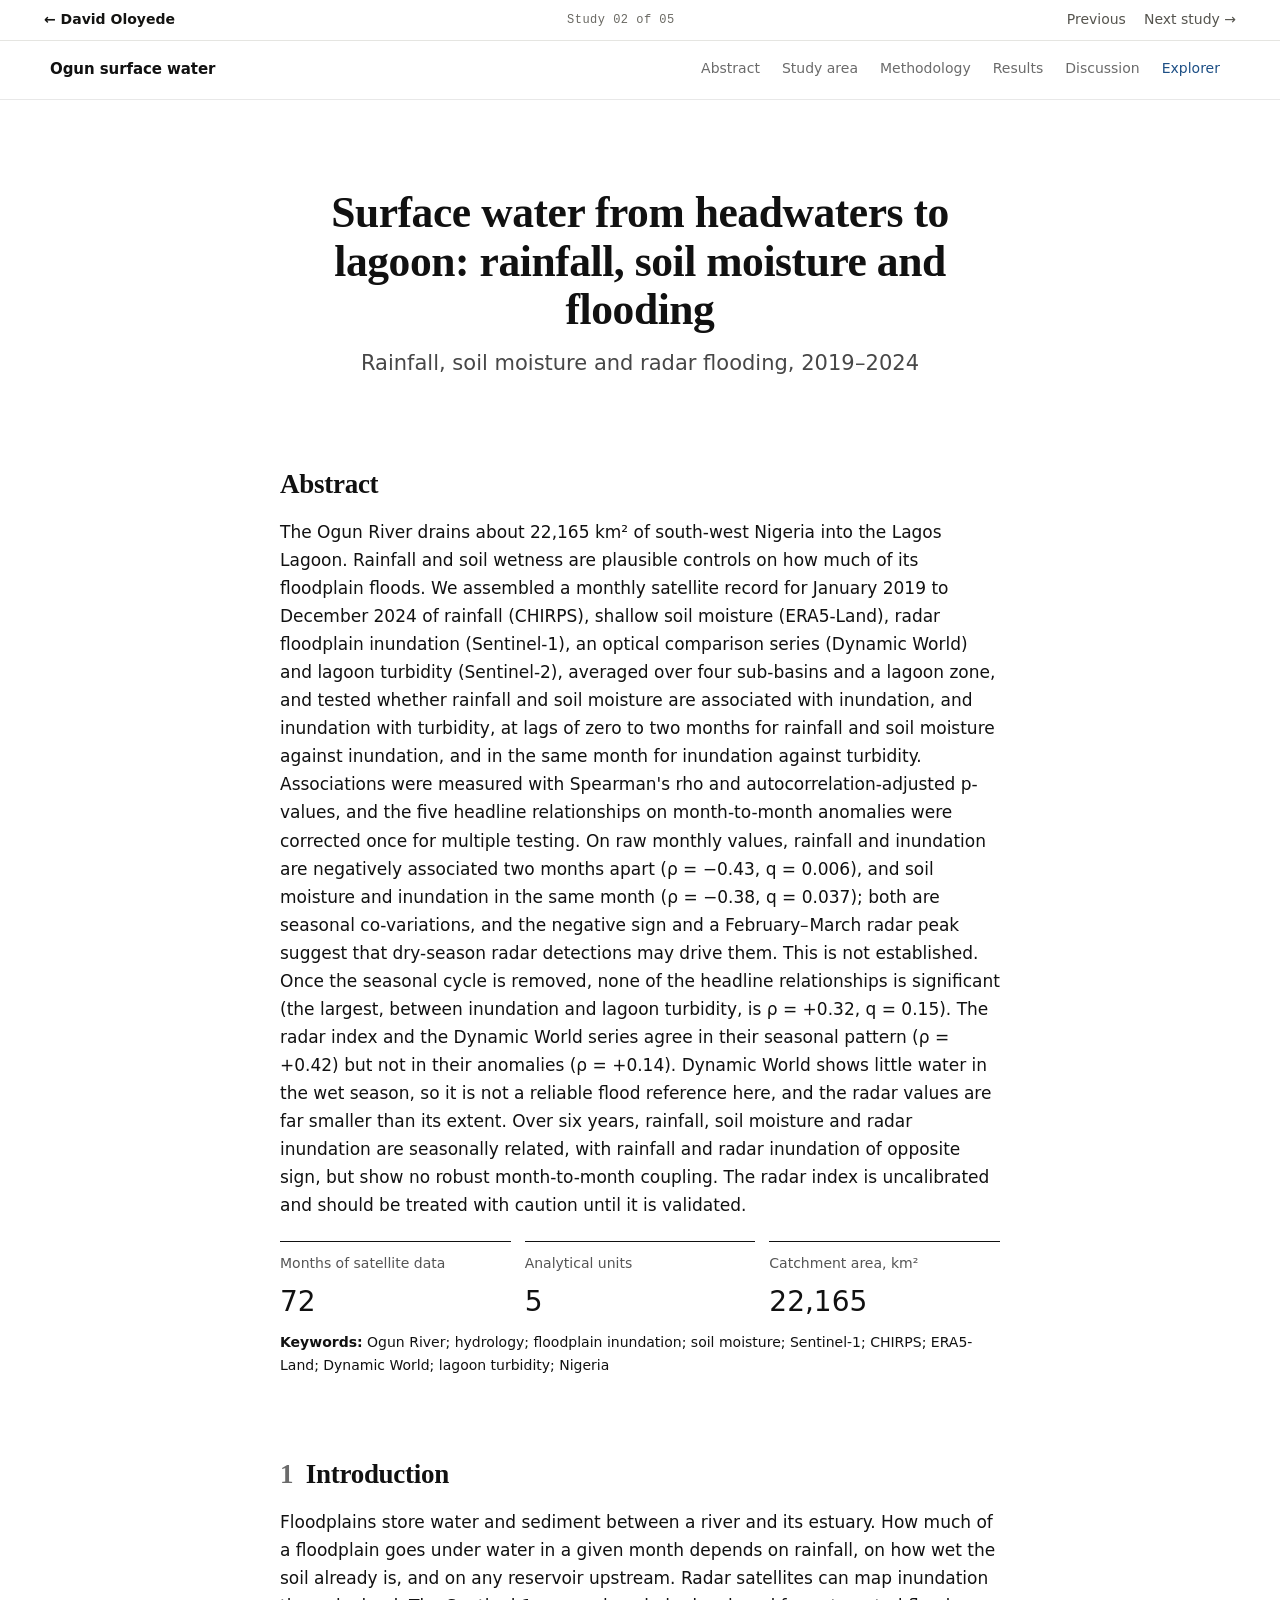
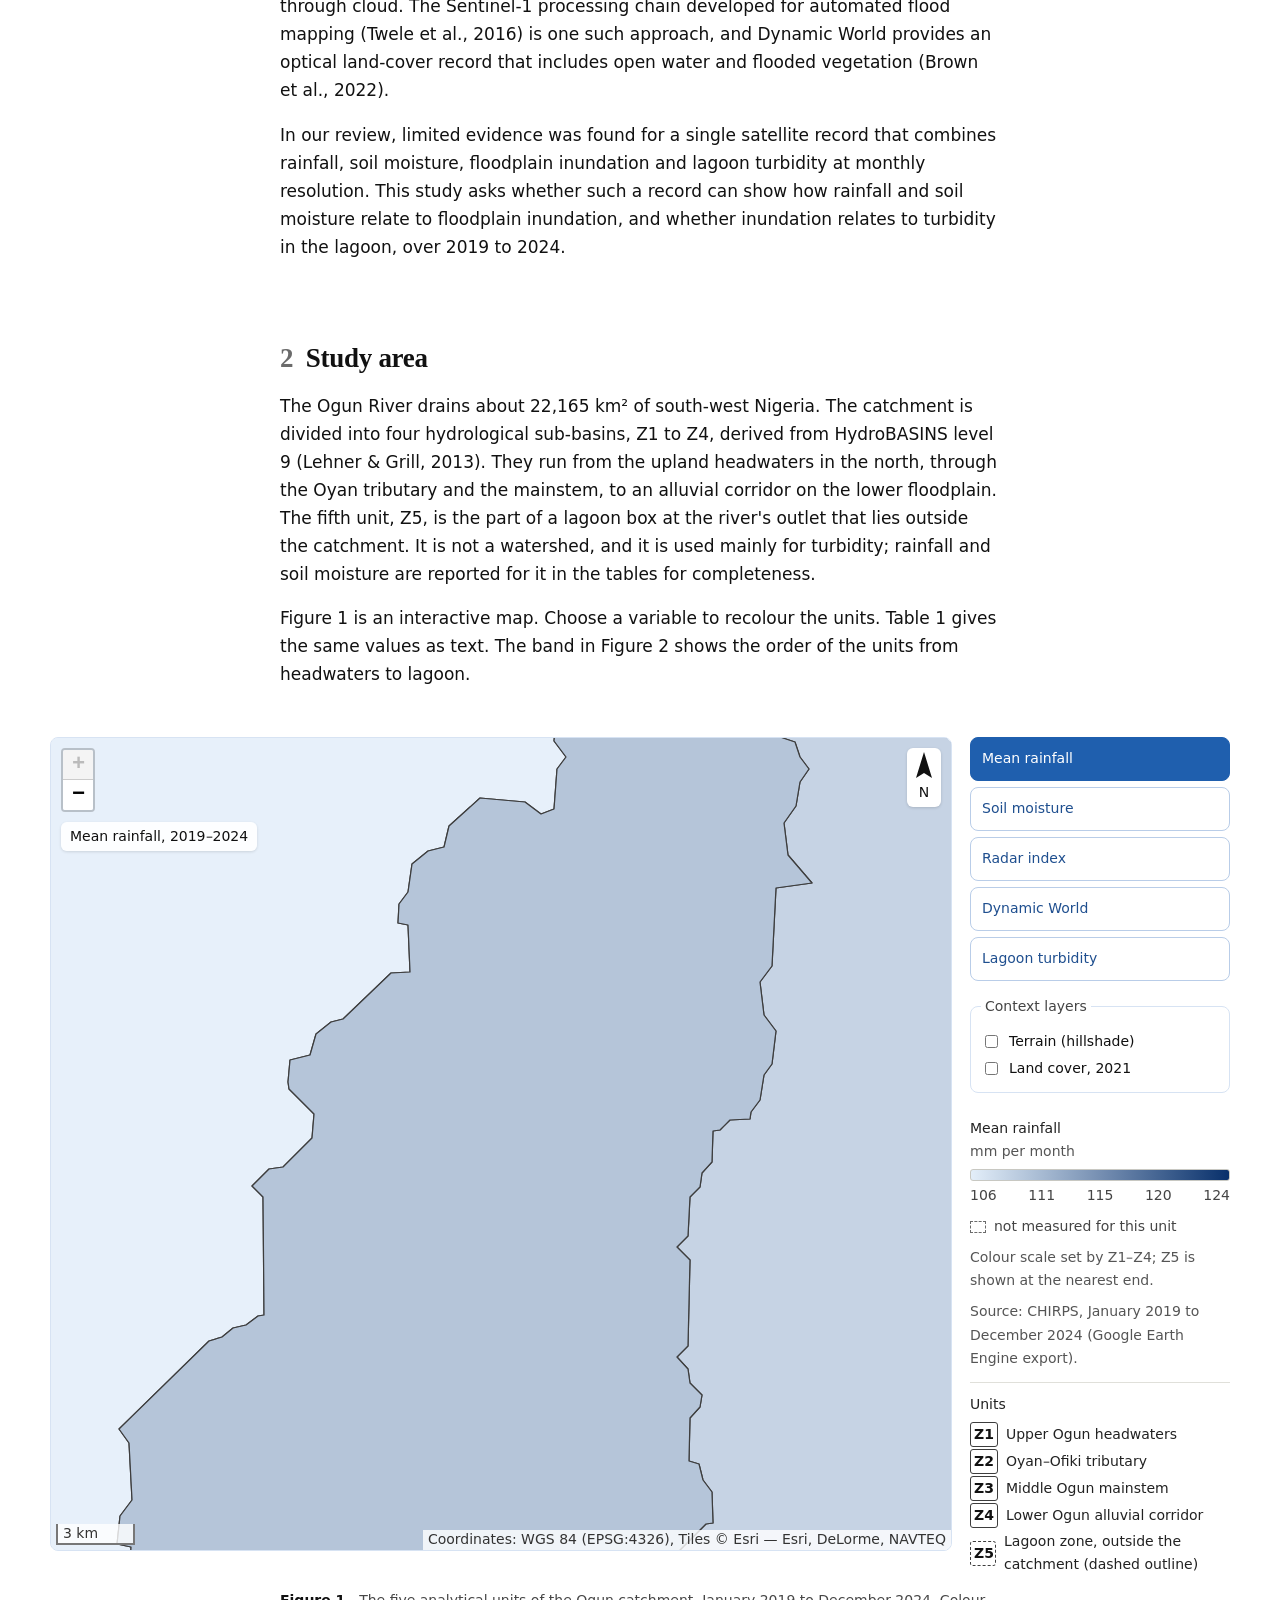
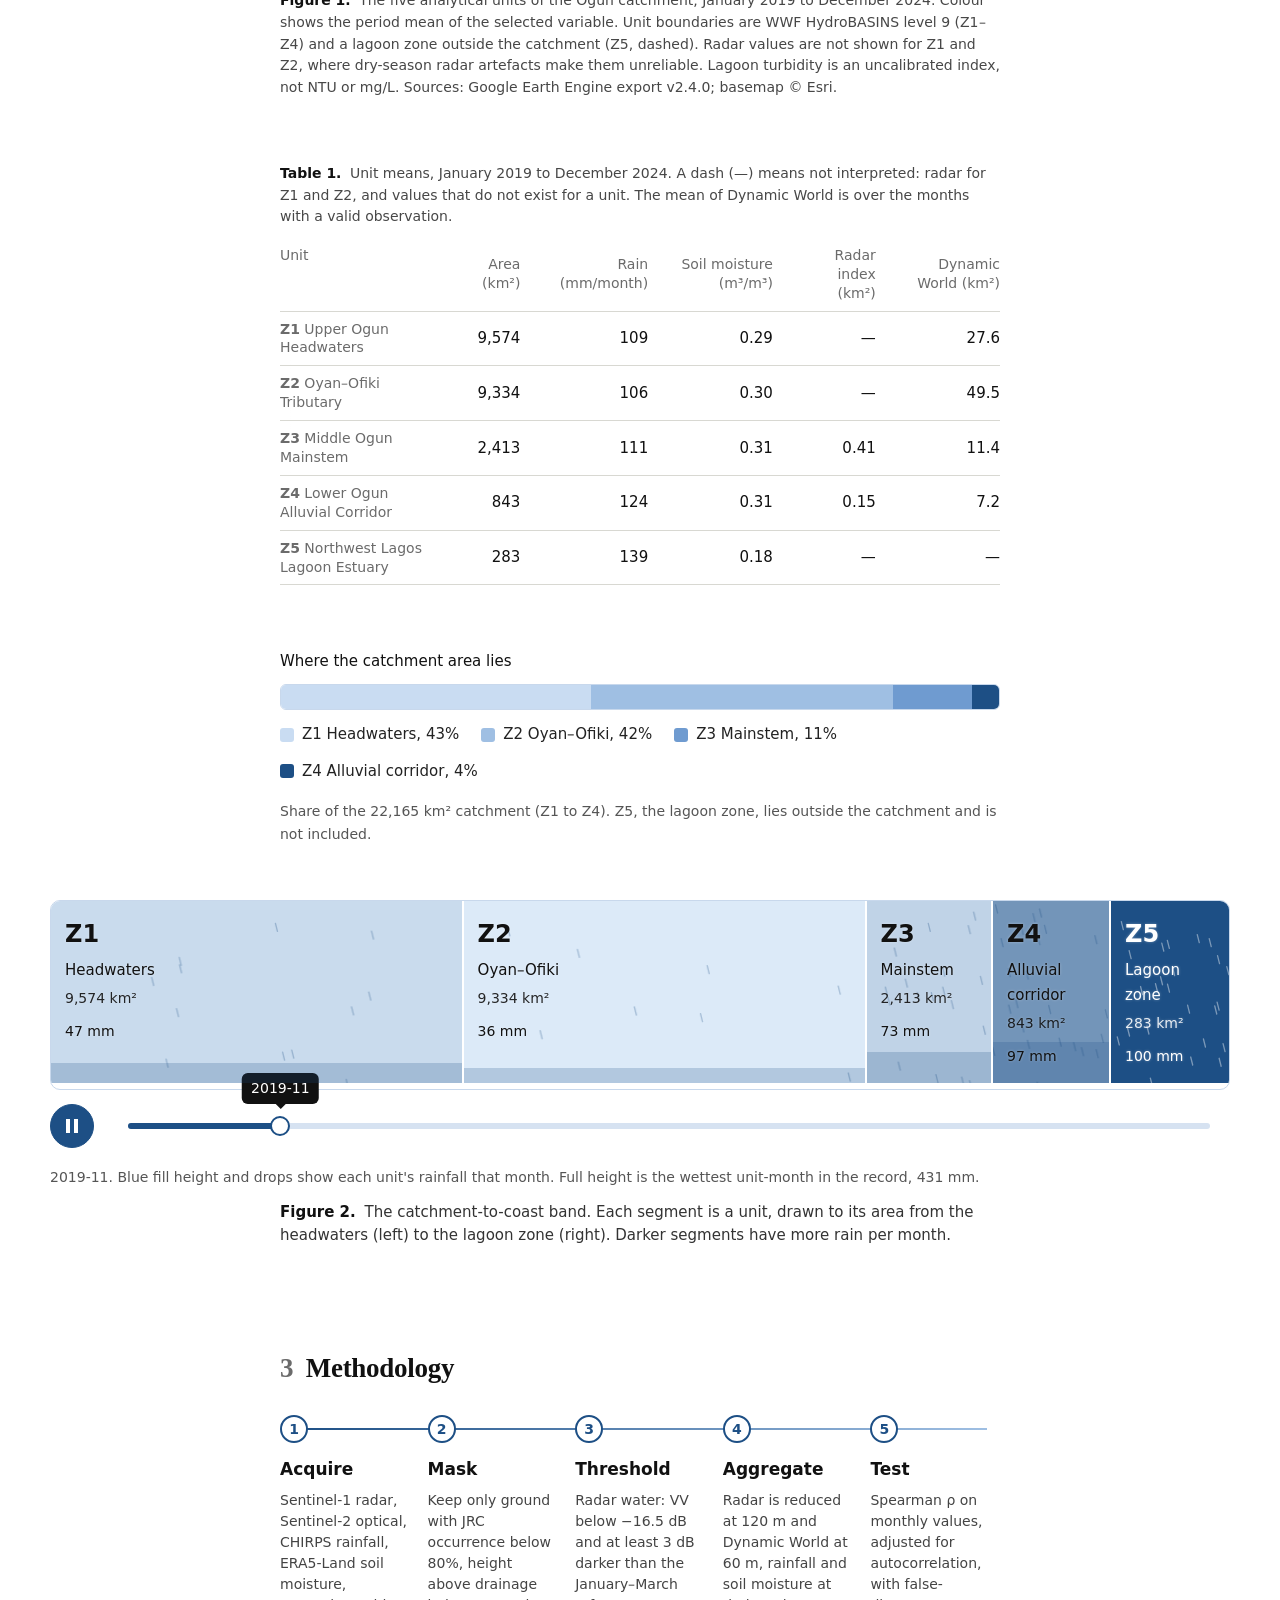
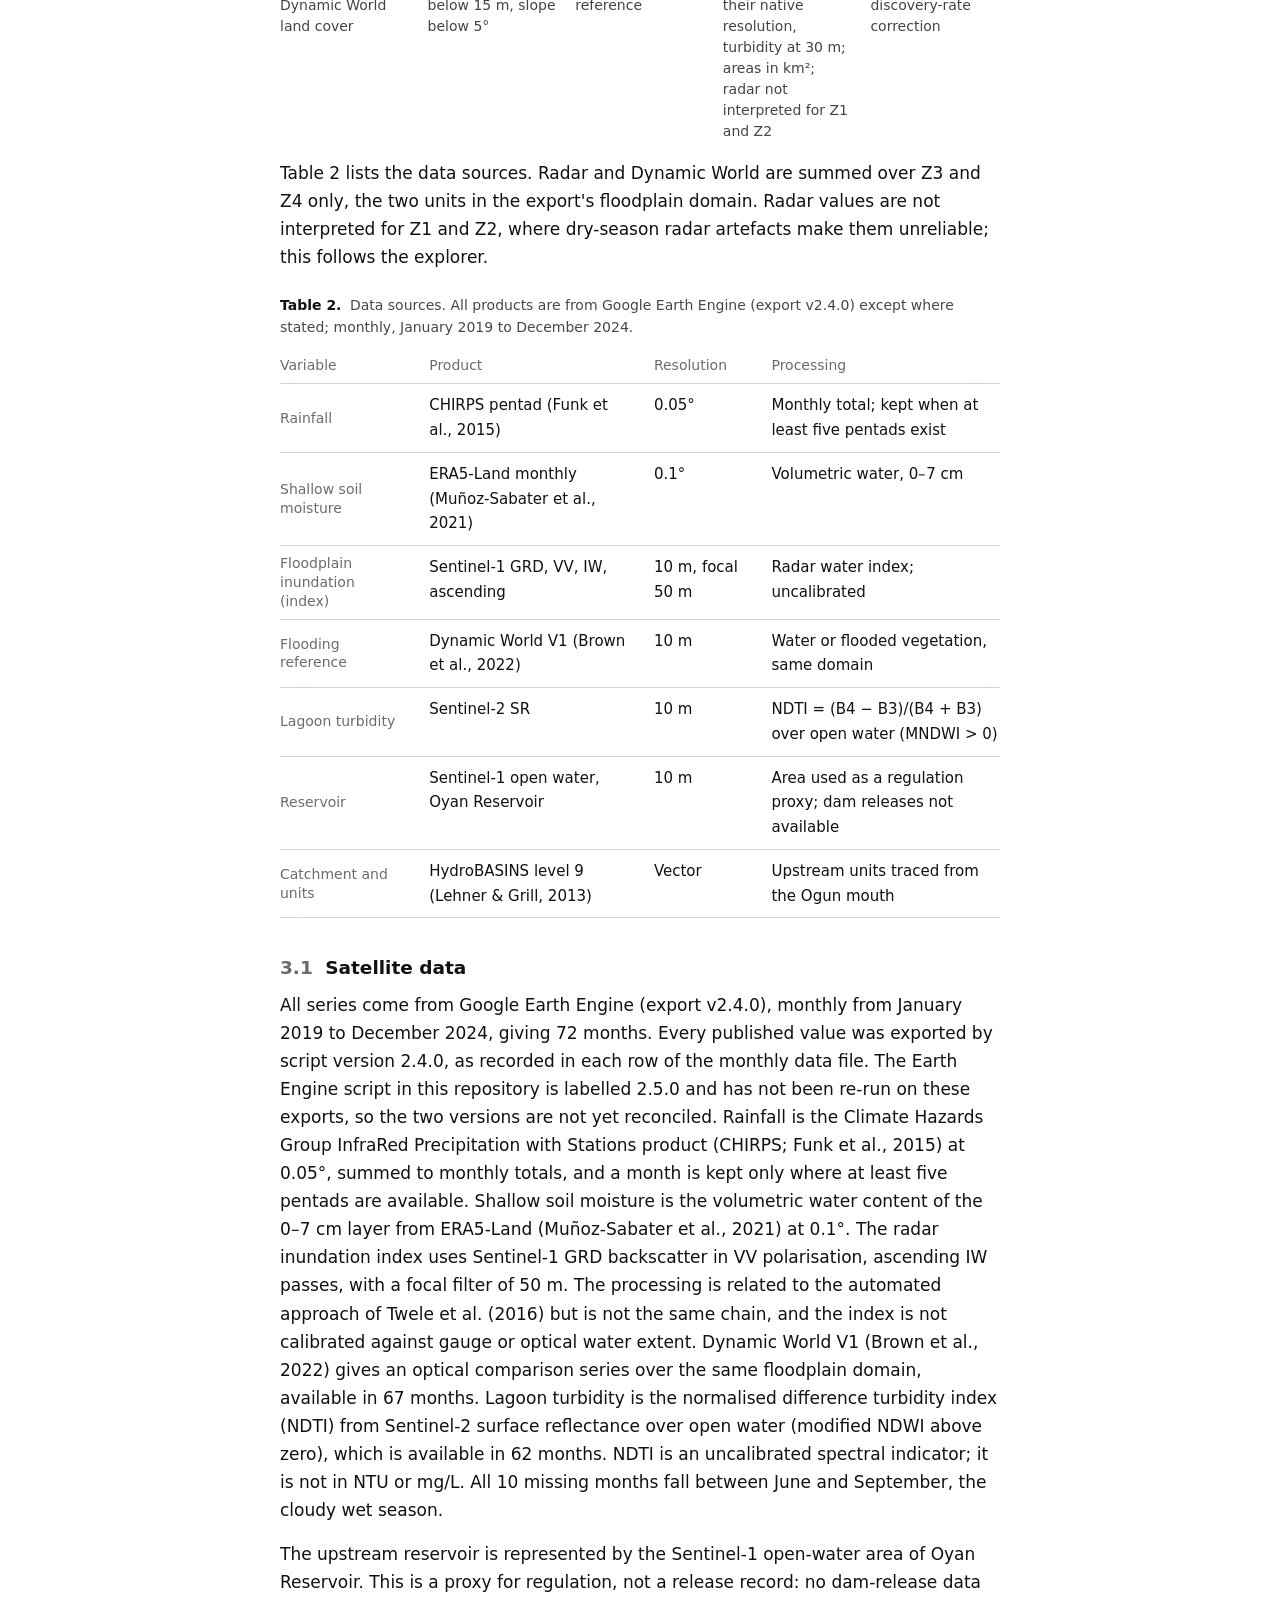
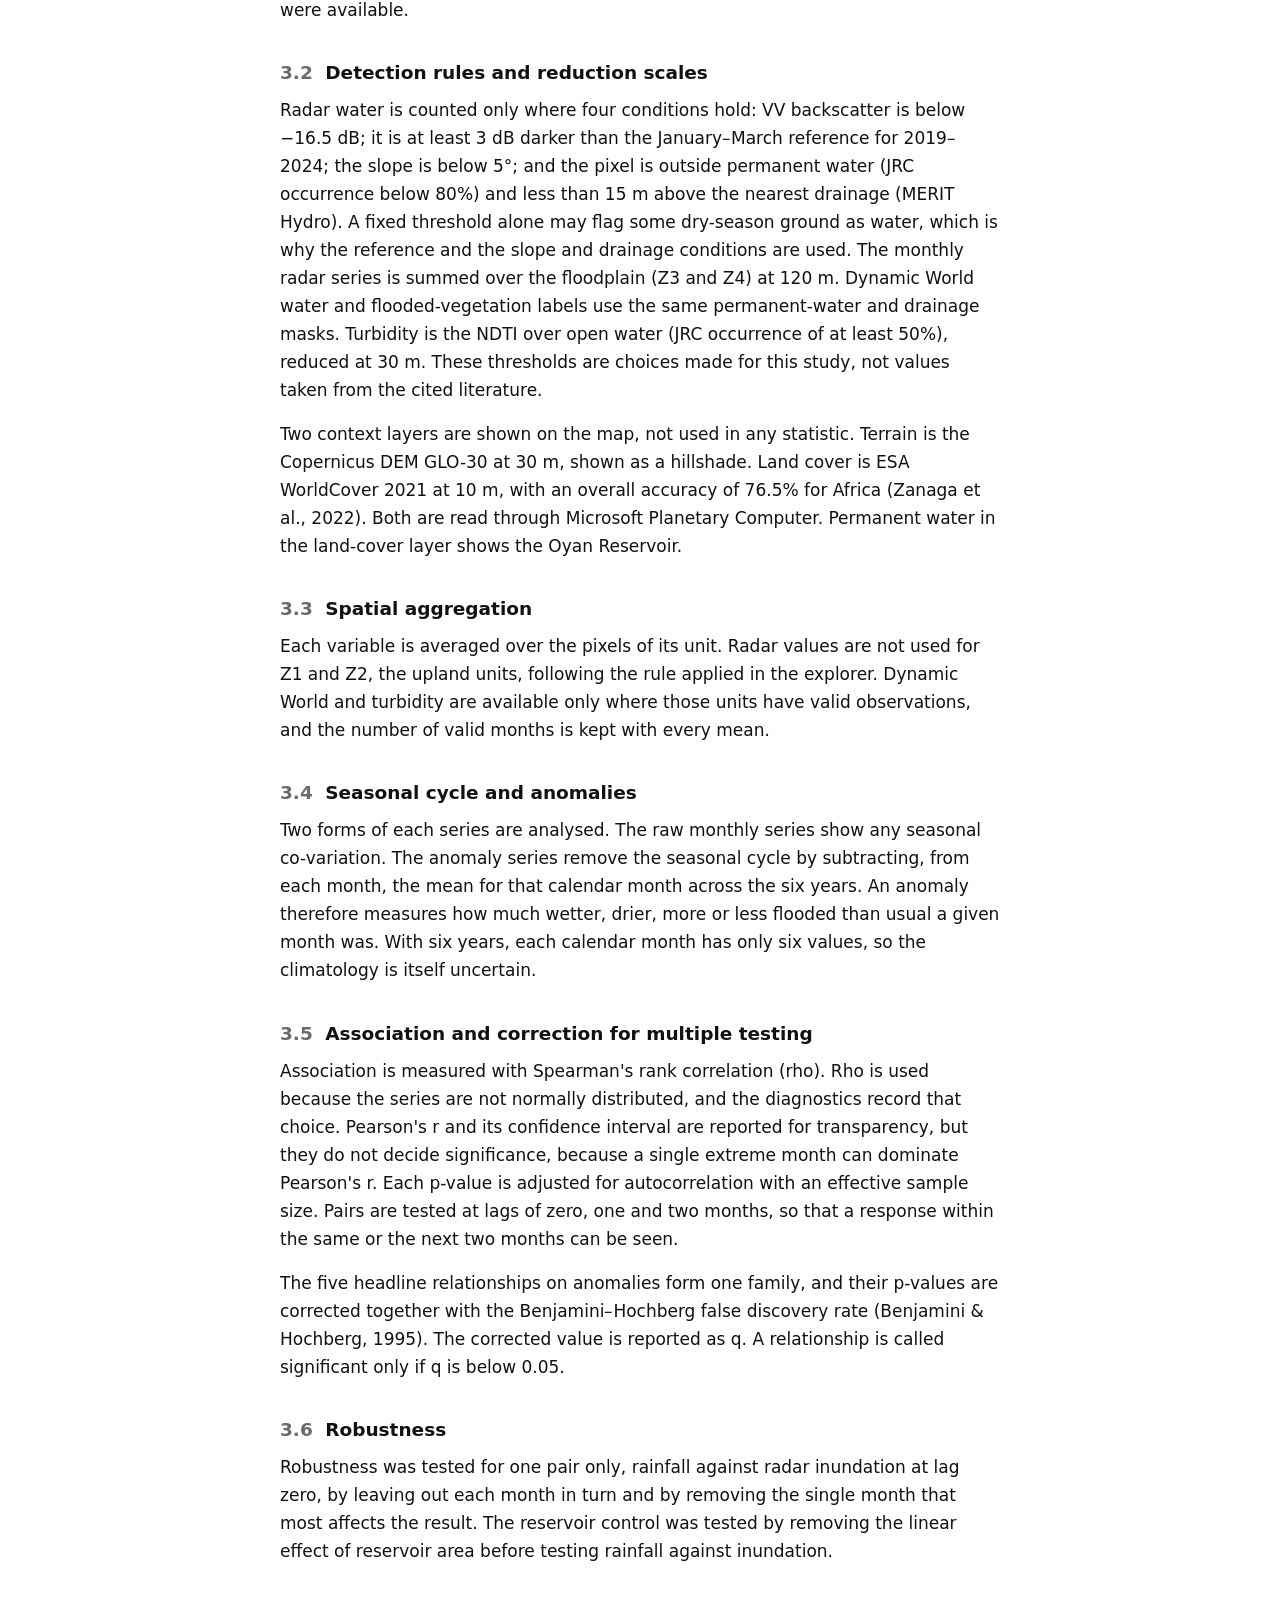
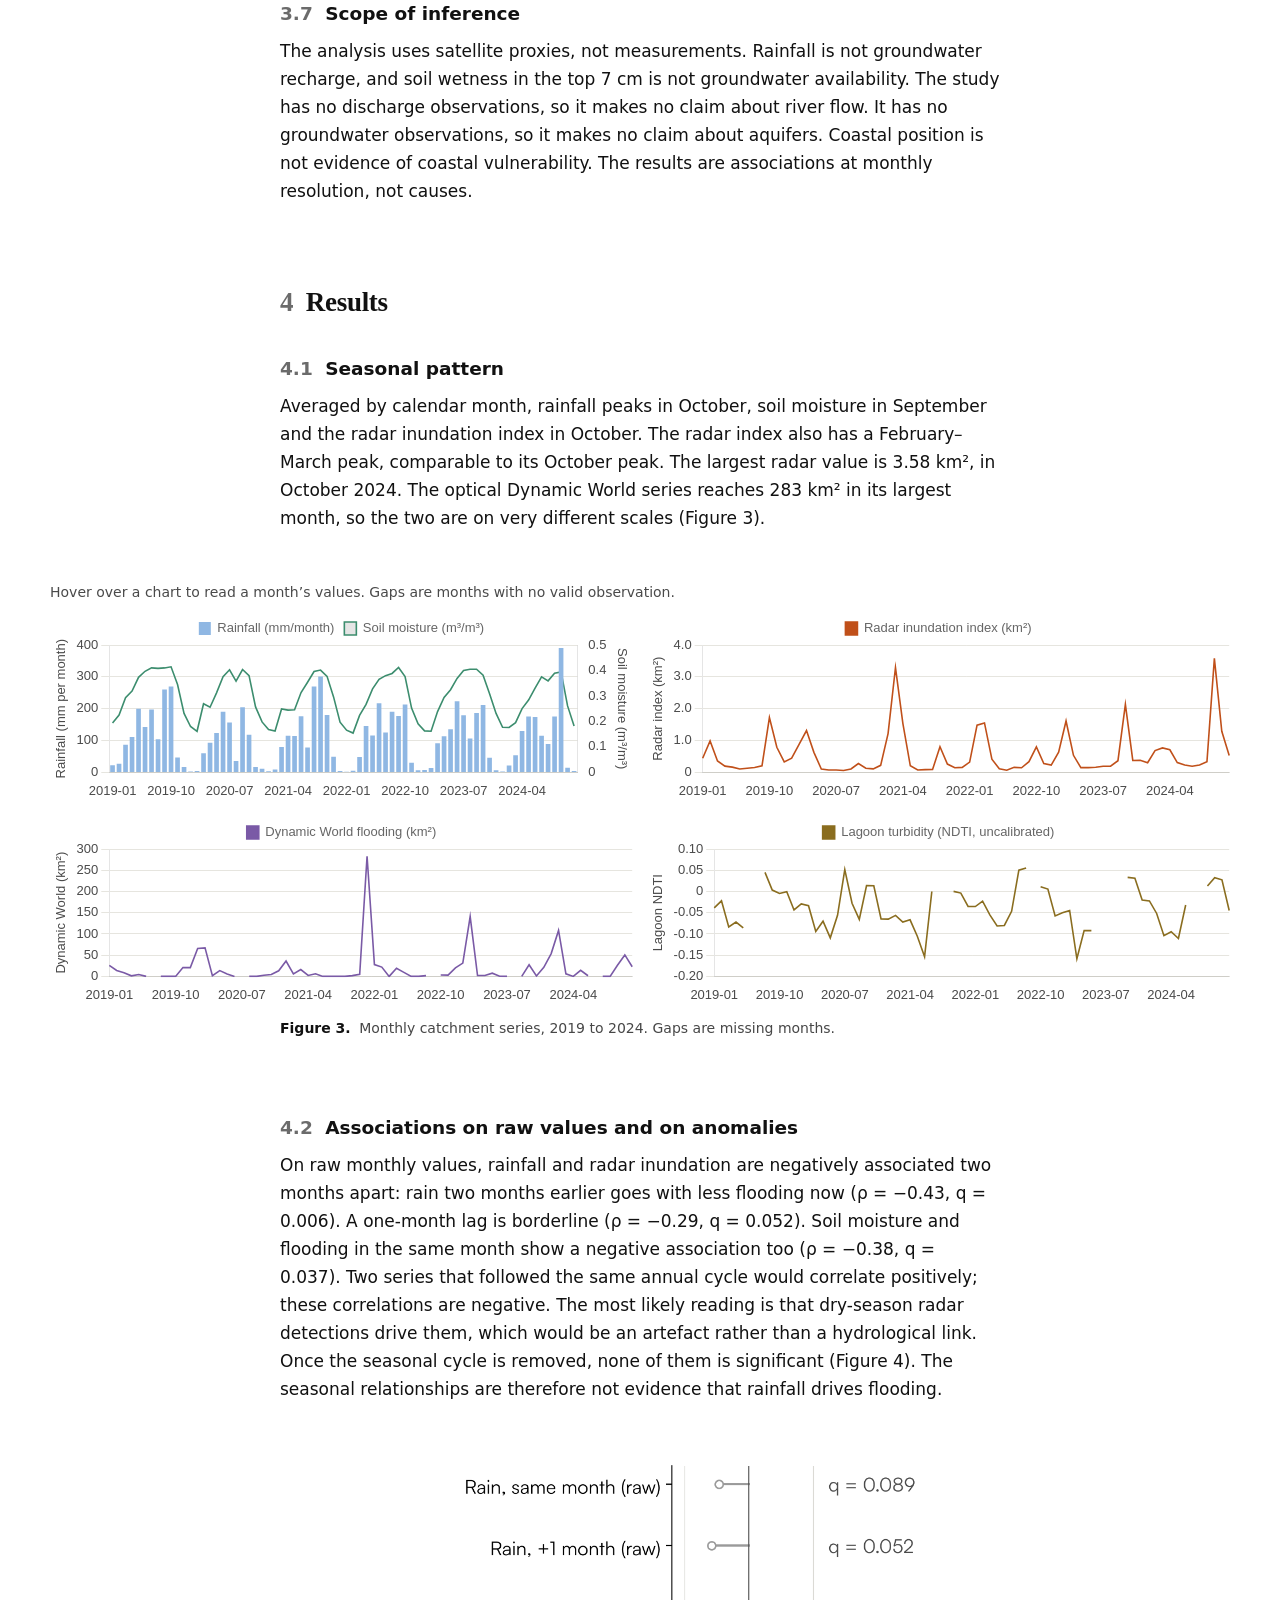
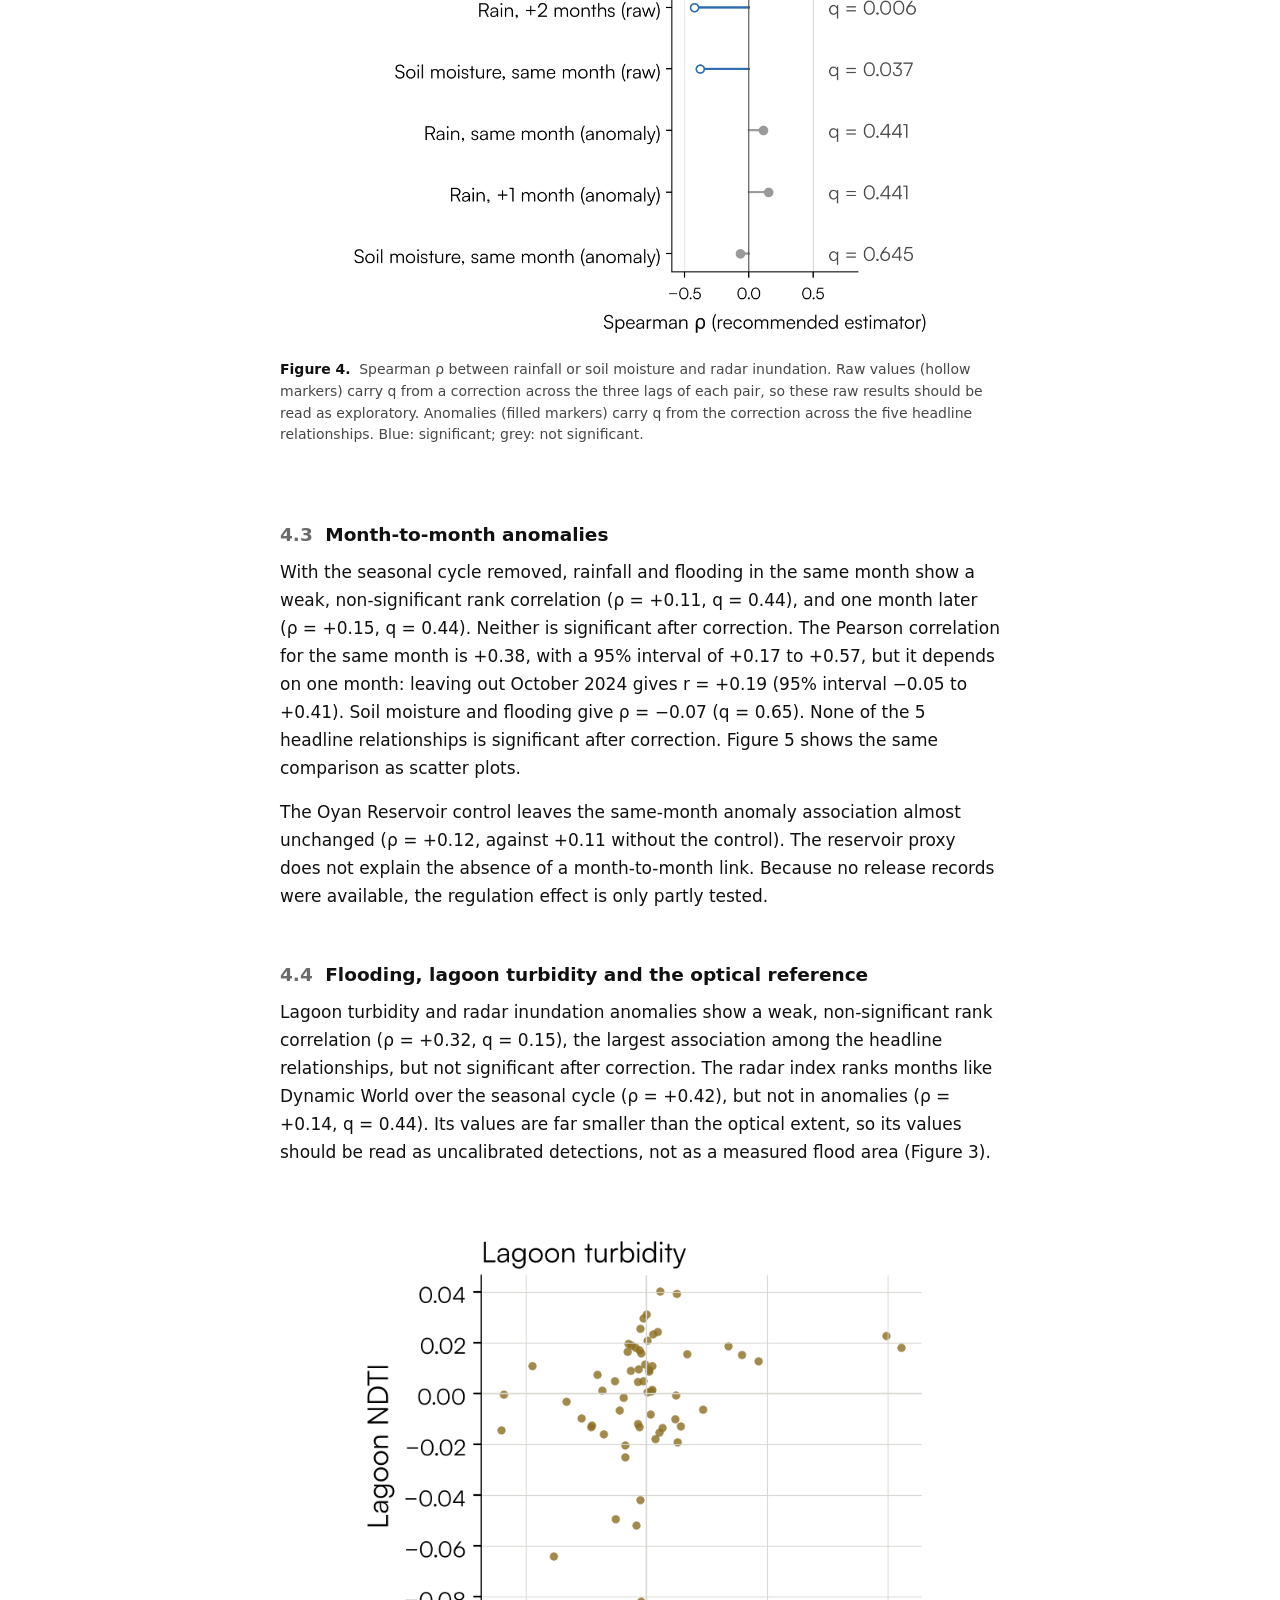
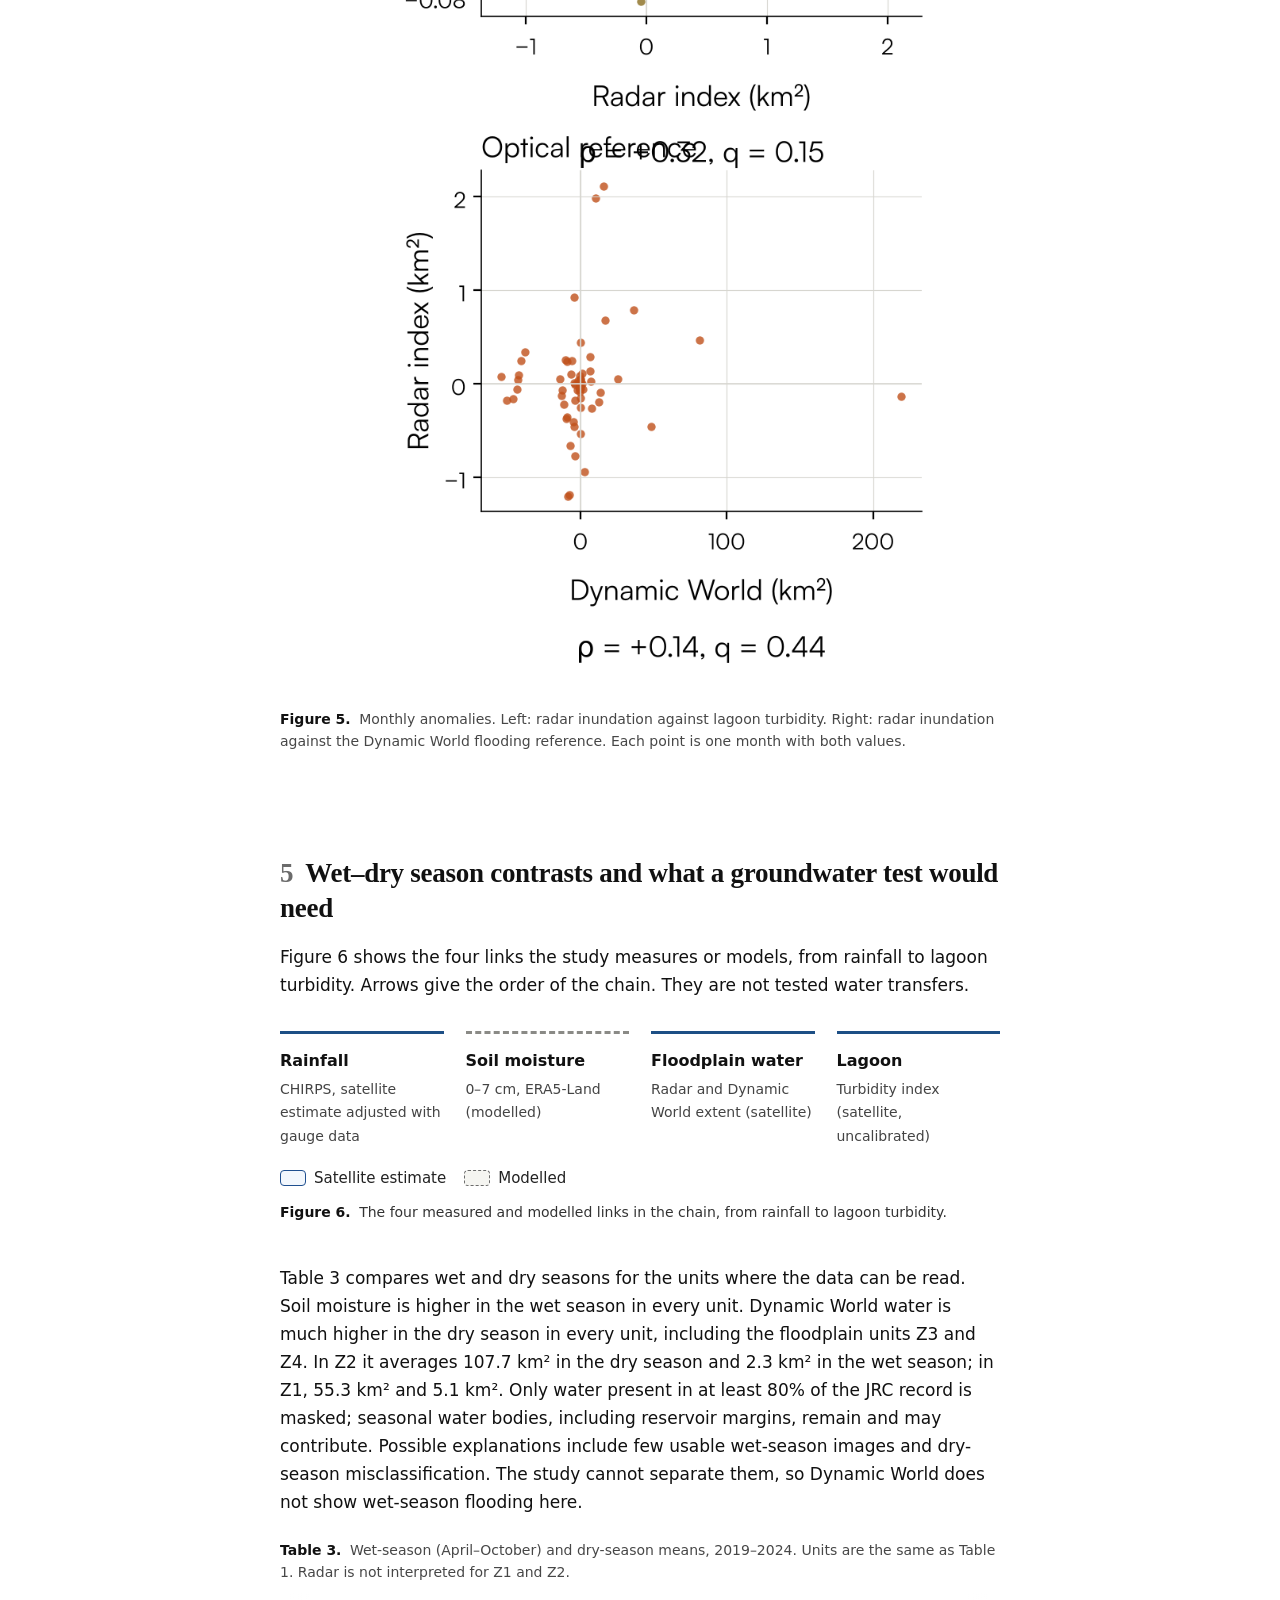
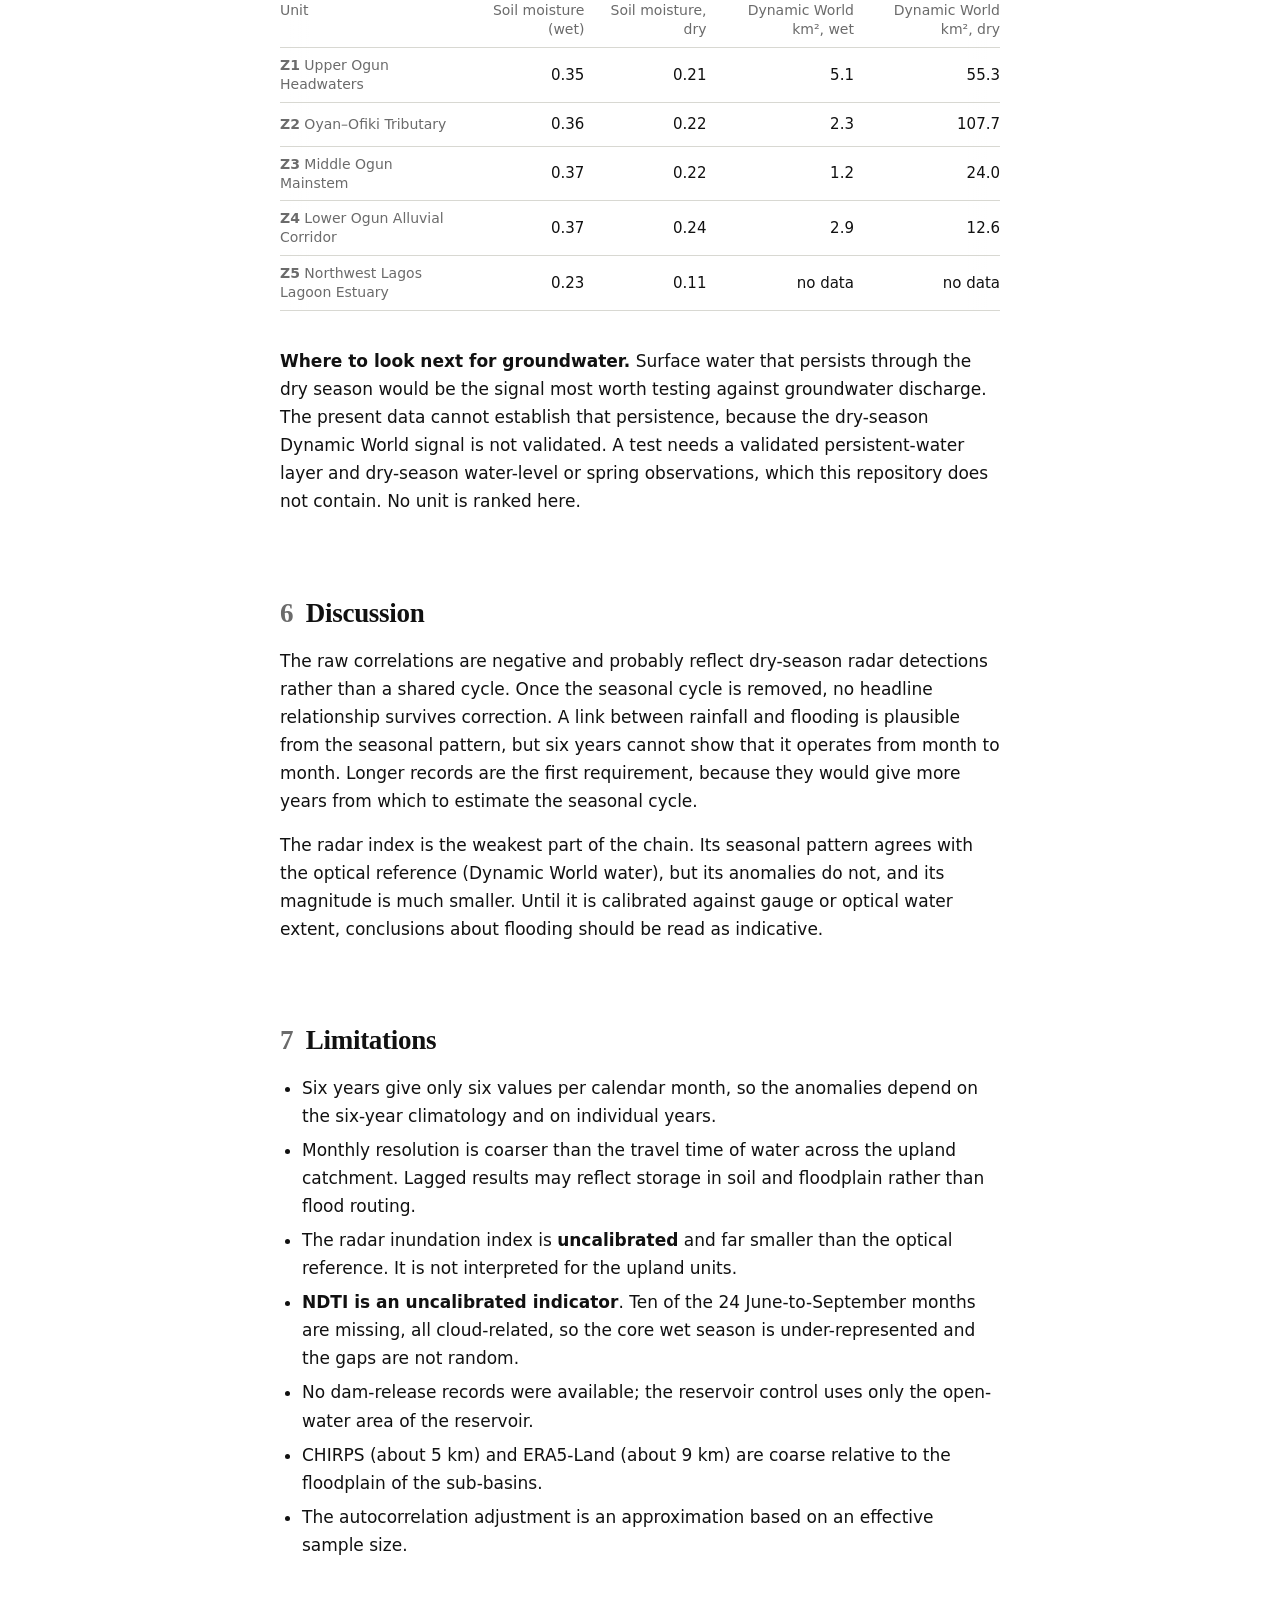
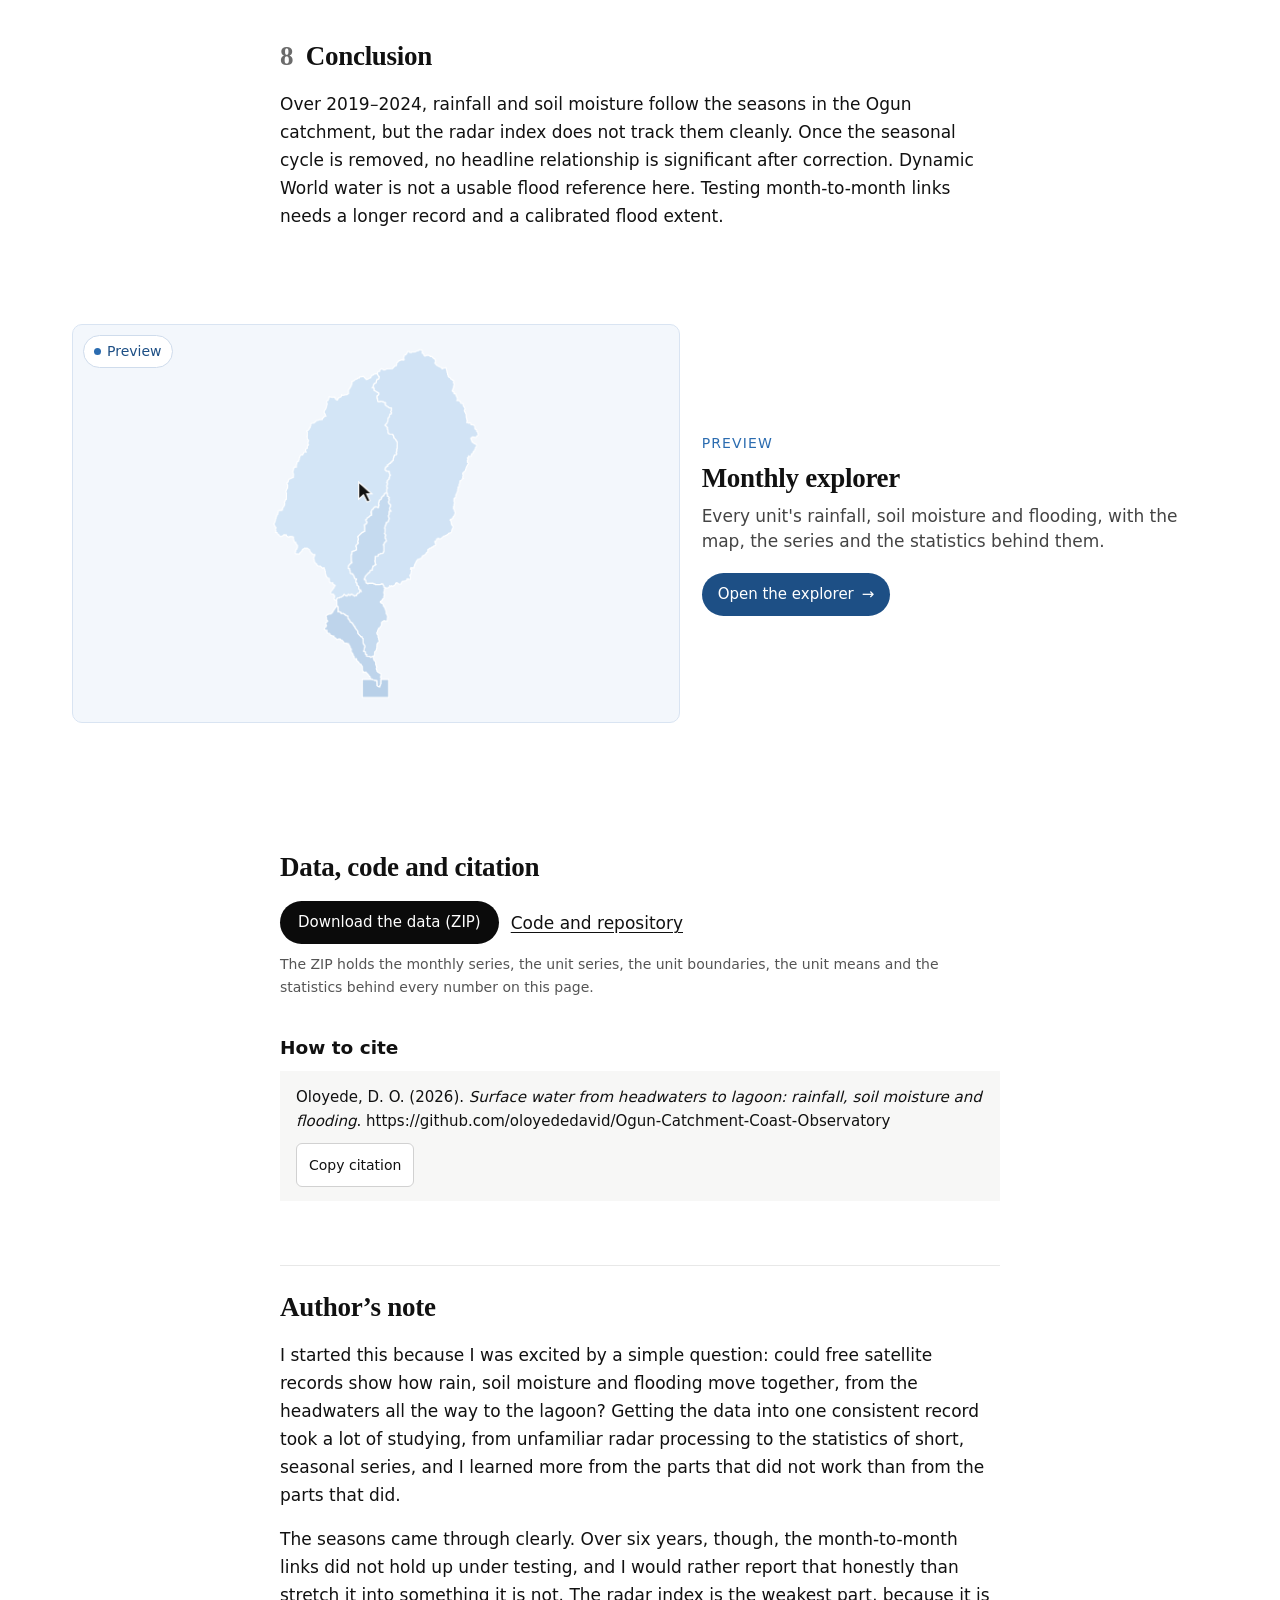
==== docs/index.html @ 5a669cdd "Use the short study name in the explorer title and footer cross-links" ====
<!DOCTYPE html>
<html lang="en">
<head>
    <script>document.documentElement.classList.add("js-reveal");</script>
    <meta charset="UTF-8">
    <meta name="viewport" content="width=device-width, initial-scale=1.0">
    <meta name="color-scheme" content="only light">
    <title>Surface water from headwaters to lagoon: rainfall, soil moisture and flooding</title>
<meta property="og:type" content="article">
<meta property="og:title" content="Surface water from headwaters to lagoon: rainfall, soil moisture and flooding">
<meta property="og:description" content="Satellite records of rainfall, soil moisture, radar floodplain inundation and lagoon turbidity for the Ogun River catchment, 2019–2024. Rainfall and radar inundation are seasonally related with opposite signs; month-to-month coupling is not robust.">
<meta property="og:url" content="https://oloyededavid.github.io/Ogun-Catchment-Coast-Observatory/">
<meta property="og:image" content="https://oloyededavid.github.io/Ogun-Catchment-Coast-Observatory/assets/og.png">
<meta property="og:image:width" content="1200">
<meta property="og:image:height" content="630">
<meta name="twitter:card" content="summary_large_image">
    <link rel="icon" href="data:image/svg+xml,%3Csvg xmlns='http://www.w3.org/2000/svg' viewBox='0 0 32 32'%3E%3Crect width='32' height='32' rx='6' fill='%231d4f85'/%3E%3Cpath d='M6 22c4-6 6-6 10-2s6 4 10-2' stroke='%23fff' stroke-width='2.4' fill='none' stroke-linecap='round'/%3E%3C/svg%3E">
    <meta name="description" content="Satellite records of rainfall, soil moisture, radar floodplain inundation and lagoon turbidity for the Ogun River catchment, 2019–2024. Rainfall and radar inundation are seasonally related with opposite signs; month-to-month coupling is not robust.">
    <meta name="author" content="David Oloyede">
    <meta name="citation_title" content="Surface water from headwaters to lagoon: rainfall, soil moisture and flooding">
    <meta name="citation_author" content="Oloyede, David">
    <meta name="citation_publication_date" content="2026/11/08">
    <link rel="icon" href="data:image/svg+xml,%3Csvg xmlns='http://www.w3.org/2000/svg' viewBox='0 0 32 32'%3E%3Crect width='32' height='32' rx='6' fill='%23111'/%3E%3Cpath d='M6 20c3 0 3-2 6-2s3 2 6 2 3-2 6-2' fill='none' stroke='%23fff' stroke-width='2.4' stroke-linecap='round'/%3E%3C/svg%3E">
    <link rel="preconnect" href="https://api.fontshare.com">
    <link rel="preconnect" href="https://cdn.fontshare.com" crossorigin>
    <link rel="stylesheet" href="https://api.fontshare.com/v2/css?f[]=satoshi@400,500,700&amp;display=swap">
    <link rel="stylesheet" href="https://api.fontshare.com/v2/css?f[]=zodiak@500,700&amp;display=swap">
    <link rel="stylesheet" href="vendor/leaflet-1.9.4/leaflet.css">
    <link rel="stylesheet" href="assets/style.css">
    <link rel="stylesheet" href="assets/study.css">
</head>
<body>
<!-- study-bar:start --><style>
.sn-bar{font:400 14px/1.4 'Range Dash','Satoshi',system-ui,-apple-system,'Segoe UI',sans-serif;background:#fff;border-bottom:1px solid #e5e5e1;color:#141412;position:relative;z-index:1000}
.sn-bar .sn-in{max-width:1240px;margin:0 auto;padding:4px 24px;display:flex;align-items:center;justify-content:space-between;gap:16px}
.sn-bar a{color:#141412;text-decoration:none;display:inline-flex;align-items:center;min-height:32px}.sn-bar a:hover{text-decoration:underline;text-underline-offset:4px}
.sn-home{font-weight:700}.sn-pos{color:#6a6963;font-family:ui-monospace,'SF Mono',Menlo,monospace;font-size:12px;letter-spacing:.04em}
.sn-pn{display:flex;gap:18px}.sn-pn a{color:#55544e}
.sn-next{font:400 16px/1.5 'Range Dash','Satoshi',system-ui,-apple-system,'Segoe UI',sans-serif;color:#141412;background:#fff;border-top:1px solid #ececea;margin-top:64px}
.sn-next .sn-in{max-width:1080px;margin:0 auto;padding:40px 24px 48px}
.sn-k{font-size:15px;color:#6a6963;margin:0 0 14px}
.sn-card{display:flex;align-items:center;gap:20px;text-decoration:none;color:inherit;background:#fafafa;border:1px solid #ececea;border-radius:22px;padding:14px 18px 14px 14px;transition:border-color .25s,background .25s}
.sn-card:hover{border-color:#d5d5d1;background:#f6f6f5}
.sn-media{flex:none;width:112px;height:84px;border-radius:14px;overflow:hidden;background:#eee}
.sn-media img{width:100%;height:100%;object-fit:cover;display:block;transition:transform .8s cubic-bezier(.2,.7,.2,1)}
.sn-card:hover .sn-media img{transform:scale(1.05)}
.sn-t{flex:1;min-width:0;display:flex;flex-direction:column;gap:4px}
.sn-t b{font-weight:500;font-size:clamp(17px,1.8vw,21px);line-height:1.25;letter-spacing:-.005em}
.sn-t span{font-size:15px;color:#62625d}
.sn-arrow{flex:none;width:46px;height:46px;border-radius:50%;border:1px solid #e4e4e0;background:#fff;display:grid;place-items:center;font-size:20px;color:#3a3a37;transition:transform .3s cubic-bezier(.2,.7,.2,1)}
.sn-card:hover .sn-arrow{transform:translateX(3px)}
.sn-back{display:flex;justify-content:center;gap:10px;margin-top:28px;font-size:15px;color:#62625d;text-decoration:none}
.sn-back:hover{color:#141412}
@media (max-width:620px){.sn-media{width:72px;height:72px}.sn-t span{display:none}.sn-pos{display:none}}
@media (prefers-reduced-motion:reduce){.sn-media img,.sn-arrow{transition:none}}
</style><nav class="sn-bar" aria-label="Portfolio"><div class="sn-in"><a class="sn-home" href="https://oloyededavid.github.io/geospatial-rs-portfolio/">← David Oloyede</a><span class="sn-pos">Study 02 of 05</span><span class="sn-pn"><a href="https://oloyededavid.github.io/Observational-Hydrology-Extremes/" title="Hydrological extremes where the gauges are missing: floods, droughts and design rainfall in Nigeria, 1950–2070">Previous</a><a href="https://oloyededavid.github.io/Oueme-Ogun-Groundwater-Recharge/" title="Testing a satellite water balance for groundwater recharge in tropical basement catchments, 2018–2024">Next study →</a></span></div></nav><!-- study-bar:end -->
<nav class="skipnav" aria-label="Skip link"><a class="skip" href="#abstract">Skip to the abstract</a></nav>

<header class="site-header">
    <div class="site-inner">
        <a class="site-id" href="#top">Ogun surface water</a>
        <nav class="toc" aria-label="Sections">
            <a href="#abstract">Abstract</a>
            <a href="#study-area">Study area</a>
            <a href="#methods">Methodology</a>
            <a href="#results">Results</a>
            <a href="#discussion">Discussion</a>
            <a href="explore.html" class="toc-ex">Explorer</a>
        </nav>
    </div>
    <div class="progress" aria-hidden="true"><span id="progress"></span></div>
</header>

<main class="article" id="top">
    <header class="title">
        <h1>Surface water from headwaters to lagoon: rainfall, soil moisture and flooding</h1>
        <p class="subtitle">Rainfall, soil moisture and radar flooding, 2019–2024</p>
    </header>

    <section id="abstract" data-reveal class="abstract" aria-labelledby="h-abstract">
        <h2 id="h-abstract">Abstract</h2>
        <p>The Ogun River drains about 22,165 km² of south-west Nigeria into the Lagos Lagoon. Rainfall and soil wetness are plausible controls on how much of its floodplain floods. We assembled a monthly satellite record for January 2019 to December 2024 of rainfall (CHIRPS), shallow soil moisture (ERA5-Land), radar floodplain inundation (Sentinel-1), an optical comparison series (Dynamic World) and lagoon turbidity (Sentinel-2), averaged over four sub-basins and a lagoon zone, and tested whether rainfall and soil moisture are associated with inundation, and inundation with turbidity, at lags of zero to two months for rainfall and soil moisture against inundation, and in the same month for inundation against turbidity. Associations were measured with Spearman's rho and autocorrelation-adjusted p-values, and the five headline relationships on month-to-month anomalies were corrected once for multiple testing. On raw monthly values, rainfall and inundation are negatively associated two months apart (ρ = −0.43, q = 0.006), and soil moisture and inundation in the same month (ρ = −0.38, q = 0.037); both are seasonal co-variations, and the negative sign and a February–March radar peak suggest that dry-season radar detections may drive them. This is not established. Once the seasonal cycle is removed, none of the headline relationships is significant (the largest, between inundation and lagoon turbidity, is ρ = +0.32, q = 0.15). The radar index and the Dynamic World series agree in their seasonal pattern (ρ = +0.42) but not in their anomalies (ρ = +0.14). Dynamic World shows little water in the wet season, so it is not a reliable flood reference here, and the radar values are far smaller than its extent. Over six years, rainfall, soil moisture and radar inundation are seasonally related, with rainfall and radar inundation of opposite sign, but show no robust month-to-month coupling. The radar index is uncalibrated and should be treated with caution until it is validated.</p>
        <dl class="stat-row" aria-label="Key figures">
            <div><dt>Months of satellite data</dt><dd><span data-count="72">72</span></dd></div>
            <div><dt>Analytical units</dt><dd><span data-count="5">5</span></dd></div>
            <div><dt>Catchment area, km²</dt><dd><span data-count="22165">22,165</span></dd></div>
        </dl>
        <p class="keywords"><strong>Keywords:</strong> Ogun River; hydrology; floodplain inundation; soil moisture; Sentinel-1; CHIRPS; ERA5-Land; Dynamic World; lagoon turbidity; Nigeria</p>
    </section>

    <section id="introduction" aria-labelledby="h-intro">
        <h2 id="h-intro"><span class="sec-no">1</span> Introduction</h2>
        <p>Floodplains store water and sediment between a river and its estuary. How much of a floodplain goes under water in a given month depends on rainfall, on how wet the soil already is, and on any reservoir upstream. Radar satellites can map inundation through cloud. The Sentinel-1 processing chain developed for automated flood mapping (Twele et al., 2016) is one such approach, and Dynamic World provides an optical land-cover record that includes open water and flooded vegetation (Brown et al., 2022).</p>
        <p>In our review, limited evidence was found for a single satellite record that combines rainfall, soil moisture, floodplain inundation and lagoon turbidity at monthly resolution. This study asks whether such a record can show how rainfall and soil moisture relate to floodplain inundation, and whether inundation relates to turbidity in the lagoon, over 2019 to 2024.</p>
    </section>

    <section id="study-area" aria-labelledby="h-area">
        <h2 id="h-area"><span class="sec-no">2</span> Study area</h2>
        <p>The Ogun River drains about 22,165 km² of south-west Nigeria. The catchment is divided into four hydrological sub-basins, Z1 to Z4, derived from HydroBASINS level 9 (Lehner &amp; Grill, 2013). They run from the upland headwaters in the north, through the Oyan tributary and the mainstem, to an alluvial corridor on the lower floodplain. The fifth unit, Z5, is the part of a lagoon box at the river's outlet that lies outside the catchment. It is not a watershed, and it is used mainly for turbidity; rainfall and soil moisture are reported for it in the tables for completeness.</p>
        <p>Figure 1 is an interactive map. Choose a variable to recolour the units. Table 1 gives the same values as text. The band in Figure 2 shows the order of the units from headwaters to lagoon.</p>
    </section>

    <figure class="wide reveal" id="fig-map">
        <div class="map-layout">
            <div class="map-main">
                <div class="study-map" id="study-map" data-state="loading" role="region" aria-label="Interactive map of the Ogun units"></div>
                <p class="map-status" id="study-map-status" role="status" aria-live="polite">Loading map…</p>
            </div>
            <aside class="map-side" aria-label="Map controls and legend">
                <div class="map-tools" role="group" aria-label="Choose the variable shown on the map">
            <button type="button" class="map-btn" data-var="rain" aria-pressed="true">Mean rainfall</button>
            <button type="button" class="map-btn" data-var="soil" aria-pressed="false">Soil moisture</button>
            <button type="button" class="map-btn" data-var="sar" aria-pressed="false">Radar index</button>
            <button type="button" class="map-btn" data-var="dw" aria-pressed="false">Dynamic World</button>
            <button type="button" class="map-btn" data-var="ndti" aria-pressed="false">Lagoon turbidity</button>
        </div>
                <fieldset class="map-context">
                    <legend>Context layers</legend>
                    <label><input type="checkbox" id="ctx-terrain"> Terrain (hillshade)</label>
                    <label><input type="checkbox" id="ctx-landcover"> Land cover, 2021</label>
                </fieldset>
                <div class="map-legend" id="study-map-legend" aria-live="polite"></div>
            </aside>
        </div>
        <figcaption><b>Figure 1.</b> The five analytical units of the Ogun catchment, January 2019 to December 2024. Colour shows the period mean of the selected variable. Unit boundaries are WWF HydroBASINS level 9 (Z1–Z4) and a lagoon zone outside the catchment (Z5, dashed). Radar values are not shown for Z1 and Z2, where dry-season radar artefacts make them unreliable. Lagoon turbidity is an uncalibrated index, not NTU or mg/L. Sources: Google Earth Engine export v2.4.0; basemap © Esri.</figcaption>
    </figure>

    <figure class="tablefig table-units" id="tab-2">
        <figcaption id="cap-t2"><b>Table 1.</b> Unit means, January 2019 to December 2024. A dash (—) means not interpreted: radar for Z1 and Z2, and values that do not exist for a unit. The mean of Dynamic World is over the months with a valid observation.</figcaption>
        <div class="table-wrap" tabindex="0" role="region" aria-label="Table 1; scroll sideways to see all columns">
            <table aria-labelledby="cap-t2">
                <thead><tr><th class="text">Unit</th><th>Area (km²)</th><th>Rain (mm/month)</th><th>Soil moisture (m³/m³)</th><th>Radar index (km²)</th><th>Dynamic World (km²)</th></tr></thead>
                <tbody>
<tr><th scope="row" class="text"><strong>Z1</strong> <span class="name-full">Upper Ogun Headwaters</span></th><td>9,574</td><td>109</td><td>0.29</td><td>—</td><td>27.6</td></tr>
<tr><th scope="row" class="text"><strong>Z2</strong> <span class="name-full">Oyan–Ofiki Tributary</span></th><td>9,334</td><td>106</td><td>0.30</td><td>—</td><td>49.5</td></tr>
<tr><th scope="row" class="text"><strong>Z3</strong> <span class="name-full">Middle Ogun Mainstem</span></th><td>2,413</td><td>111</td><td>0.31</td><td>0.41</td><td>11.4</td></tr>
<tr><th scope="row" class="text"><strong>Z4</strong> <span class="name-full">Lower Ogun Alluvial Corridor</span></th><td>843</td><td>124</td><td>0.31</td><td>0.15</td><td>7.2</td></tr>
<tr><th scope="row" class="text"><strong>Z5</strong> <span class="name-full">Northwest Lagos Lagoon Estuary</span></th><td>283</td><td>139</td><td>0.18</td><td>—</td><td>—</td></tr>
                </tbody>
            </table>
        </div>
    </figure>

        <div class="catch-share"><p class="catch-share-title">Where the catchment area lies</p><div class="catch-share-track" role="img" aria-label="Share of the catchment area by unit: Z1 43 per cent; Z2 42 per cent; Z3 11 per cent; Z4 4 per cent"><span class="catch-share-seg u1" style="flex-basis:43.2%" title="Z1 Headwaters"></span><span class="catch-share-seg u2" style="flex-basis:42.1%" title="Z2 Oyan–Ofiki"></span><span class="catch-share-seg u3" style="flex-basis:10.9%" title="Z3 Mainstem"></span><span class="catch-share-seg u4" style="flex-basis:3.8%" title="Z4 Alluvial corridor"></span></div><ul class="catch-share-key"><li><span class="sw u1" aria-hidden="true"></span>Z1 Headwaters, 43%</li><li><span class="sw u2" aria-hidden="true"></span>Z2 Oyan–Ofiki, 42%</li><li><span class="sw u3" aria-hidden="true"></span>Z3 Mainstem, 11%</li><li><span class="sw u4" aria-hidden="true"></span>Z4 Alluvial corridor, 4%</li></ul><p class="catch-share-note">Share of the 22,165 km² catchment (Z1 to Z4). Z5, the lagoon zone, lies outside the catchment and is not included.</p></div>
    <figure class="wide reveal" id="fig-schematic">
        <div class="schematic-wrap">
<ol class="band" aria-label="Catchment-to-coast band: units from headwaters Z1 to lagoon Z5, width proportional to area"><li class="band-seg u1" data-zone="Z1" style="flex-grow:9574.4;background:#c9dbed;color:#111"><span class="band-water" aria-hidden="true"></span><canvas class="band-rain" aria-hidden="true"></canvas><span class="band-id">Z1</span><span class="band-name">Headwaters</span><span class="band-val">9,574 km²</span><span class="band-val">109 mm/month</span></li><li class="band-seg u2" data-zone="Z2" style="flex-grow:9334.2;background:#dceaf8;color:#111"><span class="band-water" aria-hidden="true"></span><canvas class="band-rain" aria-hidden="true"></canvas><span class="band-id">Z2</span><span class="band-name">Oyan–Ofiki</span><span class="band-val">9,334 km²</span><span class="band-val">106 mm/month</span></li><li class="band-seg u3" data-zone="Z3" style="flex-grow:2413.3;background:#c0d3e7;color:#111"><span class="band-water" aria-hidden="true"></span><canvas class="band-rain" aria-hidden="true"></canvas><span class="band-id">Z3</span><span class="band-name">Mainstem</span><span class="band-val">2,413 km²</span><span class="band-val">111 mm/month</span></li><li class="band-seg u4" data-zone="Z4" style="flex-grow:843.4;background:#7395b9;color:#111"><span class="band-water" aria-hidden="true"></span><canvas class="band-rain" aria-hidden="true"></canvas><span class="band-id">Z4</span><span class="band-name">Alluvial corridor</span><span class="band-val">843 km²</span><span class="band-val">124 mm/month</span></li><li class="band-seg u5" data-zone="Z5" style="flex-grow:283.4;background:#1d4f85;color:#fff"><span class="band-water" aria-hidden="true"></span><canvas class="band-rain" aria-hidden="true"></canvas><span class="band-id">Z5</span><span class="band-name">Lagoon zone</span><span class="band-val">283 km²</span><span class="band-val">139 mm/month</span></li></ol><div class="band-controls"><button type="button" class="band-play" id="band-play" aria-pressed="true"><span class="bp-icon" aria-hidden="true"></span><span class="bp-label">Pause animation</span></button><div class="band-slider"><div class="bs-track"><div class="bs-fill" id="band-fill"></div></div><div class="bs-thumb" id="band-thumb"><output id="band-month-label" class="bs-tip" for="band-month" aria-hidden="true"></output></div><input type="range" id="band-month" class="bs-input" min="0" value="0" aria-label="Month of rainfall shown in the band"></div><span class="band-status" id="band-status" role="status"></span></div>
        </div>
        <figcaption><b>Figure 2.</b> The catchment-to-coast band. Each segment is a unit, drawn to its area from the headwaters (left) to the lagoon zone (right). Darker segments have more rain per month.</figcaption>
    </figure>

    <section id="methods" aria-labelledby="h-methods">
        <h2 id="h-methods"><span class="sec-no">3</span> Methodology</h2>
        <ol class="pipeline" data-reveal aria-label="Processing chain, five steps">
            <li><span class="pl-n">1</span><strong>Acquire</strong><span>Sentinel-1 radar, Sentinel-2 optical, CHIRPS rainfall, ERA5-Land soil moisture, Dynamic World land cover</span></li>
            <li><span class="pl-n">2</span><strong>Mask</strong><span>Keep only ground with JRC occurrence below 80%, height above drainage below 15 m, slope below 5°</span></li>
            <li><span class="pl-n">3</span><strong>Threshold</strong><span>Radar water: VV below −16.5 dB and at least 3 dB darker than the January–March reference</span></li>
            <li><span class="pl-n">4</span><strong>Aggregate</strong><span>Radar is reduced at 120 m and Dynamic World at 60 m, rainfall and soil moisture at their native resolution, turbidity at 30 m; areas in km²; radar not interpreted for Z1 and Z2</span></li>
            <li><span class="pl-n">5</span><strong>Test</strong><span>Spearman ρ on monthly values, adjusted for autocorrelation, with false-discovery-rate correction</span></li>
        </ol>
        <p>Table 2 lists the data sources. Radar and Dynamic World are summed over Z3 and Z4 only, the two units in the export's floodplain domain. Radar values are not interpreted for Z1 and Z2, where dry-season radar artefacts make them unreliable; this follows the explorer.</p>
        <figure class="tablefig table-units" id="tab-1">
            <figcaption id="cap-t1"><b>Table 2.</b> Data sources. All products are from Google Earth Engine (export v2.4.0) except where stated; monthly, January 2019 to December 2024.</figcaption>
            <div class="table-wrap" tabindex="0" role="region" aria-label="Table 2; scroll sideways to see all columns">
                <table aria-labelledby="cap-t1">
                    <thead><tr><th class="text">Variable</th><th class="text">Product</th><th class="text">Resolution</th><th class="text">Processing</th></tr></thead>
                    <tbody>
                        <tr><th scope="row" class="text">Rainfall</th><td class="text">CHIRPS pentad (Funk et al., 2015)</td><td class="text">0.05°</td><td class="text">Monthly total; kept when at least five pentads exist</td></tr>
                        <tr><th scope="row" class="text">Shallow soil moisture</th><td class="text">ERA5-Land monthly (Muñoz-Sabater et al., 2021)</td><td class="text">0.1°</td><td class="text">Volumetric water, 0–7 cm</td></tr>
                        <tr><th scope="row" class="text">Floodplain inundation (index)</th><td class="text">Sentinel-1 GRD, VV, IW, ascending</td><td class="text">10 m, focal 50 m</td><td class="text">Radar water index; uncalibrated</td></tr>
                        <tr><th scope="row" class="text">Flooding reference</th><td class="text">Dynamic World V1 (Brown et al., 2022)</td><td class="text">10 m</td><td class="text">Water or flooded vegetation, same domain</td></tr>
                        <tr><th scope="row" class="text">Lagoon turbidity</th><td class="text">Sentinel-2 SR</td><td class="text">10 m</td><td class="text">NDTI = (B4 − B3)/(B4 + B3) over open water (MNDWI &gt; 0)</td></tr>
                        <tr><th scope="row" class="text">Reservoir</th><td class="text">Sentinel-1 open water, Oyan Reservoir</td><td class="text">10 m</td><td class="text">Area used as a regulation proxy; dam releases not available</td></tr>
                        <tr><th scope="row" class="text">Catchment and units</th><td class="text">HydroBASINS level 9 (Lehner &amp; Grill, 2013)</td><td class="text">Vector</td><td class="text">Upstream units traced from the Ogun mouth</td></tr>
                    </tbody>
                </table>
            </div>
        </figure>

        <h3 id="h-data"><span class="sec-no">3.1</span> Satellite data</h3>
        <p>All series come from Google Earth Engine (export v2.4.0), monthly from January 2019 to December 2024, giving 72 months. Every published value was exported by script version 2.4.0, as recorded in each row of the monthly data file. The Earth Engine script in this repository is labelled 2.5.0 and has not been re-run on these exports, so the two versions are not yet reconciled. Rainfall is the Climate Hazards Group InfraRed Precipitation with Stations product (CHIRPS; Funk et al., 2015) at 0.05°, summed to monthly totals, and a month is kept only where at least five pentads are available. Shallow soil moisture is the volumetric water content of the 0–7 cm layer from ERA5-Land (Muñoz-Sabater et al., 2021) at 0.1°. The radar inundation index uses Sentinel-1 GRD backscatter in VV polarisation, ascending IW passes, with a focal filter of 50 m. The processing is related to the automated approach of Twele et al. (2016) but is not the same chain, and the index is not calibrated against gauge or optical water extent. Dynamic World V1 (Brown et al., 2022) gives an optical comparison series over the same floodplain domain, available in 67 months. Lagoon turbidity is the normalised difference turbidity index (NDTI) from Sentinel-2 surface reflectance over open water (modified NDWI above zero), which is available in 62 months. NDTI is an uncalibrated spectral indicator; it is not in NTU or mg/L. All 10 missing months fall between June and September, the cloudy wet season.</p>
        <p>The upstream reservoir is represented by the Sentinel-1 open-water area of Oyan Reservoir. This is a proxy for regulation, not a release record: no dam-release data were available.</p>

        <h3 id="h-rules"><span class="sec-no">3.2</span> Detection rules and reduction scales</h3>
        <p>Radar water is counted only where four conditions hold: VV backscatter is below −16.5 dB; it is at least 3 dB darker than the January–March reference for 2019–2024; the slope is below 5°; and the pixel is outside permanent water (JRC occurrence below 80%) and less than 15 m above the nearest drainage (MERIT Hydro). A fixed threshold alone may flag some dry-season ground as water, which is why the reference and the slope and drainage conditions are used. The monthly radar series is summed over the floodplain (Z3 and Z4) at 120 m. Dynamic World water and flooded-vegetation labels use the same permanent-water and drainage masks. Turbidity is the NDTI over open water (JRC occurrence of at least 50%), reduced at 30 m. These thresholds are choices made for this study, not values taken from the cited literature.</p>
        <p>Two context layers are shown on the map, not used in any statistic. Terrain is the Copernicus DEM GLO-30 at 30 m, shown as a hillshade. Land cover is ESA WorldCover 2021 at 10 m, with an overall accuracy of 76.5% for Africa (Zanaga et al., 2022). Both are read through Microsoft Planetary Computer. Permanent water in the land-cover layer shows the Oyan Reservoir.</p>

        <h3 id="h-units"><span class="sec-no">3.3</span> Spatial aggregation</h3>
        <p>Each variable is averaged over the pixels of its unit. Radar values are not used for Z1 and Z2, the upland units, following the rule applied in the explorer. Dynamic World and turbidity are available only where those units have valid observations, and the number of valid months is kept with every mean.</p>

        <h3 id="h-anom"><span class="sec-no">3.4</span> Seasonal cycle and anomalies</h3>
        <p>Two forms of each series are analysed. The raw monthly series show any seasonal co-variation. The anomaly series remove the seasonal cycle by subtracting, from each month, the mean for that calendar month across the six years. An anomaly therefore measures how much wetter, drier, more or less flooded than usual a given month was. With six years, each calendar month has only six values, so the climatology is itself uncertain.</p>

        <h3 id="h-assoc"><span class="sec-no">3.5</span> Association and correction for multiple testing</h3>
        <p>Association is measured with Spearman's rank correlation (rho). Rho is used because the series are not normally distributed, and the diagnostics record that choice. Pearson's r and its confidence interval are reported for transparency, but they do not decide significance, because a single extreme month can dominate Pearson's r. Each p-value is adjusted for autocorrelation with an effective sample size. Pairs are tested at lags of zero, one and two months, so that a response within the same or the next two months can be seen.</p>
        <p>The five headline relationships on anomalies form one family, and their p-values are corrected together with the Benjamini–Hochberg false discovery rate (Benjamini &amp; Hochberg, 1995). The corrected value is reported as q. A relationship is called significant only if q is below 0.05.</p>

        <h3 id="h-robust"><span class="sec-no">3.6</span> Robustness</h3>
        <p>Robustness was tested for one pair only, rainfall against radar inundation at lag zero, by leaving out each month in turn and by removing the single month that most affects the result. The reservoir control was tested by removing the linear effect of reservoir area before testing rainfall against inundation.</p>

        <h3 id="h-scope"><span class="sec-no">3.7</span> Scope of inference</h3>
        <p>The analysis uses satellite proxies, not measurements. Rainfall is not groundwater recharge, and soil wetness in the top 7 cm is not groundwater availability. The study has no discharge observations, so it makes no claim about river flow. It has no groundwater observations, so it makes no claim about aquifers. Coastal position is not evidence of coastal vulnerability. The results are associations at monthly resolution, not causes.</p>
    </section>

    <section id="results" aria-labelledby="h-results">
        <h2 id="h-results"><span class="sec-no">4</span> Results</h2>

        <h3 id="h-series"><span class="sec-no">4.1</span> Seasonal pattern</h3>
        <p>Averaged by calendar month, rainfall peaks in October, soil moisture in September and the radar inundation index in October. The radar index also has a February–March peak, comparable to its October peak. The largest radar value is 3.58 km², in October 2024. The optical Dynamic World series reaches 283 km² in its largest month, so the two are on very different scales (Figure 3).</p>
    </section>
    <figure class="wide reveal figure-series" id="fig-series">
        <p class="chart-status" id="series-status" role="status">Loading the monthly series…</p>
        <div class="series-grid">
            <div class="chart-box" data-series="rain" aria-label="Rainfall and soil moisture, monthly, 2019 to 2024"><canvas role="img" aria-label="Bar chart of monthly catchment rainfall with a soil moisture line, 2019 to 2024"></canvas></div>
            <div class="chart-box" data-series="radar" aria-label="Radar inundation index, monthly, 2019 to 2024"><canvas role="img" aria-label="Line chart of the monthly radar inundation index, 2019 to 2024"></canvas></div>
            <div class="chart-box" data-series="dw" aria-label="Dynamic World flooding, monthly, 2019 to 2024"><canvas role="img" aria-label="Line chart of monthly Dynamic World flooding, 2019 to 2024"></canvas></div>
            <div class="chart-box" data-series="ndti" aria-label="Lagoon turbidity, monthly, 2019 to 2024"><canvas role="img" aria-label="Line chart of monthly lagoon turbidity, 2019 to 2024"></canvas></div>
        </div>
        <noscript><img src="assets/figures/fig3_series.png" width="1108" height="1585" loading="lazy" alt="Five stacked time series, January 2019 to December 2024: catchment rainfall, soil moisture, radar inundation index, Dynamic World flooding and lagoon turbidity"></noscript>
        <figcaption><b>Figure 3.</b> Monthly catchment series, 2019 to 2024. Gaps are missing months.</figcaption>
    </figure>

    <section aria-labelledby="h-assoc-r">
        <h3 id="h-assoc-r"><span class="sec-no">4.2</span> Associations on raw values and on anomalies</h3>
        <p>On raw monthly values, rainfall and radar inundation are negatively associated two months apart: rain two months earlier goes with less flooding now (ρ = −0.43, q = 0.006). A one-month lag is borderline (ρ = −0.29, q = 0.052). Soil moisture and flooding in the same month show a negative association too (ρ = −0.38, q = 0.037). Two series that followed the same annual cycle would correlate positively; these correlations are negative. The most likely reading is that dry-season radar detections drive them, which would be an artefact rather than a hydrological link. Once the seasonal cycle is removed, none of them is significant (Figure 4). The seasonal relationships are therefore not evidence that rainfall drives flooding.</p>
    </section>
    <figure class="wide reveal" id="fig-assoc">
        <picture><source media="(max-width: 760px)" srcset="assets/figures/fig4_association_phone.png"><img class="fig-small" src="assets/figures/fig4_association.png" width="1200" height="880" loading="lazy" alt="Dot plot of Spearman correlation between rainfall, soil moisture and inundation, on raw values and on anomalies, with q values"></picture>
        <figcaption><b>Figure 4.</b> Spearman ρ between rainfall or soil moisture and radar inundation. Raw values (hollow markers) carry q from a correction across the three lags of each pair, so these raw results should be read as exploratory. Anomalies (filled markers) carry q from the correction across the five headline relationships. Blue: significant; grey: not significant.</figcaption>
    </figure>

    <section aria-labelledby="h-anom-r">
        <h3 id="h-anom-r"><span class="sec-no">4.3</span> Month-to-month anomalies</h3>
        <p>With the seasonal cycle removed, rainfall and flooding in the same month show a weak, non-significant rank correlation (ρ = +0.11, q = 0.44), and one month later (ρ = +0.15, q = 0.44). Neither is significant after correction. The Pearson correlation for the same month is +0.38, with a 95% interval of +0.17 to +0.57, but it depends on one month: leaving out October 2024 gives r = +0.19 (95% interval −0.05 to +0.41). Soil moisture and flooding give ρ = −0.07 (q = 0.65). None of the 5 headline relationships is significant after correction. Figure 5 shows the same comparison as scatter plots.</p>
        <p>The Oyan Reservoir control leaves the same-month anomaly association almost unchanged (ρ = +0.12, against +0.11 without the control). The reservoir proxy does not explain the absence of a month-to-month link. Because no release records were available, the regulation effect is only partly tested.</p>
    </section>

    <section aria-labelledby="h-turb">
        <h3 id="h-turb"><span class="sec-no">4.4</span> Flooding, lagoon turbidity and the optical reference</h3>
        <p>Lagoon turbidity and radar inundation anomalies show a weak, non-significant rank correlation (ρ = +0.32, q = 0.15), the largest association among the headline relationships, but not significant after correction. The radar index ranks months like Dynamic World over the seasonal cycle (ρ = +0.42), but not in anomalies (ρ = +0.14, q = 0.44). Its values are far smaller than the optical extent, so its values should be read as uncalibrated detections, not as a measured flood area (Figure 3).</p>
    </section>
    <figure class="wide reveal" id="fig-scatter">
        <picture><source media="(max-width: 760px)" srcset="assets/figures/fig5_scatter_phone.png"><img class="fig-small" src="assets/figures/fig5_scatter.png" width="1200" height="660" loading="lazy" alt="Two scatter plots of monthly anomalies: radar inundation against lagoon turbidity, and radar inundation against Dynamic World flooding"></picture>
        <figcaption><b>Figure 5.</b> Monthly anomalies. Left: radar inundation against lagoon turbidity. Right: radar inundation against the Dynamic World flooding reference. Each point is one month with both values.</figcaption>
    </figure>

        
        
    <section id="sw-gw" aria-labelledby="h-swgw">
        <h2 id="h-swgw"><span class="sec-no">5</span> Wet–dry season contrasts and what a groundwater test would need</h2>
        <p>Figure 6 shows the four links the study measures or models, from rainfall to lagoon turbidity. Arrows give the order of the chain. They are not tested water transfers.</p>
        <figure class="wide reveal flow-figure" id="fig-flow">
        <ol class="flowdiag" aria-label="Measured and modelled links from rainfall to lagoon turbidity">
            <li class="node measured"><strong>Rainfall</strong><span>CHIRPS, satellite estimate adjusted with gauge data</span></li>
            <li class="node modelled"><strong>Soil moisture</strong><span>0–7 cm, ERA5-Land (modelled)</span></li>
            <li class="node measured"><strong>Floodplain water</strong><span>Radar and Dynamic World extent (satellite)</span></li>
            <li class="node measured"><strong>Lagoon</strong><span>Turbidity index (satellite, uncalibrated)</span></li>
        </ol>
        <p class="flow-key"><span class="key-item"><span class="key-sw measured" aria-hidden="true"></span>Satellite estimate</span><span class="key-item"><span class="key-sw modelled" aria-hidden="true"></span>Modelled</span></p>
            <figcaption><b>Figure 6.</b> The four measured and modelled links in the chain, from rainfall to lagoon turbidity.</figcaption>
        </figure>
        <p>Table 3 compares wet and dry seasons for the units where the data can be read. Soil moisture is higher in the wet season in every unit. Dynamic World water is much higher in the dry season in every unit, including the floodplain units Z3 and Z4. In Z2 it averages 107.7 km² in the dry season and 2.3 km² in the wet season; in Z1, 55.3 km² and 5.1 km². Only water present in at least 80% of the JRC record is masked; seasonal water bodies, including reservoir margins, remain and may contribute. Possible explanations include few usable wet-season images and dry-season misclassification. The study cannot separate them, so Dynamic World does not show wet-season flooding here.</p>
        <figure class="tablefig table-units" id="tab-3">
            <figcaption id="cap-t3"><b>Table 3.</b> Wet-season (April–October) and dry-season means, 2019–2024. Units are the same as Table 1. Radar is not interpreted for Z1 and Z2.</figcaption>
            <div class="table-wrap" tabindex="0" role="region" aria-label="Table 3; scroll sideways to see all columns">
                <table aria-labelledby="cap-t3">
                    <thead><tr><th class="text">Unit</th><th>Soil moisture (wet)</th><th>Soil moisture, dry</th><th>Dynamic World km², wet</th><th>Dynamic World km², dry</th></tr></thead>
                    <tbody>
<tr><th scope="row" class="text"><strong>Z1</strong> Upper Ogun Headwaters</th><td>0.35</td><td>0.21</td><td>5.1</td><td>55.3</td></tr>
<tr><th scope="row" class="text"><strong>Z2</strong> Oyan–Ofiki Tributary</th><td>0.36</td><td>0.22</td><td>2.3</td><td>107.7</td></tr>
<tr><th scope="row" class="text"><strong>Z3</strong> Middle Ogun Mainstem</th><td>0.37</td><td>0.22</td><td>1.2</td><td>24.0</td></tr>
<tr><th scope="row" class="text"><strong>Z4</strong> Lower Ogun Alluvial Corridor</th><td>0.37</td><td>0.24</td><td>2.9</td><td>12.6</td></tr>
<tr><th scope="row" class="text"><strong>Z5</strong> Northwest Lagos Lagoon Estuary</th><td>0.23</td><td>0.11</td><td>no data</td><td>no data</td></tr>
                    </tbody>
                </table>
            </div>
        </figure>
        <p><strong>Where to look next for groundwater.</strong> Surface water that persists through the dry season would be the signal most worth testing against groundwater discharge. The present data cannot establish that persistence, because the dry-season Dynamic World signal is not validated. A test needs a validated persistent-water layer and dry-season water-level or spring observations, which this repository does not contain. No unit is ranked here.</p>
    </section>

    <section id="discussion" data-reveal aria-labelledby="h-disc">
        <h2 id="h-disc"><span class="sec-no">6</span> Discussion</h2>
        <p>The raw correlations are negative and probably reflect dry-season radar detections rather than a shared cycle. Once the seasonal cycle is removed, no headline relationship survives correction. A link between rainfall and flooding is plausible from the seasonal pattern, but six years cannot show that it operates from month to month. Longer records are the first requirement, because they would give more years from which to estimate the seasonal cycle.</p>
        <p>The radar index is the weakest part of the chain. Its seasonal pattern agrees with the optical reference (Dynamic World water), but its anomalies do not, and its magnitude is much smaller. Until it is calibrated against gauge or optical water extent, conclusions about flooding should be read as indicative.</p>
    </section>

    <section id="limitations" data-reveal aria-labelledby="h-lim">
        <h2 id="h-lim"><span class="sec-no">7</span> Limitations</h2>
        <ul>
            <li>Six years give only six values per calendar month, so the anomalies depend on the six-year climatology and on individual years.</li>
            <li>Monthly resolution is coarser than the travel time of water across the upland catchment. Lagged results may reflect storage in soil and floodplain rather than flood routing.</li>
            <li>The radar inundation index is <strong>uncalibrated</strong> and far smaller than the optical reference. It is not interpreted for the upland units.</li>
            <li><strong>NDTI is an uncalibrated indicator</strong>. Ten of the 24 June-to-September months are missing, all cloud-related, so the core wet season is under-represented and the gaps are not random.</li>
            <li>No dam-release records were available; the reservoir control uses only the open-water area of the reservoir.</li>
            <li>CHIRPS (about 5 km) and ERA5-Land (about 9 km) are coarse relative to the floodplain of the sub-basins.</li>
            <li>The autocorrelation adjustment is an approximation based on an effective sample size.</li>
        </ul>
    </section>

    <section id="conclusion" data-reveal aria-labelledby="h-concl">
        <h2 id="h-concl"><span class="sec-no">8</span> Conclusion</h2>
        <p>Over 2019–2024, rainfall and soil moisture follow the seasons in the Ogun catchment, but the radar index does not track them cleanly. Once the seasonal cycle is removed, no headline relationship is significant after correction. Dynamic World water is not a usable flood reference here. Testing month-to-month links needs a longer record and a calibrated flood extent.</p>
    </section>

    <section id="explorer" class="explore-cta" data-reveal aria-labelledby="h-explorer">
        <div class="cta-card">
            <div class="cta-preview" aria-hidden="true">
                <span class="cta-live"><i aria-hidden="true"></i>Preview</span>
                <canvas id="preview-canvas" width="640" height="420"></canvas>
                <p class="sr-only" id="preview-month" aria-live="off">2019-01</p>
            </div>
            <div class="cta-copy">
                <p class="cta-kicker">Preview</p>
                <h2 class="cta-h" id="h-explorer">Monthly explorer</h2>
                <p class="cta-desc">Every unit's rainfall, soil moisture and flooding, with the map, the series and the statistics behind them.</p>
                <a class="cta-button" href="explore.html">Open the explorer <span aria-hidden="true">→</span></a>
            </div>
        </div>
    </section>
    

    <section id="data-code" data-reveal aria-labelledby="h-dc">
        <h2 id="h-dc">Data, code and citation</h2>
        <div class="data-actions">
            <a class="btn-primary" href="data/ogun_data.zip" download>Download the data (ZIP)</a>
            <a class="btn-quiet" href="https://github.com/oloyededavid/Ogun-Catchment-Coast-Observatory" target="_blank" rel="noopener">Code and repository</a>
        </div>
        <p class="small data-note">The ZIP holds the monthly series, the unit series, the unit boundaries, the unit means and the statistics behind every number on this page.</p>
        <h3 id="cite">How to cite</h3>
        <div class="citation">
            <p id="cite-text">Oloyede, D. O. (2026). <i>Surface water from headwaters to lagoon: rainfall, soil moisture and flooding</i>. https://github.com/oloyededavid/Ogun-Catchment-Coast-Observatory</p>
            <button type="button" class="button" id="copy-cite">Copy citation</button>
        </div>
    </section>

    <section id="note" class="note" aria-labelledby="h-note">
        <h2 id="h-note">Author’s note</h2>
        <p>I started this because I was excited by a simple question: could free satellite records show how rain, soil moisture and flooding move together, from the headwaters all the way to the lagoon? Getting the data into one consistent record took a lot of studying, from unfamiliar radar processing to the statistics of short, seasonal series, and I learned more from the parts that did not work than from the parts that did.</p>
        <p>The seasons came through clearly. Over six years, though, the month-to-month links did not hold up under testing, and I would rather report that honestly than stretch it into something it is not. The radar index is the weakest part, because it is <strong>uncalibrated</strong>, and the page says so wherever it appears.</p>
        <p>If you know this catchment and something here does not match what you see on the ground, I would really like to hear it, through the <a href="https://github.com/oloyededavid/Ogun-Catchment-Coast-Observatory/issues" target="_blank" rel="noopener">repository issues</a>.</p>
        <p class="sign">David</p>
    </section>

    <section id="feedback" class="feedback" aria-labelledby="h-fb">
        <h2 id="h-fb">Was this research useful?</h2>
        <div class="react-row">
            <div class="reactions" role="group" aria-labelledby="h-fb">
                <button type="button" class="button react" data-react="Useful" aria-pressed="false">Useful <span class="rc"></span></button>
                <button type="button" class="button react" data-react="Interesting" aria-pressed="false">Interesting <span class="rc"></span></button>
                <button type="button" class="button react" data-react="Needs clarity" aria-pressed="false">Needs clarity <span class="rc"></span></button>
            </div>
            <span class="react-status" id="react-status" role="status"></span>
        </div>
    </section>

    <section id="references" aria-labelledby="h-refs">
        <h2 id="h-refs">References</h2>
        <ol class="refs">
            <li>Benjamini, Y., &amp; Hochberg, Y. (1995). Controlling the false discovery rate: a practical and powerful approach to multiple testing. <i>Journal of the Royal Statistical Society: Series B</i>, 57(1), 289–300. <a href="https://doi.org/10.1111/j.2517-6161.1995.tb02031.x" target="_blank" rel="noopener">doi:10.1111/j.2517-6161.1995.tb02031.x</a></li>
            <li>Brown, C. F., et al. (2022). Dynamic World, Near real-time global 10 m land use land cover mapping. <i>Scientific Data</i>, 9(1), 251. <a href="https://doi.org/10.1038/s41597-022-01307-4" target="_blank" rel="noopener">doi:10.1038/s41597-022-01307-4</a></li>
            <li>Funk, C., Peterson, P., Landsfeld, M., et al. (2015). The climate hazards infrared precipitation with stations—a new environmental record for monitoring extremes. <i>Scientific Data</i>, 2, 150066. <a href="https://doi.org/10.1038/sdata.2015.66" target="_blank" rel="noopener">doi:10.1038/sdata.2015.66</a></li>
            <li>Lehner, B., &amp; Grill, G. (2013). Global river hydrography and network routing: baseline data and new approaches to study the world's large river systems. <i>Hydrological Processes</i>, 27(15), 2171–2186. <a href="https://doi.org/10.1002/hyp.9740" target="_blank" rel="noopener">doi:10.1002/hyp.9740</a></li>
            <li>Muñoz-Sabater, J., Dutra, E., Agustí-Panareda, A., et al. (2021). ERA5-Land: a state-of-the-art global reanalysis dataset for land applications. <i>Earth System Science Data</i>, 13, 4349–4383. <a href="https://doi.org/10.5194/essd-13-4349-2021" target="_blank" rel="noopener">doi:10.5194/essd-13-4349-2021</a></li>
            <li>Zanaga, D., et al. (2022). <i>ESA WorldCover 10 m 2021 v200</i>. Zenodo. <a href="https://doi.org/10.5281/zenodo.7254221" target="_blank" rel="noopener">doi:10.5281/zenodo.7254221</a></li>
            <li>Twele, A., Cao, W., Plank, S., &amp; Martinis, S. (2016). Sentinel-1-based flood mapping: a fully automated processing chain. <i>International Journal of Remote Sensing</i>, 37(13), 2990–3004. <a href="https://doi.org/10.1080/01431161.2016.1192304" target="_blank" rel="noopener">doi:10.1080/01431161.2016.1192304</a></li>
        </ol>
    </section>
</main>

<footer>
    <div class="inner">
        <p class="sig"><span>David Oloyede</span><span><a href="https://github.com/oloyededavid" target="_blank" rel="noopener">github.com/oloyededavid</a></span><span>Last updated <time datetime="2026-11-11">11 November 2026</time></span><span class="sig-meta"><span id="views" hidden></span></span></p>
        <p>Code MIT, derived data CC BY 4.0. Source data keep their own terms: CHIRPS (Climate Hazards Center, UC Santa Barbara), ERA5-Land (Copernicus), Sentinel-1 and Sentinel-2 (Copernicus), Dynamic World (Google and World Resources Institute), HydroBASINS (WWF / HydroSHEDS).</p>
        <p>Other studies: <a href="https://oloyededavid.github.io/Oueme-Ogun-Groundwater-Recharge/" target="_blank" rel="noopener">Ouémé–Ogun recharge</a> · <a href="https://oloyededavid.github.io/Lagos-Urban-Heat-Analytics/" target="_blank" rel="noopener">Lagos urban heat</a></p>
    </div>
</footer>
<script src="vendor/leaflet-1.9.4/leaflet.js"></script>
    <button type="button" class="to-top" id="to-top" aria-label="Back to top"><svg width="16" height="16" viewBox="0 0 16 16" aria-hidden="true"><path d="M8 13V3M3.5 7.5 8 3l4.5 4.5" fill="none" stroke="currentColor" stroke-width="1.7" stroke-linecap="round" stroke-linejoin="round"/></svg></button>
<script src="assets/study-map.js"></script>
<script src="assets/study-motion.js"></script>
<script src="assets/study-feedback.js"></script>
<script src="assets/study-band.js"></script>
<script src="vendor/chartjs-4.4.1/chart.umd.min.js"></script>
<script src="assets/study-charts.js"></script>
<script src="assets/study-preview.js"></script>
<script>
(() => {
    const bar = document.getElementById('progress');
    const onScroll = () => { const max = document.documentElement.scrollHeight - innerHeight; bar.style.width = (max > 0 ? scrollY / max * 100 : 0) + '%'; };
    addEventListener('scroll', onScroll, { passive: true }); onScroll();
    const copy = document.getElementById('copy-cite');
    copy.addEventListener('click', () => {
        const t = document.getElementById('cite-text').textContent.replace(/\s+/g, ' ').trim();
        if (navigator.clipboard && navigator.clipboard.writeText) navigator.clipboard.writeText(t).then(() => copy.textContent = 'Copied', () => prompt('Copy the citation:', t));
        else prompt('Copy the citation:', t);
    });
})();
</script>
<!-- study-nav:start --><section class="sn-next" aria-label="Next study"><div class="sn-in"><p class="sn-k">Next study</p><a class="sn-card" href="https://oloyededavid.github.io/Oueme-Ogun-Groundwater-Recharge/"><span class="sn-media"><img src="assets/next-study.webp" width="720" height="540" loading="lazy" decoding="async" alt=""></span><span class="sn-t"><b>Testing a satellite water balance for groundwater recharge in tropical basement catchments</b><span>Can satellite rainfall and evapotranspiration estimate groundwater recharge where wells are scarce?</span></span><span class="sn-arrow" aria-hidden="true">→</span></a><a class="sn-back" href="https://oloyededavid.github.io/geospatial-rs-portfolio/#studies"><span aria-hidden="true">←</span> Back to all studies</a></div></section><!-- study-nav:end -->
</body>
</html>
---- docs/vendor/leaflet-1.9.4/leaflet.css ----
/* required styles */

.leaflet-pane,
.leaflet-tile,
.leaflet-marker-icon,
.leaflet-marker-shadow,
.leaflet-tile-container,
.leaflet-pane > svg,
.leaflet-pane > canvas,
.leaflet-zoom-box,
.leaflet-image-layer,
.leaflet-layer {
	position: absolute;
	left: 0;
	top: 0;
	}
.leaflet-container {
	overflow: hidden;
	}
.leaflet-tile,
.leaflet-marker-icon,
.leaflet-marker-shadow {
	-webkit-user-select: none;
	   -moz-user-select: none;
	        user-select: none;
	  -webkit-user-drag: none;
	}
/* Prevents IE11 from highlighting tiles in blue */
.leaflet-tile::selection {
	background: transparent;
}
/* Safari renders non-retina tile on retina better with this, but Chrome is worse */
.leaflet-safari .leaflet-tile {
	image-rendering: -webkit-optimize-contrast;
	}
/* hack that prevents hw layers "stretching" when loading new tiles */
.leaflet-safari .leaflet-tile-container {
	width: 1600px;
	height: 1600px;
	-webkit-transform-origin: 0 0;
	}
.leaflet-marker-icon,
.leaflet-marker-shadow {
	display: block;
	}
/* .leaflet-container svg: reset svg max-width decleration shipped in Joomla! (joomla.org) 3.x */
/* .leaflet-container img: map is broken in FF if you have max-width: 100% on tiles */
.leaflet-container .leaflet-overlay-pane svg {
	max-width: none !important;
	max-height: none !important;
	}
.leaflet-container .leaflet-marker-pane img,
.leaflet-container .leaflet-shadow-pane img,
.leaflet-container .leaflet-tile-pane img,
.leaflet-container img.leaflet-image-layer,
.leaflet-container .leaflet-tile {
	max-width: none !important;
	max-height: none !important;
	width: auto;
	padding: 0;
	}

.leaflet-container img.leaflet-tile {
	/* See: https://bugs.chromium.org/p/chromium/issues/detail?id=600120 */
	mix-blend-mode: plus-lighter;
}

.leaflet-container.leaflet-touch-zoom {
	-ms-touch-action: pan-x pan-y;
	touch-action: pan-x pan-y;
	}
.leaflet-container.leaflet-touch-drag {
	-ms-touch-action: pinch-zoom;
	/* Fallback for FF which doesn't support pinch-zoom */
	touch-action: none;
	touch-action: pinch-zoom;
}
.leaflet-container.leaflet-touch-drag.leaflet-touch-zoom {
	-ms-touch-action: none;
	touch-action: none;
}
.leaflet-container {
	-webkit-tap-highlight-color: transparent;
}
.leaflet-container a {
	-webkit-tap-highlight-color: rgba(51, 181, 229, 0.4);
}
.leaflet-tile {
	filter: inherit;
	visibility: hidden;
	}
.leaflet-tile-loaded {
	visibility: inherit;
	}
.leaflet-zoom-box {
	width: 0;
	height: 0;
	-moz-box-sizing: border-box;
	     box-sizing: border-box;
	z-index: 800;
	}
/* workaround for https://bugzilla.mozilla.org/show_bug.cgi?id=888319 */
.leaflet-overlay-pane svg {
	-moz-user-select: none;
	}

.leaflet-pane         { z-index: 400; }

.leaflet-tile-pane    { z-index: 200; }
.leaflet-overlay-pane { z-index: 400; }
.leaflet-shadow-pane  { z-index: 500; }
.leaflet-marker-pane  { z-index: 600; }
.leaflet-tooltip-pane   { z-index: 650; }
.leaflet-popup-pane   { z-index: 700; }

.leaflet-map-pane canvas { z-index: 100; }
.leaflet-map-pane svg    { z-index: 200; }

.leaflet-vml-shape {
	width: 1px;
	height: 1px;
	}
.lvml {
	behavior: url(#default#VML);
	display: inline-block;
	position: absolute;
	}


/* control positioning */

.leaflet-control {
	position: relative;
	z-index: 800;
	pointer-events: visiblePainted; /* IE 9-10 doesn't have auto */
	pointer-events: auto;
	}
.leaflet-top,
.leaflet-bottom {
	position: absolute;
	z-index: 1000;
	pointer-events: none;
	}
.leaflet-top {
	top: 0;
	}
.leaflet-right {
	right: 0;
	}
.leaflet-bottom {
	bottom: 0;
	}
.leaflet-left {
	left: 0;
	}
.leaflet-control {
	float: left;
	clear: both;
	}
.leaflet-right .leaflet-control {
	float: right;
	}
.leaflet-top .leaflet-control {
	margin-top: 10px;
	}
.leaflet-bottom .leaflet-control {
	margin-bottom: 10px;
	}
.leaflet-left .leaflet-control {
	margin-left: 10px;
	}
.leaflet-right .leaflet-control {
	margin-right: 10px;
	}


/* zoom and fade animations */

.leaflet-fade-anim .leaflet-popup {
	opacity: 0;
	-webkit-transition: opacity 0.2s linear;
	   -moz-transition: opacity 0.2s linear;
	        transition: opacity 0.2s linear;
	}
.leaflet-fade-anim .leaflet-map-pane .leaflet-popup {
	opacity: 1;
	}
.leaflet-zoom-animated {
	-webkit-transform-origin: 0 0;
	    -ms-transform-origin: 0 0;
	        transform-origin: 0 0;
	}
svg.leaflet-zoom-animated {
	will-change: transform;
}

.leaflet-zoom-anim .leaflet-zoom-animated {
	-webkit-transition: -webkit-transform 0.25s cubic-bezier(0,0,0.25,1);
	   -moz-transition:    -moz-transform 0.25s cubic-bezier(0,0,0.25,1);
	        transition:         transform 0.25s cubic-bezier(0,0,0.25,1);
	}
.leaflet-zoom-anim .leaflet-tile,
.leaflet-pan-anim .leaflet-tile {
	-webkit-transition: none;
	   -moz-transition: none;
	        transition: none;
	}

.leaflet-zoom-anim .leaflet-zoom-hide {
	visibility: hidden;
	}


/* cursors */

.leaflet-interactive {
	cursor: pointer;
	}
.leaflet-grab {
	cursor: -webkit-grab;
	cursor:    -moz-grab;
	cursor:         grab;
	}
.leaflet-crosshair,
.leaflet-crosshair .leaflet-interactive {
	cursor: crosshair;
	}
.leaflet-popup-pane,
.leaflet-control {
	cursor: auto;
	}
.leaflet-dragging .leaflet-grab,
.leaflet-dragging .leaflet-grab .leaflet-interactive,
.leaflet-dragging .leaflet-marker-draggable {
	cursor: move;
	cursor: -webkit-grabbing;
	cursor:    -moz-grabbing;
	cursor:         grabbing;
	}

/* marker & overlays interactivity */
.leaflet-marker-icon,
.leaflet-marker-shadow,
.leaflet-image-layer,
.leaflet-pane > svg path,
.leaflet-tile-container {
	pointer-events: none;
	}

.leaflet-marker-icon.leaflet-interactive,
.leaflet-image-layer.leaflet-interactive,
.leaflet-pane > svg path.leaflet-interactive,
svg.leaflet-image-layer.leaflet-interactive path {
	pointer-events: visiblePainted; /* IE 9-10 doesn't have auto */
	pointer-events: auto;
	}

/* visual tweaks */

.leaflet-container {
	background: #ddd;
	outline-offset: 1px;
	}
.leaflet-container a {
	color: #0078A8;
	}
.leaflet-zoom-box {
	border: 2px dotted #38f;
	background: rgba(255,255,255,0.5);
	}


/* general typography */
.leaflet-container {
	font-family: "Helvetica Neue", Arial, Helvetica, sans-serif;
	font-size: 12px;
	font-size: 0.75rem;
	line-height: 1.5;
	}


/* general toolbar styles */

.leaflet-bar {
	box-shadow: 0 1px 5px rgba(0,0,0,0.65);
	border-radius: 4px;
	}
.leaflet-bar a {
	background-color: #fff;
	border-bottom: 1px solid #ccc;
	width: 26px;
	height: 26px;
	line-height: 26px;
	display: block;
	text-align: center;
	text-decoration: none;
	color: black;
	}
.leaflet-bar a,
.leaflet-control-layers-toggle {
	background-position: 50% 50%;
	background-repeat: no-repeat;
	display: block;
	}
.leaflet-bar a:hover,
.leaflet-bar a:focus {
	background-color: #f4f4f4;
	}
.leaflet-bar a:first-child {
	border-top-left-radius: 4px;
	border-top-right-radius: 4px;
	}
.leaflet-bar a:last-child {
	border-bottom-left-radius: 4px;
	border-bottom-right-radius: 4px;
	border-bottom: none;
	}
.leaflet-bar a.leaflet-disabled {
	cursor: default;
	background-color: #f4f4f4;
	color: #bbb;
	}

.leaflet-touch .leaflet-bar a {
	width: 30px;
	height: 30px;
	line-height: 30px;
	}
.leaflet-touch .leaflet-bar a:first-child {
	border-top-left-radius: 2px;
	border-top-right-radius: 2px;
	}
.leaflet-touch .leaflet-bar a:last-child {
	border-bottom-left-radius: 2px;
	border-bottom-right-radius: 2px;
	}

/* zoom control */

.leaflet-control-zoom-in,
.leaflet-control-zoom-out {
	font: bold 18px 'Lucida Console', Monaco, monospace;
	text-indent: 1px;
	}

.leaflet-touch .leaflet-control-zoom-in, .leaflet-touch .leaflet-control-zoom-out  {
	font-size: 22px;
	}


/* layers control */

.leaflet-control-layers {
	box-shadow: 0 1px 5px rgba(0,0,0,0.4);
	background: #fff;
	border-radius: 5px;
	}
.leaflet-control-layers-toggle {
	background-image: url(images/layers.png);
	width: 36px;
	height: 36px;
	}
.leaflet-retina .leaflet-control-layers-toggle {
	background-image: url(images/layers-2x.png);
	background-size: 26px 26px;
	}
.leaflet-touch .leaflet-control-layers-toggle {
	width: 44px;
	height: 44px;
	}
.leaflet-control-layers .leaflet-control-layers-list,
.leaflet-control-layers-expanded .leaflet-control-layers-toggle {
	display: none;
	}
.leaflet-control-layers-expanded .leaflet-control-layers-list {
	display: block;
	position: relative;
	}
.leaflet-control-layers-expanded {
	padding: 6px 10px 6px 6px;
	color: #333;
	background: #fff;
	}
.leaflet-control-layers-scrollbar {
	overflow-y: scroll;
	overflow-x: hidden;
	padding-right: 5px;
	}
.leaflet-control-layers-selector {
	margin-top: 2px;
	position: relative;
	top: 1px;
	}
.leaflet-control-layers label {
	display: block;
	font-size: 13px;
	font-size: 1.08333em;
	}
.leaflet-control-layers-separator {
	height: 0;
	border-top: 1px solid #ddd;
	margin: 5px -10px 5px -6px;
	}

/* Default icon URLs */
.leaflet-default-icon-path { /* used only in path-guessing heuristic, see L.Icon.Default */
	background-image: url(images/marker-icon.png);
	}


/* attribution and scale controls */

.leaflet-container .leaflet-control-attribution {
	background: #fff;
	background: rgba(255, 255, 255, 0.8);
	margin: 0;
	}
.leaflet-control-attribution,
.leaflet-control-scale-line {
	padding: 0 5px;
	color: #333;
	line-height: 1.4;
	}
.leaflet-control-attribution a {
	text-decoration: none;
	}
.leaflet-control-attribution a:hover,
.leaflet-control-attribution a:focus {
	text-decoration: underline;
	}
.leaflet-attribution-flag {
	display: inline !important;
	vertical-align: baseline !important;
	width: 1em;
	height: 0.6669em;
	}
.leaflet-left .leaflet-control-scale {
	margin-left: 5px;
	}
.leaflet-bottom .leaflet-control-scale {
	margin-bottom: 5px;
	}
.leaflet-control-scale-line {
	border: 2px solid #777;
	border-top: none;
	line-height: 1.1;
	padding: 2px 5px 1px;
	white-space: nowrap;
	-moz-box-sizing: border-box;
	     box-sizing: border-box;
	background: rgba(255, 255, 255, 0.8);
	text-shadow: 1px 1px #fff;
	}
.leaflet-control-scale-line:not(:first-child) {
	border-top: 2px solid #777;
	border-bottom: none;
	margin-top: -2px;
	}
.leaflet-control-scale-line:not(:first-child):not(:last-child) {
	border-bottom: 2px solid #777;
	}

.leaflet-touch .leaflet-control-attribution,
.leaflet-touch .leaflet-control-layers,
.leaflet-touch .leaflet-bar {
	box-shadow: none;
	}
.leaflet-touch .leaflet-control-layers,
.leaflet-touch .leaflet-bar {
	border: 2px solid rgba(0,0,0,0.2);
	background-clip: padding-box;
	}


/* popup */

.leaflet-popup {
	position: absolute;
	text-align: center;
	margin-bottom: 20px;
	}
.leaflet-popup-content-wrapper {
	padding: 1px;
	text-align: left;
	border-radius: 12px;
	}
.leaflet-popup-content {
	margin: 13px 24px 13px 20px;
	line-height: 1.3;
	font-size: 13px;
	font-size: 1.08333em;
	min-height: 1px;
	}
.leaflet-popup-content p {
	margin: 17px 0;
	margin: 1.3em 0;
	}
.leaflet-popup-tip-container {
	width: 40px;
	height: 20px;
	position: absolute;
	left: 50%;
	margin-top: -1px;
	margin-left: -20px;
	overflow: hidden;
	pointer-events: none;
	}
.leaflet-popup-tip {
	width: 17px;
	height: 17px;
	padding: 1px;

	margin: -10px auto 0;
	pointer-events: auto;

	-webkit-transform: rotate(45deg);
	   -moz-transform: rotate(45deg);
	    -ms-transform: rotate(45deg);
	        transform: rotate(45deg);
	}
.leaflet-popup-content-wrapper,
.leaflet-popup-tip {
	background: white;
	color: #333;
	box-shadow: 0 3px 14px rgba(0,0,0,0.4);
	}
.leaflet-container a.leaflet-popup-close-button {
	position: absolute;
	top: 0;
	right: 0;
	border: none;
	text-align: center;
	width: 24px;
	height: 24px;
	font: 16px/24px Tahoma, Verdana, sans-serif;
	color: #757575;
	text-decoration: none;
	background: transparent;
	}
.leaflet-container a.leaflet-popup-close-button:hover,
.leaflet-container a.leaflet-popup-close-button:focus {
	color: #585858;
	}
.leaflet-popup-scrolled {
	overflow: auto;
	}

.leaflet-oldie .leaflet-popup-content-wrapper {
	-ms-zoom: 1;
	}
.leaflet-oldie .leaflet-popup-tip {
	width: 24px;
	margin: 0 auto;

	-ms-filter: "progid:DXImageTransform.Microsoft.Matrix(M11=0.70710678, M12=0.70710678, M21=-0.70710678, M22=0.70710678)";
	filter: progid:DXImageTransform.Microsoft.Matrix(M11=0.70710678, M12=0.70710678, M21=-0.70710678, M22=0.70710678);
	}

.leaflet-oldie .leaflet-control-zoom,
.leaflet-oldie .leaflet-control-layers,
.leaflet-oldie .leaflet-popup-content-wrapper,
.leaflet-oldie .leaflet-popup-tip {
	border: 1px solid #999;
	}


/* div icon */

.leaflet-div-icon {
	background: #fff;
	border: 1px solid #666;
	}


/* Tooltip */
/* Base styles for the element that has a tooltip */
.leaflet-tooltip {
	position: absolute;
	padding: 6px;
	background-color: #fff;
	border: 1px solid #fff;
	border-radius: 3px;
	color: #222;
	white-space: nowrap;
	-webkit-user-select: none;
	-moz-user-select: none;
	-ms-user-select: none;
	user-select: none;
	pointer-events: none;
	box-shadow: 0 1px 3px rgba(0,0,0,0.4);
	}
.leaflet-tooltip.leaflet-interactive {
	cursor: pointer;
	pointer-events: auto;
	}
.leaflet-tooltip-top:before,
.leaflet-tooltip-bottom:before,
.leaflet-tooltip-left:before,
.leaflet-tooltip-right:before {
	position: absolute;
	pointer-events: none;
	border: 6px solid transparent;
	background: transparent;
	content: "";
	}

/* Directions */

.leaflet-tooltip-bottom {
	margin-top: 6px;
}
.leaflet-tooltip-top {
	margin-top: -6px;
}
.leaflet-tooltip-bottom:before,
.leaflet-tooltip-top:before {
	left: 50%;
	margin-left: -6px;
	}
.leaflet-tooltip-top:before {
	bottom: 0;
	margin-bottom: -12px;
	border-top-color: #fff;
	}
.leaflet-tooltip-bottom:before {
	top: 0;
	margin-top: -12px;
	margin-left: -6px;
	border-bottom-color: #fff;
	}
.leaflet-tooltip-left {
	margin-left: -6px;
}
.leaflet-tooltip-right {
	margin-left: 6px;
}
.leaflet-tooltip-left:before,
.leaflet-tooltip-right:before {
	top: 50%;
	margin-top: -6px;
	}
.leaflet-tooltip-left:before {
	right: 0;
	margin-right: -12px;
	border-left-color: #fff;
	}
.leaflet-tooltip-right:before {
	left: 0;
	margin-left: -12px;
	border-right-color: #fff;
	}

/* Printing */

@media print {
	/* Prevent printers from removing background-images of controls. */
	.leaflet-control {
		-webkit-print-color-adjust: exact;
		print-color-adjust: exact;
		}
	}
---- docs/assets/style.css ----
/* Research-paper layout for the Ouémé–Ogun water-balance study.
   Type: Satoshi (Fontshare). Spacing: 4 px base (4, 8, 12, 16, 24, 32, 48, 64, 96).
   Data colours were checked with a colour-vision-deficiency validator:
     water budget  evapotranspiration #1baf7a · river #2a78d6 · residual #9c3d17
     rain products CHIRPS v2.0 #6250d6 · CHIRPS v3.0 #c98500 · TAMSAT v3.1 #d55181 */

/* Satoshi's en dash is 0.93 em, almost its em-dash width, so every range ("2018–2024") reads as an
   em dash. The en dash alone is taken from a system sans; if none is found, Satoshi's is used. */
@font-face {
    font-family: 'Range Dash';
    src: url(fonts/range-dash.woff) format('woff'), local('Arial'), local('ArialMT'), local('Helvetica'), local('Roboto'), local('Roboto-Regular'),
         local('Liberation Sans'), local('LiberationSans'), local('DejaVu Sans'), local('DejaVuSans');
    unicode-range: U+2013;
    font-weight: 100 599;
}
@font-face {
    font-family: 'Range Dash';
    src: url(fonts/range-dash-bold.woff) format('woff'), local('Arial Bold'), local('Arial-BoldMT'), local('Helvetica Bold'), local('Helvetica-Bold'), local('Roboto Bold'), local('Roboto-Bold'),
         local('Liberation Sans Bold'), local('LiberationSans-Bold'), local('DejaVu Sans Bold'), local('DejaVuSans-Bold');
    unicode-range: U+2013;
    font-weight: 600 900;
}

:root {
    --bg: #ffffff;
    --ink: #111111;
    --ink-2: #474747;
    --ink-3: #6b6b6b;
    --rule: #e8e8e8;
    --rule-2: #d1d1d1;
    --fill: #f7f7f6;
    --focus: #1f5fd1;
    --air: #1baf7a;
    --river: #2a78d6;
    --river-fill: #1f66c2;
    --gap: #9c3d17;
    --p-chirps2: #6250d6;
    --p-chirps3: #c98500;
    --p-tamsat: #d55181;
    --font: 'Range Dash', 'Satoshi', ui-sans-serif, system-ui, -apple-system, 'Segoe UI', Roboto, sans-serif;
    --math: Georgia, 'Times New Roman', serif;
    --bar-h: 56px;
    --main: 720px;
    --wide: 1180px;
}

*, *::before, *::after { box-sizing: border-box; }
html { scroll-padding-top: calc(var(--bar-h) + 24px); -webkit-text-size-adjust: 100%; }
body {
    margin: 0;
    background: var(--bg);
    color: var(--ink);
    font: 400 17px/1.65 var(--font);
    -webkit-font-smoothing: antialiased;
}
img, svg { display: block; max-width: 100%; }
a { color: inherit; text-decoration: underline; text-decoration-color: var(--rule-2); text-underline-offset: 3px; text-decoration-thickness: 1px; }
a:hover { text-decoration-color: currentColor; }
button, input, select { font: inherit; color: inherit; }
:focus-visible { outline: 2px solid var(--focus); outline-offset: 2px; }
[hidden] { display: none !important; }
.sr-only { position: absolute; width: 1px; height: 1px; overflow: hidden; clip: rect(0 0 0 0); white-space: nowrap; }
.skip { position: absolute; left: 16px; top: 8px; z-index: 100; padding: 8px 12px; background: var(--ink); color: var(--bg); transform: translateY(-150%); }
.skip:focus { transform: none; }
/* Tabular figures only where digits must line up (tables, readouts, ticks). Satoshi's tabular 1 has
   serifs, which looks wrong in running text. */
td { font-variant-numeric: tabular-nums; }
var { font-family: var(--math); font-style: italic; font-size: 1.05em; }
code { font-family: ui-monospace, 'SF Mono', Menlo, Consolas, monospace; font-size: 0.86em; overflow-wrap: anywhere; }
sub, sup { font-size: 0.72em; line-height: 0; }

/* ---------- Bar ---------- */
.bar {
    position: sticky; top: 0; z-index: 1000;
    height: var(--bar-h);
    display: flex; align-items: center; gap: 24px;
    padding: 0 24px;
    background: var(--bg);
    border-bottom: 1px solid var(--rule);
}
.bar-name { font-weight: 500; font-size: 15px; text-decoration: none; white-space: nowrap; }
.toc { display: flex; gap: 2px; margin-left: auto; overflow-x: auto; scrollbar-width: none; }
.toc::-webkit-scrollbar { display: none; }
.toc a { padding: 6px 10px; font-size: 14px; color: var(--ink-3); text-decoration: none; white-space: nowrap; border-radius: 6px; }
.toc a:hover { color: var(--ink); background: var(--fill); }
.toc a[aria-current="true"] { color: var(--ink); background: var(--fill); }

/* ---------- Article grid ---------- */
.article {
    display: grid;
    /* The text column is sized first, so on a narrow screen the side gutters shrink to nothing
       before the text does. */
    grid-template-columns:
        [full-start] minmax(20px, 1fr)
        [wide-start] minmax(0, calc((var(--wide) - var(--main)) / 2))
        [main-start] min(var(--main), 100% - 40px)
        [main-end] minmax(0, calc((var(--wide) - var(--main)) / 2))
        [wide-end] minmax(20px, 1fr) [full-end];
}
.article > * { grid-column: main; }
.article > .wide { grid-column: wide; }
.article > .full { grid-column: full; }

header.title { padding: 72px 0 40px; border-bottom: 1px solid var(--rule); margin-bottom: 40px; }
h1 { font-size: clamp(31px, 4.2vw, 44px); line-height: 1.12; font-weight: 700; letter-spacing: -0.022em; margin: 0; max-width: 20ch; }
.subtitle { font-size: clamp(18px, 2vw, 21px); line-height: 1.45; color: var(--ink-2); margin: 14px 0 0; }
/* author line and a journal-style article-information list: ruled rows, label left, value right */
.author { margin: 28px 0 0; font-size: 15px; color: var(--ink-3); display: flex; flex-wrap: wrap; gap: 2px 14px; }
.author strong { color: var(--ink); font-weight: 500; }
.info { margin: 20px 0 0; font-size: 14.5px; line-height: 1.5; border-top: 1px solid var(--rule); }
.info div { display: grid; grid-template-columns: 112px minmax(0, 1fr); gap: 16px; padding: 7px 0; border-bottom: 1px solid var(--rule); }
.info dt { color: var(--ink-3); }
.info dd { margin: 0; color: var(--ink-2); }

h2 { font-size: 24px; line-height: 1.3; font-weight: 700; letter-spacing: -0.012em; margin: 64px 0 16px; }
h2 .n, h3 .n { color: var(--ink-3); font-weight: 500; margin-right: 10px; }
h3 { font-size: 18.5px; line-height: 1.4; font-weight: 700; margin: 36px 0 10px; }
p { margin: 0 0 16px; }
.abstract h2 { margin-top: 0; }
ul, ol { padding-left: 22px; margin: 0 0 16px; }
li { margin-bottom: 6px; }
.small { font-size: 14.5px; color: var(--ink-2); }
.cite { white-space: nowrap; }

/* equations */
.eq { margin: 20px 0 24px; padding-left: 32px; font-size: 17px; }
.eq div { display: grid; grid-template-columns: minmax(0, 1fr) auto; gap: 16px; align-items: baseline; padding: 3px 0; }
.eq div > span:last-child { color: var(--ink-3); font-size: 15px; }

/* ---------- Figures and tables ---------- */
figure { margin: 32px 0 40px; }
figcaption { font-size: 14.5px; line-height: 1.55; color: var(--ink-2); text-align: left; margin-top: 12px; }
figcaption b { color: var(--ink); font-weight: 700; margin-right: 4px; }
/* Tables: the caption sits above, outside the scroller, so it never scrolls out of view on a phone. */
.tablefig { margin: 24px 0 36px; }
.tablefig figcaption { margin: 0 0 10px; }
/* A table wider than the screen scrolls sideways; a soft shadow on the cut edge shows there is more. */
.table-wrap {
    overflow-x: auto;
    background:
        linear-gradient(to right, var(--bg) 30%, rgba(255, 255, 255, 0)) left / 32px 100% no-repeat local,
        linear-gradient(to left, var(--bg) 30%, rgba(255, 255, 255, 0)) right / 32px 100% no-repeat local,
        radial-gradient(farthest-side at 0 50%, rgba(0, 0, 0, 0.12), transparent) left / 12px 100% no-repeat scroll,
        radial-gradient(farthest-side at 100% 50%, rgba(0, 0, 0, 0.12), transparent) right / 12px 100% no-repeat scroll;
}
.table-wrap[tabindex]:focus-visible { outline-offset: 4px; }
table { border-collapse: collapse; width: 100%; font-size: 15px; }
th { font-weight: 500; color: var(--ink-3); text-align: right; padding: 8px 12px; border-bottom: 1px solid var(--ink); font-size: 14px; line-height: 1.35; vertical-align: bottom; white-space: nowrap; }
td { text-align: right; padding: 9px 12px; border-bottom: 1px solid var(--rule); white-space: nowrap; }
th:first-child, td:first-child { text-align: left; padding-left: 0; }
th:last-child, td:last-child { padding-right: 0; }
td.text, th.text { text-align: left; white-space: normal; }
.swatch { display: inline-block; width: 10px; height: 10px; border-radius: 2px; margin-right: 8px; }

/* locator map */
#locator { width: 100%; height: auto; }
svg.locator text { paint-order: stroke; stroke-linejoin: round; }
.loc-sea { fill: #eaf0f6; }
.loc-edge { fill: none; stroke: #b9b9b9; stroke-width: 1; }
.loc-country { fill: #f4f4f3; stroke: #bdbdbd; stroke-width: 0.8; }
.loc-country.is-study { fill: #ebebea; }
.loc-basin { fill: #d6d6d4; stroke: var(--ink); stroke-width: 1.3; }
.loc-label { font: 500 12px var(--font); fill: #5c5c5c; letter-spacing: 0.12em; stroke: #ebebea; stroke-width: 3px; }
.loc-basin-label { font: 700 13.5px var(--font); fill: var(--ink); stroke: #d6d6d4; stroke-width: 3px; }
.loc-basin-label.is-out { stroke: #ebebea; }
.loc-small { font: 400 12.5px var(--font); fill: var(--ink-2); stroke: #ffffff; stroke-width: 3px; }
.loc-sea-label { font: italic 400 12.5px var(--font); fill: #5a6b7c; letter-spacing: 0.02em; }
.loc-tick { font: 400 11px var(--font); fill: var(--ink-3); }
.loc-tickline { stroke: #9a9a9a; }
.loc-gauge { fill: var(--ink); stroke: #ffffff; stroke-width: 1.2; }
.loc-town { fill: var(--ink); stroke: #ffffff; stroke-width: 1; }
.loc-scale { fill: none; stroke: var(--ink); stroke-width: 1.5; }
.loc-inset { fill: #ffffff; stroke: #b9b9b9; stroke-width: 1; }
.loc-inset-land { fill: #dcdcda; stroke: none; }
.loc-inset-frame { fill: none; stroke: var(--ink); stroke-width: 1.5; }
/* phone: the map is drawn at about half size, so its text is set larger in map units */
svg.locator.is-small text { stroke-width: 5px; }
svg.locator.is-small .loc-label { font-size: 20px; }
svg.locator.is-small .loc-basin-label { font-size: 23px; }
svg.locator.is-small .loc-small, svg.locator.is-small .loc-sea-label { font-size: 21px; }
svg.locator.is-small .loc-tick { font-size: 18px; }

/* ---------- Scroll-driven figure ---------- */
.scrolly { display: grid; grid-template-columns: minmax(0, 1.35fr) minmax(0, 1fr); gap: 48px; }
.scrolly-map { position: sticky; top: calc(var(--bar-h) + 16px); height: calc(100vh - var(--bar-h) - 32px); min-height: 460px; }
.map { position: absolute; inset: 0; border: 1px solid var(--rule-2); background: #f3f3f2; }
.leaflet-container { background: #f3f3f2; font-family: var(--font); }
.legend { position: absolute; left: 12px; bottom: 12px; z-index: 800; width: min(300px, calc(100% - 24px)); background: var(--bg); border: 1px solid var(--rule-2); padding: 10px 12px; font-size: 14px; line-height: 1.4; }
.legend .t { font-weight: 500; }
.legend .s { color: var(--ink-3); font-size: 14px; margin: 2px 0 8px; }
.ramp { height: 8px; }
.ramp-ticks { display: flex; justify-content: space-between; font-size: 14px; color: var(--ink-3); margin-top: 3px; font-variant-numeric: tabular-nums; }
.steps { padding: 14vh 0 32vh; }
.step { min-height: 56vh; padding: 4px 0 4px 18px; border-left: 2px solid var(--rule); color: var(--ink-3); transition: color 0.2s ease, border-color 0.2s ease; }
.step + .step { margin-top: 14vh; }
.step.is-active { color: var(--ink); border-left-color: var(--ink); }
.step h3 { margin: 0 0 8px; font-size: 17.5px; color: inherit; }
.step p { font-size: 16.5px; }
.step p.small { font-size: 14px; color: inherit; margin-top: 8px; }
.bars7 { display: grid; grid-template-columns: repeat(7, minmax(0, 1fr)); gap: 6px; align-items: end; height: 92px; margin: 28px 0 0; }
.bars7 div { background: var(--gap); position: relative; min-height: 2px; border-radius: 2px 2px 0 0; }
.bars7 span { position: absolute; top: -19px; left: 0; right: 0; text-align: center; font-size: 14px; color: var(--ink-2); font-variant-numeric: tabular-nums; }
.bars7-axis { display: grid; grid-template-columns: repeat(7, minmax(0, 1fr)); gap: 6px; border-top: 1px solid var(--ink); font-size: 14px; color: var(--ink-3); text-align: center; padding-top: 4px; }

/* ---------- Interactive figures ---------- */
.interactive { display: grid; grid-template-columns: minmax(0, 0.82fr) minmax(0, 1.18fr); gap: 40px; align-items: start; border-top: 1px solid var(--ink); padding-top: 20px; }
.readout { display: flex; align-items: baseline; gap: 12px; margin: 0 0 8px; }
.readout .big { font-size: 38px; line-height: 1; font-weight: 700; letter-spacing: -0.02em; font-variant-numeric: tabular-nums; white-space: nowrap; }
.readout .big small { font-size: 18px; font-weight: 500; color: var(--ink-3); margin-left: 3px; letter-spacing: 0; }
.readout .what { font-size: 14.5px; color: var(--ink-2); line-height: 1.45; }
.control { margin: 18px 0 0; }
.control label { display: flex; justify-content: space-between; gap: 12px; font-size: 15px; font-weight: 500; }
.control output { font-variant-numeric: tabular-nums; font-weight: 500; white-space: nowrap; }
.control .hint { font-size: 14px; color: var(--ink-3); margin-top: 2px; line-height: 1.5; }
.control .label { font-size: 15px; font-weight: 500; margin-bottom: 8px; }
/* range sliders: a thin track, filled up to the value (--pct is set by app.js), and a round thumb */
input[type="range"] { -webkit-appearance: none; appearance: none; width: 100%; height: 22px; margin: 6px 0 0; background: transparent; cursor: pointer; }
input[type="range"]::-webkit-slider-runnable-track { height: 4px; border-radius: 2px; background: linear-gradient(to right, var(--ink) var(--pct, 50%), var(--rule-2) var(--pct, 50%)); }
input[type="range"]::-moz-range-track { height: 4px; border-radius: 2px; background: var(--rule-2); }
input[type="range"]::-moz-range-progress { height: 4px; border-radius: 2px; background: var(--ink); }
input[type="range"]::-webkit-slider-thumb { -webkit-appearance: none; width: 18px; height: 18px; margin-top: -7px; border-radius: 50%; background: var(--bg); border: 2px solid var(--ink); box-shadow: 0 1px 2px rgba(0, 0, 0, 0.12); }
input[type="range"]::-moz-range-thumb { width: 14px; height: 14px; border-radius: 50%; background: var(--bg); border: 2px solid var(--ink); }
input[type="range"]:focus-visible { outline: none; }
input[type="range"]:focus-visible::-webkit-slider-thumb { box-shadow: 0 0 0 3px var(--bg), 0 0 0 5px var(--focus); }
input[type="range"]:focus-visible::-moz-range-thumb { box-shadow: 0 0 0 3px var(--bg), 0 0 0 5px var(--focus); }
.control .scale-ends { display: flex; justify-content: space-between; font-size: 14px; color: var(--ink-3); font-variant-numeric: tabular-nums; margin-top: 2px; }
.buttons { display: flex; flex-wrap: wrap; gap: 8px; margin-top: 18px; }
.button { height: 32px; padding: 0 12px; border: 1px solid var(--rule-2); background: var(--bg); border-radius: 6px; font-size: 14px; cursor: pointer; transition: border-color 0.15s ease, background-color 0.15s ease; }
.button:hover { border-color: var(--ink); background: var(--fill); }
.button:active { background: var(--rule); }
.button.quiet { border-color: transparent; color: var(--ink-2); text-decoration: underline; text-underline-offset: 3px; text-decoration-color: var(--rule-2); padding: 0 4px; }
.button.quiet:hover { background: none; color: var(--ink); text-decoration-color: currentColor; }
.status { margin-top: 12px; font-size: 15px; }
.status.ok { color: #0d6e43; font-weight: 500; }
.seg { display: inline-flex; border: 1px solid var(--rule-2); border-radius: 7px; padding: 2px; gap: 2px; max-width: 100%; overflow-x: auto; scrollbar-width: none; vertical-align: middle; }
.seg::-webkit-scrollbar { display: none; }
.seg button { border: 0; background: transparent; padding: 5px 10px; border-radius: 5px; font-size: 14px; color: var(--ink-2); cursor: pointer; white-space: nowrap; display: inline-flex; align-items: center; gap: 6px; }
.seg button:hover { color: var(--ink); }
.seg button[aria-pressed="true"] { background: var(--ink); color: var(--bg); }
.seg button:disabled { opacity: 0.45; cursor: not-allowed; }
.seg .swatch { margin-right: 0; }
.seg.fill { display: flex; width: 100%; }
.seg.fill button { flex: 1 1 0; justify-content: center; }
.field { display: inline-flex; align-items: center; gap: 10px; flex-wrap: nowrap; font-size: 14px; color: var(--ink-3); max-width: 100%; }
.field-row { display: flex; align-items: center; gap: 8px; min-width: 0; }
#section { width: 100%; height: auto; }
svg.section text { font-family: var(--font); }
.sec-air { fill: #f7f7f6; }
.sec-laterite { fill: #d9b89c; }
.sec-saprolite { fill: #ece2cc; }
.sec-fissured { fill: #dedbd4; }
.sec-bedrock { fill: #736e67; }
.sec-fissure { stroke: #a9a296; stroke-width: 1.2; stroke-linecap: round; }
.sec-ground { stroke: var(--ink); stroke-width: 1.5; }
.sec-axis { stroke: var(--ink); stroke-width: 1; }
.sec-tick { font-size: 14px; fill: var(--ink-3); }
.sec-text { font-size: 14px; font-weight: 500; fill: var(--ink); }
.sec-on-dark { fill: #ffffff; }
.sec-note { font-size: 14px; fill: var(--ink-2); }
.sec-label { font-size: 15px; font-weight: 700; fill: var(--ink); }
.sec-rise { fill: var(--river-fill); fill-opacity: 0.14; }
.sec-hatch-line { stroke: var(--river-fill); stroke-width: 1.2; stroke-opacity: 0.45; }
.sec-warn { fill: #1f3f73; font-weight: 500; paint-order: stroke; stroke: #ffffff; stroke-width: 3px; }
.sec-wt { stroke: var(--river-fill); stroke-width: 2; stroke-dasharray: 7 5; }
.sec-need { stroke: var(--river-fill); stroke-width: 2; }
.sec-arrow { stroke: var(--river-fill); stroke-width: 2; fill: none; stroke-linejoin: round; stroke-linecap: round; }

/* stacked budget bar: rainfall is the bracket above, its uses are the segments below */
.budget { margin: 18px 0 12px; }
.budget-p { position: relative; height: 7px; margin-top: 24px; border: 1px solid var(--ink); border-bottom: 0; transition: width 0.2s ease; }
.budget-p span { position: absolute; left: -1px; bottom: 9px; font-size: 14px; color: var(--ink-2); white-space: nowrap; font-variant-numeric: tabular-nums; }
.stack { display: flex; height: 28px; margin-top: 3px; }
.stack div { height: 100%; display: flex; align-items: center; justify-content: center; font-size: 14px; font-weight: 500; color: #ffffff; white-space: nowrap; overflow: hidden; font-variant-numeric: tabular-nums; transition: width 0.2s ease; }
.stack div + div { box-shadow: inset 2px 0 0 var(--bg); }
.s-air { background: var(--air); color: #111111 !important; }
.s-river { background: var(--river-fill); }
.s-gap { background: var(--gap); }
.keylist { display: grid; gap: 4px; font-size: 14.5px; margin: 0; padding: 0; list-style: none; }
.keylist li { display: grid; grid-template-columns: 14px minmax(0, 1fr) auto; gap: 8px; align-items: baseline; margin: 0; }
.keylist i { width: 10px; height: 10px; border-radius: 2px; display: block; transform: translateY(1px); }
.keylist b { font-weight: 500; font-variant-numeric: tabular-nums; }

/* published-recharge scale */
.scale-row { display: grid; grid-template-columns: 210px minmax(0, 1fr); gap: 20px; align-items: center; min-height: 52px; border-bottom: 1px solid var(--rule); }
.scale-name { font-size: 14.5px; line-height: 1.35; }
.scale-name span { display: block; color: var(--ink-3); font-size: 14px; }
.scale-plot { position: relative; }
.scale-grid { position: absolute; top: 0; bottom: 24px; left: 230px; right: 0; pointer-events: none; }
.scale-grid span { position: absolute; top: 0; bottom: 0; width: 1px; margin-left: -0.5px; background: var(--rule); }
.scale-row { position: relative; }
.scale-track { position: relative; height: 26px; }
.scale-range { position: absolute; top: 10px; height: 6px; background: #cfcfcc; border-left: 2px solid #6b6b6b; border-right: 2px solid #6b6b6b; }
.scale-tick { position: absolute; top: 3px; width: 3px; height: 20px; margin-left: -1.5px; background: var(--ink); }
.scale-val { position: absolute; top: 4px; font-size: 14px; color: var(--ink-2); white-space: nowrap; font-variant-numeric: tabular-nums; }
.scale-dot { position: absolute; top: 6px; width: 14px; height: 14px; margin-left: -7px; border-radius: 50%; border: 2px solid var(--bg); }
.scale-dot.is-on { box-shadow: 0 0 0 2px var(--ink); }
.scale-axis { display: grid; grid-template-columns: 210px minmax(0, 1fr); gap: 20px; }
.scale-ticks { position: relative; height: 24px; font-size: 14px; color: var(--ink-3); font-variant-numeric: tabular-nums; }
.scale-ticks span { position: absolute; top: 4px; transform: translateX(-50%); }
.scale-ticks span:last-child { transform: translateX(-100%); }
.scale-ticks span:first-child { transform: none; }

/* ---------- Explorer ---------- */
.explorer-bar { display: flex; flex-wrap: wrap; gap: 12px 24px; align-items: center; padding: 14px 0; border-top: 1px solid var(--ink); border-bottom: 1px solid var(--rule); margin: 8px 0 16px; }
.explorer { display: grid; grid-template-columns: minmax(0, 1fr) 290px; gap: 24px; }
.explorer-map { position: relative; height: min(70vh, 640px); min-height: 420px; }
.side h3 { margin: 0 0 2px; font-size: 16.5px; }
.side .when { font-size: 14px; color: var(--ink-3); margin: 0 0 4px; }
.side dl { display: grid; grid-template-columns: minmax(0, 1fr) auto; gap: 6px 12px; margin: 8px 0 20px; font-size: 14.5px; }
.side dt { color: var(--ink-2); }
.side dd { margin: 0; text-align: right; font-weight: 500; font-variant-numeric: tabular-nums; }
.side .basin + .basin { border-top: 1px solid var(--rule); padding-top: 16px; }
.play { width: 32px; height: 32px; border: 1px solid var(--rule-2); border-radius: 6px; background: var(--bg); display: inline-grid; place-items: center; cursor: pointer; flex-shrink: 0; }
.play:hover { border-color: var(--ink); }
#ex-table tbody tr { cursor: pointer; }
.yr { border: 0; background: none; padding: 0; font: inherit; color: inherit; cursor: pointer; text-decoration: underline; text-decoration-color: var(--rule-2); text-underline-offset: 3px; }
.yr:hover { text-decoration-color: currentColor; }
.yr[aria-pressed="true"] { font-weight: 500; text-decoration-color: currentColor; }
#ex-table tbody tr:hover td { background: var(--fill); }
#ex-table tbody tr.is-on td { background: #eef3fc; }
#ex-table tr.avg td { font-weight: 500; border-top: 1px solid var(--ink-3); }

/* ---------- Leaflet bits ---------- */
.leaflet-tooltip.tip { background: var(--bg); color: var(--ink); border: 1px solid var(--rule-2); border-radius: 4px; box-shadow: none; font: 13px/1.45 var(--font); padding: 6px 9px; }
.leaflet-tooltip.tip::before { display: none; }
.basin-label { pointer-events: none; }
.basin-label div { transform: translate(-50%, -50%); display: inline-block; white-space: nowrap; background: var(--bg); color: var(--ink); border: 1px solid var(--rule-2); padding: 3px 8px; font: 500 13px/1.3 var(--font); }
.basin-label.at-n div { transform: translate(-50%, calc(-100% - 8px)); }
.basin-label.at-w div { transform: translate(calc(-100% - 10px), -50%); }
.basin-label div span { display: block; font-weight: 400; font-size: 14px; color: var(--ink-3); font-variant-numeric: tabular-nums; }
.basin-label.is-on div { border-color: var(--ink); }
.gauge-pin { pointer-events: none; }
.gauge-pin div { width: 10px; height: 10px; background: var(--ink); border: 2px solid var(--bg); border-radius: 50%; transform: translate(-50%, -50%); }
.gauge-pin span { position: absolute; left: 11px; top: 6px; white-space: nowrap; font: 500 12px var(--font); color: var(--ink); text-shadow: 0 0 2px #fff, 0 0 2px #fff, 0 0 2px #fff; }
.gauge-pin.is-on div { box-shadow: 0 0 0 3px var(--gap); }
.leaflet-control-attribution { font-size: 14px; }

/* ---------- Back matter ---------- */
.downloads { list-style: none; padding: 0; margin: 0 0 16px; }
.downloads li { display: grid; grid-template-columns: auto minmax(0, 1fr); gap: 16px; align-items: baseline; padding: 10px 0; border-bottom: 1px solid var(--rule); margin: 0; }
.downloads li:first-child { border-top: 1px solid var(--rule); }
.downloads span { color: var(--ink-3); font-size: 14px; text-align: right; }
.citation { padding: 14px 16px; background: var(--fill); font-size: 15px; line-height: 1.6; margin: 0 0 16px; }
.citation p { margin: 0; overflow-wrap: break-word; }
.citation .button { margin-top: 10px; }
.changes li { margin-bottom: 10px; }
.note { border-top: 1px solid var(--rule); padding-top: 24px; margin-top: 48px; }
.note p { font-size: 16px; color: var(--ink-2); }
.refs { list-style: none; padding: 0; margin: 0; font-size: 14.5px; line-height: 1.55; color: var(--ink-2); overflow-wrap: break-word; }
.refs li { margin-bottom: 10px; padding-left: 24px; text-indent: -24px; }
footer { margin-top: 72px; padding: 24px 24px 48px; border-top: 1px solid var(--rule); font-size: 14px; color: var(--ink-3); }
footer .inner { max-width: var(--wide); margin: 0 auto; display: grid; gap: 6px; }
footer p { margin: 0; }
footer .sig { display: flex; flex-wrap: wrap; gap: 4px 28px; padding-bottom: 14px; margin-bottom: 8px; border-bottom: 1px solid var(--rule); font-size: 14px; font-weight: 500; letter-spacing: 0.08em; text-transform: uppercase; color: var(--ink-2); }
footer .sig a { text-decoration: none; }
footer .sig a:hover { text-decoration: underline; }

.snack { position: fixed; left: 50%; bottom: 24px; transform: translateX(-50%); z-index: 2000; background: var(--ink); color: var(--bg); padding: 8px 14px; border-radius: 6px; font-size: 14px; }

/* ---------- Charts (Figures 3 and 5) ---------- */
.chart { width: 100%; height: auto; overflow: visible; }
.chart text { font-family: var(--font); }
.chart-pair { display: grid; grid-template-columns: repeat(2, minmax(0, 1fr)); gap: 8px 32px; }
.chart-pair .ch-legend { grid-column: 1 / -1; display: flex; flex-wrap: wrap; gap: 4px 20px; }
.ch-legend li { display: flex; align-items: center; gap: 8px; }
#ratiochart .ch-legend { display: flex; flex-wrap: wrap; gap: 4px 20px; margin-bottom: 8px; }
.ch-legend i.dot { width: 9px; height: 9px; border-radius: 50%; background: var(--ink-3); }
.ch-legend i.dash { width: 18px; height: 0; border-top: 1.5px dashed var(--ink-3); border-radius: 0; background: none; transform: none; }
.ch-title { font-size: 14px; font-weight: 700; fill: var(--ink); }
.ch-tick { font-size: 14px; fill: var(--ink-3); font-variant-numeric: tabular-nums; }
.ch-axis { font-size: 14px; fill: var(--ink-2); }
.ch-note { font-size: 14px; fill: var(--ink-2); }
.ch-label { font-size: 14px; font-weight: 500; }
.ch-grid { stroke: var(--rule); stroke-width: 1; }
.ch-zero { stroke: var(--ink); stroke-width: 1; }
.ch-base { stroke: var(--ink-3); stroke-width: 1.5; stroke-dasharray: 5 4; }
.ch-line { fill: none; stroke-width: 2; stroke-linejoin: round; }
.ch-et { stroke-dasharray: none; }
.ch-pt { stroke: var(--bg); stroke-width: 1.5; }
.ch-band { fill: #f1f1ef; }
.ch-band-dark { fill: #c9c9c6; }

/* ---------- Workflow (Figure 2) ---------- */
.flow { list-style: none; counter-reset: step; display: grid; grid-template-columns: repeat(5, minmax(0, 1fr)); gap: 0; margin: 0; padding: 0; border-top: 1px solid var(--ink); }
.flow li { counter-increment: step; position: relative; margin: 0; padding: 14px 18px 16px 0; font-size: 14px; line-height: 1.45; color: var(--ink-2); }
.flow li + li { padding-left: 18px; border-left: 1px solid var(--rule); }
.flow li::before { content: counter(step); display: block; font-size: 14px; font-weight: 500; color: var(--ink-3); margin-bottom: 4px; font-variant-numeric: tabular-nums; }
.flow b { display: block; color: var(--ink); font-weight: 700; margin-bottom: 4px; font-size: 15px; }
.flow span { display: block; }
.rq { padding-left: 0; list-style: none; }
.rq li { margin-bottom: 8px; }
.kinds li { margin-bottom: 8px; }

/* ---------- Responsive ---------- */
@media (max-width: 1080px) {
    .toc { display: none; }
    .explorer { grid-template-columns: minmax(0, 1fr); }
}
@media (max-width: 860px) {
    .chart-pair { grid-template-columns: minmax(0, 1fr); }
    .flow { grid-template-columns: minmax(0, 1fr); }
    .flow li + li { padding-left: 0; border-left: 0; border-top: 1px solid var(--rule); }
    body { font-size: 16.5px; }
    header.title { padding-top: 48px; }
    .scrolly { grid-template-columns: minmax(0, 1fr); gap: 0; }
    .scrolly-map { top: var(--bar-h); height: 46vh; min-height: 300px; z-index: 1; }
    .steps { position: relative; z-index: 2; padding: 0 0 20vh; }
    .step { min-height: 0; margin: 0 0 54vh; padding: 14px 16px; background: var(--bg); border: 1px solid var(--rule-2); border-left-width: 2px; color: var(--ink); }
    .step + .step { margin-top: 0; }
    .step:first-child { margin-top: 36vh; }
    .step p { font-size: 15.5px; }
    .interactive { grid-template-columns: minmax(0, 1fr); gap: 24px; }
    .scale-row, .scale-axis { grid-template-columns: 116px minmax(0, 1fr); gap: 12px; }
    .scale-grid { left: 128px; }
    .legend { width: min(240px, calc(100% - 24px)); padding: 8px 10px; }
    .legend .s { display: none; }
}
@media (max-width: 560px) {
    .bar { padding: 0 16px; }
    .readout .big { font-size: 38px; }
    /* explorer controls: label above, buttons wrap instead of hiding off the edge */
    .explorer-bar { display: grid; gap: 12px; }
    .explorer-bar .field { display: grid; gap: 6px; }
    .explorer-bar .field-row { align-items: flex-start; }
    .explorer-bar .seg { display: flex; flex-wrap: wrap; overflow: visible; }
    .seg button { padding: 5px 8px; }
    .downloads li { grid-template-columns: minmax(0, 1fr); gap: 2px; }
    .downloads span { text-align: left; }
    .info div { grid-template-columns: 84px minmax(0, 1fr); gap: 10px; }
    td, th { padding-left: 8px; padding-right: 8px; }
}
@media (prefers-reduced-motion: reduce) {
    *, *::before, *::after { transition: none !important; animation: none !important; }
}
@media print {
    .bar, .site-header, .skip, .buttons, .explorer-bar, .citation .button, #explorer, .fig-tools, .to-top, dialog, #feedback { display: none !important; }
    body { font-size: 11pt; }
    .scrolly { display: block; }
    .scrolly-map { position: static; height: 100mm; }
    .step { min-height: 0; color: var(--ink); border: 0; padding: 4px 0; margin: 0; }
    .steps { padding: 0; }
    a { text-decoration: none; }
    figure, table { break-inside: avoid; }
}

/* header and summary of the trimmed page */
.kicker { font-size: 14px; letter-spacing: 0.08em; text-transform: uppercase; color: var(--ink-3); margin: 0 0 18px; font-weight: 500; }
.links { display: flex; flex-wrap: wrap; gap: 6px 22px; margin: 18px 0 0; font-size: 15px; }
.links a { font-weight: 500; }
.lede { font-size: 21px; line-height: 1.5; color: var(--ink); margin-bottom: 18px; }
@media (max-width: 560px) { .lede { font-size: 18.5px; } .basin-stats dd { font-size: 16.5px; } }

/* ---------- Site header: compact, sticky, with reading progress ---------- */
.site-header { position: sticky; top: 0; z-index: 1000; background: rgba(255, 255, 255, 0.96); border-bottom: 1px solid var(--rule); }
.site-inner { max-width: calc(var(--wide) + 40px); margin: 0 auto; padding: 0 20px; height: var(--bar-h); display: flex; align-items: center; gap: 28px; }
.site-id { font-weight: 700; font-size: 15px; text-decoration: none; white-space: nowrap; letter-spacing: -0.005em; }
.site-header .toc { margin-left: 0; flex: 1; }
.site-links { display: flex; gap: 4px; margin-left: auto; }
.site-links a { padding: 6px 10px; font-size: 14px; font-weight: 500; text-decoration: none; border-radius: 6px; transition: background-color 0.15s ease; }
.site-links a:hover { background: var(--fill); }
.toc a { transition: color 0.15s ease, background-color 0.15s ease; }
.progress { height: 2px; background: transparent; }
.progress span { display: block; height: 100%; width: 0; background: var(--ink); transform-origin: left; }
@media (max-width: 1080px) { .site-header .toc { display: none; } }
@media (max-width: 560px) { .site-inner { gap: 8px; padding: 0 12px; } .site-id { font-size: 14px; } .site-links a { padding: 6px 7px; font-size: 14px; } }

/* ---------- Figure 1: map with a catchment panel ---------- */
.map-pair { display: grid; grid-template-columns: minmax(0, 700px) minmax(0, 1fr); gap: 40px; align-items: start; }
.loc-basin { cursor: pointer; transition: fill 0.2s ease, stroke-width 0.2s ease; }
.loc-basin:hover { fill: #c9c9c6; }
.loc-basin.is-on { fill: #bcd3ee; stroke-width: 2; }
.loc-basin:focus-visible { outline: none; stroke: var(--focus); stroke-width: 2.5; }
.basin-info { border-top: 1px solid var(--ink); padding-top: 14px; font-size: 14.5px; position: sticky; top: calc(var(--bar-h) + 24px); }
.basin-info h3 { margin: 2px 0 10px; font-size: 19px; }
.bi-kicker { margin: 0; font-size: 14px; letter-spacing: 0.08em; text-transform: uppercase; color: var(--ink-3); font-weight: 500; }
.basin-info dl { display: grid; grid-template-columns: 120px minmax(0, 1fr); gap: 7px 14px; margin: 0; }
.basin-info dt { color: var(--ink-3); }
.basin-info dd { margin: 0; }
.bi-hint { margin: 14px 0 0; font-size: 14px; color: var(--ink-3); }

/* ---------- Figure 2: catchment switch and key numbers ---------- */
.fig-bar { display: flex; align-items: center; gap: 16px; margin-bottom: 14px; }
.basin-stats { display: grid; grid-template-columns: repeat(4, minmax(0, 1fr)); gap: 0; margin: 0 0 18px; border-top: 1px solid var(--ink); }
.basin-stats div { padding: 10px 16px 10px 0; }
.basin-stats div + div { padding-left: 16px; border-left: 1px solid var(--rule); }
.basin-stats dt { font-size: 14px; color: var(--ink-3); }
.basin-stats dd { margin: 2px 0 0; font-size: 20px; font-weight: 700; font-variant-numeric: tabular-nums; letter-spacing: -0.01em; }
#rainchart .ch-legend { display: flex; flex-wrap: wrap; gap: 4px 20px; margin-bottom: 6px; }
#rainchart path.ch-line, #rainchart circle, #rainchart line { transition: d 0.45s ease, cy 0.45s ease, y1 0.45s ease, y2 0.45s ease; }

/* ---------- Equation 2: selectable terms ---------- */
.term { font: inherit; border: 1px solid var(--rule-2); background: var(--bg); border-radius: 6px; padding: 0 6px; cursor: pointer; transition: border-color 0.15s ease, background-color 0.15s ease; }
.term:hover { border-color: var(--ink); }
.term[aria-pressed="true"] { background: var(--ink); color: var(--bg); border-color: var(--ink); }
.eqx { margin: 4px 0 18px 32px; padding: 12px 0 0; border-top: 1px solid var(--rule); font-size: 15px; }
.eqx p { margin: 0 0 8px; }
.eqx-text { color: var(--ink-2); }
.eqx-bar { display: flex; height: 26px; margin: 10px 0; }
.eqx-bar div { display: flex; align-items: center; justify-content: center; font-size: 14px; font-weight: 500; color: #fff; opacity: 0.45; transition: opacity 0.2s ease; overflow: hidden; white-space: nowrap; }
.eqx-bar div + div { box-shadow: inset 2px 0 0 var(--bg); }
.eqx-bar div.is-on { opacity: 1; }
.eqx-bar .s-air span { color: #111; }
.eqx-sum { font-size: 14px; color: var(--ink-2); }
.table-note { margin: 6px 0 0; }

/* ---------- Figure tools, dialogs ---------- */
.fig-tools { display: inline-flex; gap: 4px; margin-left: 8px; vertical-align: baseline; }
.tool { border: 0; background: none; padding: 0 4px; font: inherit; font-size: 14px; color: var(--ink-3); cursor: pointer; text-decoration: underline; text-decoration-color: var(--rule-2); text-underline-offset: 3px; transition: color 0.15s ease; }
.tool:hover { color: var(--ink); text-decoration-color: currentColor; }
dialog { border: 1px solid var(--rule-2); border-radius: 8px; padding: 20px 24px 24px; color: var(--ink); background: var(--bg); box-shadow: 0 12px 40px rgba(0, 0, 0, 0.14); }
dialog::backdrop { background: rgba(17, 17, 17, 0.35); }
dialog[open] { animation: dlg-in 0.18s ease-out; }
@keyframes dlg-in { from { opacity: 0; transform: translateY(8px); } to { opacity: 1; transform: none; } }
.viewer { width: min(1180px, calc(100vw - 32px)); max-height: calc(100vh - 32px); }
.viewer-head { display: flex; align-items: baseline; justify-content: space-between; gap: 16px; margin-bottom: 12px; }
.viewer-title { margin: 0; font-weight: 700; font-size: 16px; }
.viewer-body svg { width: 100%; height: auto; max-height: calc(100vh - 220px); }
.viewer-body #scale, .viewer-body > div { width: 100%; }
.viewer-cap { font-size: 14.5px; color: var(--ink-2); margin: 12px 0 4px; max-width: 760px; }
.viewer-src { font-size: 14px; color: var(--ink-3); margin: 0; }
.drawer { margin: 0 0 0 auto; height: 100vh; max-height: 100vh; width: min(460px, 100vw); border-radius: 0; border-width: 0 0 0 1px; overflow-y: auto; }
.drawer[open] { animation: drawer-in 0.22s ease-out; }
@keyframes drawer-in { from { transform: translateX(24px); opacity: 0; } to { transform: none; opacity: 1; } }
.ds { margin: 0 0 18px; }
.ds div { padding: 12px 0; border-top: 1px solid var(--rule); }
.ds dt { font-weight: 700; }
.ds dd { margin: 2px 0 0; font-size: 14.5px; color: var(--ink-2); }
.ds-meta { display: block; font-size: 14px; color: var(--ink-3); margin-bottom: 3px; }

/* ---------- Feedback ---------- */
.feedback { border-top: 1px solid var(--rule); padding-top: 8px; margin-top: 56px; }
.feedback h2 { font-size: 19px; margin: 24px 0 12px; }
.reactions { display: flex; flex-wrap: wrap; gap: 8px; margin-bottom: 16px; }
.react[aria-pressed="true"] { border-color: var(--ink); background: var(--fill); }

/* ---------- Back to top ---------- */
.to-top { position: fixed; right: 20px; bottom: 20px; z-index: 900; width: 40px; height: 40px; display: grid; place-items: center; border: 1px solid var(--rule-2); border-radius: 50%; background: var(--bg); color: var(--ink); cursor: pointer; transition: border-color 0.15s ease, transform 0.15s ease; }
.to-top:hover { border-color: var(--ink); transform: translateY(-2px); }

/* ---------- Sections fade and rise into view (off for reduced motion, set in app.js) ---------- */
.js-reveal .reveal, .js-reveal [data-reveal] { opacity: 0; transform: translateY(14px); transition: opacity 0.5s ease, transform 0.5s ease; }
.js-reveal .reveal.in, .js-reveal [data-reveal].in { opacity: 1; transform: none; }
a, .button, .seg button { transition: color 0.15s ease, background-color 0.15s ease, border-color 0.15s ease, text-decoration-color 0.15s ease; }
.button:active, .seg button:active, .term:active { transform: translateY(1px); }

@media (max-width: 860px) {
    .map-pair { grid-template-columns: minmax(0, 1fr); gap: 16px; }
    .basin-info { position: static; }
    .basin-stats { grid-template-columns: repeat(2, minmax(0, 1fr)); }
    .basin-stats div:nth-child(3) { padding-left: 0; border-left: 0; }
    .eqx { margin-left: 0; }
}
@media (prefers-reduced-motion: reduce) {
    dialog[open], .drawer[open] { animation: none; }
    .js-reveal .reveal, .js-reveal [data-reveal] { opacity: 1; transform: none; }
}

/* wide figures: drawings use the width, captions keep a reading measure */
.article > figure figcaption { max-width: 780px; }
#ratiochart, #scale { max-width: 980px; }
.eqx-p { font-size: 14px; color: var(--ink-3); border: 1px solid var(--rule-2); border-bottom: 0; height: 8px; margin-top: 18px; position: relative; }
.eqx-p { padding: 0; line-height: 0; text-indent: -9999px; }
.eqx-p.is-on { border-color: var(--ink); }
.eqx-bar { margin-top: 3px; }

/* ================= Refinement: balance, accent, type, motion ================= */
:root { --accent: #2f6fd6; --accent-ink: #1f56b0; --accent-soft: #eef4fd; --display: 'Zodiak', Georgia, 'Times New Roman', serif; }

/* one centre line: the text column is centred, wide figures centre on it, captions keep the text width */
.article > figure.wide figcaption, .article > figure figcaption { max-width: var(--main); margin-left: auto; margin-right: auto; }
.article > figure.wide > .fig-bar, .article > figure.wide > .basin-stats { max-width: none; }
header.title { text-align: center; padding: 88px 0 48px; }
header.title h1 { max-width: none; margin-left: auto; margin-right: auto; }
header.title .subtitle { margin-left: auto; margin-right: auto; }

/* justified body text with hyphenation, so both edges are even */
.article section > p, .article section li, .note p, .citation p, figcaption, .eqx-text { text-align: justify; hyphens: auto; -webkit-hyphens: auto; text-wrap: pretty; }
.article section > p.lede { text-align: left; hyphens: manual; }

/* display face for the major headings only; body stays Satoshi */
h1, .article h2, .cta-title { font-family: var(--display); font-weight: 700; letter-spacing: -0.01em; }
h1 { font-size: clamp(34px, 4.6vw, 54px); line-height: 1.08; }
.article h2 { font-size: 27px; }
.article h2 .n { font-family: var(--font); font-size: 0.7em; vertical-align: 0.12em; color: var(--accent); }
.article h3 .n { color: var(--accent); }

/* soft accent */
a { text-decoration-color: #c9d9f3; }
a:hover { text-decoration-color: var(--accent); }
.hl { color: var(--accent-ink); }
.toc a[aria-current="true"] { color: var(--accent-ink); background: var(--accent-soft); }
.toc a.toc-ex { color: var(--accent-ink); font-weight: 500; }
.progress span { background: var(--accent); }
.basin-info { border-top-color: var(--accent); }
.loc-basin.is-on { fill: #c4d8f3; }
.eq .term[aria-pressed="true"] { background: var(--accent-ink); border-color: var(--accent-ink); }
input[type="range"]::-webkit-slider-runnable-track { background: linear-gradient(to right, var(--accent-ink) var(--pct, 50%), var(--rule-2) var(--pct, 50%)); }
input[type="range"]::-moz-range-progress { background: var(--accent-ink); }
input[type="range"]::-webkit-slider-thumb { border-color: var(--accent-ink); }
.step.is-active { border-left-color: var(--accent); }
.scale-dot.is-on { box-shadow: 0 0 0 2px var(--accent-ink); }

/* summary: rain bar and three findings */
.lede { font-size: 23px; line-height: 1.45; }
.rain100 { margin: 28px 0 8px; }
.rain100-head { font-size: 14px; color: var(--ink-3); margin: 0 0 8px; }
.rain100-bar { display: flex; height: 38px; background: var(--fill); border-radius: 3px; overflow: hidden; }
.rain100-bar div { width: var(--w); display: flex; align-items: center; justify-content: center; color: #fff; font-weight: 700; font-size: 14px; font-variant-numeric: tabular-nums; overflow: hidden; }
.rain100-bar div + div { box-shadow: inset 2px 0 0 var(--bg); }
.rain100-bar .s-air span { color: #111; }
.js-reveal .reveal .rain100-bar div, .js-reveal [data-reveal] .rain100-bar div { width: 0; transition: width 1.1s cubic-bezier(.2, .7, .2, 1); }
.js-reveal [data-reveal].in .rain100-bar div { width: var(--w); }
.js-reveal [data-reveal] .rain100-bar div:nth-child(2) { transition-delay: 0.25s; }
.js-reveal [data-reveal] .rain100-bar div:nth-child(3) { transition-delay: 0.5s; }
.rain100-key { list-style: none; padding: 0; margin: 10px 0 0; display: flex; flex-wrap: wrap; gap: 4px 24px; font-size: 14.5px; }
.rain100-key li { display: flex; align-items: center; gap: 8px; margin: 0; }
.rain100-key i { width: 10px; height: 10px; border-radius: 2px; display: block; }
.rain100-key b { font-variant-numeric: tabular-nums; }
.rain100-note { font-size: 14px; color: var(--ink-3); margin: 6px 0 0; text-align: left; }
.findings { list-style: none; padding: 0; margin: 28px 0 14px; display: grid; grid-template-columns: repeat(3, minmax(0, 1fr)); gap: 0; border-top: 1px solid var(--rule); }
.findings li { margin: 0; padding: 16px 18px 4px 0; text-align: left; hyphens: manual; }
.findings li + li { padding-left: 18px; border-left: 1px solid var(--rule); }
.findings b { display: block; font-size: 21px; line-height: 1.2; margin-bottom: 6px; font-variant-numeric: tabular-nums; }
.findings .f-text { display: block; font-size: 14.5px; color: var(--ink-2); line-height: 1.5; text-align: left; hyphens: manual; }

/* study-area panel: catchment outline */
.bi-top { display: flex; align-items: flex-start; justify-content: space-between; gap: 12px; }
.bi-shape { width: 84px; height: 84px; flex-shrink: 0; }
.bi-shape path { fill: var(--accent-soft); stroke: var(--accent-ink); stroke-width: 1.4; }
.basin-info h3, .basin-info dl, .bi-shape { transition: opacity 0.3s ease; }
.bi-hint .button.quiet { padding: 0 2px; height: auto; }

/* charts draw in when they enter view, and points follow */
.js-reveal .reveal .ch-line { stroke-dasharray: 2600; stroke-dashoffset: 2600; transition: stroke-dashoffset 1.5s ease, d 0.45s ease; }
.js-reveal .reveal.in .ch-line { stroke-dashoffset: 0; }
.js-reveal .reveal .ch-pt { opacity: 0; transition: opacity 0.4s ease 1s, cy 0.45s ease; }
.js-reveal .reveal.in .ch-pt { opacity: 1; }

/* explorer invitation */
.explore-cta { margin: 64px 0 24px; }
.cta-card { display: grid; grid-template-columns: minmax(0, 1.25fr) minmax(0, 1fr); gap: 0; text-decoration: none; border: 1px solid #d4e1f6; border-radius: 10px; overflow: hidden; background: var(--accent-soft); }
.cta-card img { width: 100%; height: 100%; object-fit: cover; display: block; border-right: 1px solid #d4e1f6; }
.cta-text { display: flex; flex-direction: column; justify-content: center; gap: 10px; padding: 28px 30px; }
.cta-kicker { font-size: 14px; letter-spacing: 0.08em; text-transform: uppercase; color: var(--accent-ink); font-weight: 500; }
.cta-title { font-size: 28px; line-height: 1.15; color: var(--ink); }
.cta-body { font-size: 15px; color: var(--ink-2); line-height: 1.55; }
.cta-go { font-weight: 700; color: var(--accent-ink); margin-top: 6px; }
.explore-cta { grid-column: wide; }

/* explorer page */
.explore-page .ex-main { padding-top: 28px; }
.explore-page .ex-intro h1 { font-size: clamp(30px, 3.4vw, 40px); text-align: left; }
.explore-page .ex-intro p { text-align: left; }
.explore-page .ex-intro .back { margin: 0 0 14px; font-size: 14.5px; }
.explore-page .explorer-map { height: calc(100vh - 240px); min-height: 520px; }

/* personal note */
.note h2 { margin-top: 0; }
.note p { font-size: 17px; color: var(--ink-2); }
.note .sign { font-family: var(--display); font-size: 20px; color: var(--ink); text-align: left; }
.rc { font-size: 14px; color: var(--ink-3); font-variant-numeric: tabular-nums; margin-left: 2px; }
.rc:empty { display: none; }
.views { color: var(--ink-3); }

@media (max-width: 860px) {
    .findings { grid-template-columns: minmax(0, 1fr); }
    .findings li + li { padding-left: 0; border-left: 0; border-top: 1px solid var(--rule); }
    .cta-card { grid-template-columns: minmax(0, 1fr); }
    .cta-card img { border-right: 0; border-bottom: 1px solid #d4e1f6; max-height: 260px; }
    .article section > p, .article section li, figcaption { text-align: left; }
}
@media (max-width: 560px) { .lede { font-size: 19px; } header.title { padding-top: 52px; } }
@media (prefers-reduced-motion: reduce) {
    .rain100-bar div { width: var(--w) !important; transition: none !important; }
    .ch-line { stroke-dasharray: none !important; }
}

.site-header .toc { margin-left: auto; flex: 0 1 auto; }
.findings li { text-align: left; }
.toc a[aria-current="page"] { color: var(--accent-ink); background: var(--accent-soft); }

/* alignment pass: one centre line, even edges */
.article h2 .n, .article h3 .n { color: var(--ink); }
#ratiochart, #scale { margin-left: auto; margin-right: auto; }
.eqx { margin-left: 0; }
.explore-page .ex-intro { grid-column: wide; }
.explore-page .ex-intro p { max-width: var(--main); }
.explore-page .ex-intro h1 { margin-left: 0; }
figcaption { hyphens: manual; -webkit-hyphens: manual; }
.react-row { display: flex; flex-wrap: wrap; align-items: center; gap: 10px 16px; }
.react-status { font-size: 14px; color: var(--accent-ink); }
.react[aria-pressed="true"] { background: var(--accent-soft); border-color: var(--accent); color: var(--accent-ink); }
.react.is-other { opacity: 0.55; }
.react.pop { animation: react-pop 0.35s ease; }
@keyframes react-pop { 50% { transform: scale(1.08); } }
@media (prefers-reduced-motion: reduce) { .react.pop { animation: none; } }
.react-row { margin-bottom: 16px; }
.react-row .reactions { margin-bottom: 0; }
.explore-page .ex-intro h1 { margin-bottom: 10px; }

/* consistency with the portfolio: left-aligned text, portfolio blue */
:root { --accent: #1f5fae; }
.article section > p, .article section li, .note p, .citation p, figcaption, .eqx-text { text-align: left; hyphens: manual; -webkit-hyphens: manual; }

/* phones and tablets: title and section menu sit on two rows inside the white header; the menu fades at the right edge so it reads as scrollable */
@media (max-width: 1080px) {
  html { scroll-padding-top: calc(var(--bar-h) + 52px); }
  .site-header .site-inner { height: auto; min-height: var(--bar-h); flex-wrap: wrap; row-gap: 0; padding-top: 8px; }
  .site-header .toc { display: flex; flex: 1 0 100%; margin: 0 -12px; padding: 0 36px 6px 12px; -webkit-mask-image: linear-gradient(90deg, #000 86%, transparent); mask-image: linear-gradient(90deg, #000 86%, transparent); }
}

/* touch: sliders and checkboxes at least 24 px for a finger */
@media (pointer: coarse), (max-width: 760px) { input[type="range"] { min-height: 32px; } input[type="checkbox"] { width: 24px; height: 24px; } }

/* Leaflet's plus-lighter blend leaves light seams between map tiles at fractional zoom on a light basemap */
.leaflet-container img.leaflet-tile { mix-blend-mode: normal; }
---- docs/assets/study.css ----
/* Study page additions: interactive map, legend, schematic and motion.
   Colours: interface blue only for controls; data colours are set in study-map.js. */
.study-map { width: 100%; height: clamp(360px, 70vw, 600px); border: 1px solid #d7e3f3; border-radius: 8px; background: #f5f6f4; }
.study-map[data-state="failed"] { display: grid; place-items: center; }
.map-tools { display: flex; flex-wrap: wrap; gap: 6px; margin: 0 0 10px; }
.map-btn { font: inherit; font-size: 14px; padding: 6px 11px; border-radius: 999px; border: 1px solid #b9cde8; background: #fff; color: #1f4f8f; cursor: pointer; transition: background-color 160ms ease, color 160ms ease; }
.map-btn:hover { background: #eef4fc; }
.map-btn[aria-pressed="true"] { background: #1f5fae; border-color: #1f5fae; color: #fff; }
.map-btn:focus-visible { outline: 2px solid #1f5fae; outline-offset: 2px; }
.map-status { font-size: 14px; color: #4a4a4a; margin: 8px 0 0; min-height: 1.4em; }
.map-legend { margin-top: 10px; font-size: 14px; color: #222; max-width: 520px; }
.legend-title { margin: 0 0 6px; font-weight: 500; }
.legend-title span { display: block; font-size: 14px; color: #555; }
.legend-bar { height: 12px; border-radius: 3px; border: 1px solid #c8c8c2; }
.legend-ends { display: flex; justify-content: space-between; font-size: 14px; color: #444; margin-top: 3px; }
.legend-key { display: flex; align-items: center; gap: 8px; margin: 8px 0 0; font-size: 14px; color: #444; }
.hatch-key { width: 16px; height: 12px; display: inline-block; border: 1px dashed #6b6b6b; background: #fff; }
.north-arrow { background: #fff; border-radius: 6px; padding: 4px 6px; text-align: center; font-size: 14px; box-shadow: 0 1px 3px rgba(0,0,0,.15); }
.north-arrow svg { display: block; margin: 0 auto; }
.schematic-wrap { overflow-x: auto; }
.schematic { width: 100%; min-width: 640px; height: auto; display: block; }
.schematic .unit-box { fill: #fff; stroke: #8aa6c9; stroke-width: 1.5; }
.schematic .u1 { fill: #e8f1fb; } .schematic .u2 { fill: #e6f5f1; } .schematic .u3 { fill: #fbf1e2; }
.schematic .u4 { fill: #fbe9e3; } .schematic .u5 { fill: #e9ecf3; }
.schematic text { font-family: "Range Dash", "Satoshi", system-ui, sans-serif; fill: #1c1c1c; }
.schematic .u-id { font-size: 16px; font-weight: 700; }
.schematic .u-name { font-size: 14px; fill: #444; }
.schematic .u-val { font-size: 14px; fill: #333; }
.schematic .axis-note { font-size: 14px; fill: #555; }
@keyframes flow { to { stroke-dashoffset: -24; } }
@media (prefers-reduced-motion: reduce) { .map-btn { transition: none; } }
.unit-label { background: rgba(255,255,255,.85); border: 0; box-shadow: none; font-weight: 700; font-size: 14px; color: #1c1c1c; padding: 1px 5px; }
.unit-label::before { display: none; }

/* ---- Study page layout upgrades (no change to content) ---- */
.map-layout { display: grid; grid-template-columns: minmax(0, 1fr) 260px; gap: 18px; align-items: start; }
.map-main { min-width: 0; }
.map-side { display: flex; flex-direction: column; gap: 14px; }
.map-side .map-tools { flex-direction: column; flex-wrap: nowrap; margin: 0; }
.map-side .map-btn { text-align: left; border-radius: 8px; }
.study-map { height: clamp(420px, 40vw, 560px); }
@media (max-width: 760px) {
    .map-layout { grid-template-columns: minmax(0, 1fr); }
    .map-side .map-tools { flex-direction: row; flex-wrap: wrap; }
    .study-map { height: clamp(340px, 88vw, 460px); }
}
.table-units { width: 100%; }
.table-units table { table-layout: auto; font-size: 15px; }
.table-units th, .table-units td { white-space: normal; }
@media (max-width: 640px) {
    .table-units table { font-size: 14px; }
    .table-units th, .table-units td { padding: 6px 5px; }
}
.fig-small { display: block; max-width: 600px; width: 100%; height: auto; margin: 0 auto; }
.figure-series .series-grid { display: grid; grid-template-columns: 1fr; gap: 14px; }
.chart-box { position: relative; height: 170px; }
@media (min-width: 900px) { .figure-series .series-grid { grid-template-columns: 1fr 1fr; } .chart-box { height: 190px; } }
.chart-status { font-size: 14px; color: #4a4a4a; margin: 0 0 8px; }
.figure-series .is-fallback { display: none; }
.chain { list-style: none; padding: 0; margin: 0; display: grid; grid-template-columns: repeat(5, minmax(0, 1fr)); gap: 10px; }
.chain-unit { border: 1px solid #c8d8ec; border-radius: 10px; padding: 12px; display: flex; flex-direction: column; gap: 4px; background: #fff; }
.chain-unit .u-id { font-weight: 700; font-size: 17px; }
.chain-unit .u-name, .chain-unit .u-val { font-size: 14px; color: #333; }
.chain-unit.u1 { background: #e8f1fb; } .chain-unit.u2 { background: #e6f5f1; } .chain-unit.u3 { background: #fbf1e2; }
.chain-unit.u4 { background: #fbe9e3; } .chain-unit.u5 { background: #e9ecf3; }
.chain-note { font-size: 14px; color: #555; margin: 8px 0 0; }
@media (max-width: 760px) { .chain { grid-template-columns: repeat(2, minmax(0, 1fr)); } }
.flowdiag { list-style: none; padding: 0; margin: 18px 0 0; display: grid; grid-template-columns: repeat(3, minmax(0, 1fr)); gap: 10px; }
.flowdiag .node { border-radius: 10px; padding: 12px; border: 1px solid #c8d8ec; display: flex; flex-direction: column; gap: 4px; font-size: 14px; }
.flowdiag .node strong { font-size: 14px; }
.flowdiag .measured { background: #f2f7fd; }
.flowdiag .modelled { background: #f5f5f1; border-style: dashed; }
.flowdiag .unmeasured { background: #fff; border: 1px dashed #8a8a86; color: #333; }
@media (max-width: 760px) { .flowdiag { grid-template-columns: minmax(0, 1fr); } }
/* Phone: the unit tables fit inside the card with no sideways scroll. */
@media (max-width: 640px) {
    .table-units table { table-layout: fixed; width: 100%; }
    .table-units th:first-child, .table-units td:first-child { width: 34%; }
    .table-units th, .table-units td { font-size: 14px; line-height: 1.3; word-break: normal; overflow-wrap: normal; hyphens: manual; }
}
.flowdiag, .chain, .chain-note, .flow-figure figcaption, .table-units figcaption { text-align: left; }
.flowdiag .flow-to { margin-top: auto; padding-top: 6px; color: #1f4f8f; font-size: 14px; }
.flowdiag .node { text-align: left; }
.table-units td.text, .table-units th.text, .table-units th[scope="row"] { text-align: left; vertical-align: top; }

/* Review fixes: chain direction, opaque header, border and alignment consistency in tables */
.chain-unit { position: relative; }
.chain-unit:not(:last-child)::after { content: "›"; position: absolute; right: -9px; top: 50%; transform: translateY(-50%); font-size: 20px; color: #1f5fae; line-height: 1; }
@media (max-width: 760px) { .chain-unit::after { display: none; } }
.site-header { background: #fff; }
.table-units th, .table-units td { border-bottom: 1px solid #d8d8d2; vertical-align: middle; }
.table-units th[scope="row"] { vertical-align: middle; }
@media (pointer: coarse) { .map-btn { min-height: 44px; } }
.flow-key { font-size: 14px; color: #444; margin: 8px 0 0; text-align: left; }
/* Map tools: context layers, basemap, share link */
.map-context { border: 1px solid #d7e3f3; border-radius: 8px; padding: 8px 10px; margin: 0; font-size: 14px; }
.map-context legend { font-size: 14px; color: #444; padding: 0 4px; }
.map-context label { display: flex; align-items: center; gap: 8px; margin: 4px 0; }
.map-context .is-unavailable { color: #777; }
.map-basemap { display: flex; flex-direction: column; font-size: 14px; gap: 4px; }
.map-basemap select { font: inherit; font-size: 14px; padding: 5px 6px; border-radius: 6px; border: 1px solid #b9cde8; background: #fff; }
.catch-share-btn { text-align: center; }
.catch-share-status { font-size: 14px; color: #444; margin: 0; word-break: break-all; }
.legend-source { font-size: 14px; color: #555; margin: 8px 0 0; }
.legend-extra { margin-top: 12px; padding-top: 10px; border-top: 1px solid #e0e0da; }
.lc-list { list-style: none; padding: 0; margin: 6px 0 0; font-size: 14px; }
.lc-list li { display: flex; align-items: center; gap: 6px; margin: 2px 0; }
.lc-list .swatch { width: 14px; height: 10px; border: 1px solid #999; display: inline-block; }
.lc-list .catch-share { margin-left: auto; color: #555; font-variant-numeric: tabular-nums; }
/* Phone: unit labels are hidden where they would overlap; the legend and table give every value. */
@media (max-width: 480px) { .unit-label { display: none; } }
@media (max-width: 640px) {
    .table-units th, .table-units td { padding: 5px 3px; }
    .table-units th:first-child, .table-units td:first-child { width: 30%; }
}
@media (max-width: 640px) { #tab-2 table { font-size: 14px; } #tab-2 th, #tab-2 td { padding: 5px 2px; } }
@media (max-width: 640px) { #tab-2 .name-full { display: none; } }
.ctx-note { color: #777; }
.print-link { font-size: 14px; color: #444; margin: 10px 0 0; }

/* ---- Round 2 of the study page: plain, black accents, small motion (all stop for reduced motion) ---- */
.explore-cta { margin: 56px 0 40px; }
.cta-card { background: #fff; color: #111; border: 1px solid #e3e7ee; border-radius: 16px; padding: 22px; display: grid; grid-template-columns: minmax(0, 1.2fr) minmax(0, 1fr); gap: 22px; align-items: center; }
.cta-preview { position: relative; background: #f3f7fc; border: 1px solid #d9e4f2; border-radius: 10px; overflow: hidden; cursor: pointer; }
.cta-preview canvas { width: 100%; height: auto; display: block; }
.cta-live { position: absolute; top: 10px; left: 10px; z-index: 2; display: inline-flex; align-items: center; gap: 6px; background: #fff; border: 1px solid #cfdcec; border-radius: 999px; padding: 4px 10px; font-size: 14px; color: #1d4f85; }
.cta-live i { width: 7px; height: 7px; border-radius: 50%; background: #2b6cb0; animation: cta-pulse 1.6s ease-out infinite; }
@keyframes cta-pulse { 0% { box-shadow: 0 0 0 0 rgba(43,108,176,.55); } 70% { box-shadow: 0 0 0 8px rgba(43,108,176,0); } 100% { box-shadow: 0 0 0 0 rgba(43,108,176,0); } }
.cta-kicker { font-size: 14px; letter-spacing: .08em; text-transform: uppercase; color: #2b6cb0; margin: 0 0 8px; }
.cta-h { font-family: "Zodiak", Georgia, serif; font-size: 28px; line-height: 1.15; margin: 0 0 10px; color: #111; }
.cta-desc { font-size: 15px; line-height: 1.5; color: #444; margin: 0 0 18px; }
.cta-button { display: inline-flex; align-items: center; gap: 8px; background: #1d4f85; color: #fff; text-decoration: none; padding: 11px 18px; border-radius: 999px; font-weight: 500; transition: transform 180ms ease, background 180ms ease; }
.cta-button:hover span[aria-hidden] { transform: translateX(4px); }
.cta-button span[aria-hidden] { display: inline-block; transition: transform 200ms ease; }
.cta-button:focus-visible { outline: 2px solid #1d4f85; outline-offset: 3px; }
@media (max-width: 720px) { .cta-card { grid-template-columns: minmax(0, 1fr); padding: 16px; } .cta-h { font-size: 24px; } }

.stat-row { display: grid; grid-template-columns: repeat(3, minmax(0, 1fr)); gap: 14px; margin: 22px 0 6px; }
.stat-row div { border-top: 1px solid #111; padding-top: 10px; }
.stat-row dt { font-size: 14px; color: #555; margin: 0 0 4px; }
.stat-row dd { margin: 0; font-size: 28px; font-weight: 500; font-variant-numeric: tabular-nums; color: #111; }
@media (max-width: 560px) { .stat-row { grid-template-columns: minmax(0, 1fr); } }

.data-actions { display: flex; flex-wrap: wrap; gap: 12px; align-items: center; margin: 12px 0 8px; }
.btn-primary { display: inline-block; background: #0b0b0b; color: #fff; padding: 11px 20px; border-radius: 999px; text-decoration: none; font-weight: 500; }
.btn-primary:hover { background: #2a2a2a; }
.btn-primary:focus-visible { outline: 2px solid #0b0b0b; outline-offset: 3px; }
.btn-quiet { color: #111; text-decoration: underline; text-underline-offset: 3px; }
.data-note { color: #555; font-size: 14px; }

/* Unit chain: neutral, not coloured by unit; the arrows move slowly to show direction */
.chain-unit, .chain-unit.u1, .chain-unit.u2, .chain-unit.u3, .chain-unit.u4, .chain-unit.u5 { background: #fff; border-color: #cfcfca; }
.chain-unit:not(:last-child)::after { color: #111; animation: nudge 2.6s ease-in-out infinite; }
@keyframes nudge { 0%, 100% { transform: translate(-50%, -50%); opacity: .55; } 50% { transform: translate(-30%, -50%); opacity: 1; } }
@media (prefers-reduced-motion: reduce) { .chain-unit:not(:last-child)::after { animation: none; } .cta-button, .cta-button span { transition: none !important; } .cta-live i { animation: none; } }

/* Map: unit labels are plain codes with no box, so they do not cover the units */
.unit-label { background: none !important; border: 0 !important; box-shadow: none !important; font-weight: 700; font-size: 14px; color: #111; padding: 0; text-shadow: 0 0 3px #fff, 0 0 3px #fff; }
.catch-share-status:empty { display: none; }
.article > header.title h1 { font-size: clamp(30px, 3.4vw, 44px); line-height: 1.12; }
/* Unit chain: subtle blue shades, pale for the headwaters and a little deeper towards the lagoon */
.chain-unit.u1 { background: #f2f7fd; border-color: #c9dcf2; }
.chain-unit.u2 { background: #e8f1fb; border-color: #bcd3ee; }
.chain-unit.u3 { background: #deebf9; border-color: #aec9ea; }
.chain-unit.u4 { background: #d3e4f7; border-color: #9fbfe3; }
.chain-unit.u5 { background: #c7dcf4; border-color: #8fb4dc; }
/* Unit labels: white halo so they read on any fill, without a box */
.unit-label { text-shadow: 0 0 3px #fff, 0 0 3px #fff, 0 0 1px #fff; }
.legend-ticks { display: flex; justify-content: space-between; font-size: 14px; color: #444; margin-top: 3px; }
.map-title { background: rgba(255,255,255,.92); padding: 4px 9px; border-radius: 6px; font-size: 14px; font-weight: 500; color: #111; box-shadow: 0 1px 3px rgba(0,0,0,.12); }
.unit-label { background: none !important; border: 0 !important; box-shadow: none !important; font-size: 14px; font-weight: 700; color: #111; padding: 0; text-shadow: 0 0 3px #fff, 0 0 3px #fff, 0 0 1px #fff; }
.unit-label.on-dark { color: #fff; text-shadow: 0 0 3px #000, 0 0 2px #000; }
.unit-label::before { display: none; }
@media (max-width: 480px) { .unit-label.z5 { display: none; } }
.lc-list .swatch[style*="dashed"] { border-style: dashed; }

/* Review fixes: phone tables, explorer caption and pause, Z5 label, phone chain, touch targets */
@media (max-width: 640px) {
    .table-units { overflow-x: auto; -webkit-overflow-scrolling: touch; }
    .table-units table { table-layout: auto; min-width: 560px; width: 100%; }
    .table-units th, .table-units td { font-size: 14px; white-space: normal; vertical-align: bottom; }
}
.cta-preview .preview-month { position: absolute; left: 12px; bottom: 10px; margin: 0; font-size: 14px; color: #444; background: rgba(255,255,255,.92); border: 1px solid #d9e4f2; border-radius: 999px; padding: 4px 10px; z-index: 2; }
.preview-pause { position: absolute; right: 10px; bottom: 10px; z-index: 2; font: inherit; font-size: 14px; background: #fff; color: #1d4f85; border: 1px solid #cfdcec; border-radius: 999px; padding: 4px 12px; cursor: pointer; }
.preview-pause:hover { background: #eef4fc; }
.preview-pause:focus-visible { outline: 2px solid #1d4f85; outline-offset: 2px; }
.unit-label.z5, .unit-label.z5.on-dark { background: rgba(255,255,255,.92) !important; color: #111 !important; text-shadow: none !important; padding: 2px 6px !important; border-radius: 4px; }
@media (max-width: 480px) {
    .chain { grid-template-columns: minmax(0, 1fr); gap: 18px; }
    .chain-unit { position: relative; }
    .chain-unit::after { display: block !important; content: "↓"; position: absolute; left: 50%; right: auto; top: auto; bottom: -16px; transform: translateX(-50%); font-size: 16px; color: #1f5fae; animation: none; }
    .chain-unit:last-child::after { display: none; }
}
@media (pointer: coarse) { button, .btn-quiet, .cta-button { min-height: 44px; } }
@media (prefers-reduced-motion: reduce) { .preview-pause { display: none; } }
.preview-pause { top: 10px; bottom: auto; right: 10px; }
.cta-preview .preview-month { bottom: 10px; }
@media (max-width: 480px) {
    .chain .chain-unit::after { content: "↓" !important; display: block !important; }
    .chain .chain-unit:nth-child(5)::after { display: none !important; }
}
/* map fills the height of its column so there is no gap under it; plain background if tiles fail */
@media (min-width: 761px) {
    .map-layout { align-items: stretch; }
    .map-main { display: flex; flex-direction: column; }
    .map-main .study-map { flex: 1 1 auto; min-height: 520px; max-height: 900px; height: auto; }
}
.study-map { background: #f3f5f7; }
.zbadge { display: inline-block; min-width: 26px; text-align: center; font-weight: 700; font-size: 14px; border: 1px solid #3d3d3d; border-radius: 3px; padding: 0 3px; margin-right: 2px; background: #fff; color: #111; }
.zbadge.dashed { border-style: dashed; }
.legend-ticks { font-size: 14px; }
@media (max-width: 480px) { .study-map .leaflet-control-attribution { max-width: 62%; font-size: 14px; line-height: 1.3; } }

/* Figure 2: clear left-to-right chain with visible arrows and larger type */
.chain { gap: 30px; }
.chain-unit { padding: 16px; gap: 6px; }
.chain-unit .u-id { font-size: 22px; }
.chain-unit .u-name, .chain-unit .u-val { font-size: 15px; }
.chain-unit:not(:last-child)::after { content: "→" !important; right: -22px; font-size: 24px; color: #1f5fae; animation: none; }
@media (max-width: 760px) { .chain { gap: 14px; } }
/* Figure 6: four measured or modelled links in one row */
.flowdiag { grid-template-columns: repeat(4, minmax(0, 1fr)); }
@media (max-width: 960px) { .flowdiag { grid-template-columns: repeat(2, minmax(0, 1fr)); } }
@media (max-width: 760px) { .flowdiag { grid-template-columns: minmax(0, 1fr); } }

/* Audit fixes */
@media (max-width: 480px) {
    .chain .chain-unit:not(:last-child)::after { content: "↓" !important; display: block !important; position: absolute; left: 50%; right: auto; top: auto; bottom: -17px; transform: translateX(-50%); font-size: 18px; }
    .study-map { height: 470px; }
    .unit-label { display: block !important; font-size: 14px; }
    .unit-label.z5 { display: block !important; }
    header.title h1 { font-size: 28px; }
}
.sig, .sig span, .sig a, .sig time { font-size: 14px; }
@media (pointer: coarse) {
    .map-btn, #share-view, #copy-cite, .btn-quiet, .btn-primary, #preview-pause, a.site-id { min-height: 44px; display: inline-flex; align-items: center; }
    .leaflet-control-zoom a { width: 44px; height: 44px; line-height: 44px; font-size: 22px; }
    .leaflet-control-zoom { border-width: 0; }
    .study-map input[type="checkbox"], .map-side input[type="checkbox"] { width: 22px; height: 22px; }
    .map-side fieldset label { min-height: 44px; display: flex; align-items: center; gap: 8px; }
    .references a, .refs a, #references a { display: inline-block; padding: 6px 0; }
}
.study-map .leaflet-control-attribution { font-size: 14px; }
@media (max-width: 480px) { .study-map .leaflet-control-attribution { font-size: 14px; max-width: 62%; } }
.study-map .leaflet-control-scale-line { font-size: 14px; }
@media (max-width: 760px) {
    .map-btn, #share-view, #copy-cite, .btn-quiet, #preview-pause { min-height: 44px; display: inline-flex; align-items: center; }
    .leaflet-control-zoom a { width: 44px; height: 44px; line-height: 44px; font-size: 22px; }
}

.leaflet-tooltip { font-size: 14px; }
.study-map .leaflet-control-attribution { font-size: 14px; }
@media (max-width: 480px) { .study-map .leaflet-control-attribution { font-size: 14px; } }

/* Round 3 */
.sr-only { position: absolute; width: 1px; height: 1px; overflow: hidden; clip: rect(0 0 0 0); white-space: nowrap; }
.flow-key { display: flex; flex-wrap: wrap; gap: 18px; color: #222; font-size: 15px; margin: 12px 0 0; }
.key-item { display: inline-flex; align-items: center; gap: 8px; }
.key-sw { width: 26px; height: 16px; border-radius: 4px; display: inline-block; }
.key-sw.measured { background: #f2f7fd; border: 1.5px solid #1f4f8f; }
.key-sw.modelled { background: #f5f5f1; border: 1.5px dashed #6b6b6b; }
.flowdiag .node { font-size: 15px; }
.flowdiag .node strong { font-size: 17px; }
.flow-figure figcaption, #fig-schematic figcaption, #fig-seasonal figcaption { font-size: 15px; color: #333; }
.band { list-style: none; padding: 0; margin: 14px 0 0; display: flex; height: 190px; border-radius: 10px; overflow: hidden; border: 1px solid #c8d8ec; }
.band-seg { flex-basis: 0; min-width: 96px; padding: 14px 14px 12px; display: flex; flex-direction: column; gap: 4px; border-right: 2px solid #fff; position: relative; }
.band-seg:last-child { border-right: 0; }
.band-id { font-size: 24px; font-weight: 700; }
.band-name { font-size: 15px; }
.band-val { font-size: 14px; opacity: .9; }
.band-seg:last-child::after { content: "Lagoon"; position: absolute; right: 10px; bottom: 10px; font-size: 14px; opacity: .8; }
@media (max-width: 760px) {
    .band { flex-direction: column; height: auto; min-height: 520px; }
    .band-seg { min-width: 0; min-height: 84px; flex-basis: auto; border-right: 0; border-bottom: 2px solid #fff; flex-direction: row; flex-wrap: wrap; align-items: baseline; column-gap: 12px; }
    .band-seg:last-child { border-bottom: 0; }
    .band-seg:last-child::after { display: none; }
}
.fb-row { display: flex; flex-wrap: wrap; gap: 10px; margin-top: 12px; }
.fb-btn { display: inline-flex; align-items: center; min-height: 44px; padding: 8px 16px; border: 1px solid #1d4f85; border-radius: 999px; color: #1d4f85; text-decoration: none; font-size: 15px; background: #fff; }
.fb-btn:hover { background: #eef4fc; }
.fb-btn:focus-visible { outline: 2px solid #1d4f85; outline-offset: 3px; }
#feedback { margin-top: 36px; }
.btn-primary { padding: 9px 18px; font-size: 15px; }
.cta-button { padding: 9px 16px; font-size: 15px; }
.cta-desc { font-size: 17px; }
.data-note { font-size: 15px; }
.scroll-progress { position: fixed; top: 0; left: 0; height: 3px; width: 100%; background: #1d4f85; transform-origin: 0 50%; transform: scaleX(0); z-index: 100; pointer-events: none; }
html { scroll-behavior: smooth; }
@media (prefers-reduced-motion: reduce) { html { scroll-behavior: auto; } }
.band-seg:last-child::after { content: none; }

/* Review round 3 fixes */
img, svg { height: auto; }
.fig-scroll { overflow-x: auto; }
.fig-scroll img { min-width: 760px; max-width: none; }
@media (min-width: 761px) { .fig-scroll img { min-width: 0; max-width: 100%; } }
.band-seg { white-space: nowrap; min-width: 118px; }
.band-seg .band-name { white-space: normal; }
.band { padding-bottom: 0; }
.band-seg { padding-bottom: 14px; }
.btn-quiet { min-height: 44px; display: inline-flex; align-items: center; }
#note p { color: #111; }
.flow-card, .flowdiag .node { hyphens: manual; }
#feedback { margin-top: 64px; }
/* Reactions, version and views (as on the Benin and Ogun page) */
.feedback { margin-top: 64px; }
.feedback h2 { margin: 0 0 14px; }
.react-row { display: flex; flex-wrap: wrap; align-items: center; gap: 10px 16px; margin-bottom: 16px; }
.reactions { display: flex; flex-wrap: wrap; gap: 8px; }
.react { display: inline-flex; align-items: center; gap: 6px; min-height: 44px; padding: 8px 16px; border: 1px solid #d4d4cf; border-radius: 10px; background: #fff; color: #555; font: inherit; font-size: 16px; cursor: pointer; transition: background-color 160ms ease, border-color 160ms ease; }
.react:hover { border-color: #1d4f85; }
.react:focus-visible { outline: 2px solid #1d4f85; outline-offset: 3px; }
.react[aria-pressed="true"] { background: #eef4fd; border-color: #1d4f85; color: #1d4f85; }
.react.is-other { opacity: 0.55; }
.react .rc { font-variant-numeric: tabular-nums; color: #555; }
.react[aria-pressed="true"] .rc { color: #1d4f85; }
.react.pop { animation: react-pop 0.35s ease; }
@keyframes react-pop { 0% { transform: scale(1); } 40% { transform: scale(1.06); } 100% { transform: scale(1); } }
.react-status { font-size: 15px; color: #1d4f85; }
.meta-row { display: flex; flex-wrap: wrap; gap: 4px 22px; margin: 24px 0 0; font-size: 14px; letter-spacing: 0.06em; text-transform: uppercase; color: #6b6b6b; }
.meta-row [hidden] { display: none; }
.sec-no { color: #6b6b6b; font-variant-numeric: tabular-nums; margin-right: 6px; }
@media (prefers-reduced-motion: reduce) { .react.pop { animation: none; } }
/* Figure 2 monthly rainfall animation */
.band-controls { display: flex; flex-wrap: wrap; align-items: center; gap: 10px 14px; margin: 14px 0 0; font-size: 15px; }
.band-play { min-height: 44px; padding: 8px 16px; border: 1px solid #1d4f85; border-radius: 999px; background: #fff; color: #1d4f85; font: inherit; cursor: pointer; }
.band-play:hover { background: #eef4fc; }
.band-play:focus-visible, #band-month:focus-visible { outline: 2px solid #1d4f85; outline-offset: 3px; }
.band-status { flex-basis: 100%; font-size: 14px; color: #555; }
.band-seg { position: relative; overflow: hidden; }
.band-seg > *:not(.band-water):not(.band-rain) { position: relative; z-index: 2; }
.band-water { position: absolute; left: 0; right: 0; bottom: 0; height: 0; background: rgba(29, 79, 133, 0.22); transition: height 0.7s ease; z-index: 1; }
.band-rain { position: absolute; inset: 0; width: 100%; height: 100%; z-index: 1; pointer-events: none; }
.band-live { display: block; font-size: 14px; margin-top: 6px; font-variant-numeric: tabular-nums; }
@media (prefers-reduced-motion: reduce) { .band-water { transition: none; } }
.sig-meta { display: inline-flex; gap: 18px; text-transform: uppercase; letter-spacing: 0.06em; font-size: 14px; color: #6b6b6b; }
.sig-meta [hidden] { display: none; }
.band-live { white-space: normal; overflow-wrap: anywhere; font-size: 14px; }
.band-live { font-size: 14px; }
/* Touch targets: at least 44 px tall at every width */
.map-btn, #copy-cite, .btn-quiet, .band-play, .preview-pause, .react, .fb-btn, #share-view { min-height: 44px; }
.map-btn, #copy-cite, .btn-quiet, .band-play, .preview-pause, .react, .fb-btn { display: inline-flex; align-items: center; }
/* Header navigation: the section in view */
.toc a.is-current { background: #eef4fd; color: #1d4f85; border-radius: 10px; }
/* Catchment share (study area) */
.catch-share { margin: 28px 0 8px; }
.catch-share-title { font-size: 15px; font-weight: 500; color: #111; margin: 0 0 10px; }
.catch-share-track { display: flex; height: 26px; border-radius: 6px; overflow: hidden; border: 1px solid #c8d8ec; }
.catch-share-seg { display: block; min-width: 4px; }
.catch-share-seg.u1 { background: #c9dcf2; } .catch-share-seg.u2 { background: #9fbfe3; } .catch-share-seg.u3 { background: #6f9bd0; } .catch-share-seg.u4 { background: #1d4f85; }
.catch-share-key { list-style: none; padding: 0; margin: 12px 0 0; display: flex; flex-wrap: wrap; gap: 6px 22px; font-size: 15px; color: #222; }
.catch-share-key li { display: inline-flex; align-items: center; gap: 8px; }
.catch-share-key .sw { width: 14px; height: 14px; border-radius: 3px; display: inline-block; }
.catch-share-key .sw.u1 { background: #c9dcf2; } .catch-share-key .sw.u2 { background: #9fbfe3; } .catch-share-key .sw.u3 { background: #6f9bd0; } .catch-share-key .sw.u4 { background: #1d4f85; }
.catch-share-note { font-size: 14px; color: #555; margin: 10px 0 0; }
/* Unit labels on the interactive map: larger, lighter halo */
.unit-label { font-size: 15px; font-weight: 700; color: #111; text-shadow: 0 0 2px rgba(255,255,255,.55), 0 0 1px rgba(255,255,255,.4); background: none !important; border: 0 !important; box-shadow: none !important; padding: 0 !important; }
.unit-label.z5 { font-size: 15px; background: rgba(255,255,255,.85) !important; padding: 1px 5px !important; border-radius: 4px; }
@media (max-width: 480px) { .unit-label { display: block !important; font-size: 14px; } }
/* Header: the Explorer is a separate page, so it is an outlined button, not a section highlight */
.toc a.toc-ex { color: #1d4f85; border: 1px solid #c9dcf2; border-radius: 999px; padding: 5px 12px; margin-left: 6px; }
.toc a.toc-ex:hover { background: #eef4fd; }
/* Audit round: navigation on narrow screens, back link target, note text, band overlay, phone labels */
@media (max-width: 1080px) {
    .site-header .toc { display: flex !important; overflow-x: auto; scrollbar-width: none; max-width: 100%; }
    .site-header .toc::-webkit-scrollbar { display: none; }
    .site-header .toc a { flex: 0 0 auto; min-height: 44px; display: inline-flex; align-items: center; }
}
@media (max-width: 760px) {
    .site-header .toc { gap: 0; padding-bottom: 2px; }
    .site-header .toc a { font-size: 15px; padding: 8px 10px; }
}
.note p { text-align: left; hyphens: manual; max-width: 66ch; }
.band-seg > *:not(.band-water):not(.band-rain) { text-shadow: 0 0 3px rgba(255, 255, 255, 0.35); }
@media (max-width: 480px) { .unit-label { font-size: 14px !important; } }
@media (max-width: 760px) {
    .site-header { flex-wrap: wrap; }
    .site-header .toc { width: 100%; order: 3; justify-content: flex-start; padding: 0 0 6px; }
}
@media (max-width: 760px) {
    .site-header .site-inner { flex-wrap: wrap; row-gap: 0; }
    .site-header .site-inner .site-id { flex: 0 0 100%; }
    .site-header .toc { flex: 0 0 100%; width: 100%; max-width: 100%; }
}
/* The title block has no rule under it */
header.title { border-bottom: 0; }
/* Methods: processing chain, revealed step by step on scroll */
.pipeline { list-style: none; counter-reset: step; margin: 22px 0 8px; padding: 0; display: grid; grid-template-columns: repeat(5, minmax(0, 1fr)); gap: 12px; }
.pipeline li { position: relative; border: 1px solid #c8d8ec; border-radius: 12px; padding: 14px 14px 16px; background: #f6f9fd; display: flex; flex-direction: column; gap: 6px; font-size: 14px; line-height: 1.45; color: #222; }
.pipeline li:not(:last-child)::after { content: "→"; position: absolute; right: -12px; top: 50%; transform: translateY(-50%); color: #1d4f85; font-size: 18px; background: #fff; }
.pipeline .pl-n { width: 26px; height: 26px; border-radius: 50%; background: #1d4f85; color: #fff; display: inline-flex; align-items: center; justify-content: center; font-size: 14px; font-weight: 700; }
.pipeline strong { font-size: 16px; color: #111; }
.js-reveal .pipeline li { opacity: 0; transform: translateY(10px); transition: opacity 0.5s ease, transform 0.5s ease; }
.js-reveal .pipeline.in li { opacity: 1; transform: none; }
.js-reveal .pipeline.in li:nth-child(1) { transition-delay: 0.05s; } .js-reveal .pipeline.in li:nth-child(2) { transition-delay: 0.25s; }
.js-reveal .pipeline.in li:nth-child(3) { transition-delay: 0.45s; } .js-reveal .pipeline.in li:nth-child(4) { transition-delay: 0.65s; }
.js-reveal .pipeline.in li:nth-child(5) { transition-delay: 0.85s; }
@media (max-width: 900px) { .pipeline { grid-template-columns: minmax(0, 1fr); } .pipeline li:not(:last-child)::after { content: "↓"; right: auto; left: 16px; top: auto; bottom: -14px; transform: none; } }
@media (prefers-reduced-motion: reduce) { .js-reveal .pipeline li { opacity: 1; transform: none; transition: none; } }
/* The study-area explorer invitation has no outline */
.cta-card { border: 0 !important; }
.pipeline li { text-align: left; hyphens: manual; }
/* Band slider: a custom track with a tooltip thumb that glides between months */
.band-slider { position: relative; flex: 1 1 260px; min-width: 180px; height: 44px; }
.bs-track { position: absolute; left: 0; right: 0; top: 19px; height: 6px; border-radius: 3px; background: #d6e2f1; }
.bs-fill { position: absolute; left: 0; top: 0; bottom: 0; width: 0; border-radius: 3px; background: #1d4f85; transition: width 0.8s cubic-bezier(.3,.7,.2,1); }
.bs-thumb { position: absolute; top: 12px; left: 0; width: 20px; height: 20px; margin-left: -10px; border-radius: 50%; background: #fff; border: 2px solid #1d4f85; transition: left 0.8s cubic-bezier(.3,.7,.2,1); pointer-events: none; }
.bs-tip { position: absolute; bottom: 30px; left: 50%; transform: translateX(-50%); white-space: nowrap; background: #111; color: #fff; font-size: 14px; padding: 4px 9px; border-radius: 6px; font-variant-numeric: tabular-nums; }
.bs-tip::after { content: ""; position: absolute; left: 50%; top: 100%; margin-left: -5px; border: 5px solid transparent; border-top-color: #111; }
.bs-input { position: absolute; inset: 0; width: 100%; height: 44px; margin: 0; opacity: 0; cursor: pointer; }
.bs-input:focus-visible + .bs-thumb, .bs-slider:focus-within .bs-thumb { box-shadow: 0 0 0 3px rgba(29,79,133,.35); }
#band-month-label { display: block; }
.band-status { flex-basis: 100%; font-size: 14px; color: #555; }
/* Methodology chain: a vertical sequence, left-aligned, no hyphenation */
.pipeline { display: flex; flex-direction: column; gap: 12px; }
.pipeline li { flex-direction: row; align-items: flex-start; gap: 14px; border-radius: 10px; padding: 14px 18px; text-align: left; hyphens: none; }
.pipeline li::after { display: none !important; }
.pipeline li > span:last-child, .pipeline li > strong { text-align: left; }
.pipeline li > span:not(.pl-n) { flex: 1 1 auto; }
.pipeline li strong { display: block; margin-bottom: 2px; min-width: 96px; }
.pipeline li { display: grid; grid-template-columns: 28px 120px 1fr; align-items: start; }
.pipeline .pl-n { grid-row: span 1; }
@media (max-width: 640px) { .pipeline li { grid-template-columns: 28px 1fr; } .pipeline li > span:last-child { grid-column: 2; } .pipeline li strong { grid-column: 2; min-width: 0; } }
.band-controls { padding-top: 26px; }

/* Print and no-JavaScript: show all content */
@media print { .js-reveal .reveal, .js-reveal [data-reveal] { opacity: 1 !important; transform: none !important; } }

/* Audit fixes: slider inset and focus, text breaks, flow arrows, footer row, step numbers */
.band-slider { margin: 0 34px; }
.band-slider:focus-within .bs-thumb { box-shadow: 0 0 0 3px rgba(29,79,133,.5); }
.article .pipeline li, .article .note p, .article .note, .article section li { text-align: left; hyphens: manual; -webkit-hyphens: manual; }
.pipeline .pl-n { font-size: 14px; }
.flowdiag .node { position: relative; }
.flowdiag .node:not(:last-child)::after { content: "→"; position: absolute; right: -14px; top: 50%; transform: translateY(-50%); color: #1d4f85; font-size: 18px; background: #fff; }
@media (max-width: 1040px) { .flowdiag .node:not(:last-child)::after { content: "↓"; right: auto; left: 50%; top: auto; bottom: -15px; transform: translateX(-50%); } }
@media (max-width: 760px) { footer .sig { display: flex; flex-wrap: wrap; gap: 4px 16px; } }

/* Band controls sit under the band. The play button is a round icon with a text label for screen readers. */
.band-controls { display: flex; align-items: center; gap: 14px; padding: 12px 0 0; margin: 0; }
.band-controls { padding-top: 14px; }
.band-play { position: relative; width: 44px; height: 44px; min-height: 44px; padding: 0; flex: 0 0 44px; border-radius: 50%; border: 1px solid #1d4f85; background: #1d4f85; cursor: pointer; }
.band-play:hover { background: #163f6b; }
.band-play:focus-visible { outline: 2px solid #1d4f85; outline-offset: 3px; }
.band-play .bp-label { position: absolute; width: 1px; height: 1px; overflow: hidden; clip: rect(0 0 0 0); white-space: nowrap; }
.band-play .bp-icon { position: absolute; left: 50%; top: 50%; transform: translate(-50%, -50%); width: 0; height: 0; border-style: solid; border-width: 8px 0 8px 13px; border-color: transparent transparent transparent #fff; margin-left: 3px; }
.band-play[data-state="playing"] .bp-icon { width: 12px; height: 14px; border: 0; margin-left: 0; background: linear-gradient(90deg, #fff 0 4px, transparent 4px 8px, #fff 8px 12px); }
.band-slider { flex: 1 1 auto; margin: 0 20px; }
.band-status { flex-basis: 100%; order: 3; margin-top: 4px; }
.band-controls { flex-wrap: wrap; }

/* Back to top: a button with an arrow, shown once the reader has scrolled */
.to-top { position: fixed; right: 20px; bottom: 20px; z-index: 900; width: 44px; height: 44px; display: grid; place-items: center; border: 1px solid #c9d6e6; border-radius: 50%; background: #fff; color: #1d4f85; cursor: pointer; box-shadow: 0 4px 14px rgba(20, 50, 90, .12); opacity: 0; pointer-events: none; transition: opacity .3s ease, transform .3s ease; }
.to-top.is-visible { opacity: 1; pointer-events: auto; }
.to-top:hover { transform: translateY(-2px); }
.to-top:focus-visible { outline: 2px solid #1d4f85; outline-offset: 3px; }
/* small text: a 14 px floor across the study pages */
.article small, .article .small, .article figcaption, .article .sig, .article .keywords, .article .legend-source { font-size: 14px; }
/* the explorer's back link sits at the same size as the header buttons */
.back-link { min-height: 34px; }

/* Scroll-in for each block: rises and fades in, staggered within its section */
.js-reveal .rv { opacity: 0; transform: translateY(26px); transition: opacity 0.75s ease, transform 0.75s cubic-bezier(.2, .7, .2, 1); transition-delay: var(--d, 0s); }
.js-reveal .rv.in { opacity: 1; transform: none; }
@media (prefers-reduced-motion: reduce) { .js-reveal .rv { opacity: 1; transform: none; transition: none; } }
/* Study-area map: no flat grey panel behind the map, so the basemap (topographic) shows through as on the explorer */
.study-map { background: #ffffff; }

/* ---- Design pass: Methodology as a timeline; Figure 6 as a row of quiet cards; smoother reveal ---- */
.pipeline { display: grid !important; grid-template-columns: repeat(5, minmax(0, 1fr)); gap: 0 18px; margin: 28px 0 12px; padding: 0; list-style: none; position: relative; }
.pipeline::before { content: ""; position: absolute; left: 13px; right: 13px; top: 13px; height: 2px; background: linear-gradient(90deg, #1d4f85, #9fbfe3); }
.pipeline li { border: 0 !important; background: none !important; padding: 0 !important; display: flex !important; flex-direction: column !important; gap: 8px !important; grid-template-columns: none !important; position: relative; }
.pipeline li::after { display: none !important; }
.pipeline .pl-n { position: relative; z-index: 1; width: 28px; height: 28px; background: #fff; color: #1d4f85; border: 2px solid #1d4f85; }
.pipeline li strong { display: block; font-size: 17px; margin: 6px 0 0; min-width: 0 !important; }
.pipeline li > span:not(.pl-n) { font-size: 14px; color: #444; line-height: 1.5; }
@media (max-width: 900px) {
    .pipeline { grid-template-columns: minmax(0, 1fr); gap: 18px; }
    .pipeline::before { left: 13px; right: auto; top: 14px; bottom: 14px; width: 2px; height: auto; background: linear-gradient(180deg, #1d4f85, #9fbfe3); }
    .pipeline li { flex-direction: row !important; align-items: flex-start; gap: 12px !important; flex-wrap: wrap; }
    .pipeline li strong { margin: 4px 0 0; }
    .pipeline li > span:not(.pl-n) { flex-basis: 100%; }
}
.flowdiag { gap: 22px !important; }
.flowdiag .node { background: none !important; border: 0 !important; border-top: 3px solid #1d4f85 !important; border-radius: 0 !important; padding: 14px 0 0 !important; }
.flowdiag .node.modelled { border-top: 3px dashed #8a8a86 !important; }
.flowdiag .node::after { display: none !important; }
.flowdiag .node strong { font-size: 16px; }
.flowdiag .node span { font-size: 14px; color: #444; }
/* smoother reveal: earlier start, longer ease, a small rise */
.js-reveal .rv { opacity: 0; transform: translateY(18px); transition: opacity 1s cubic-bezier(.16,1,.3,1), transform 1s cubic-bezier(.16,1,.3,1); transition-delay: var(--d, 0s); will-change: opacity, transform; }
.js-reveal .rv.in { opacity: 1; transform: none; }
/* header: the explorer link has no outline */
.toc a.toc-ex { border: 0 !important; padding: 6px 10px !important; margin-left: 0 !important; border-radius: 6px !important; }
.toc a.toc-ex:hover { background: #eef4fd; }
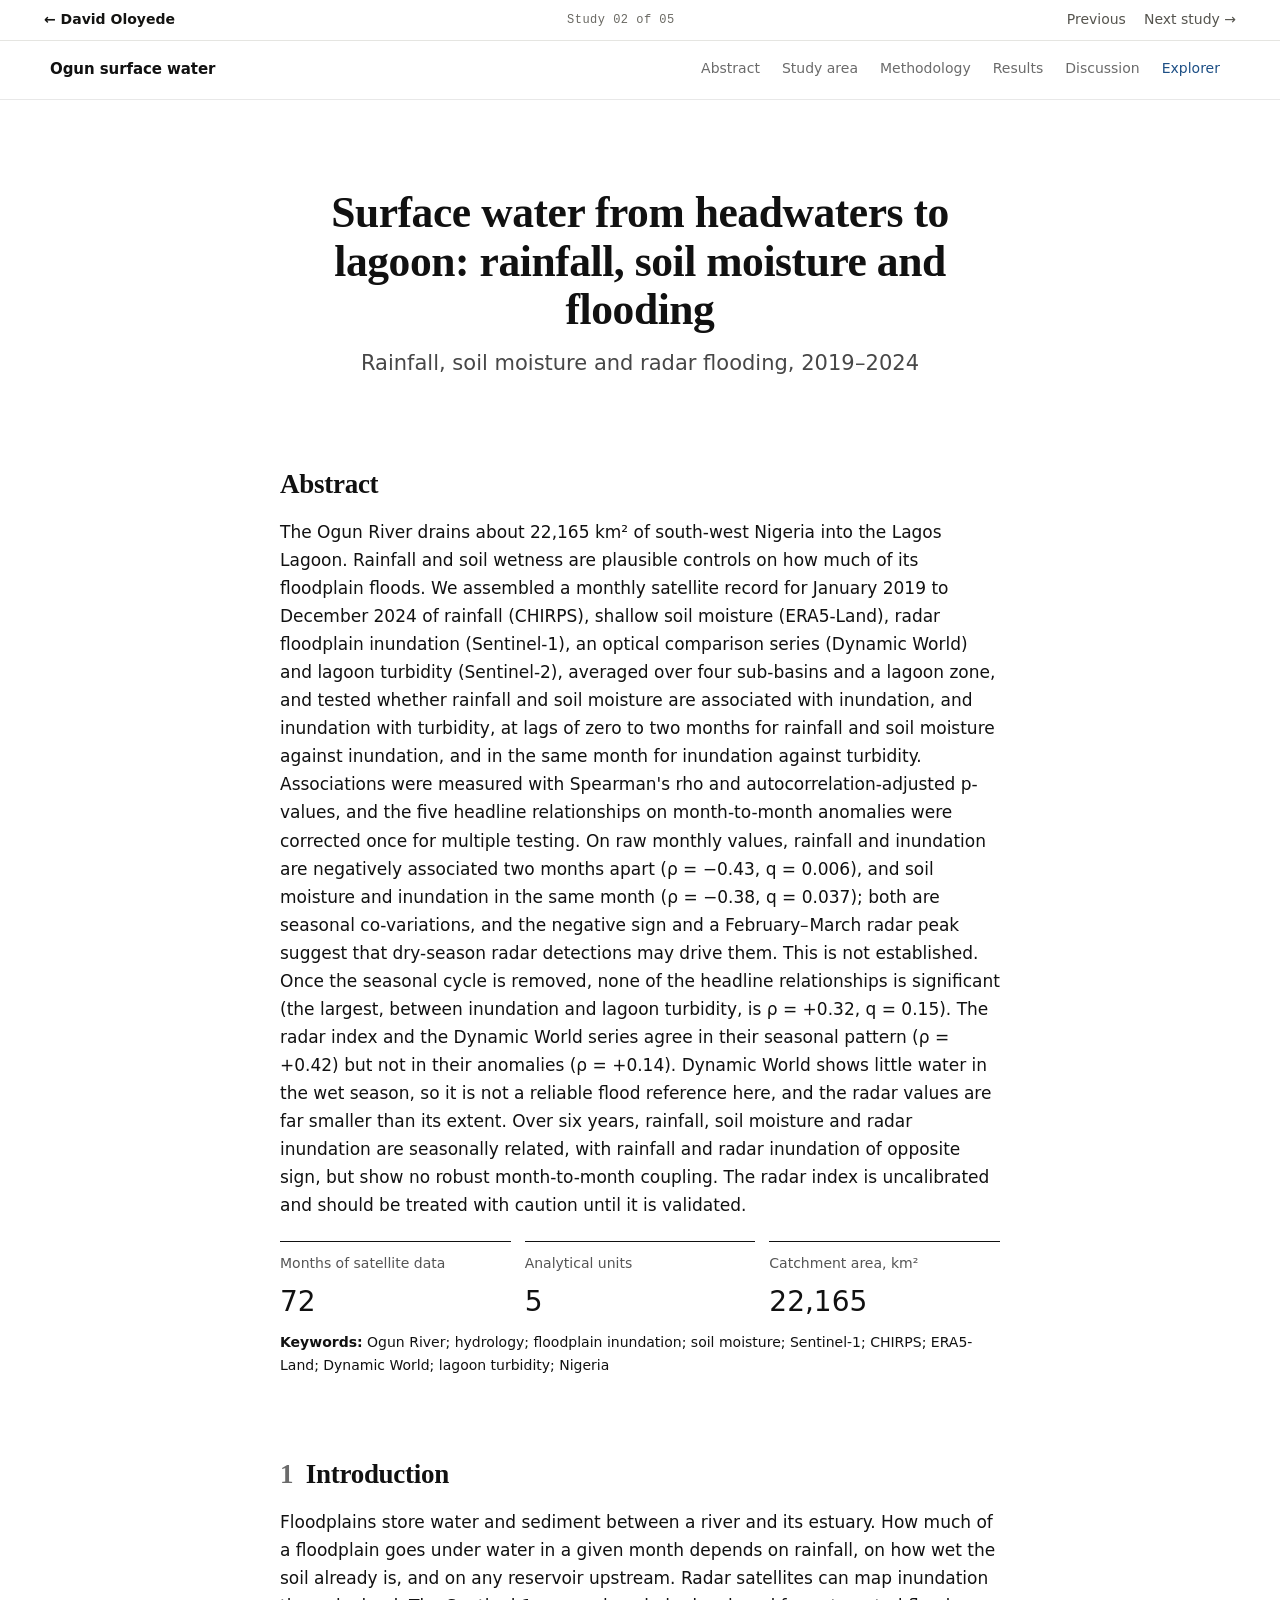
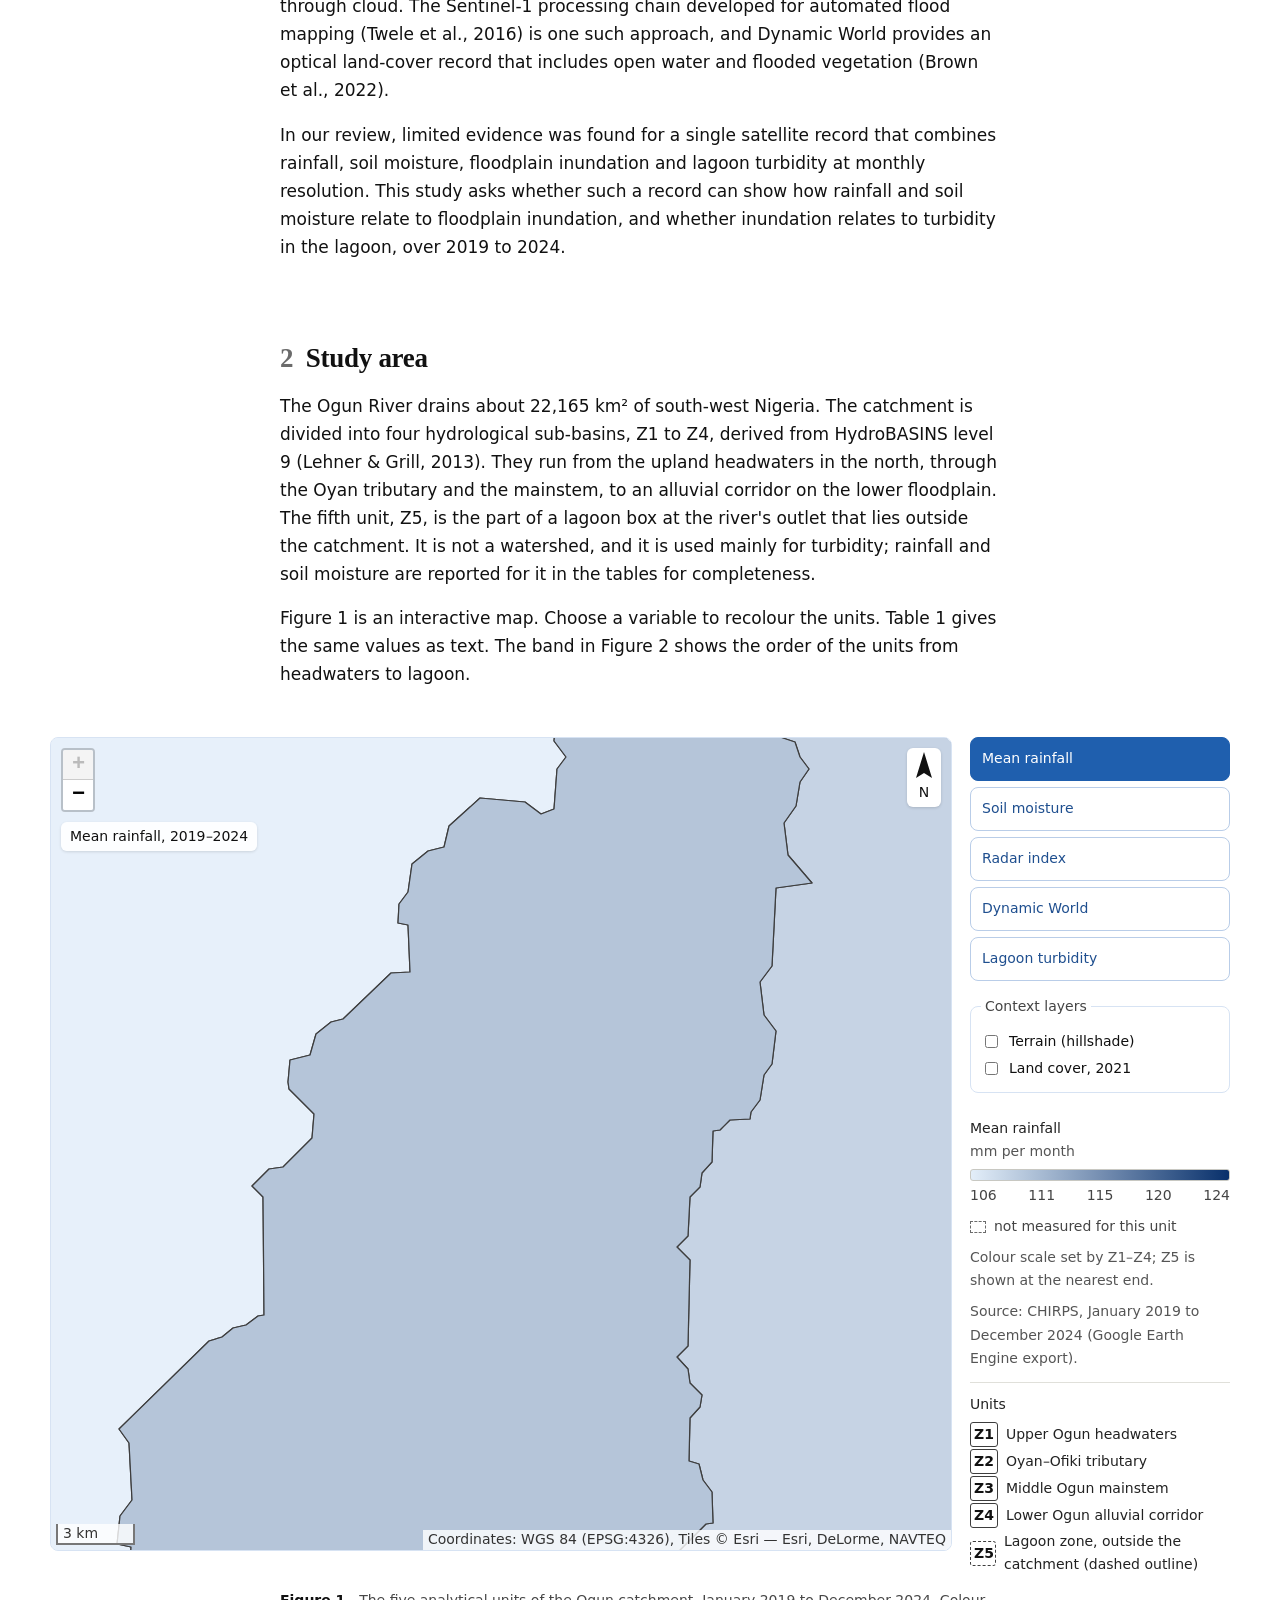
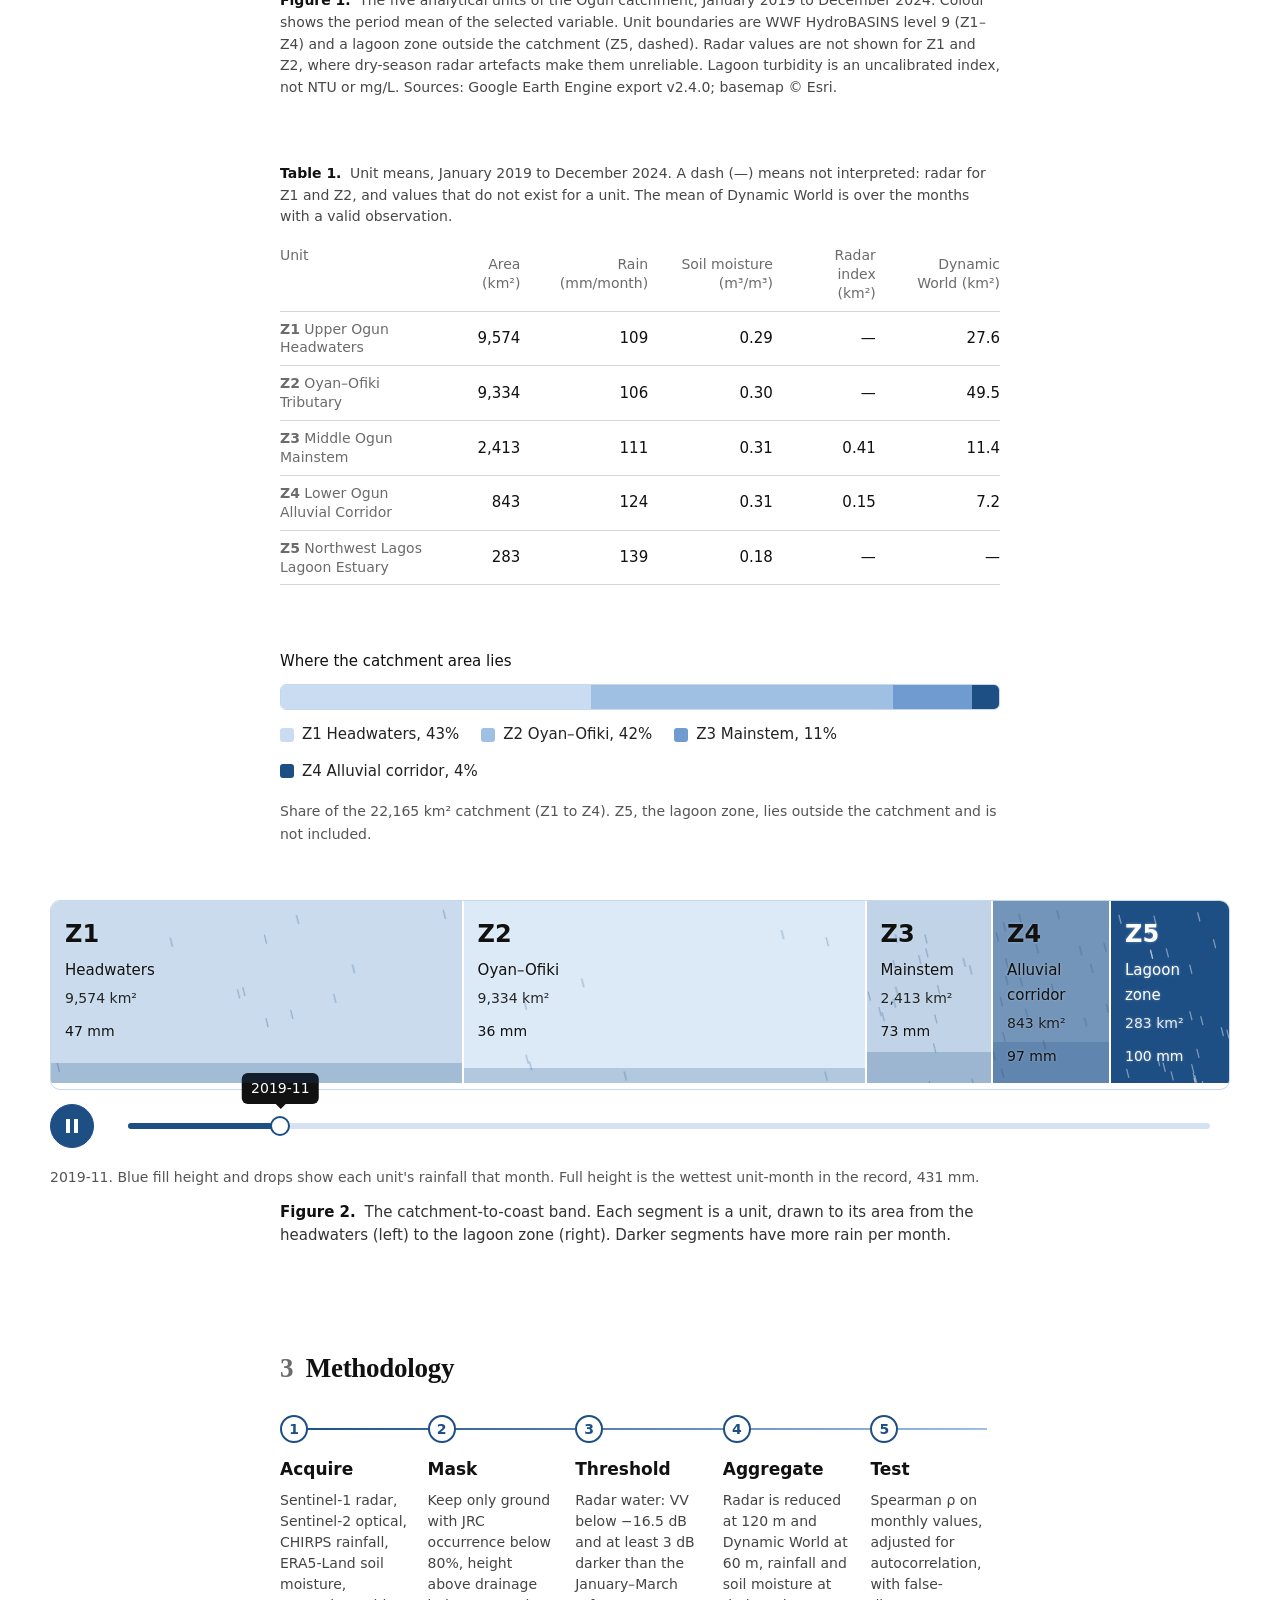
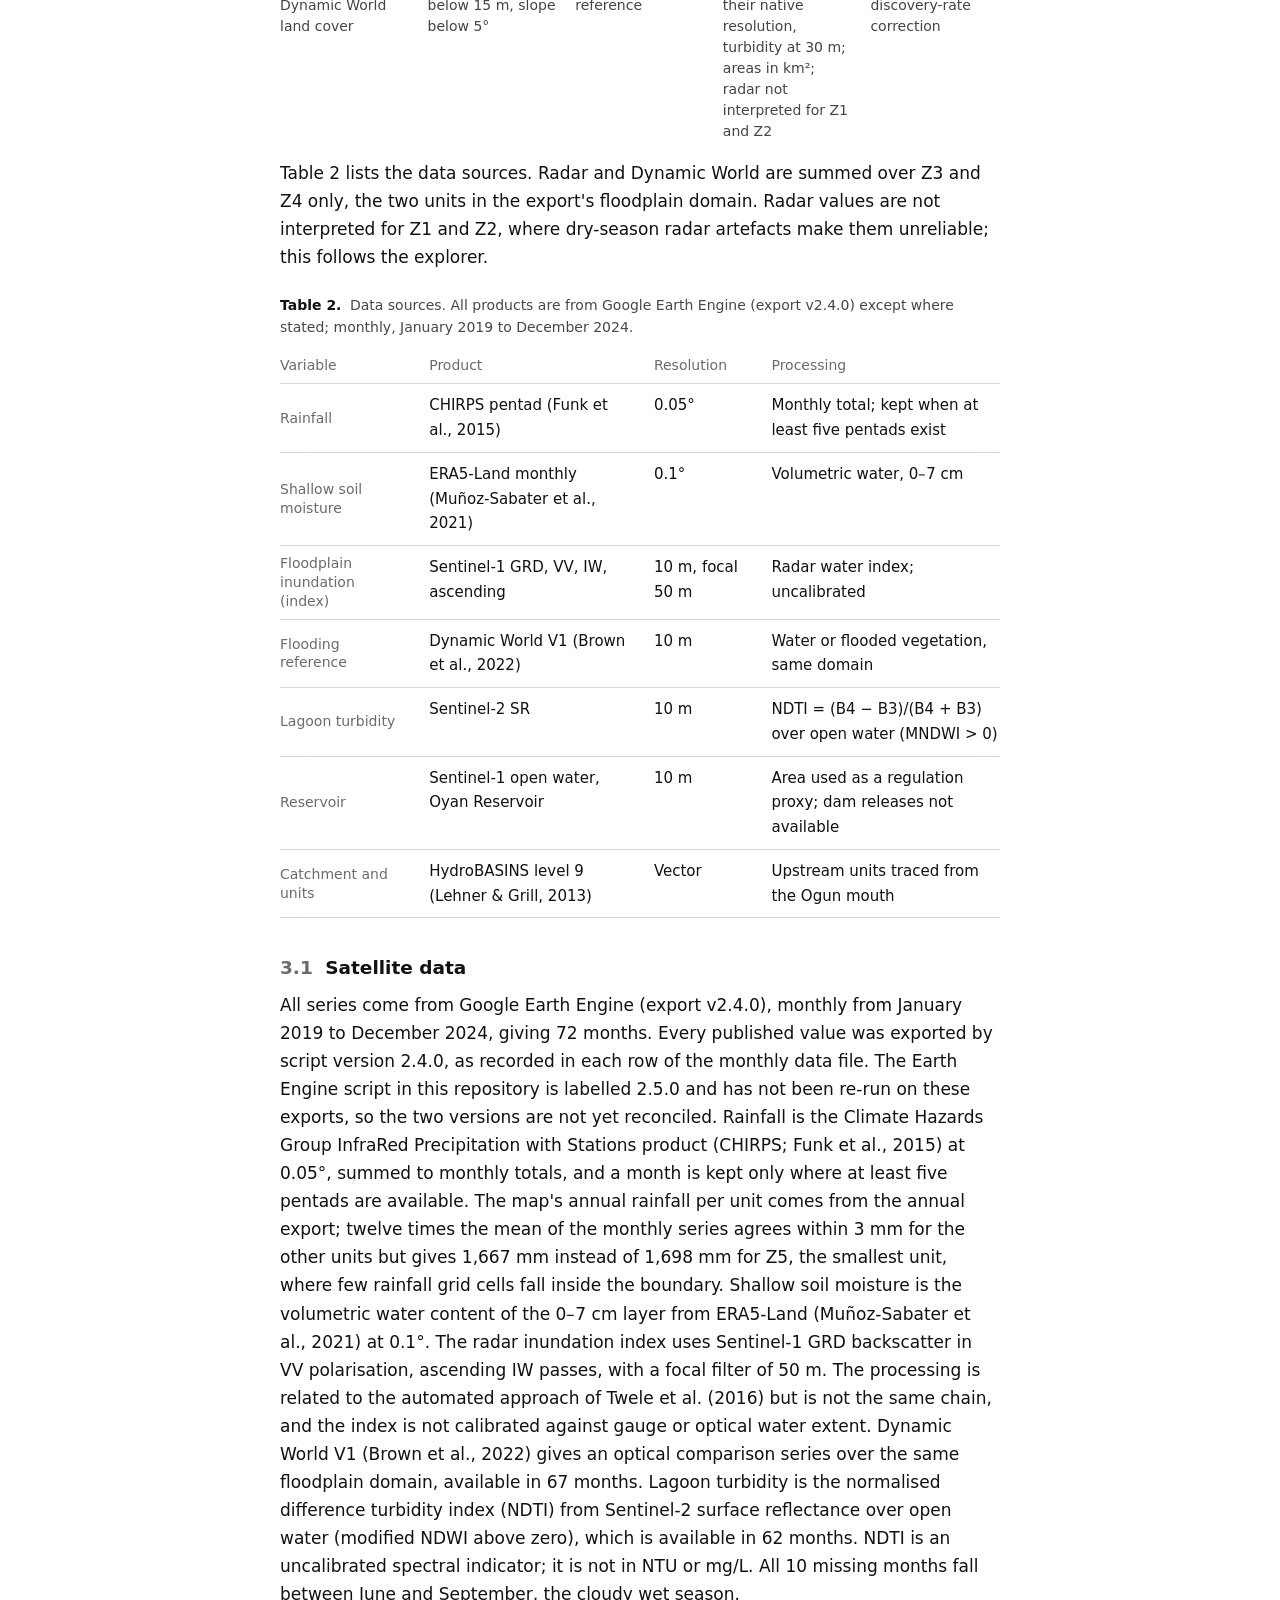
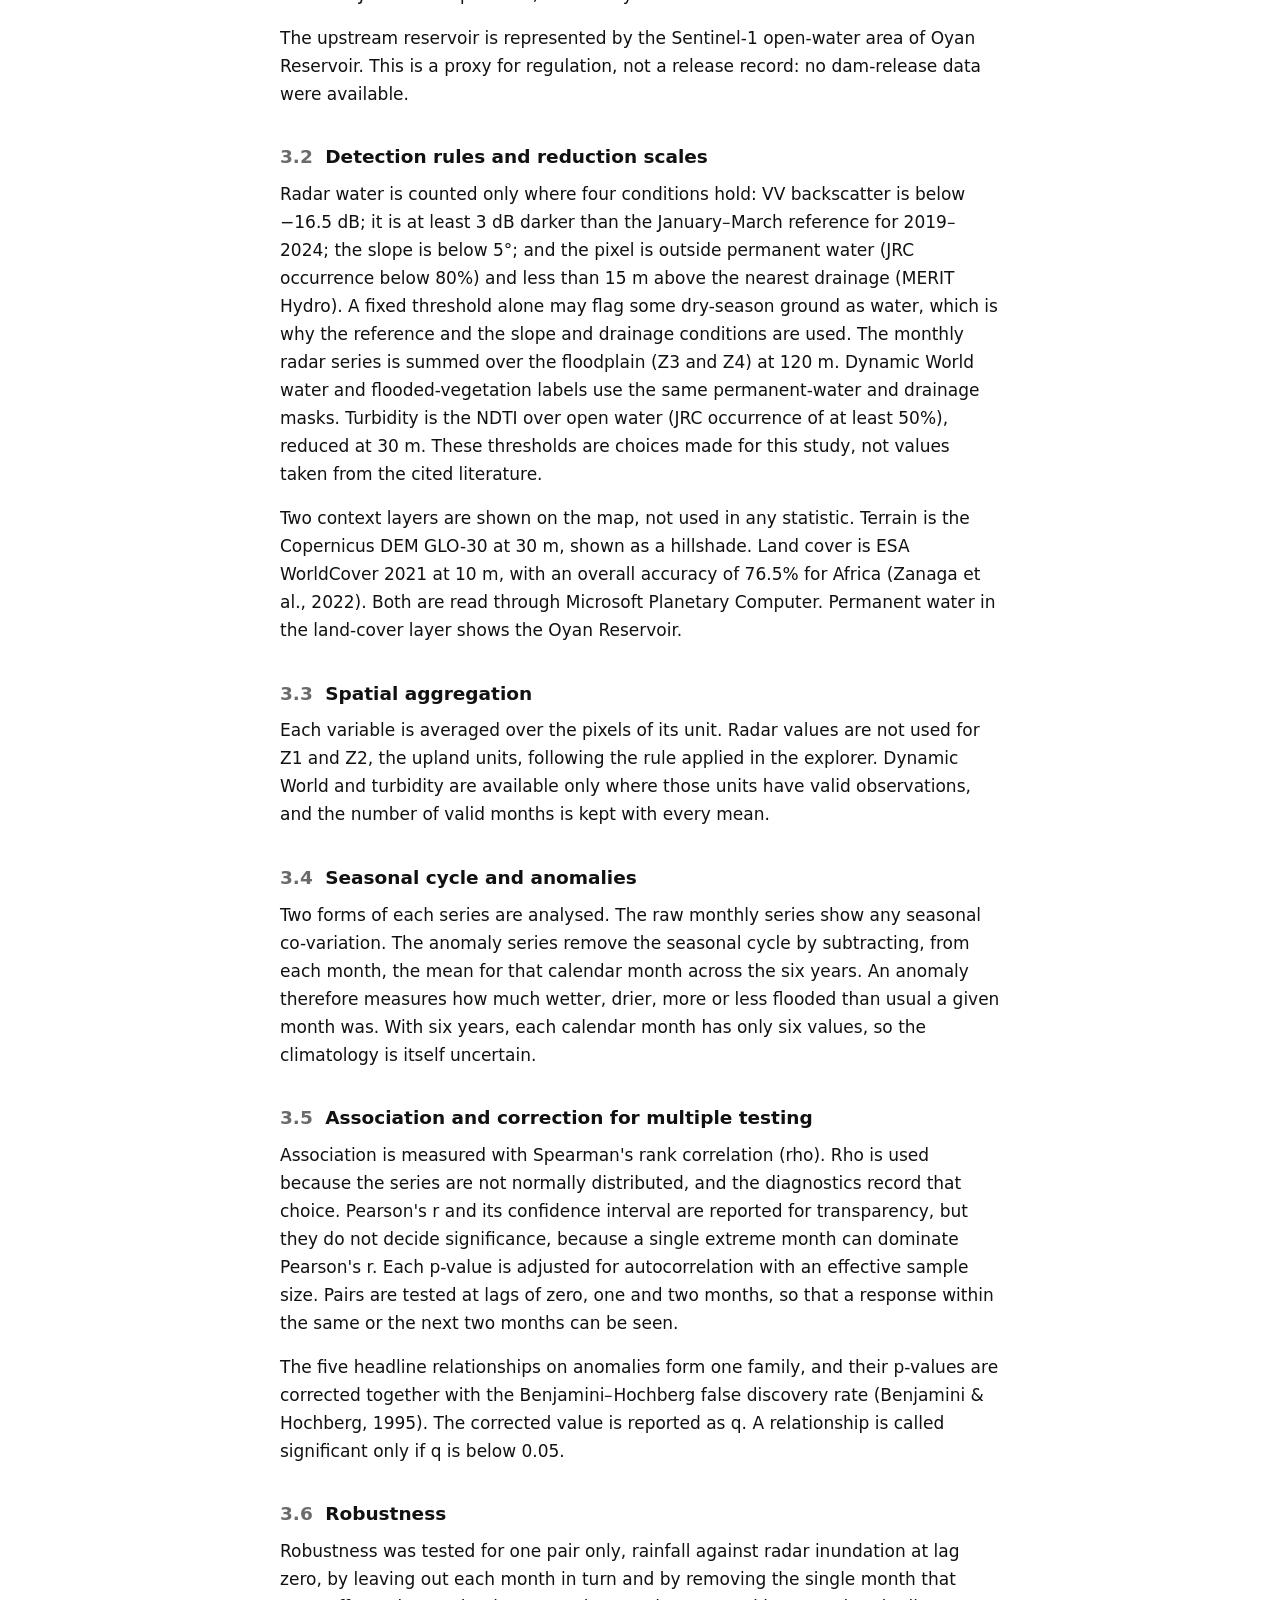
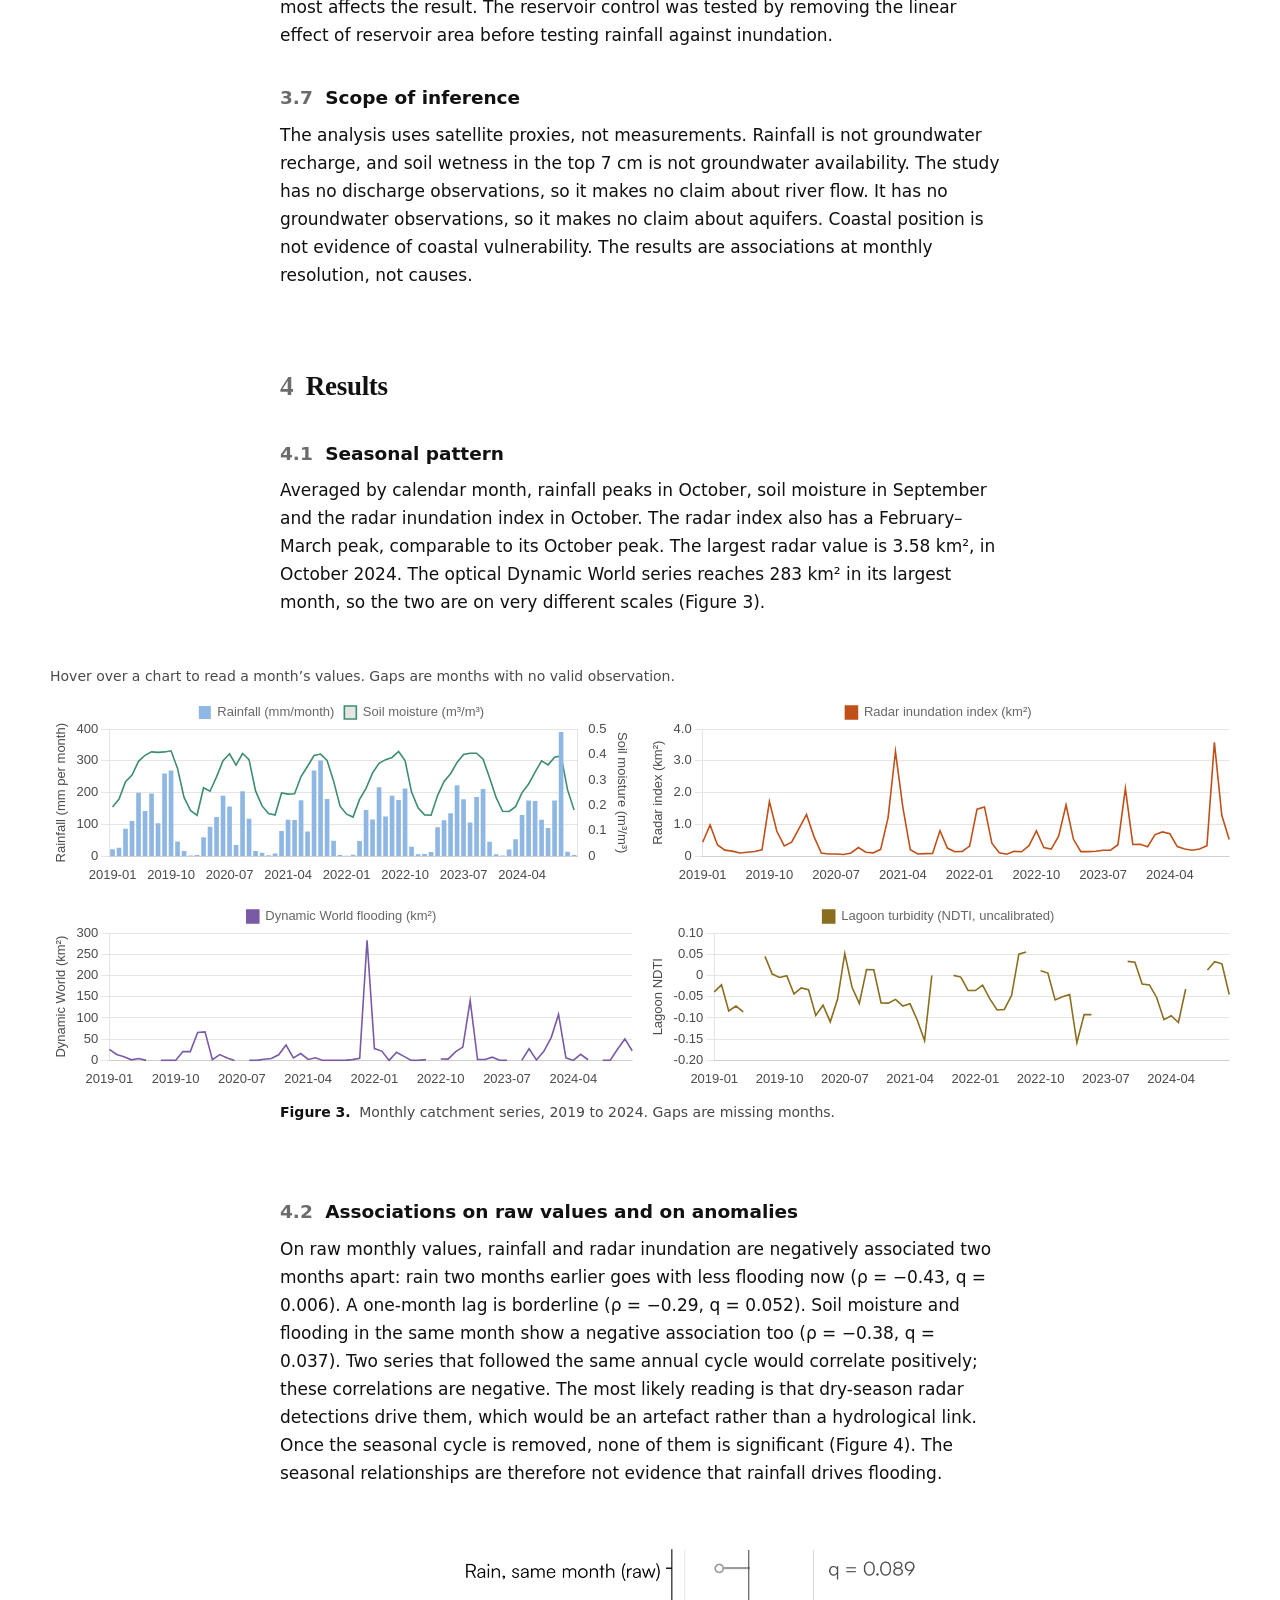
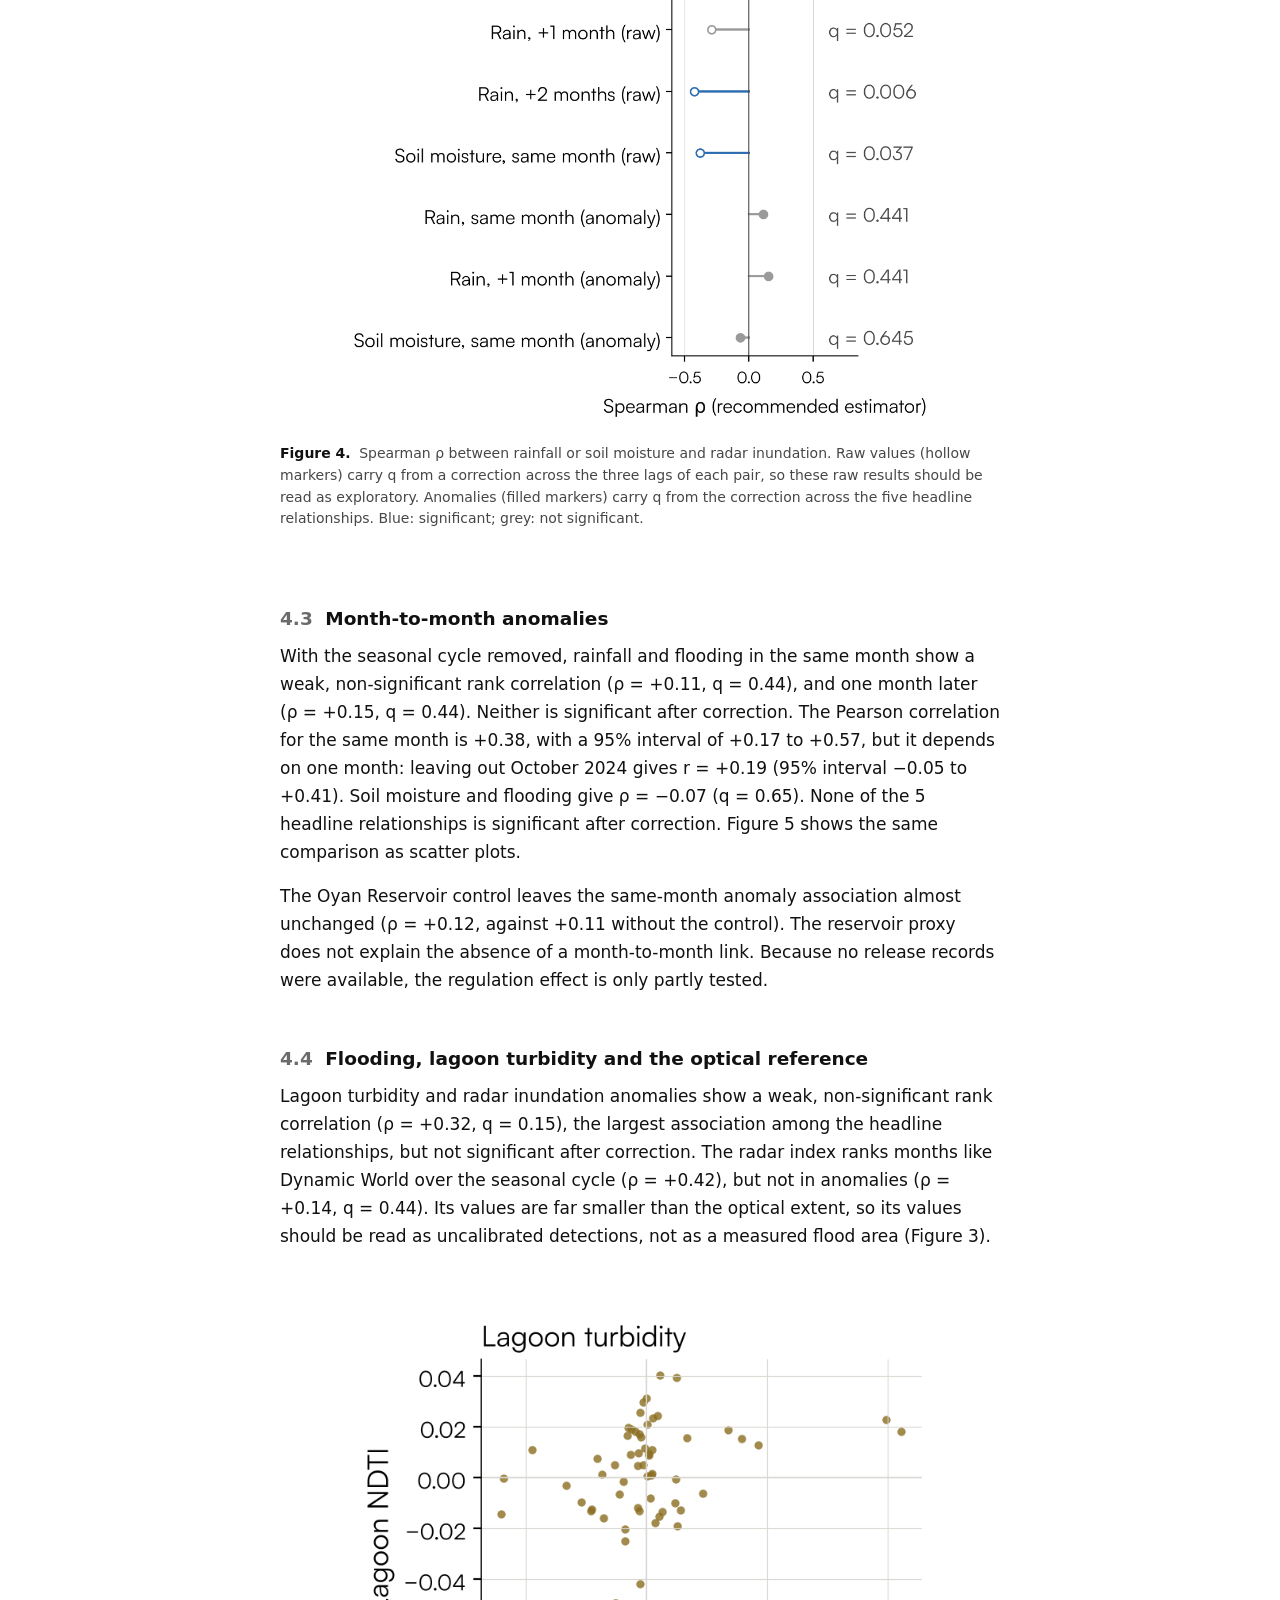
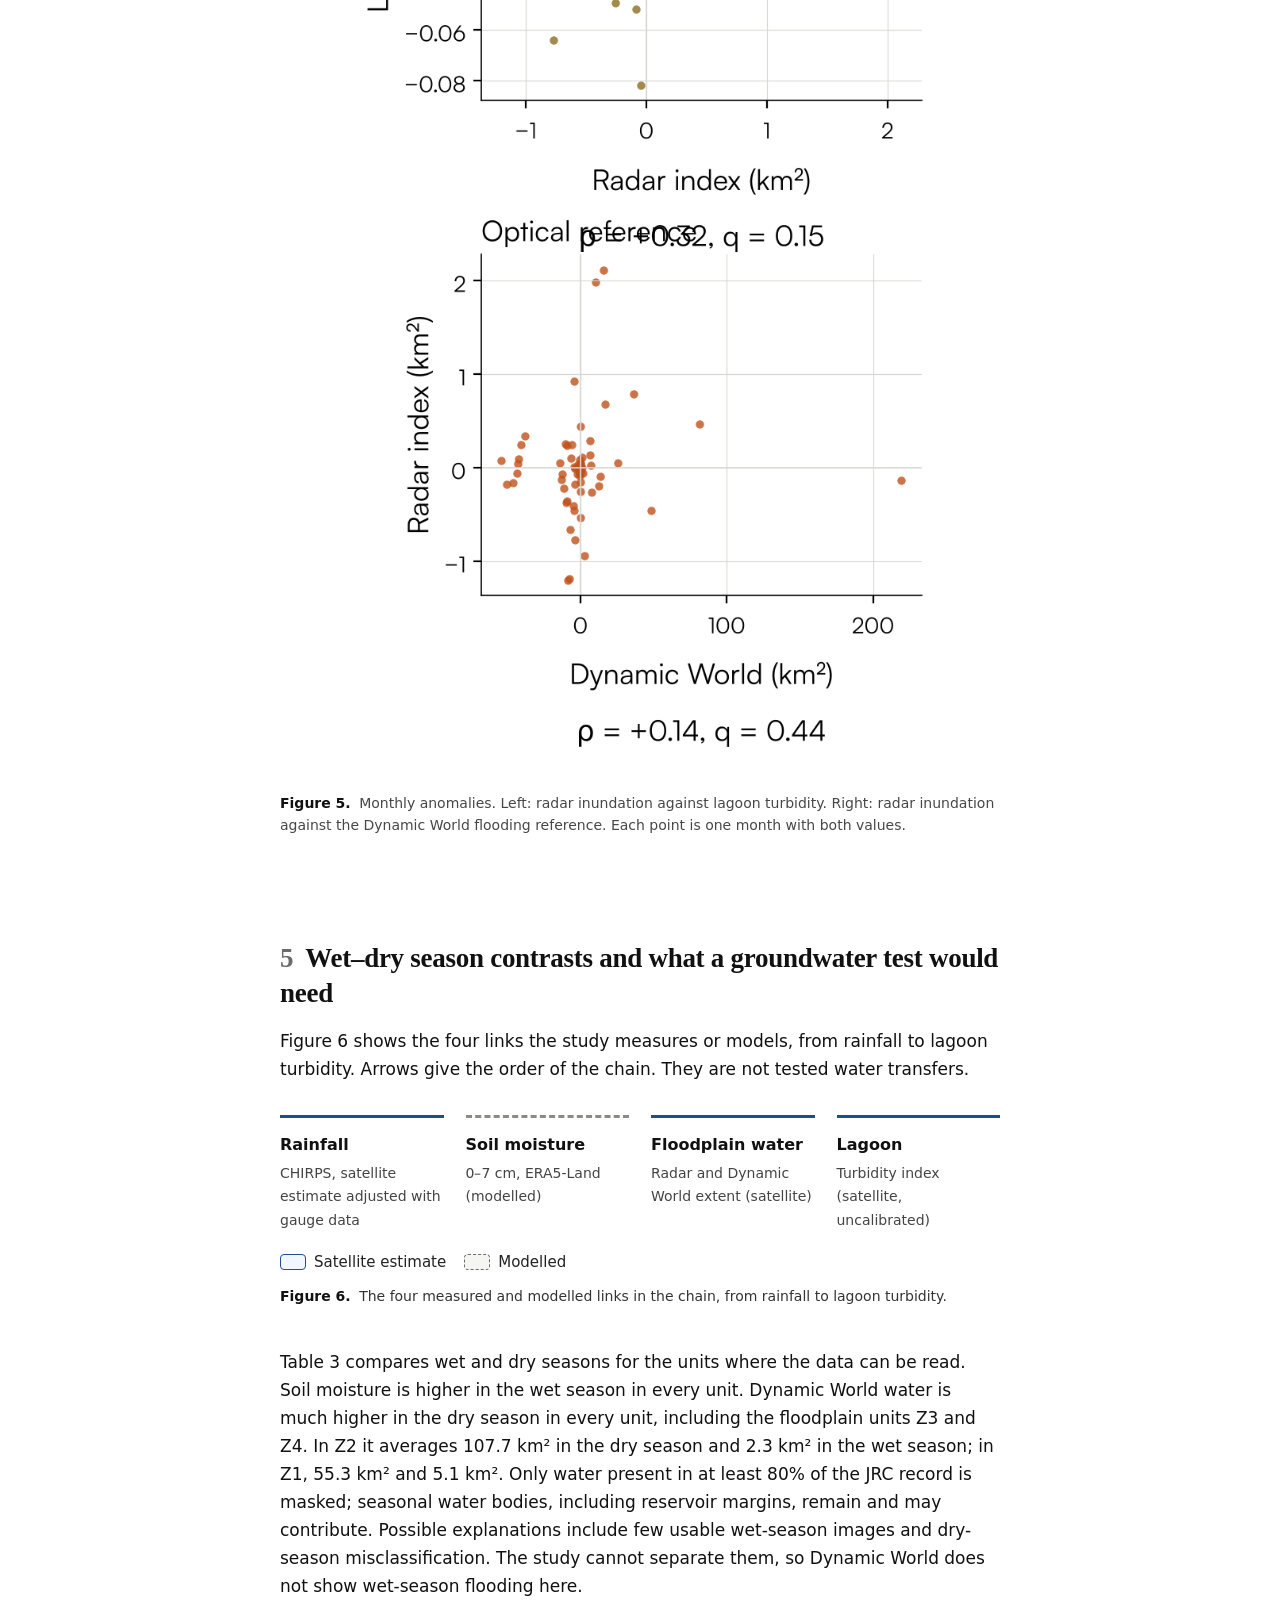
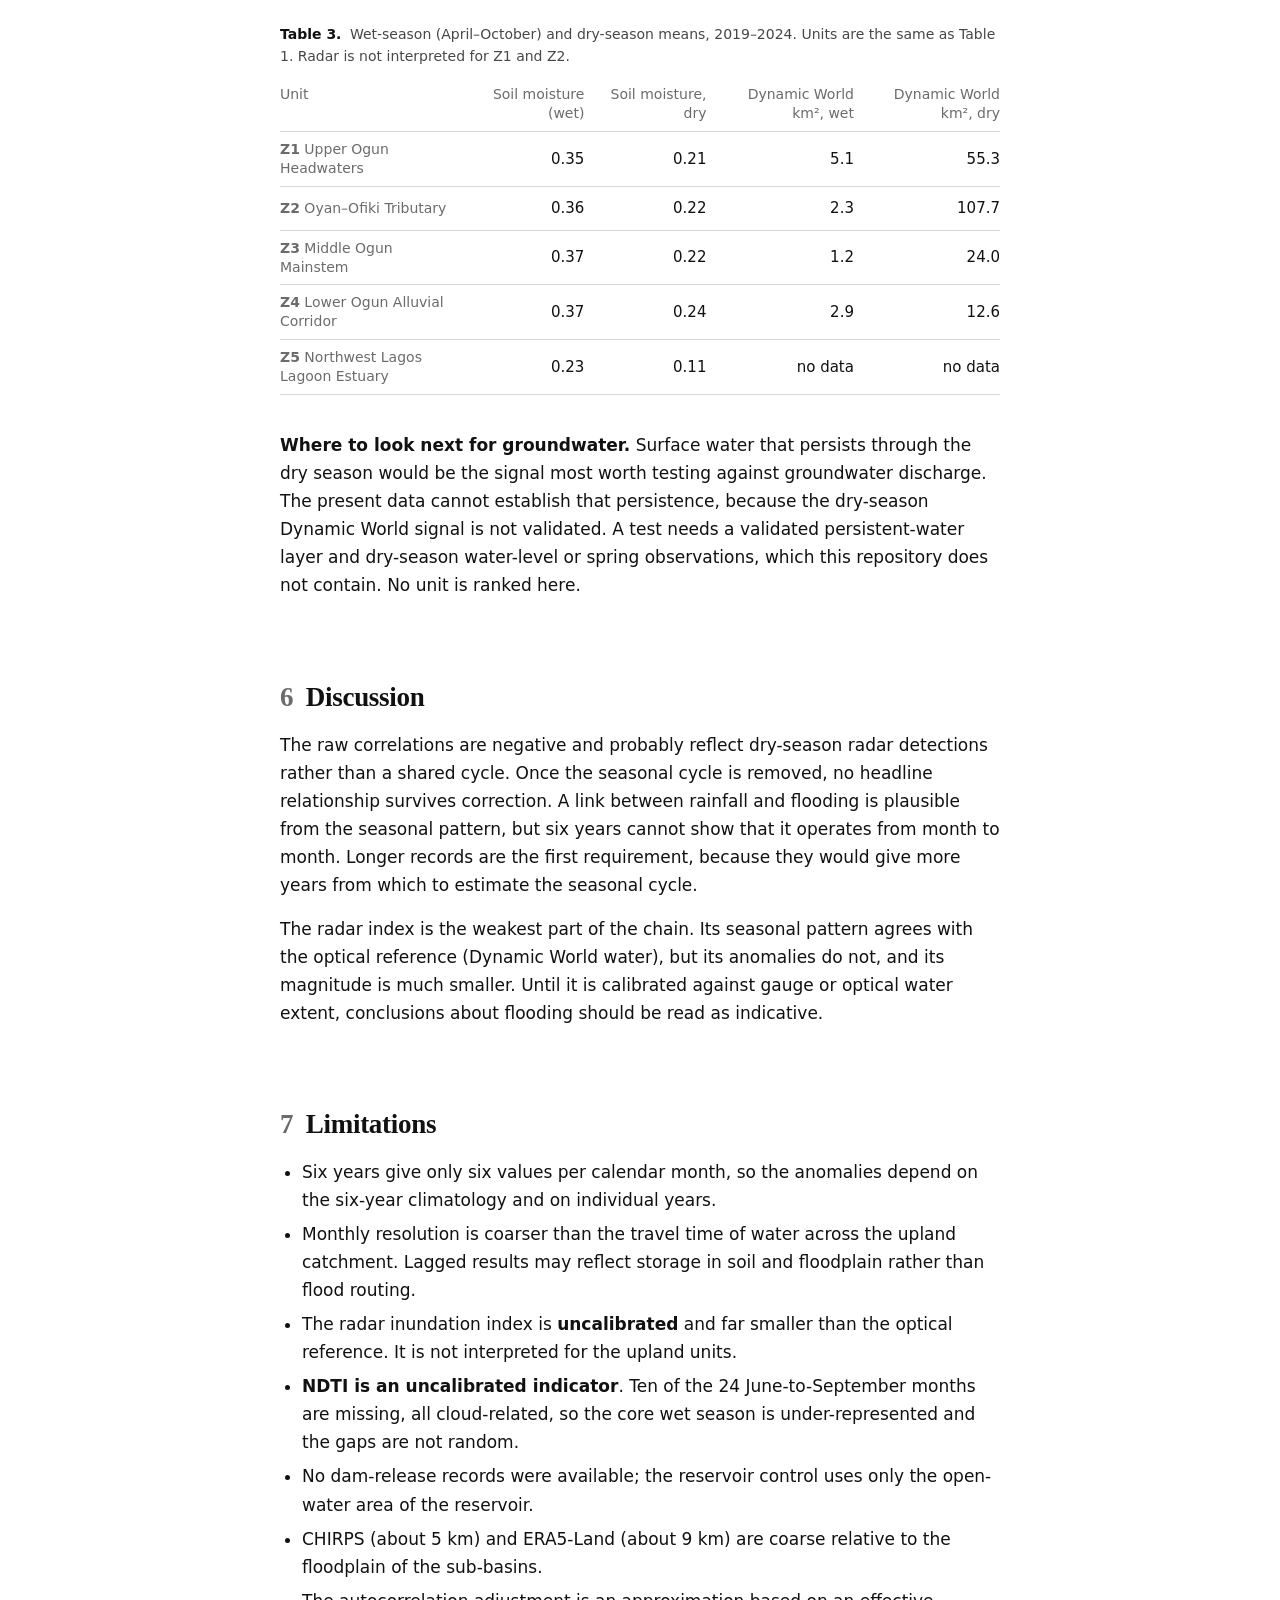
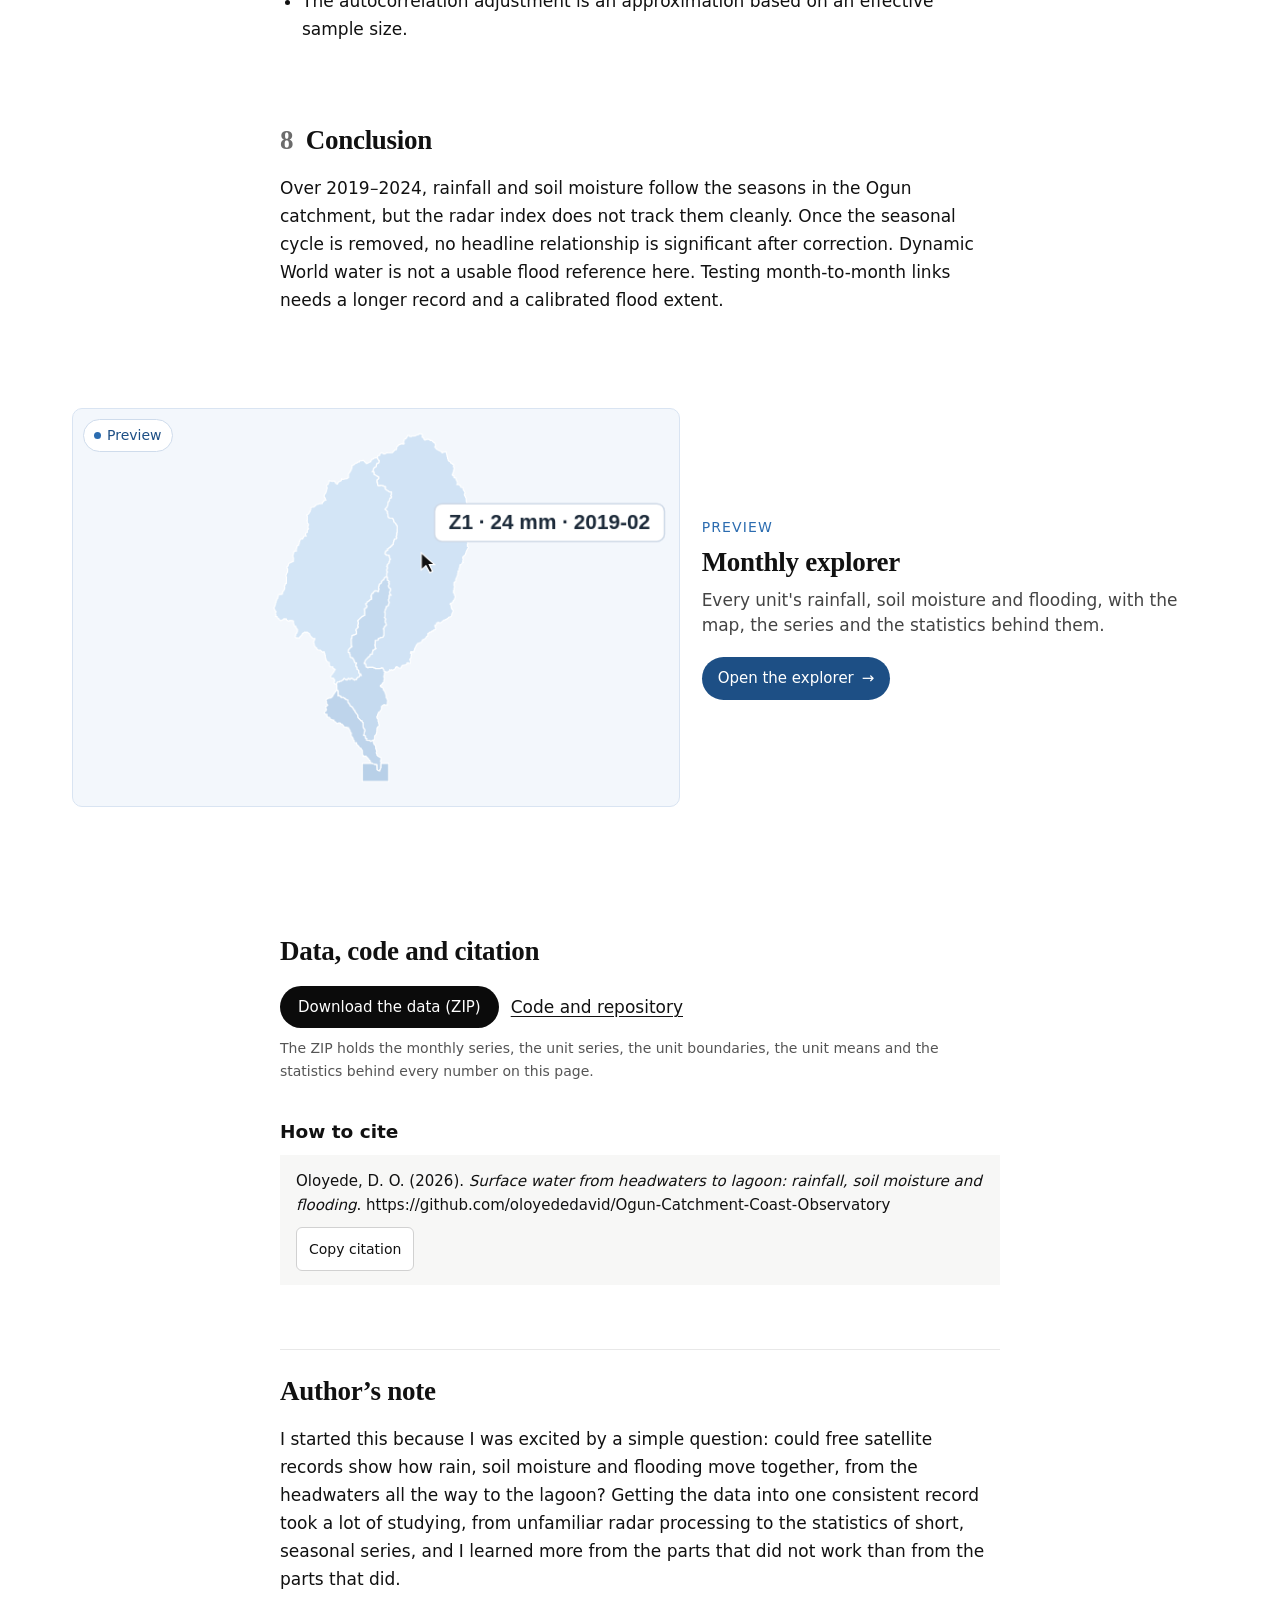
==== commit f1c09296: "Data notes: the map's annual rainfall comes from the annual export; computed comparison with the mon" ====
--- a/docs/index.html
+++ b/docs/index.html
@@ -6,6 +6,7 @@
     <meta name="viewport" content="width=device-width, initial-scale=1.0">
     <meta name="color-scheme" content="only light">
     <title>Surface water from headwaters to lagoon: rainfall, soil moisture and flooding</title>
+<link rel="canonical" href="https://oloyededavid.github.io/Ogun-Catchment-Coast-Observatory/">
 <meta property="og:type" content="article">
 <meta property="og:title" content="Surface water from headwaters to lagoon: rainfall, soil moisture and flooding">
 <meta property="og:description" content="Satellite records of rainfall, soil moisture, radar floodplain inundation and lagoon turbidity for the Ogun River catchment, 2019–2024. Rainfall and radar inundation are seasonally related with opposite signs; month-to-month coupling is not robust.">
@@ -56,6 +57,7 @@
 </style><nav class="sn-bar" aria-label="Portfolio"><div class="sn-in"><a class="sn-home" href="https://oloyededavid.github.io/geospatial-rs-portfolio/">← David Oloyede</a><span class="sn-pos">Study 02 of 05</span><span class="sn-pn"><a href="https://oloyededavid.github.io/Observational-Hydrology-Extremes/" title="Hydrological extremes where the gauges are missing: floods, droughts and design rainfall in Nigeria, 1950–2070">Previous</a><a href="https://oloyededavid.github.io/Oueme-Ogun-Groundwater-Recharge/" title="Testing a satellite water balance for groundwater recharge in tropical basement catchments, 2018–2024">Next study →</a></span></div></nav><!-- study-bar:end -->
 <nav class="skipnav" aria-label="Skip link"><a class="skip" href="#abstract">Skip to the abstract</a></nav>
 
+<noscript><p style="max-width:720px;margin:12px auto;padding:10px 14px;border:1px solid #d9d9d5;border-radius:6px;background:#fff;color:#141412;font:400 14px/1.5 system-ui,sans-serif">Turn on JavaScript to see the maps, charts and the numbers that are read from the data files. The text is readable without it.</p></noscript>
 <header class="site-header">
     <div class="site-inner">
         <a class="site-id" href="#top">Ogun surface water</a>
@@ -178,7 +180,7 @@
         </figure>
 
         <h3 id="h-data"><span class="sec-no">3.1</span> Satellite data</h3>
-        <p>All series come from Google Earth Engine (export v2.4.0), monthly from January 2019 to December 2024, giving 72 months. Every published value was exported by script version 2.4.0, as recorded in each row of the monthly data file. The Earth Engine script in this repository is labelled 2.5.0 and has not been re-run on these exports, so the two versions are not yet reconciled. Rainfall is the Climate Hazards Group InfraRed Precipitation with Stations product (CHIRPS; Funk et al., 2015) at 0.05°, summed to monthly totals, and a month is kept only where at least five pentads are available. Shallow soil moisture is the volumetric water content of the 0–7 cm layer from ERA5-Land (Muñoz-Sabater et al., 2021) at 0.1°. The radar inundation index uses Sentinel-1 GRD backscatter in VV polarisation, ascending IW passes, with a focal filter of 50 m. The processing is related to the automated approach of Twele et al. (2016) but is not the same chain, and the index is not calibrated against gauge or optical water extent. Dynamic World V1 (Brown et al., 2022) gives an optical comparison series over the same floodplain domain, available in 67 months. Lagoon turbidity is the normalised difference turbidity index (NDTI) from Sentinel-2 surface reflectance over open water (modified NDWI above zero), which is available in 62 months. NDTI is an uncalibrated spectral indicator; it is not in NTU or mg/L. All 10 missing months fall between June and September, the cloudy wet season.</p>
+        <p>All series come from Google Earth Engine (export v2.4.0), monthly from January 2019 to December 2024, giving 72 months. Every published value was exported by script version 2.4.0, as recorded in each row of the monthly data file. The Earth Engine script in this repository is labelled 2.5.0 and has not been re-run on these exports, so the two versions are not yet reconciled. Rainfall is the Climate Hazards Group InfraRed Precipitation with Stations product (CHIRPS; Funk et al., 2015) at 0.05°, summed to monthly totals, and a month is kept only where at least five pentads are available. The map's annual rainfall per unit comes from the annual export; twelve times the mean of the monthly series agrees within 3 mm for the other units but gives 1,667 mm instead of 1,698 mm for Z5, the smallest unit, where few rainfall grid cells fall inside the boundary. Shallow soil moisture is the volumetric water content of the 0–7 cm layer from ERA5-Land (Muñoz-Sabater et al., 2021) at 0.1°. The radar inundation index uses Sentinel-1 GRD backscatter in VV polarisation, ascending IW passes, with a focal filter of 50 m. The processing is related to the automated approach of Twele et al. (2016) but is not the same chain, and the index is not calibrated against gauge or optical water extent. Dynamic World V1 (Brown et al., 2022) gives an optical comparison series over the same floodplain domain, available in 67 months. Lagoon turbidity is the normalised difference turbidity index (NDTI) from Sentinel-2 surface reflectance over open water (modified NDWI above zero), which is available in 62 months. NDTI is an uncalibrated spectral indicator; it is not in NTU or mg/L. All 10 missing months fall between June and September, the cloudy wet season.</p>
         <p>The upstream reservoir is represented by the Sentinel-1 open-water area of Oyan Reservoir. This is a proxy for regulation, not a release record: no dam-release data were available.</p>
 
         <h3 id="h-rules"><span class="sec-no">3.2</span> Detection rules and reduction scales</h3>
@@ -369,7 +371,7 @@
 
 <footer>
     <div class="inner">
-        <p class="sig"><span>David Oloyede</span><span><a href="https://github.com/oloyededavid" target="_blank" rel="noopener">github.com/oloyededavid</a></span><span>Last updated <time datetime="2026-11-11">11 November 2026</time></span><span class="sig-meta"><span id="views" hidden></span></span></p>
+        <p class="sig"><span>David Oloyede</span><span><a href="https://github.com/oloyededavid" target="_blank" rel="noopener">github.com/oloyededavid</a></span><span>Last updated <time datetime="2026-11-15">15 November 2026</time></span><span class="sig-meta"><span id="views" hidden></span></span></p>
         <p>Code MIT, derived data CC BY 4.0. Source data keep their own terms: CHIRPS (Climate Hazards Center, UC Santa Barbara), ERA5-Land (Copernicus), Sentinel-1 and Sentinel-2 (Copernicus), Dynamic World (Google and World Resources Institute), HydroBASINS (WWF / HydroSHEDS).</p>
         <p>Other studies: <a href="https://oloyededavid.github.io/Oueme-Ogun-Groundwater-Recharge/" target="_blank" rel="noopener">Ouémé–Ogun recharge</a> · <a href="https://oloyededavid.github.io/Lagos-Urban-Heat-Analytics/" target="_blank" rel="noopener">Lagos urban heat</a></p>
     </div>
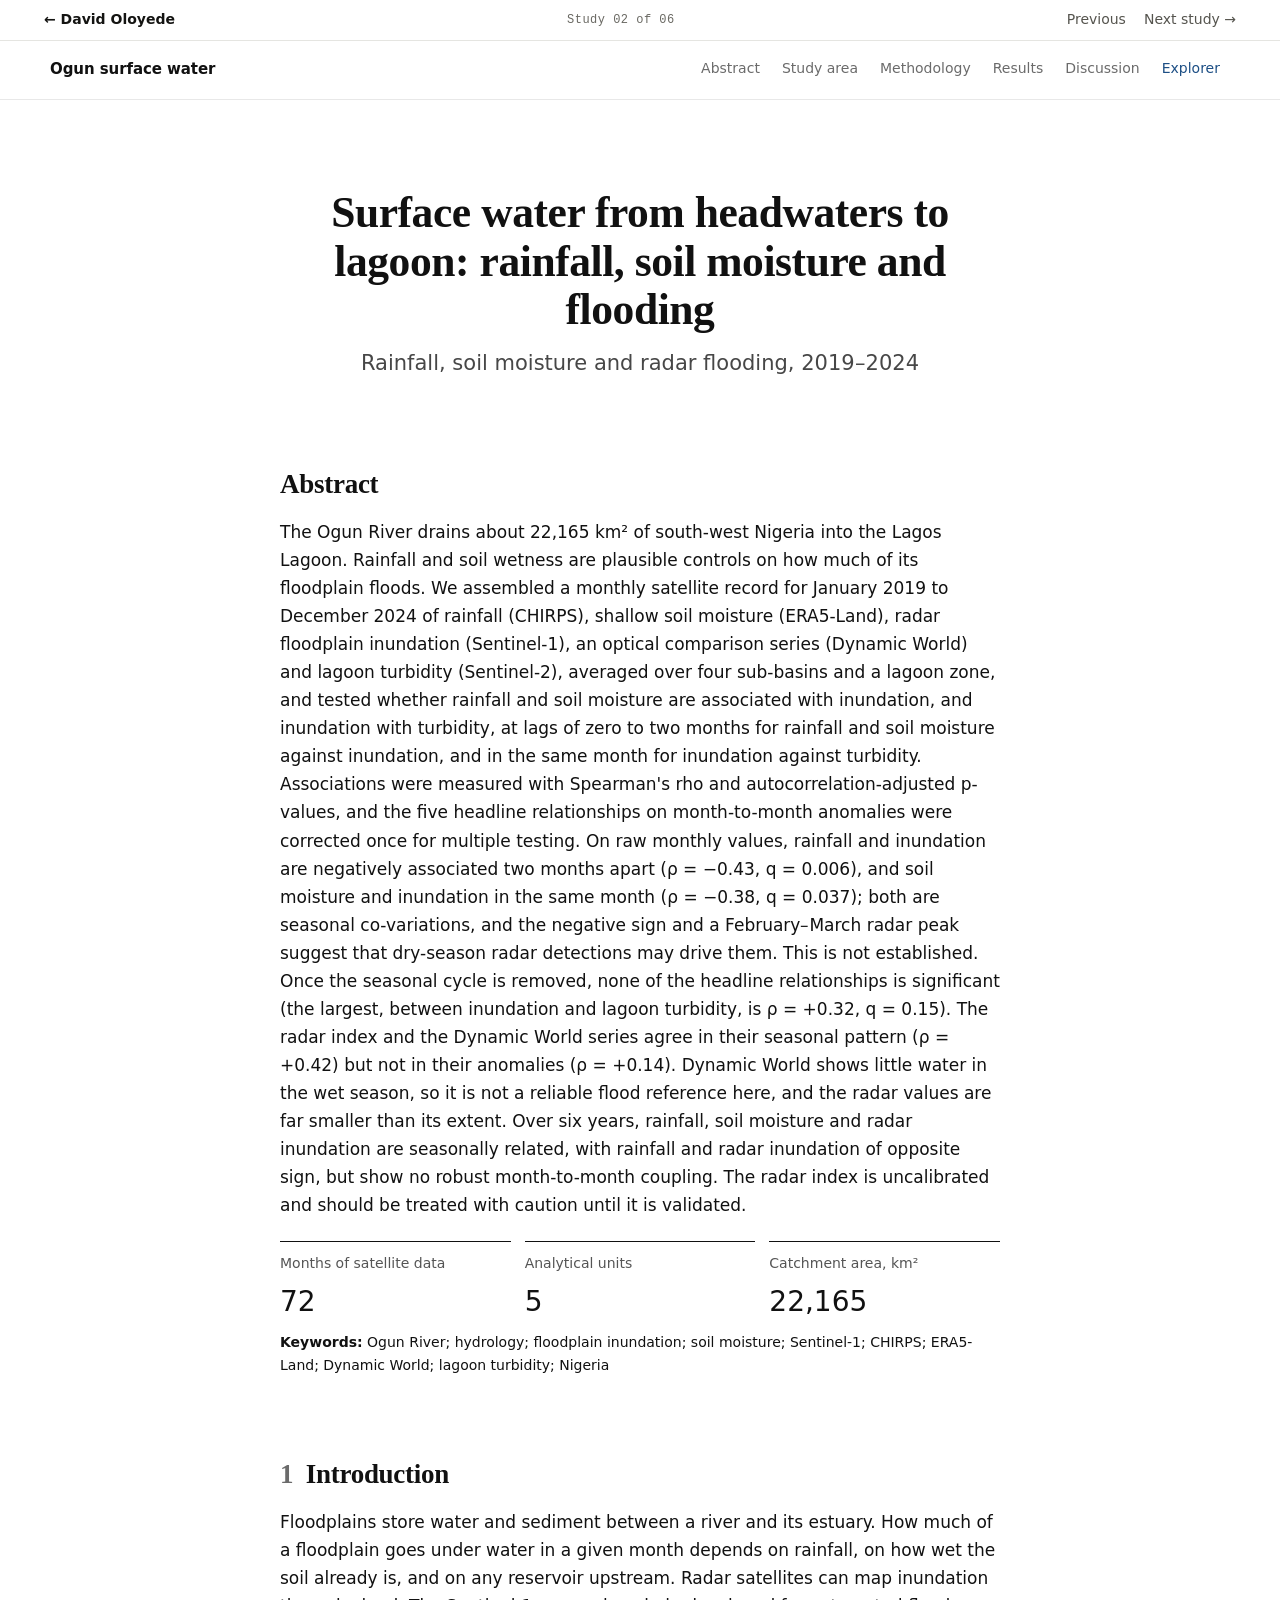
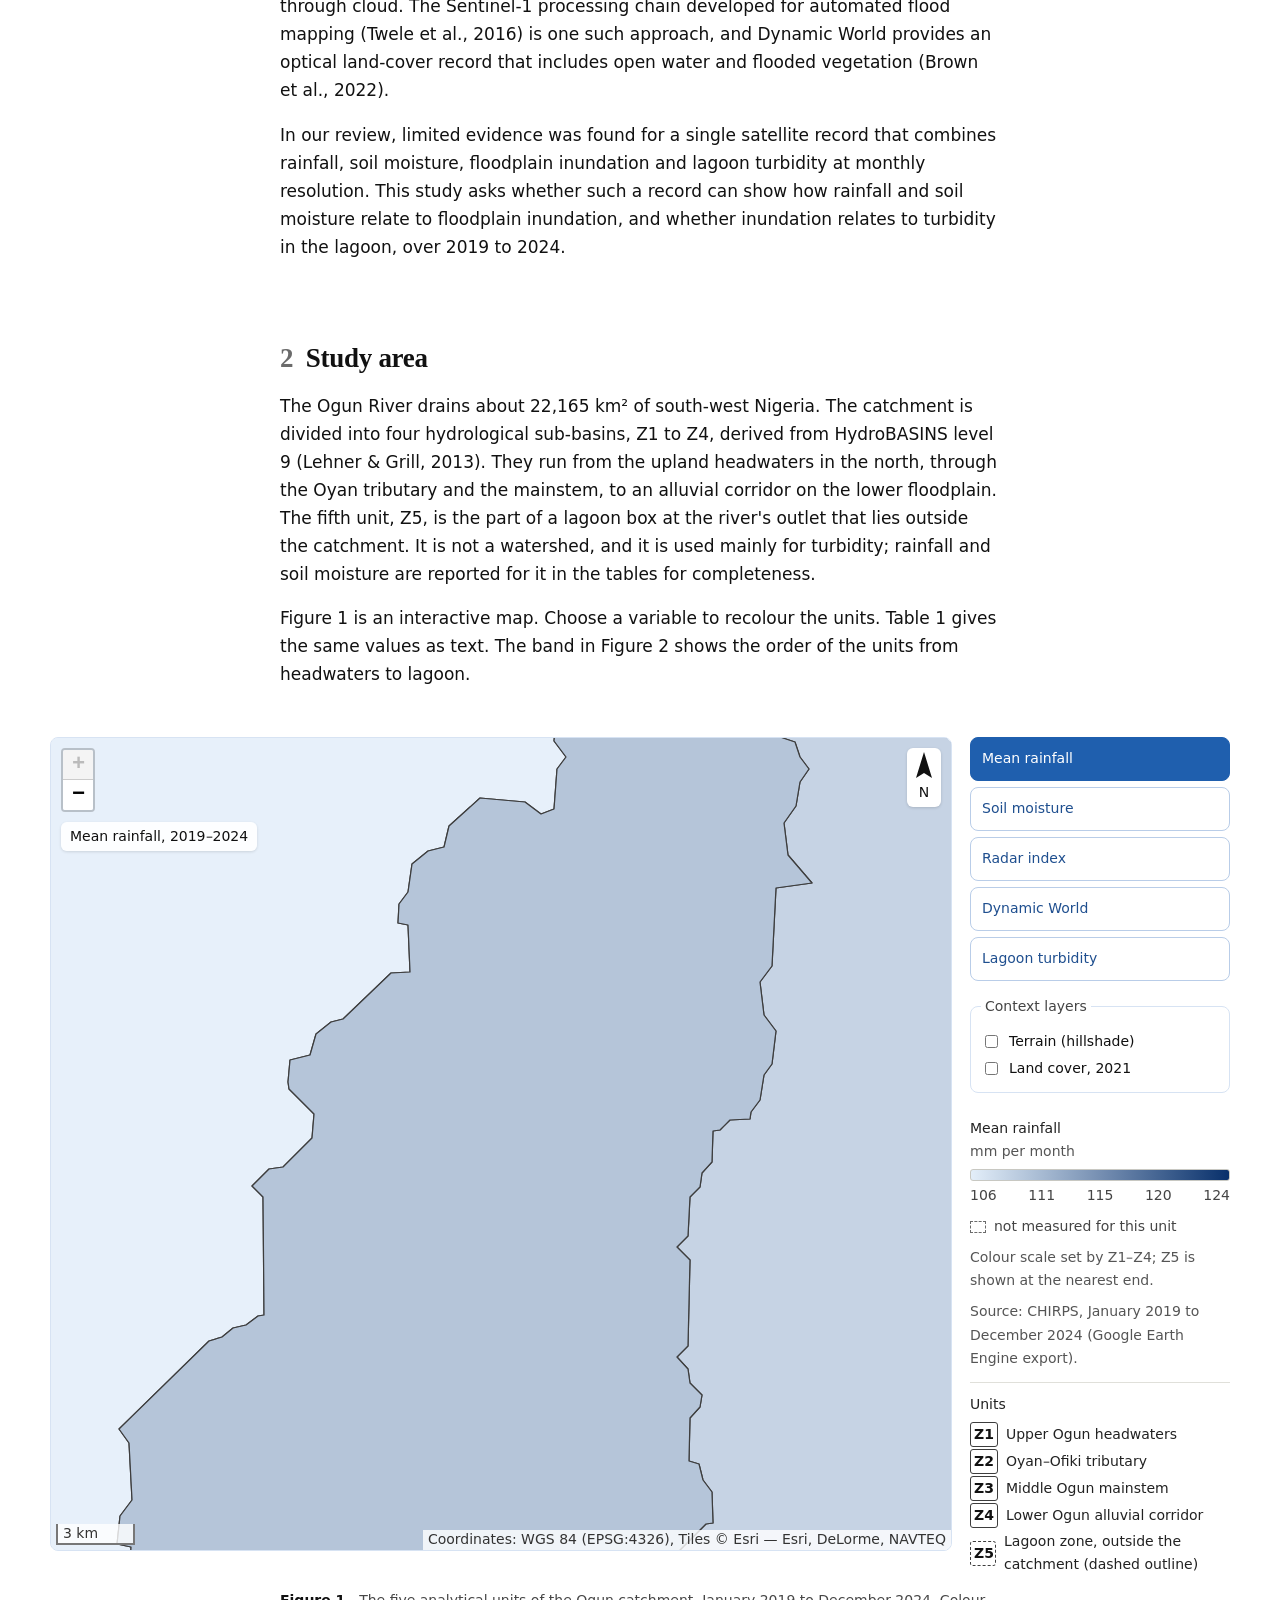
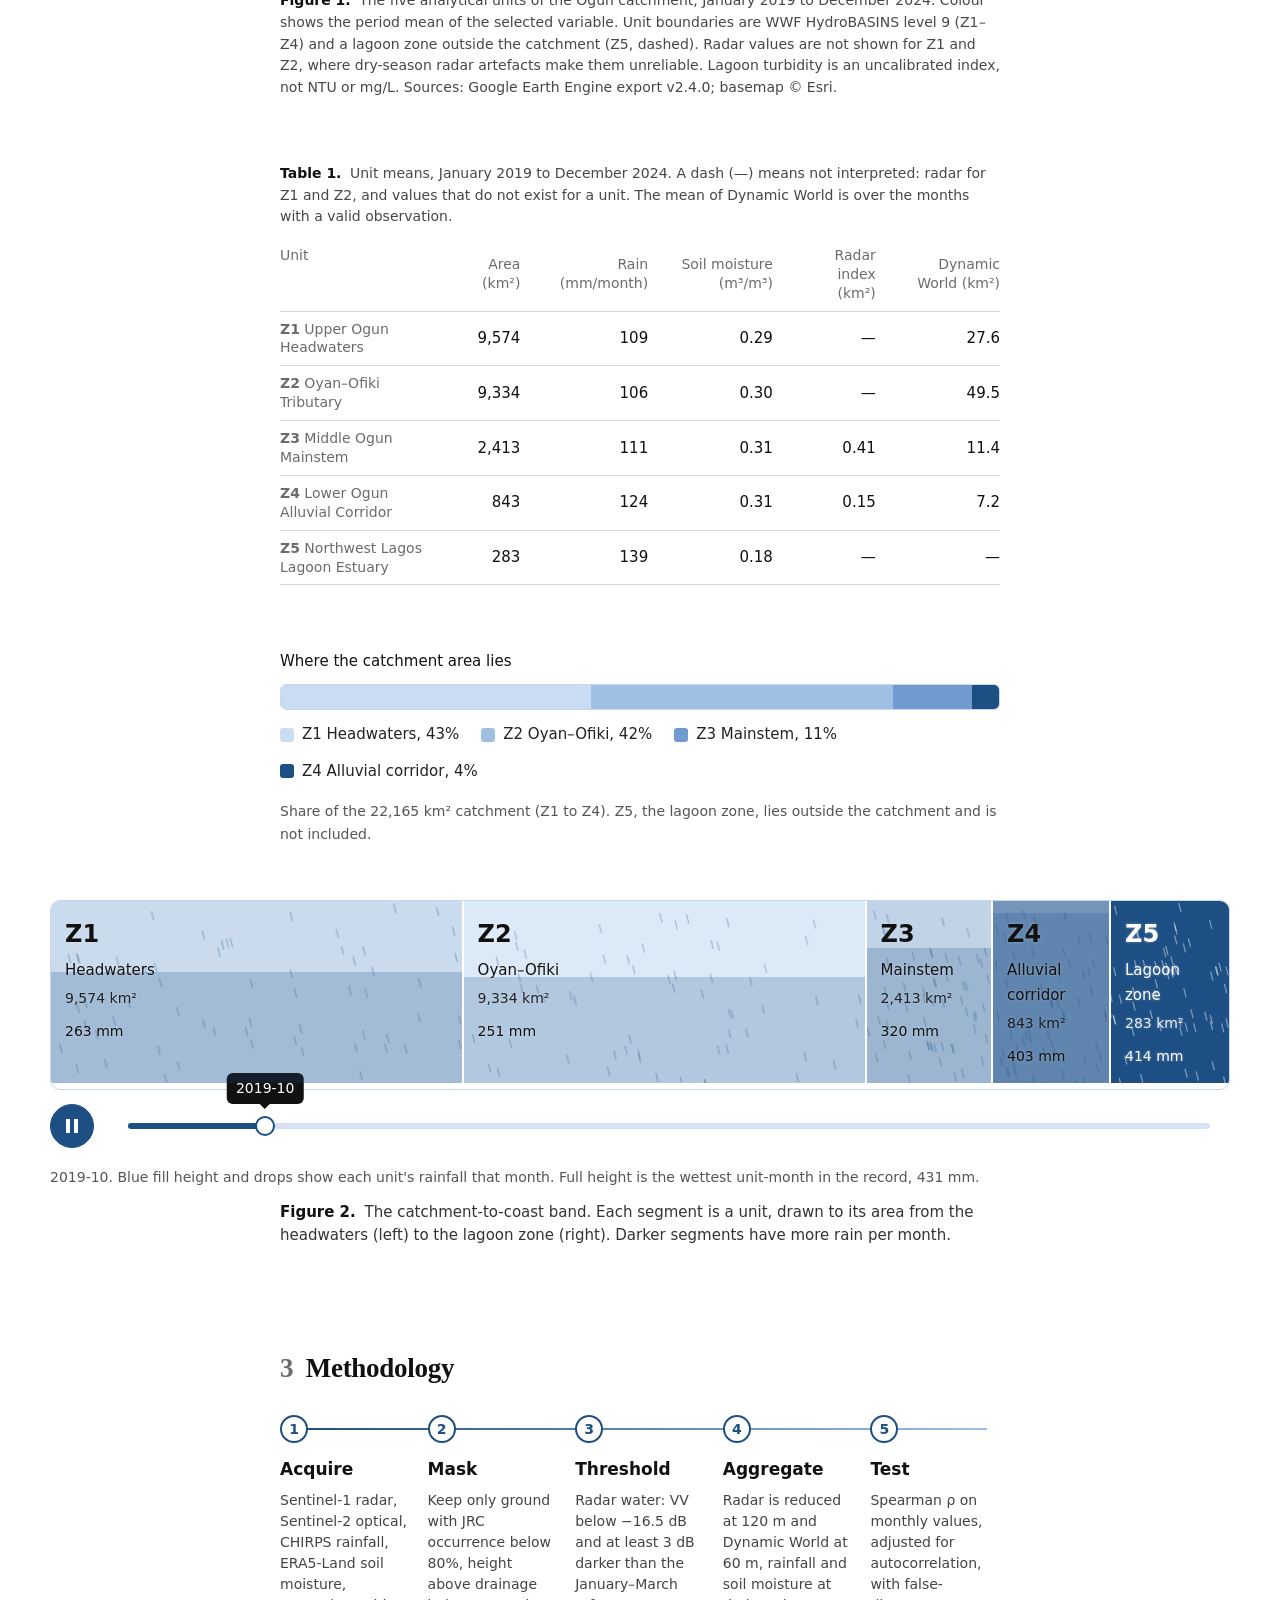
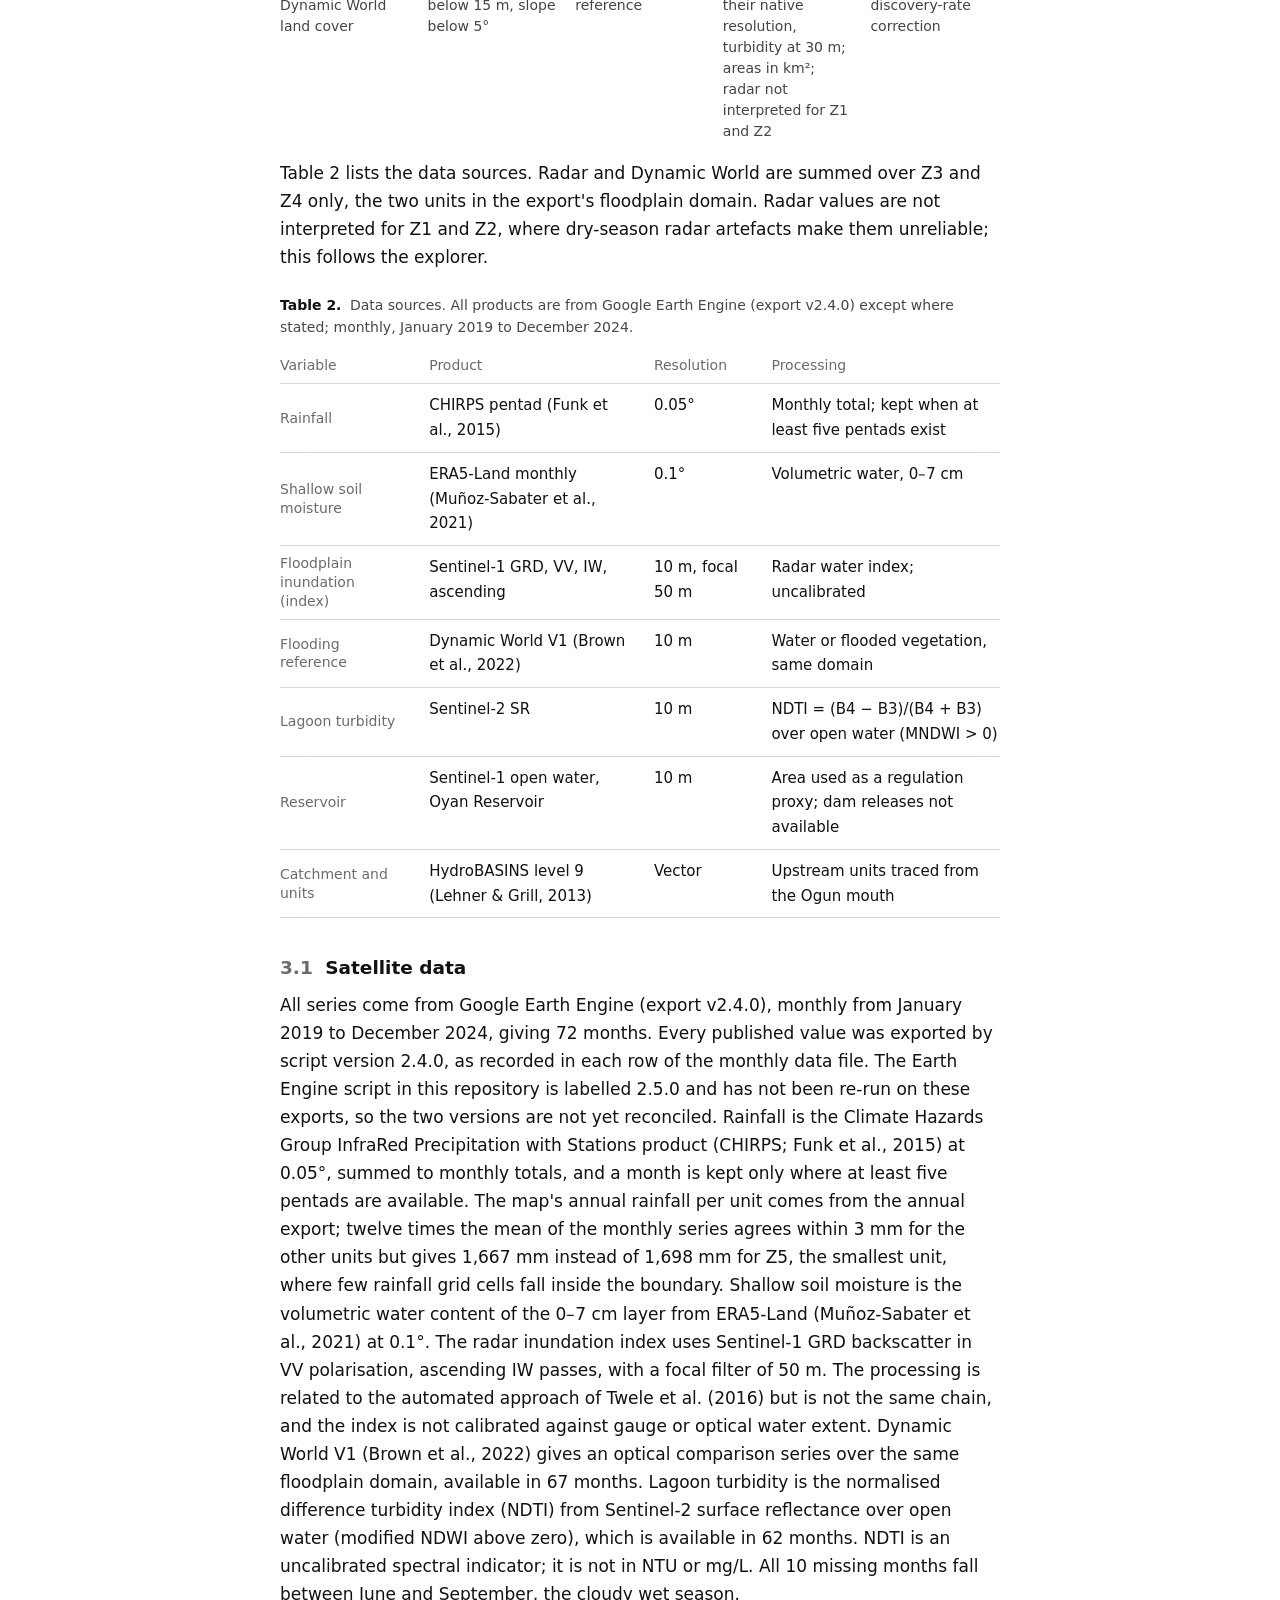
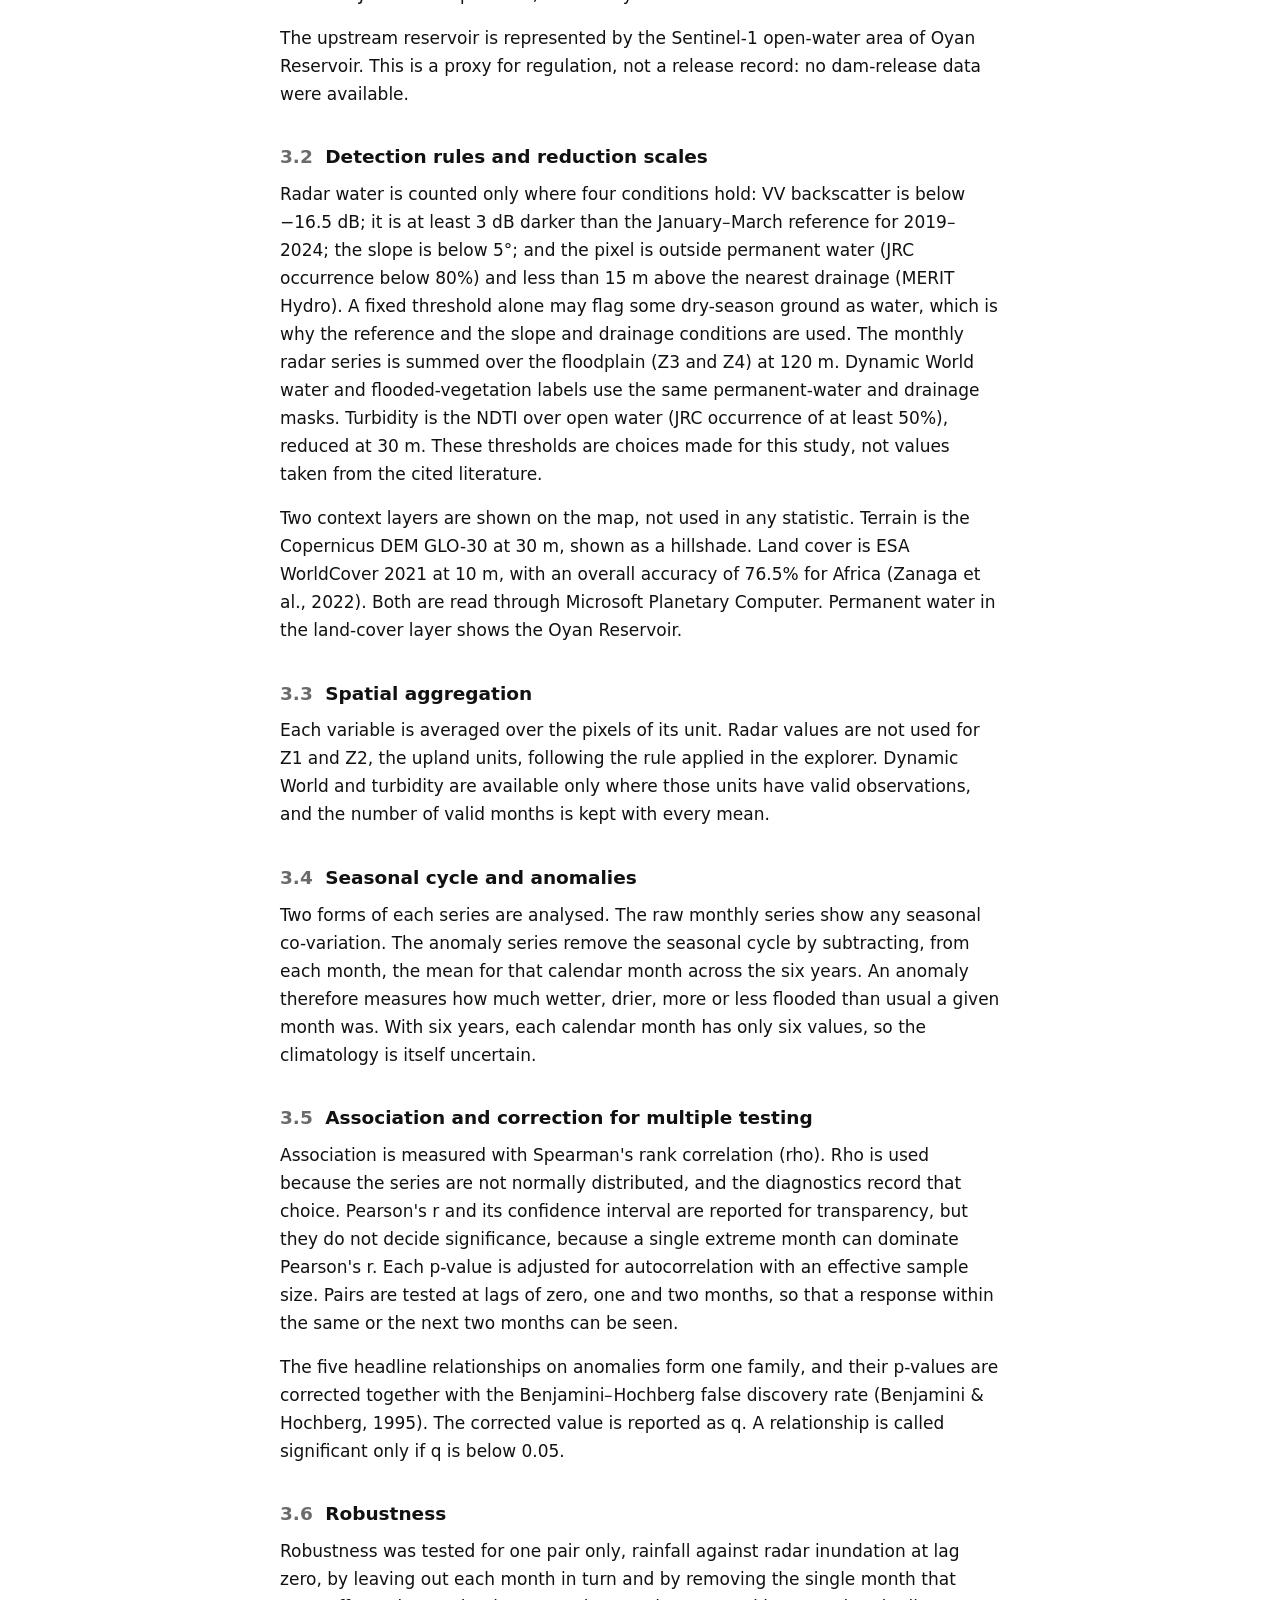
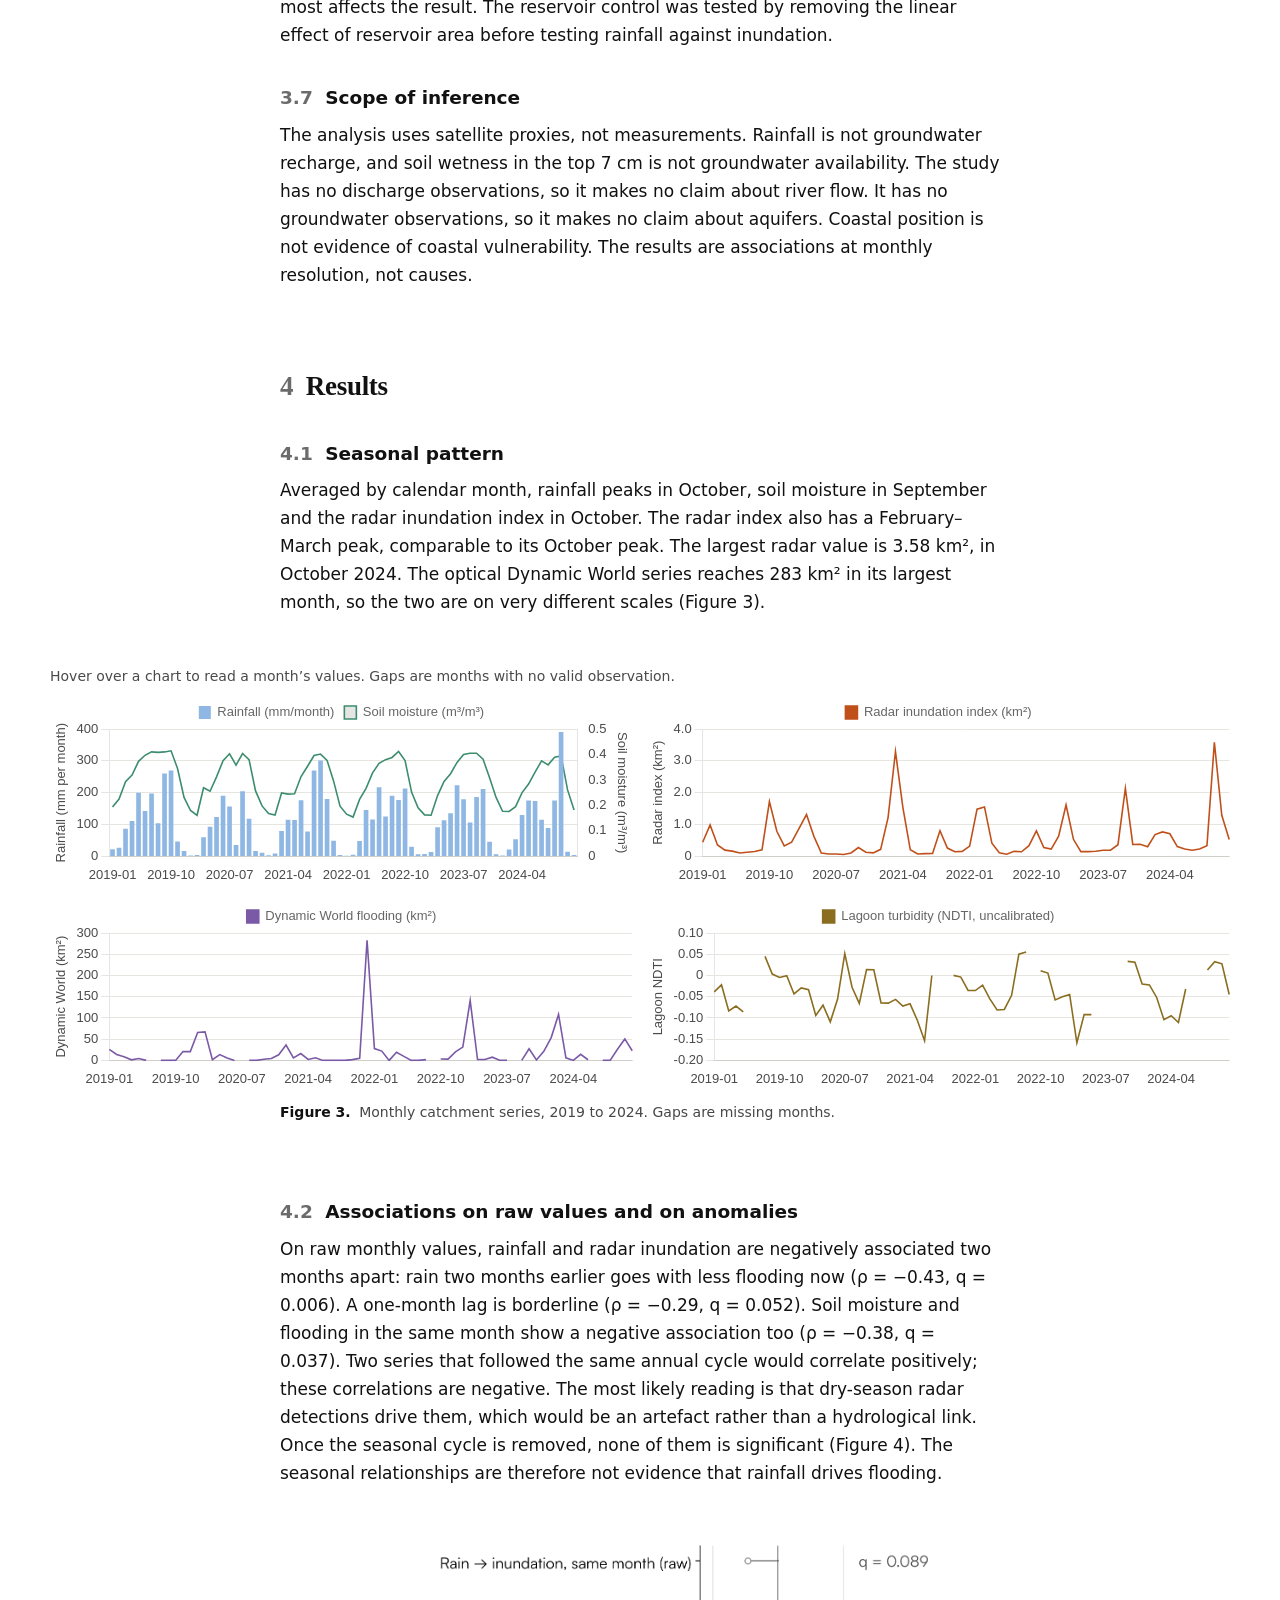
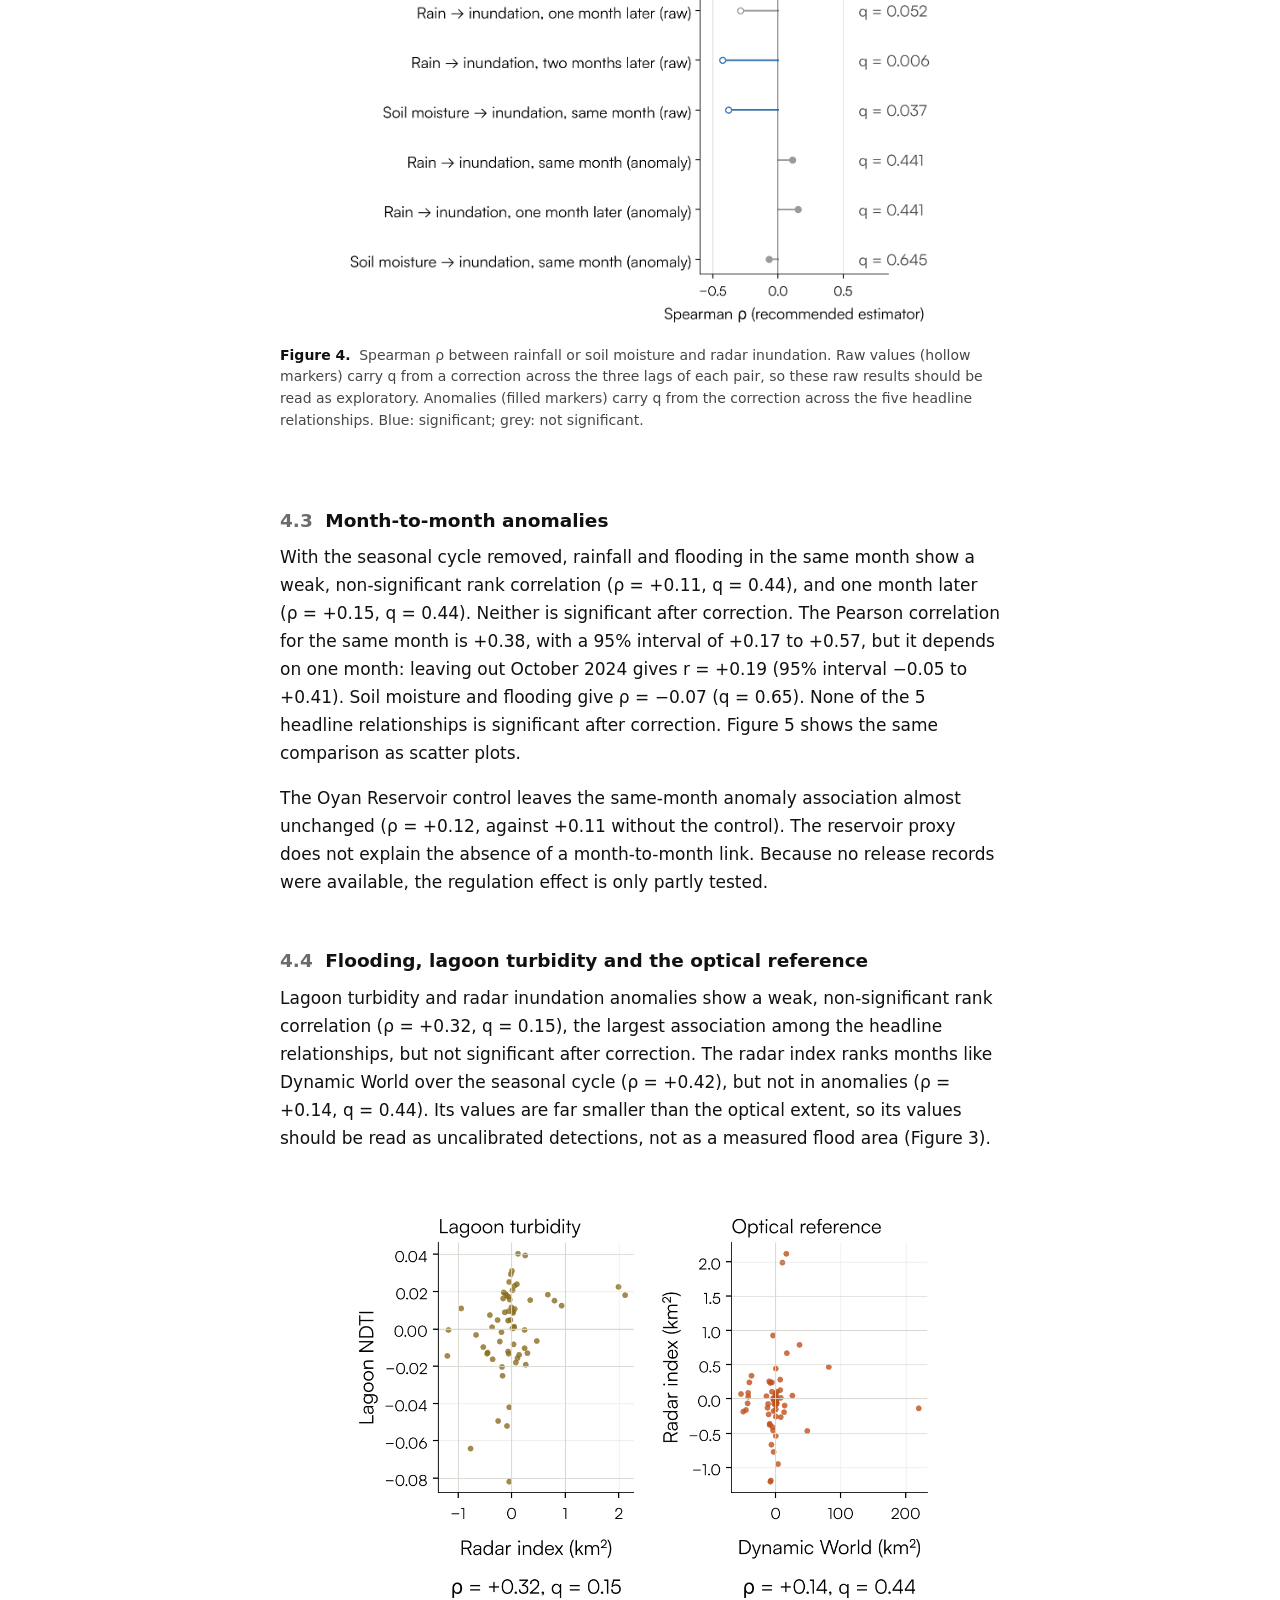
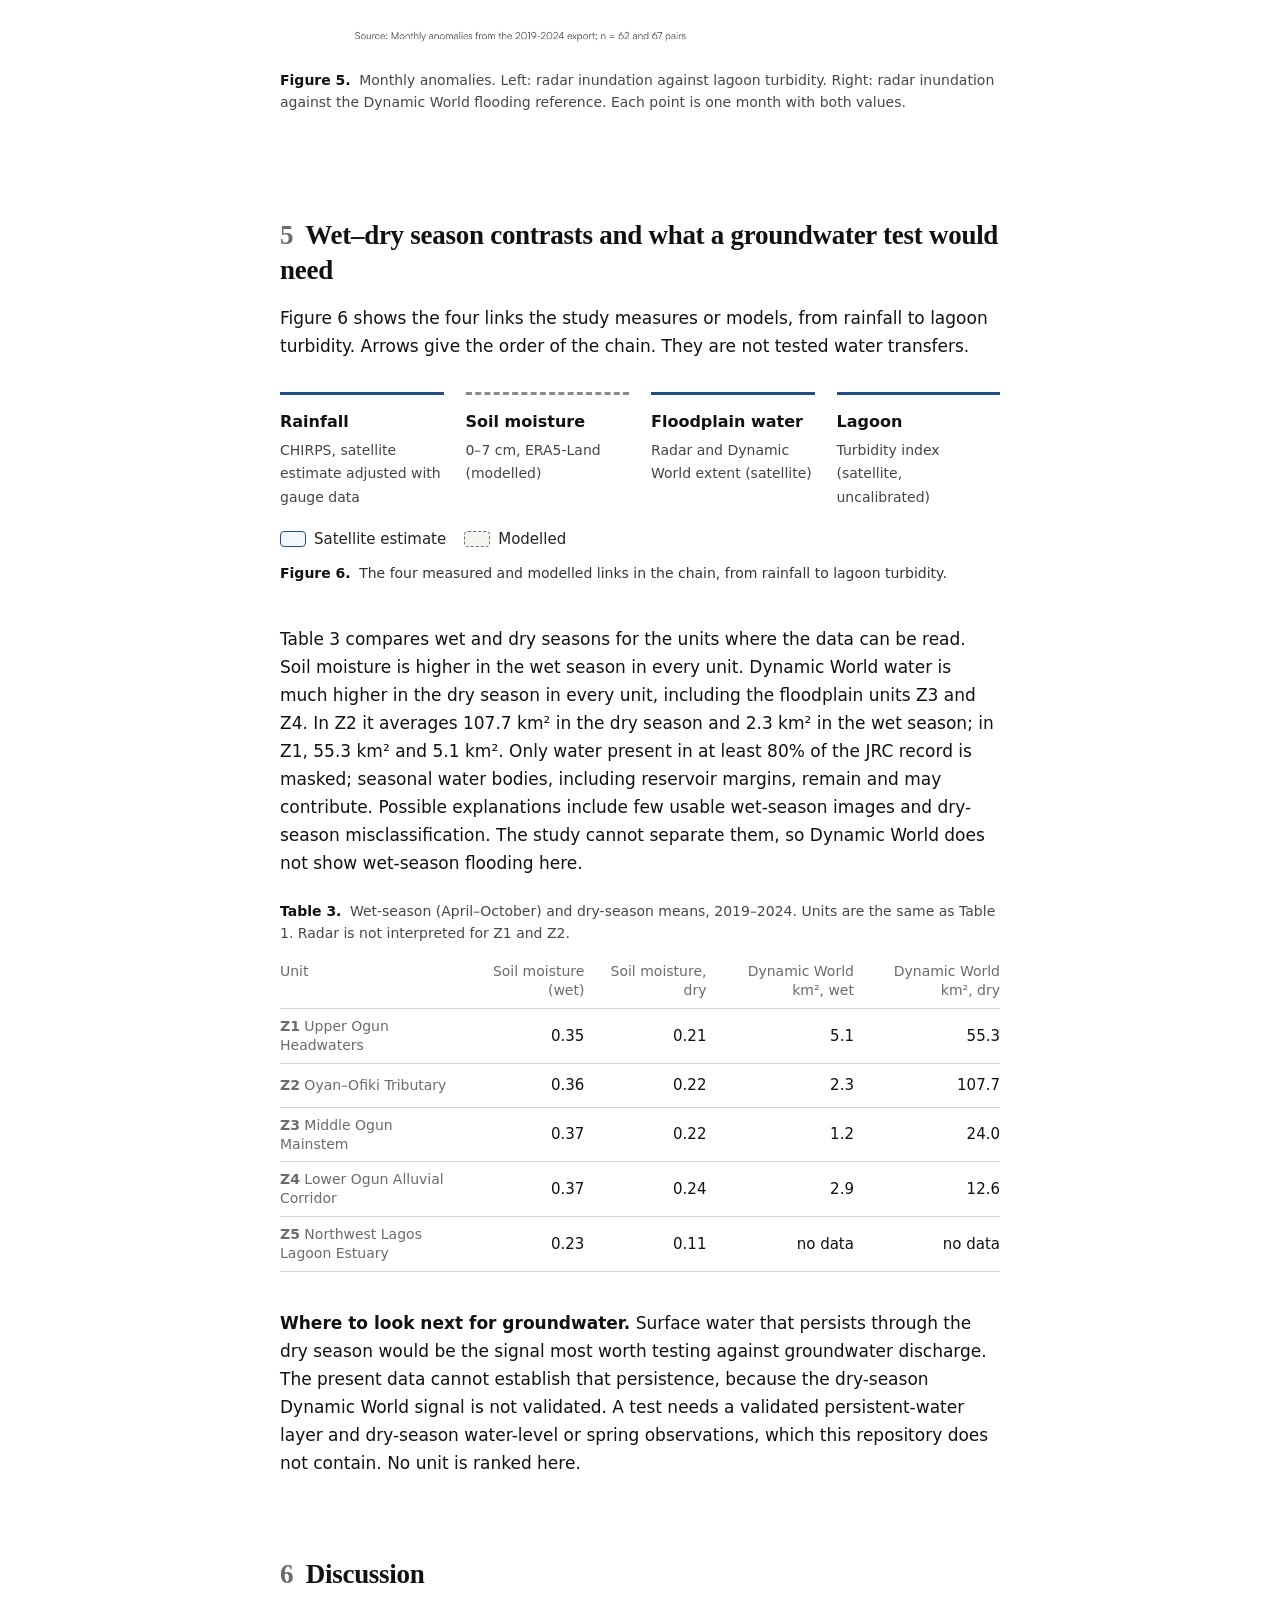
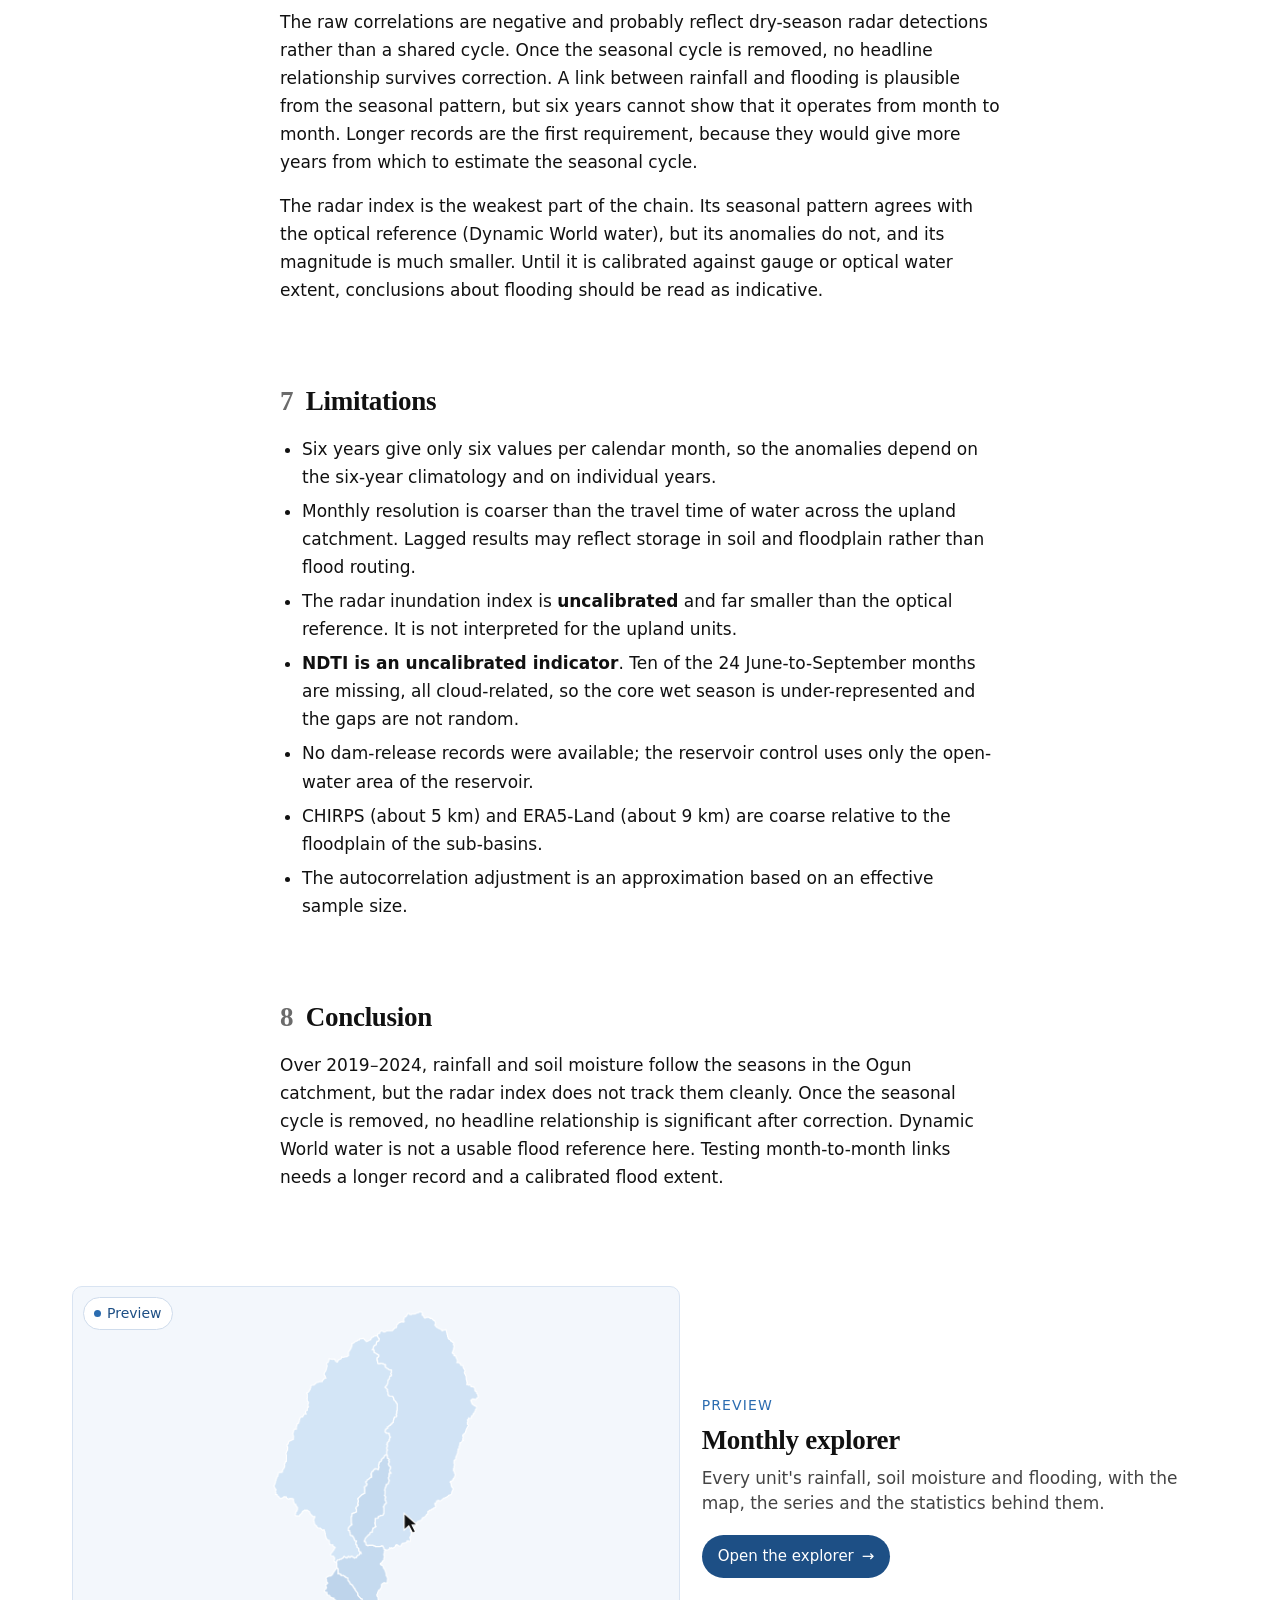
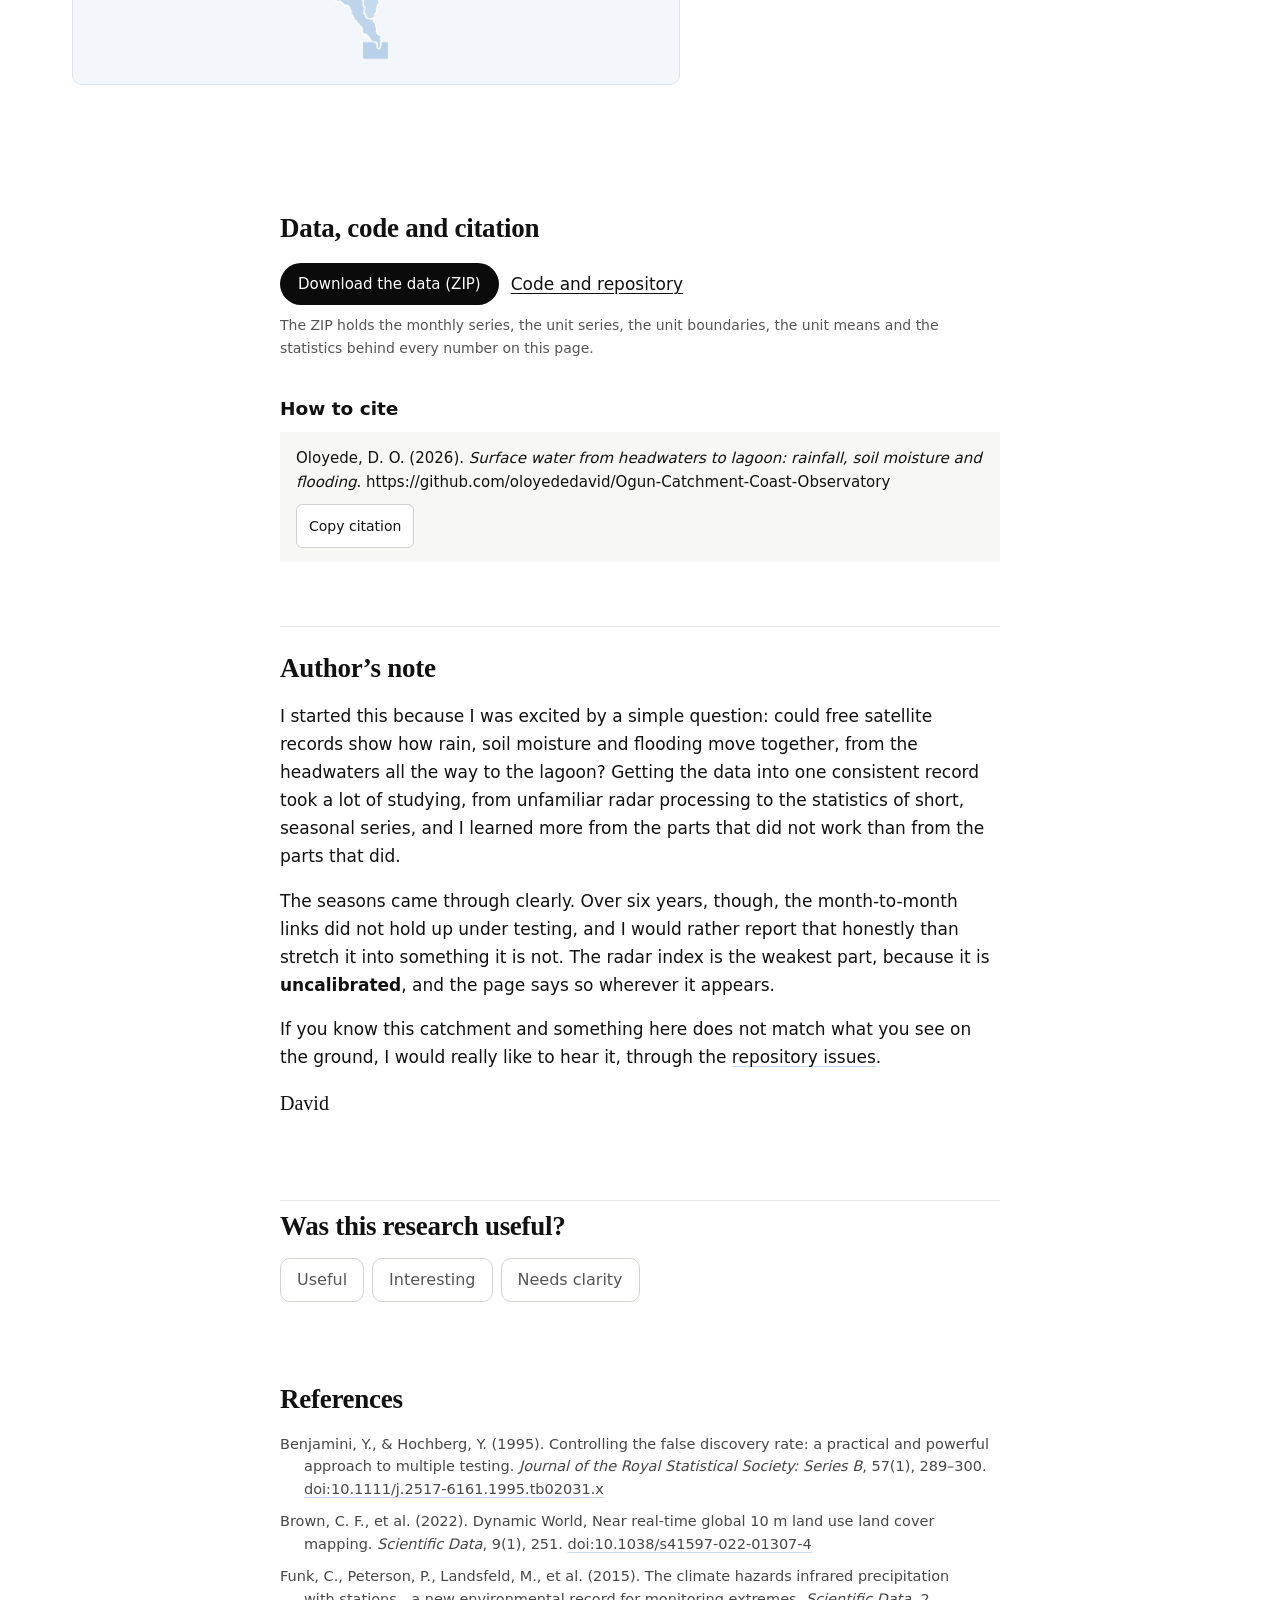
==== commit 57a4726e: "Study bar: six studies, Lekki–Epe groundwater added after Lagos" ====
--- a/docs/index.html
+++ b/docs/index.html
@@ -54,7 +54,7 @@
 .sn-back:hover{color:#141412}
 @media (max-width:620px){.sn-media{width:72px;height:72px}.sn-t span{display:none}.sn-pos{display:none}}
 @media (prefers-reduced-motion:reduce){.sn-media img,.sn-arrow{transition:none}}
-</style><nav class="sn-bar" aria-label="Portfolio"><div class="sn-in"><a class="sn-home" href="https://oloyededavid.github.io/geospatial-rs-portfolio/">← David Oloyede</a><span class="sn-pos">Study 02 of 05</span><span class="sn-pn"><a href="https://oloyededavid.github.io/Observational-Hydrology-Extremes/" title="Hydrological extremes where the gauges are missing: floods, droughts and design rainfall in Nigeria, 1950–2070">Previous</a><a href="https://oloyededavid.github.io/Oueme-Ogun-Groundwater-Recharge/" title="Testing a satellite water balance for groundwater recharge in tropical basement catchments, 2018–2024">Next study →</a></span></div></nav><!-- study-bar:end -->
+</style><nav class="sn-bar" aria-label="Portfolio"><div class="sn-in"><a class="sn-home" href="https://oloyededavid.github.io/geospatial-rs-portfolio/">← David Oloyede</a><span class="sn-pos">Study 02 of 06</span><span class="sn-pn"><a href="https://oloyededavid.github.io/Observational-Hydrology-Extremes/" title="Hydrological extremes where the gauges are missing: floods, droughts and design rainfall in Nigeria, 1950–2070">Previous</a><a href="https://oloyededavid.github.io/Oueme-Ogun-Groundwater-Recharge/" title="Testing a satellite water balance for groundwater recharge in tropical basement catchments, 2018–2024">Next study →</a></span></div></nav><!-- study-bar:end -->
 <nav class="skipnav" aria-label="Skip link"><a class="skip" href="#abstract">Skip to the abstract</a></nav>
 
 <noscript><p style="max-width:720px;margin:12px auto;padding:10px 14px;border:1px solid #d9d9d5;border-radius:6px;background:#fff;color:#141412;font:400 14px/1.5 system-ui,sans-serif">Turn on JavaScript to see the maps, charts and the numbers that are read from the data files. The text is readable without it.</p></noscript>
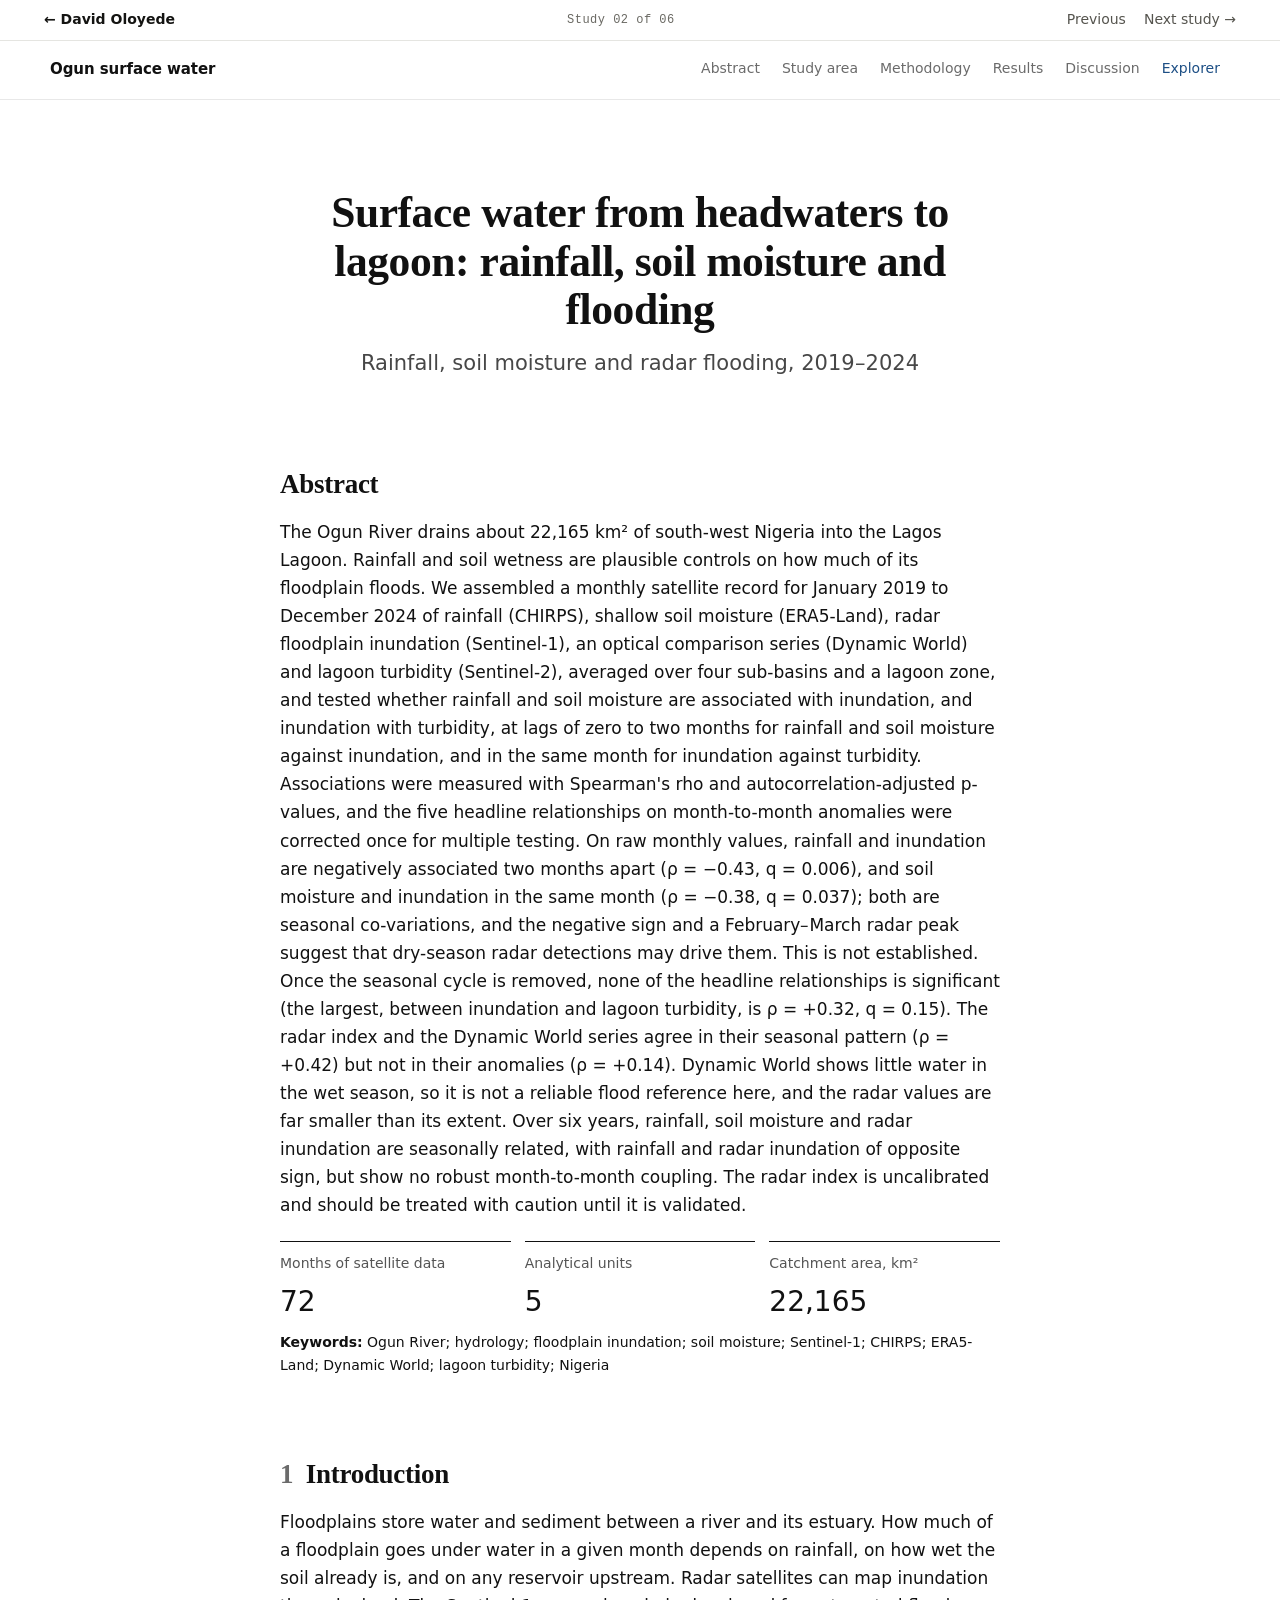
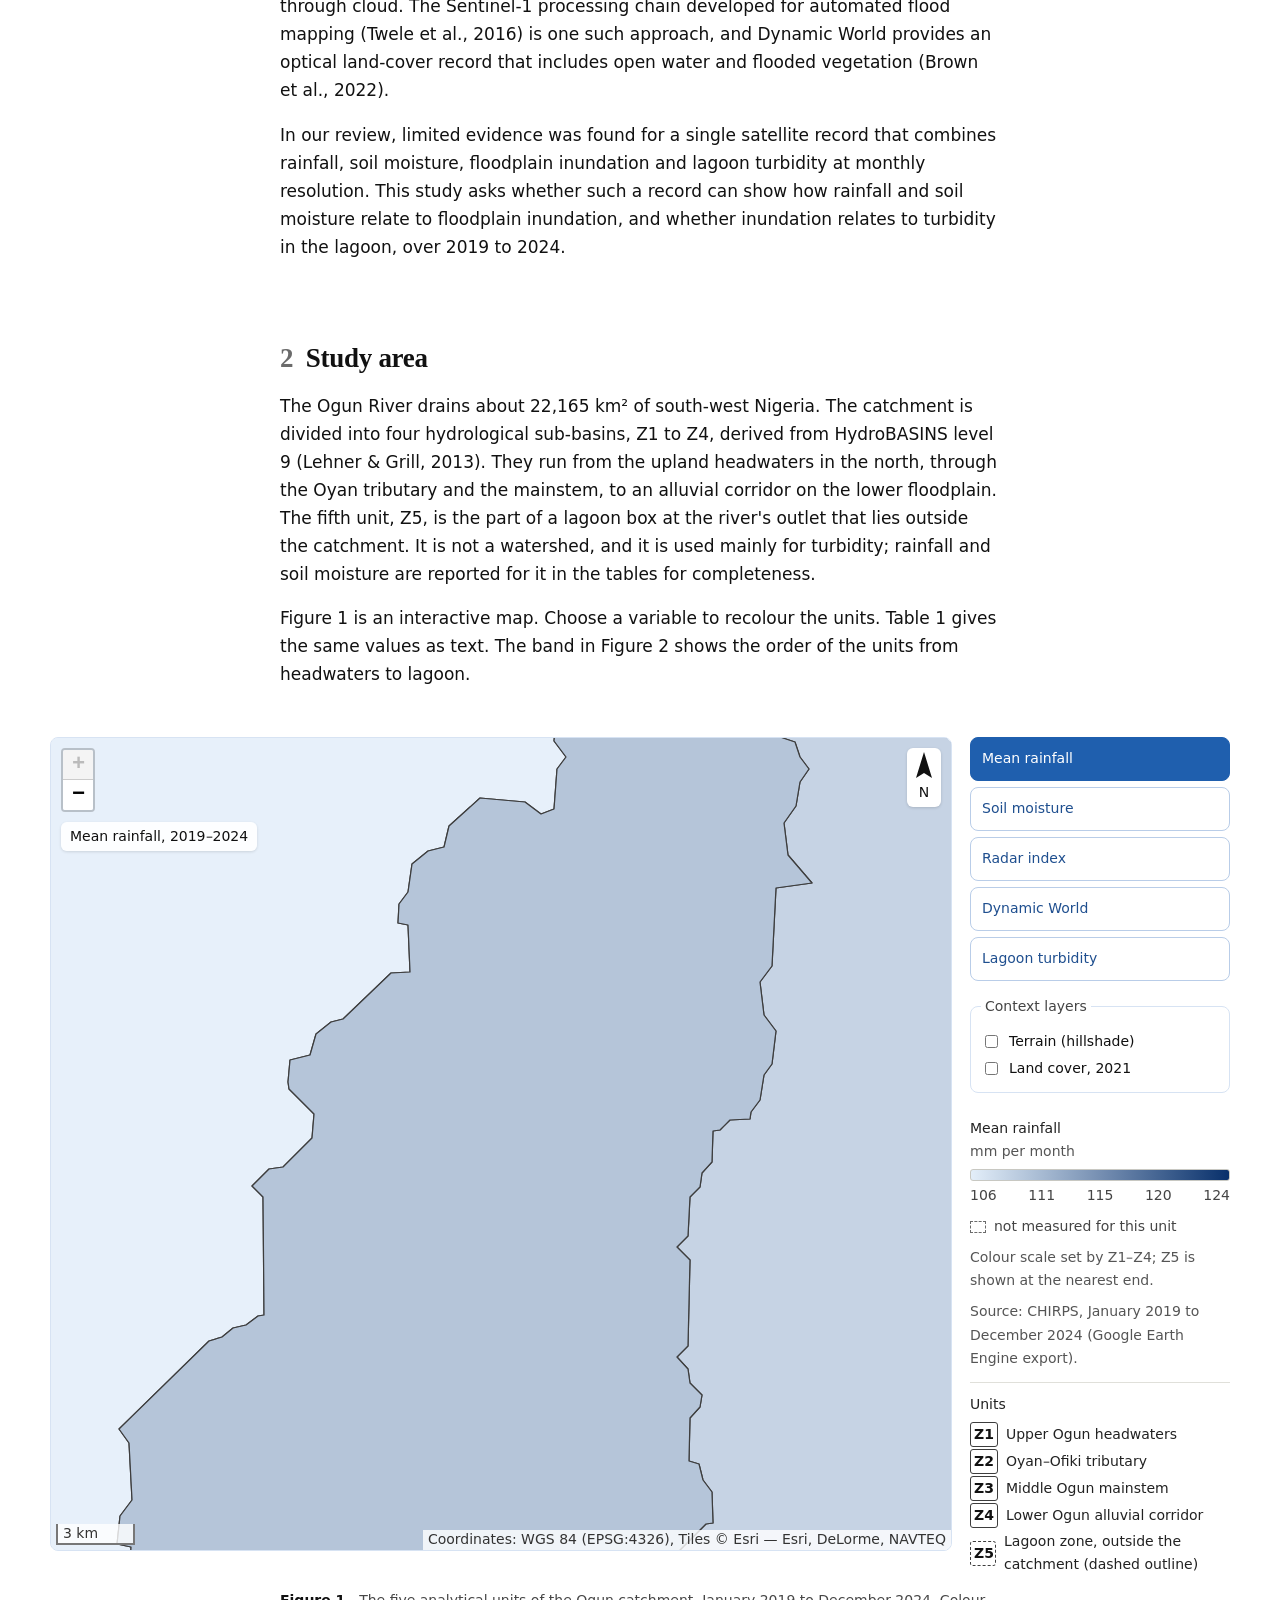
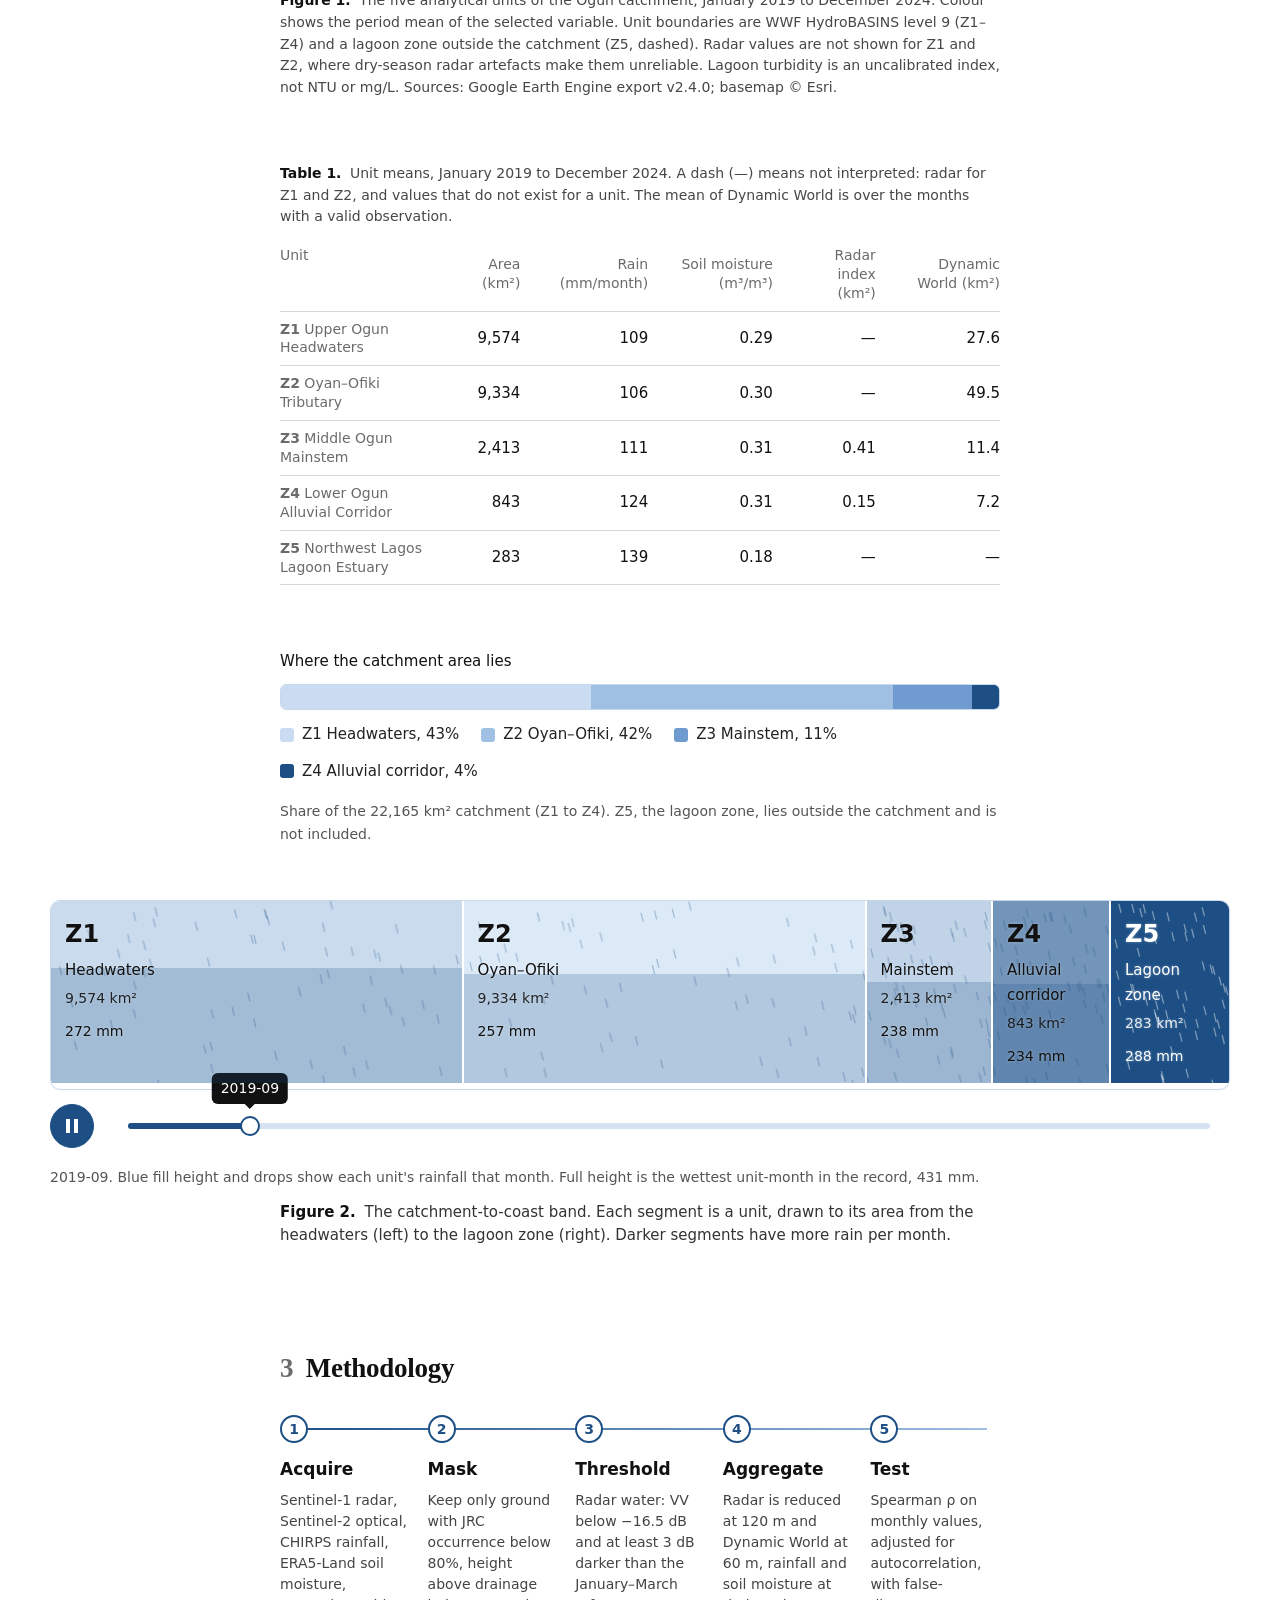
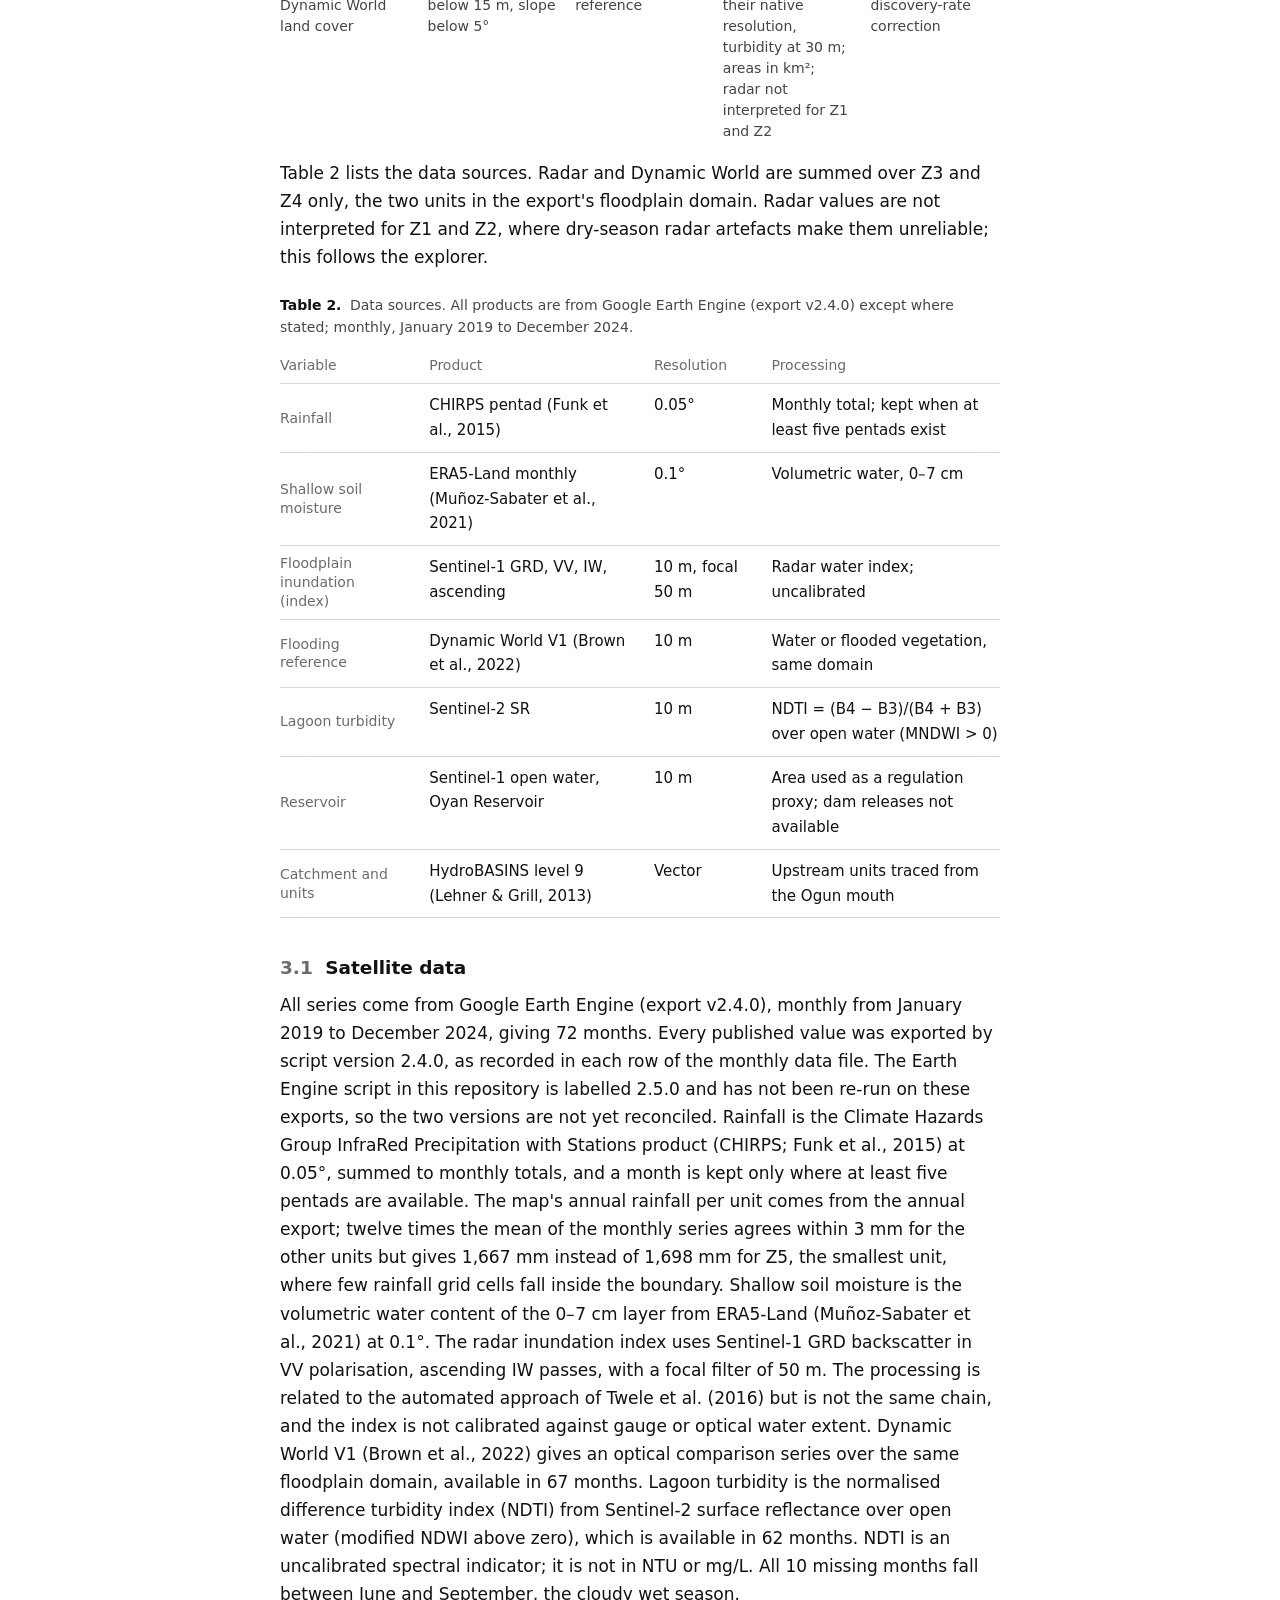
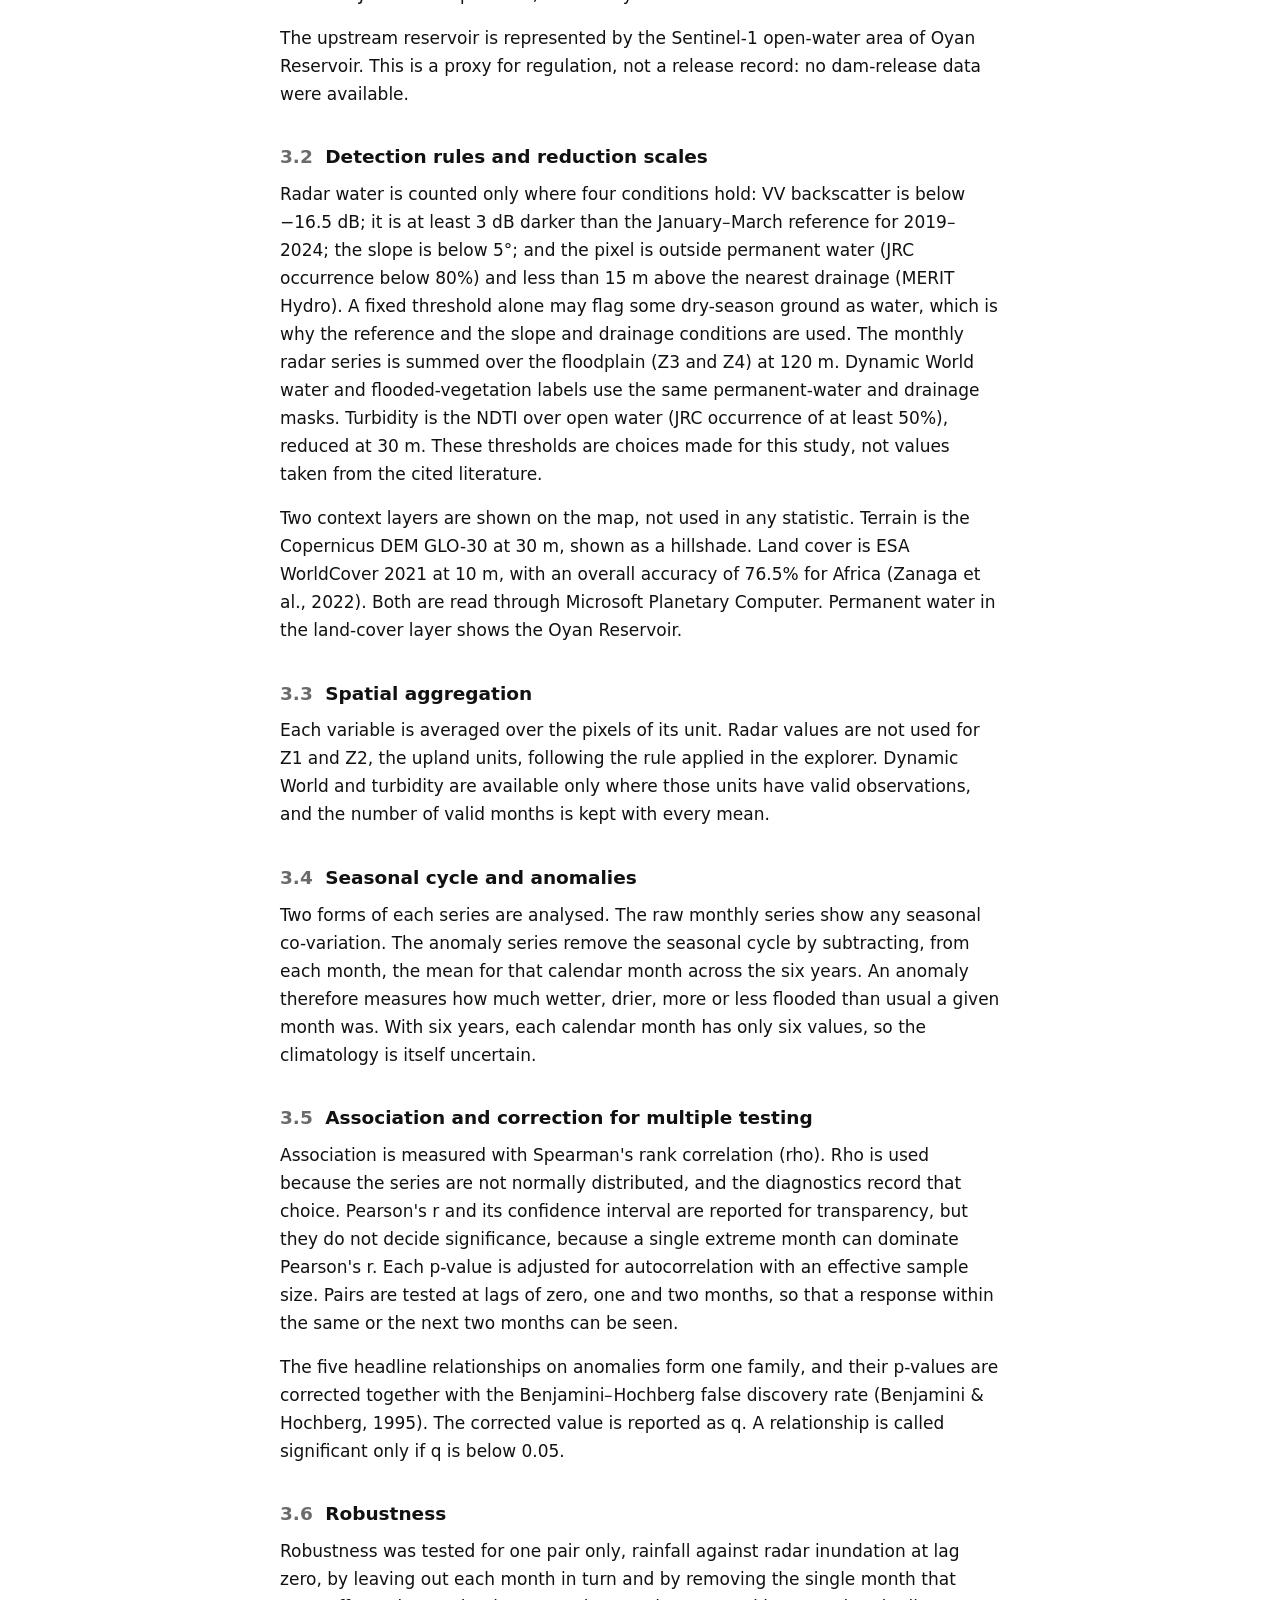
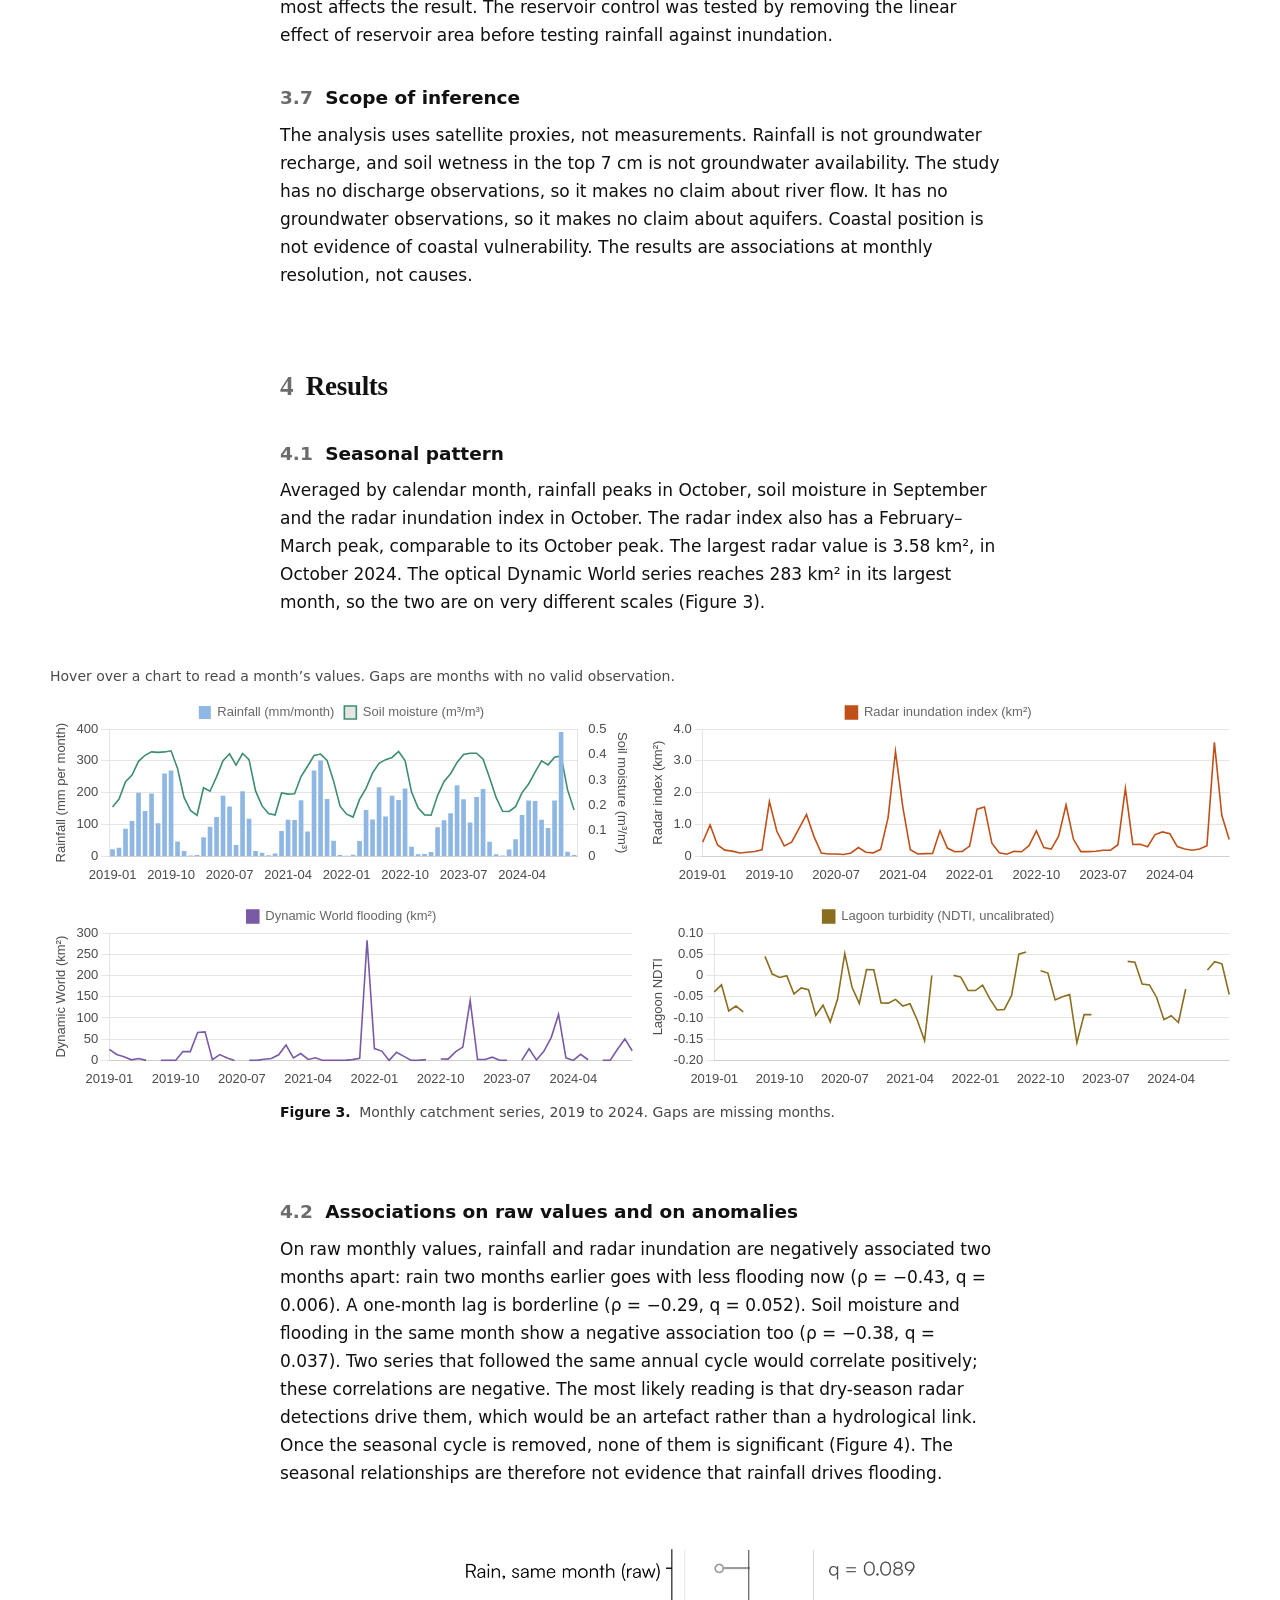
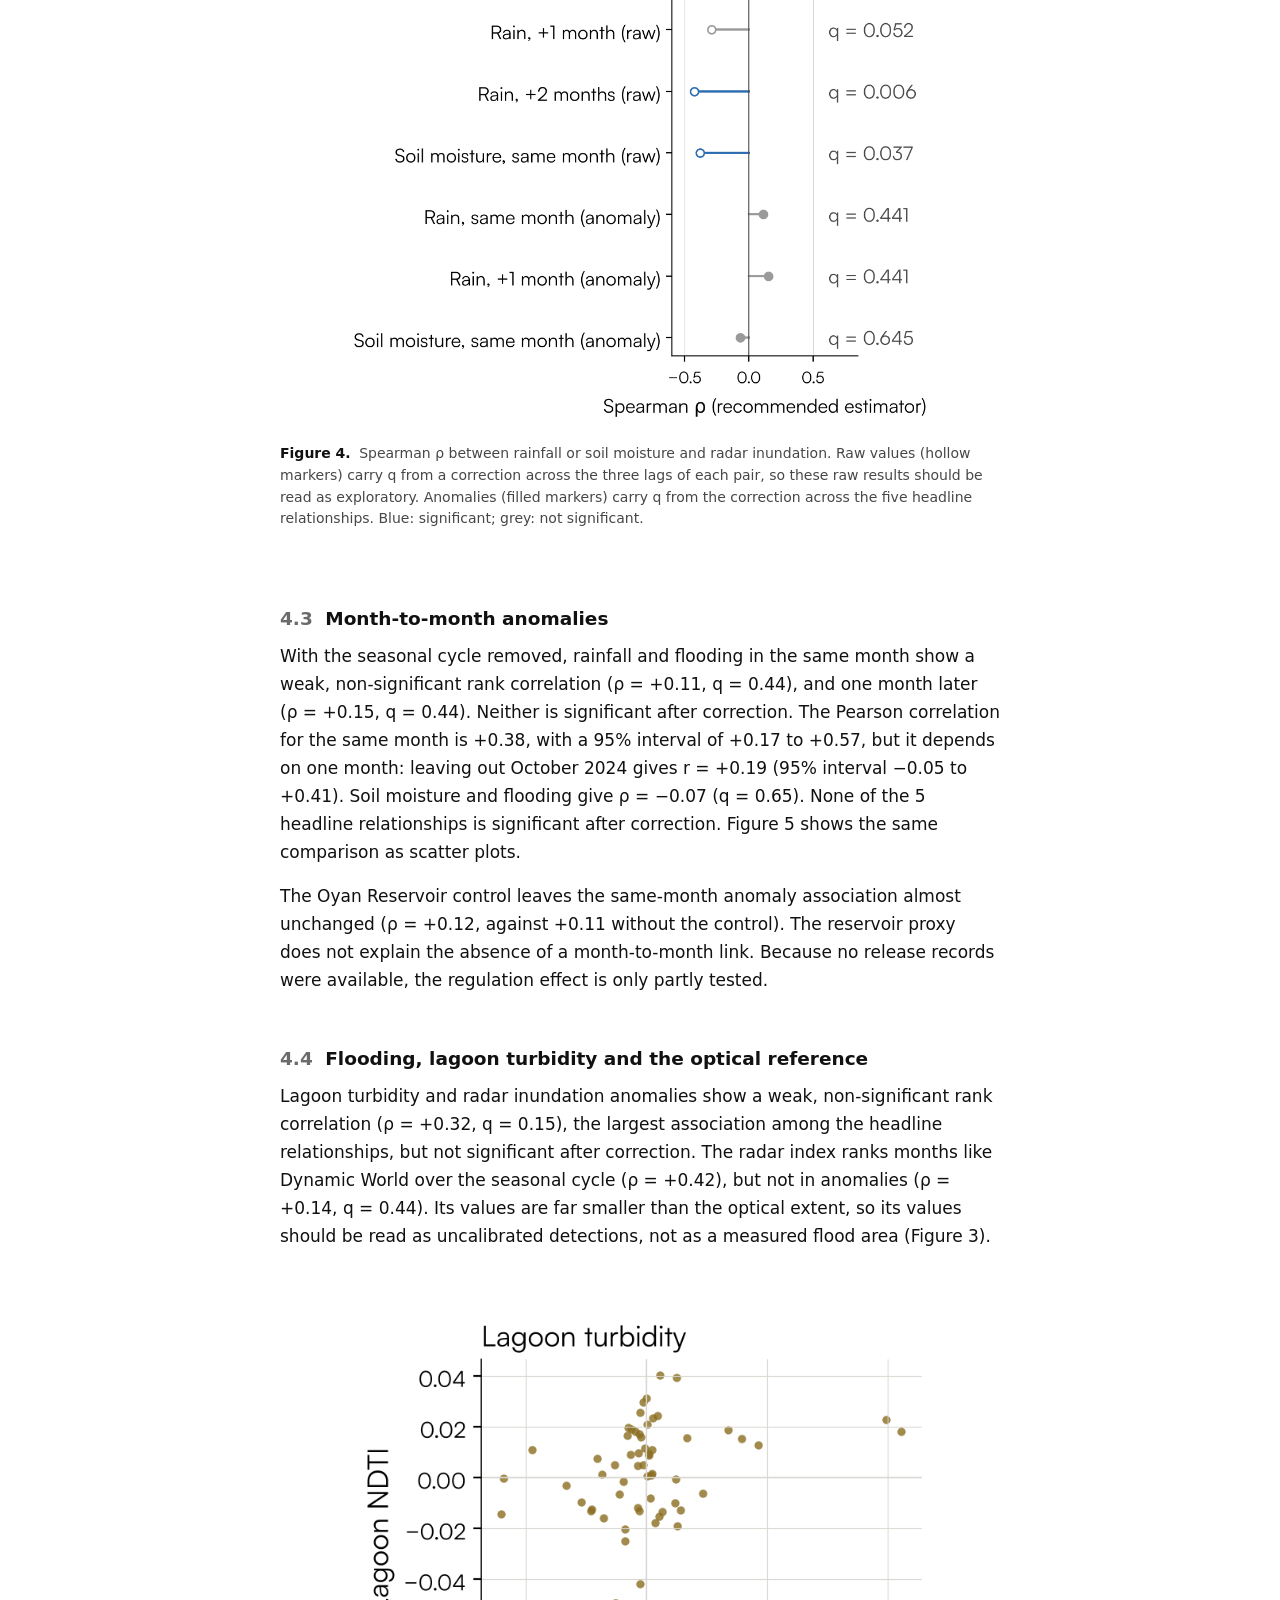
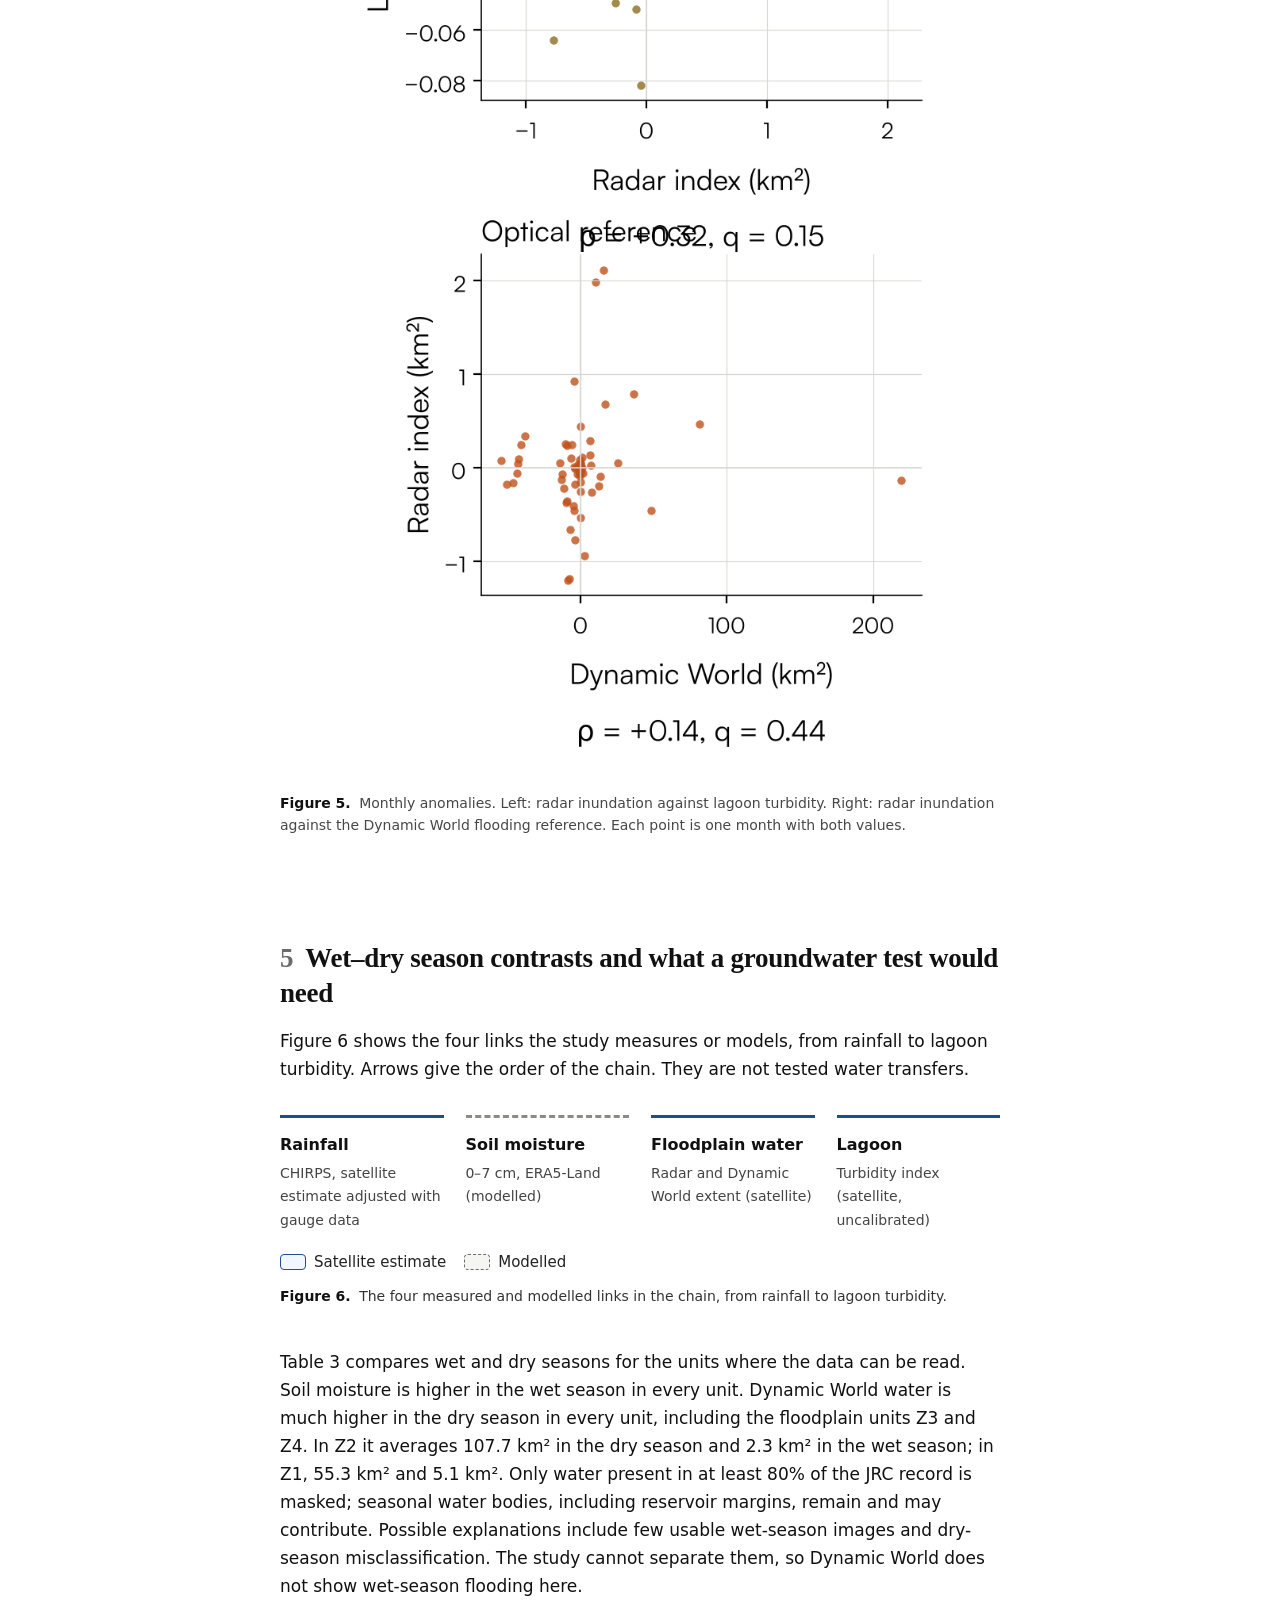
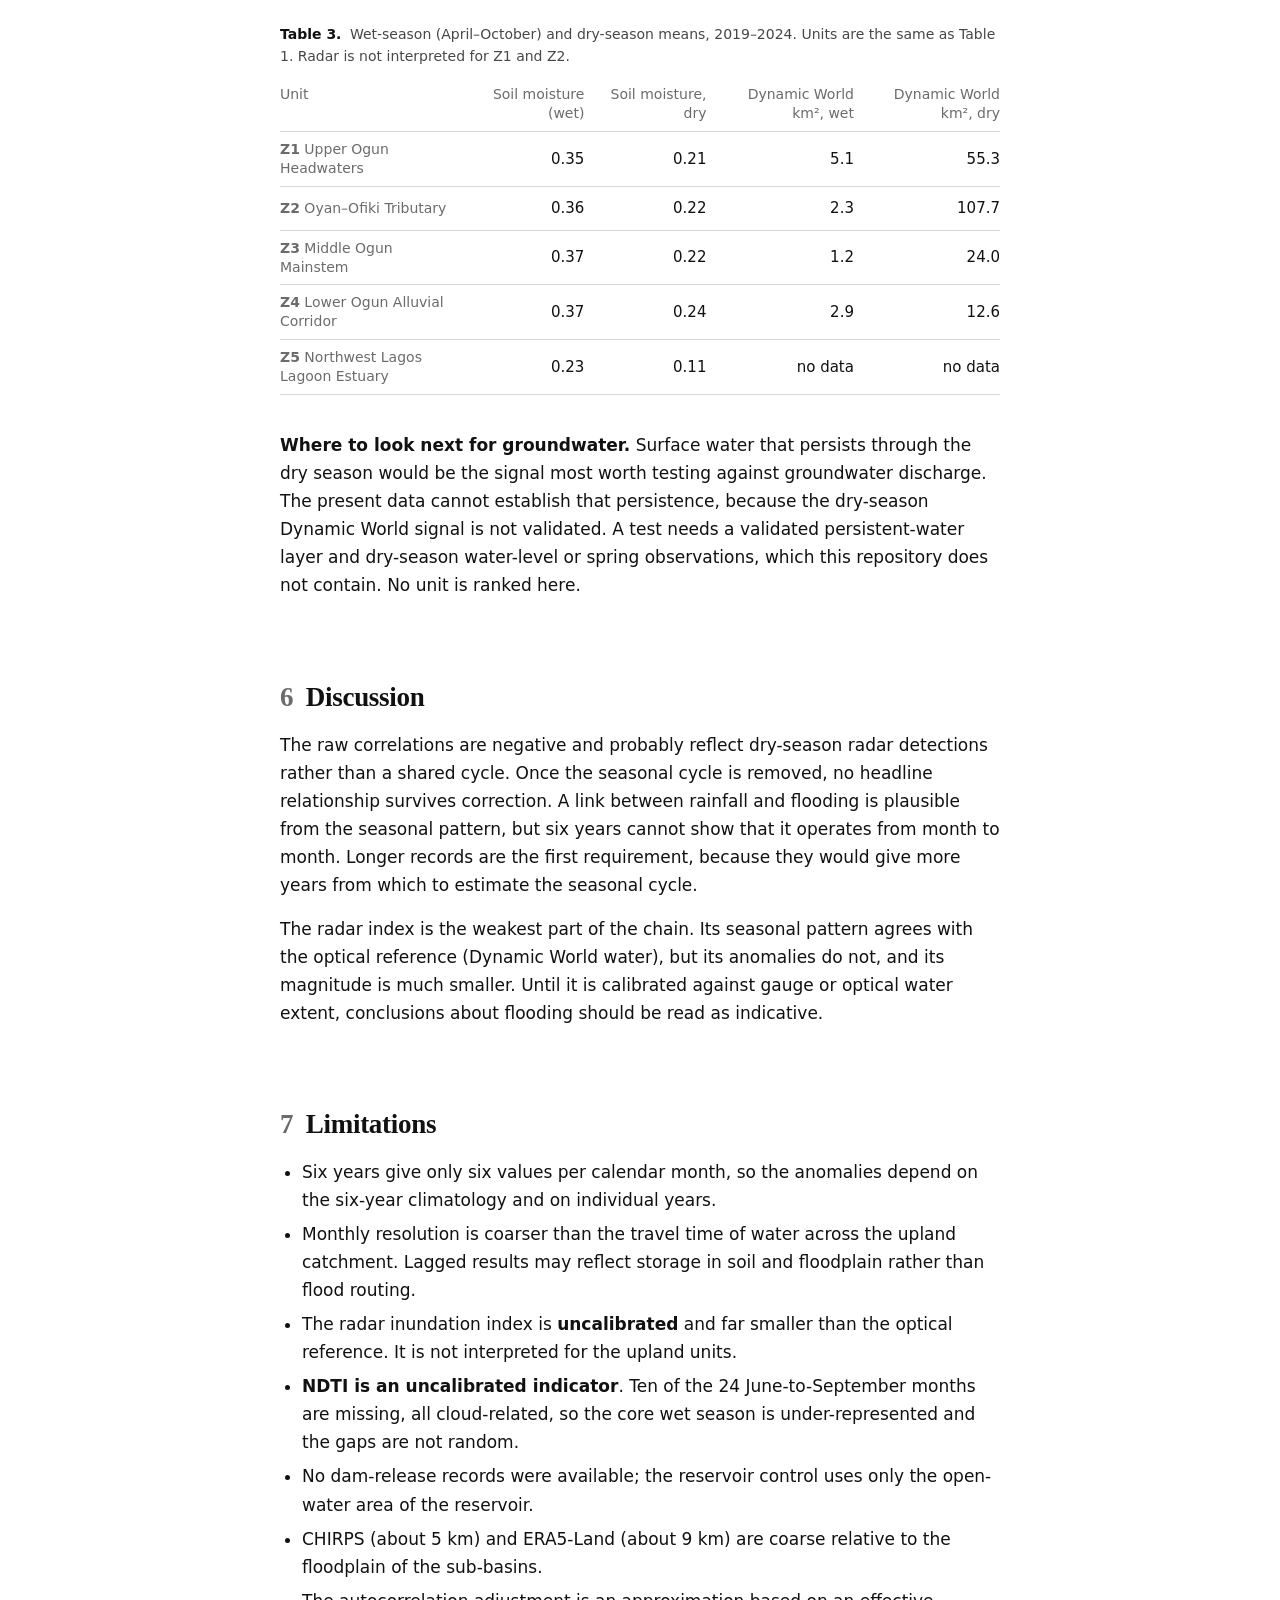
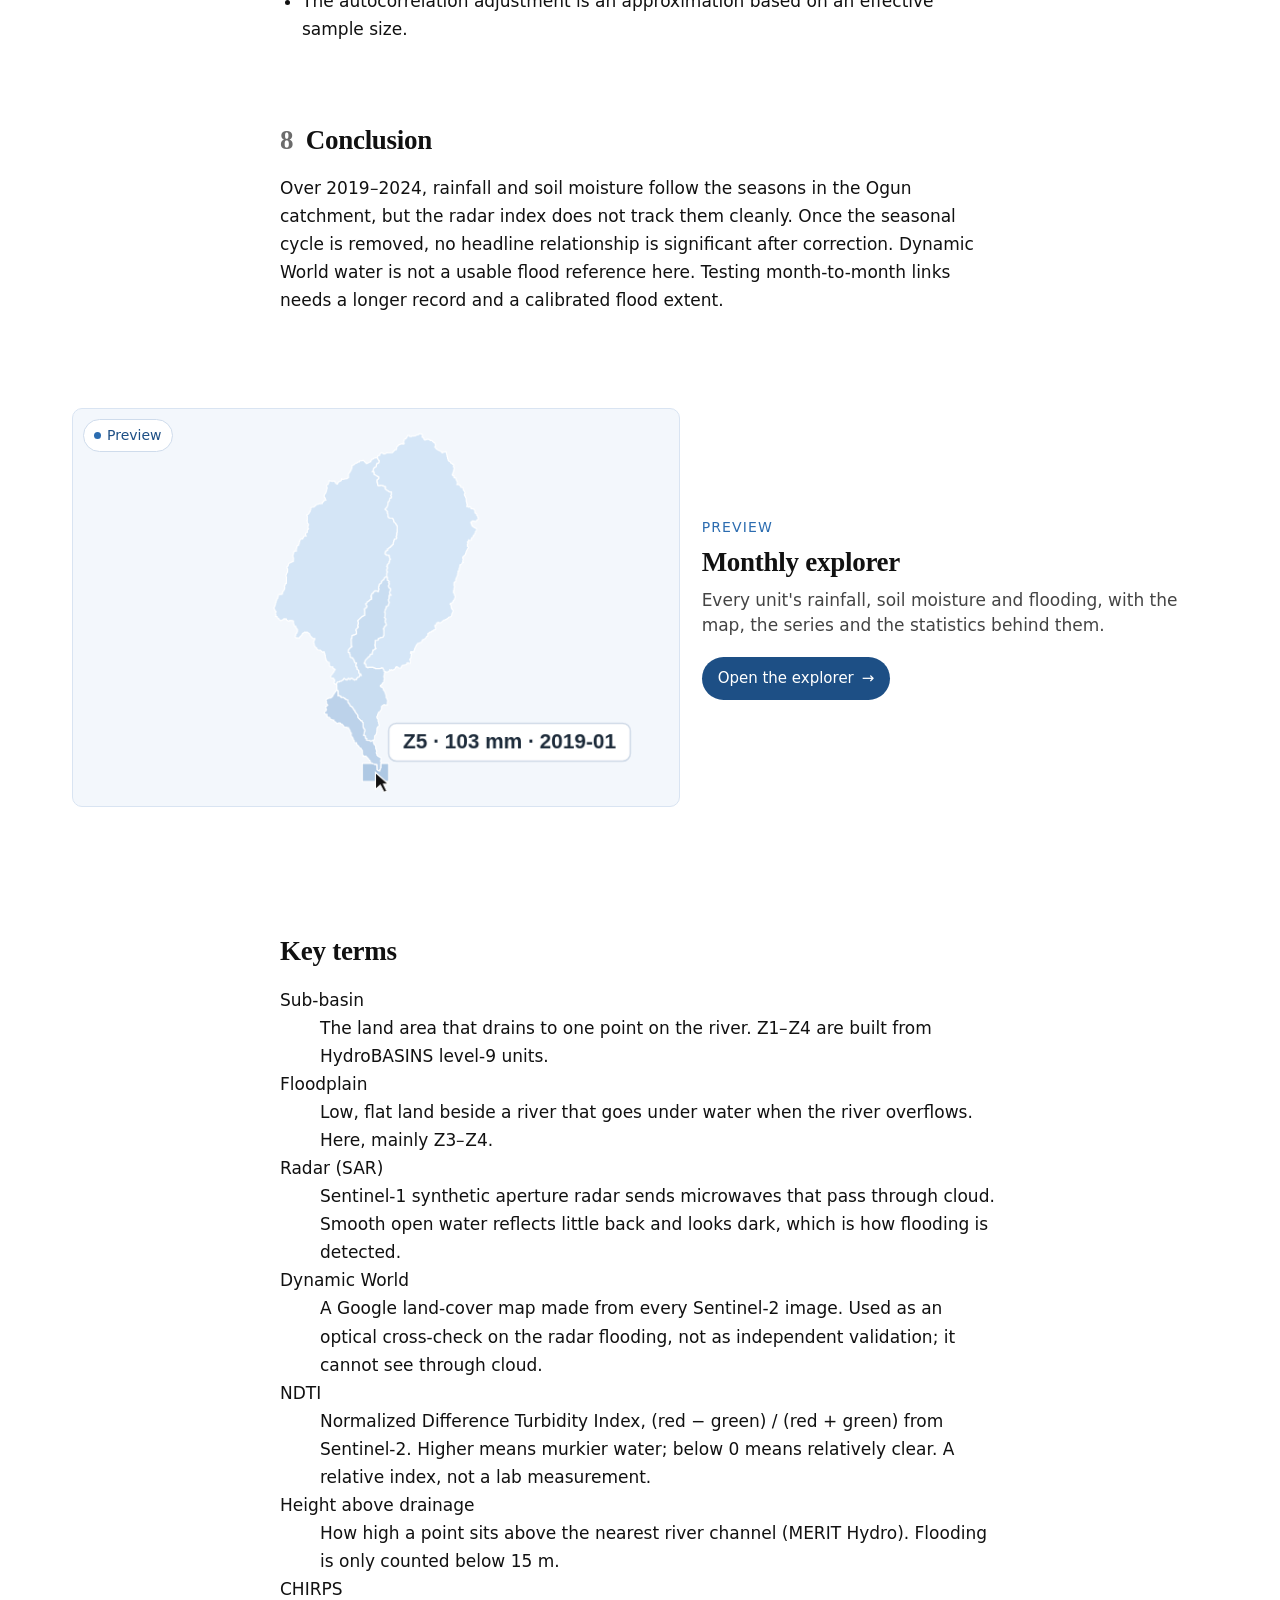
==== commit d154f28d: "Key terms on the study page; 'A note from me' and the footer line as on the other study sites" ====
--- a/docs/index.html
+++ b/docs/index.html
@@ -321,6 +321,23 @@
     </section>
     
 
+    <section id="key-terms" data-reveal aria-labelledby="h-terms">
+        <h2 id="h-terms">Key terms</h2>
+        <dl class="glossary">
+            <dt>Sub-basin</dt><dd>The land area that drains to one point on the river. Z1–Z4 are built from HydroBASINS level-9 units.</dd>
+            <dt>Floodplain</dt><dd>Low, flat land beside a river that goes under water when the river overflows. Here, mainly Z3–Z4.</dd>
+            <dt>Radar (SAR)</dt><dd>Sentinel-1 synthetic aperture radar sends microwaves that pass through cloud. Smooth open water reflects little back and looks dark, which is how flooding is detected.</dd>
+            <dt>Dynamic World</dt><dd>A Google land-cover map made from every Sentinel-2 image. Used as an optical cross-check on the radar flooding, not as independent validation; it cannot see through cloud.</dd>
+            <dt>NDTI</dt><dd>Normalized Difference Turbidity Index, (red − green) / (red + green) from Sentinel-2. Higher means murkier water; below 0 means relatively clear. A relative index, not a lab measurement.</dd>
+            <dt>Height above drainage</dt><dd>How high a point sits above the nearest river channel (MERIT Hydro). Flooding is only counted below 15 m.</dd>
+            <dt>CHIRPS</dt><dd>A rainfall dataset combining satellite estimates and rain gauges, at about 5 km resolution.</dd>
+            <dt>ERA5-Land</dt><dd>A weather-model reconstruction of past conditions; here, the water held in the top 7 cm of soil.</dd>
+            <dt>Deseasonalized</dt><dd>Each month minus the average for that calendar month, so the normal wet and dry seasons do not create false correlations.</dd>
+            <dt>Spearman ρ</dt><dd>A rank correlation from −1 to 1: do higher values of one go with higher values of the other? Not swayed much by a single extreme month.</dd>
+            <dt>Effective n</dt><dd>The number of independent months the test really has. Neighbouring months are similar, so it can be smaller than the number of months.</dd>
+        </dl>
+    </section>
+
     <section id="data-code" data-reveal aria-labelledby="h-dc">
         <h2 id="h-dc">Data, code and citation</h2>
         <div class="data-actions">
@@ -336,7 +353,7 @@
     </section>
 
     <section id="note" class="note" aria-labelledby="h-note">
-        <h2 id="h-note">Author’s note</h2>
+        <h2 id="h-note">A note from me</h2>
         <p>I started this because I was excited by a simple question: could free satellite records show how rain, soil moisture and flooding move together, from the headwaters all the way to the lagoon? Getting the data into one consistent record took a lot of studying, from unfamiliar radar processing to the statistics of short, seasonal series, and I learned more from the parts that did not work than from the parts that did.</p>
         <p>The seasons came through clearly. Over six years, though, the month-to-month links did not hold up under testing, and I would rather report that honestly than stretch it into something it is not. The radar index is the weakest part, because it is <strong>uncalibrated</strong>, and the page says so wherever it appears.</p>
         <p>If you know this catchment and something here does not match what you see on the ground, I would really like to hear it, through the <a href="https://github.com/oloyededavid/Ogun-Catchment-Coast-Observatory/issues" target="_blank" rel="noopener">repository issues</a>.</p>
@@ -371,9 +388,9 @@
 
 <footer>
     <div class="inner">
-        <p class="sig"><span>David Oloyede</span><span><a href="https://github.com/oloyededavid" target="_blank" rel="noopener">github.com/oloyededavid</a></span><span>Last updated <time datetime="2026-11-15">15 November 2026</time></span><span class="sig-meta"><span id="views" hidden></span></span></p>
+        <p class="sig"><span>David Oloyede</span><span><a href="https://github.com/oloyededavid" target="_blank" rel="noopener">github.com/oloyededavid</a></span><span>Last updated <time datetime="2026-11-17">17 November 2026</time></span><span class="sig-meta"><span id="views" hidden></span></span></p>
         <p>Code MIT, derived data CC BY 4.0. Source data keep their own terms: CHIRPS (Climate Hazards Center, UC Santa Barbara), ERA5-Land (Copernicus), Sentinel-1 and Sentinel-2 (Copernicus), Dynamic World (Google and World Resources Institute), HydroBASINS (WWF / HydroSHEDS).</p>
-        <p>Other studies: <a href="https://oloyededavid.github.io/Oueme-Ogun-Groundwater-Recharge/" target="_blank" rel="noopener">Ouémé–Ogun recharge</a> · <a href="https://oloyededavid.github.io/Lagos-Urban-Heat-Analytics/" target="_blank" rel="noopener">Lagos urban heat</a></p>
+        <!-- study-others:start --><p class="others">Other studies: <a href="https://oloyededavid.github.io/Observational-Hydrology-Extremes/">Nigeria floods, drought and design rainfall</a> · <a href="https://oloyededavid.github.io/Oueme-Ogun-Groundwater-Recharge/">Ouémé–Ogun recharge</a> · <a href="https://oloyededavid.github.io/Groundwater-Storage-Gravimetry/">Lake Chad water storage</a> · <a href="https://oloyededavid.github.io/Lagos-Urban-Heat-Analytics/">Lagos urban heat</a> · <a href="https://oloyededavid.github.io/Coastal-Hydrogeology-Modeling/">Lekki–Epe groundwater</a></p><!-- study-others:end -->
     </div>
 </footer>
 <script src="vendor/leaflet-1.9.4/leaflet.js"></script>
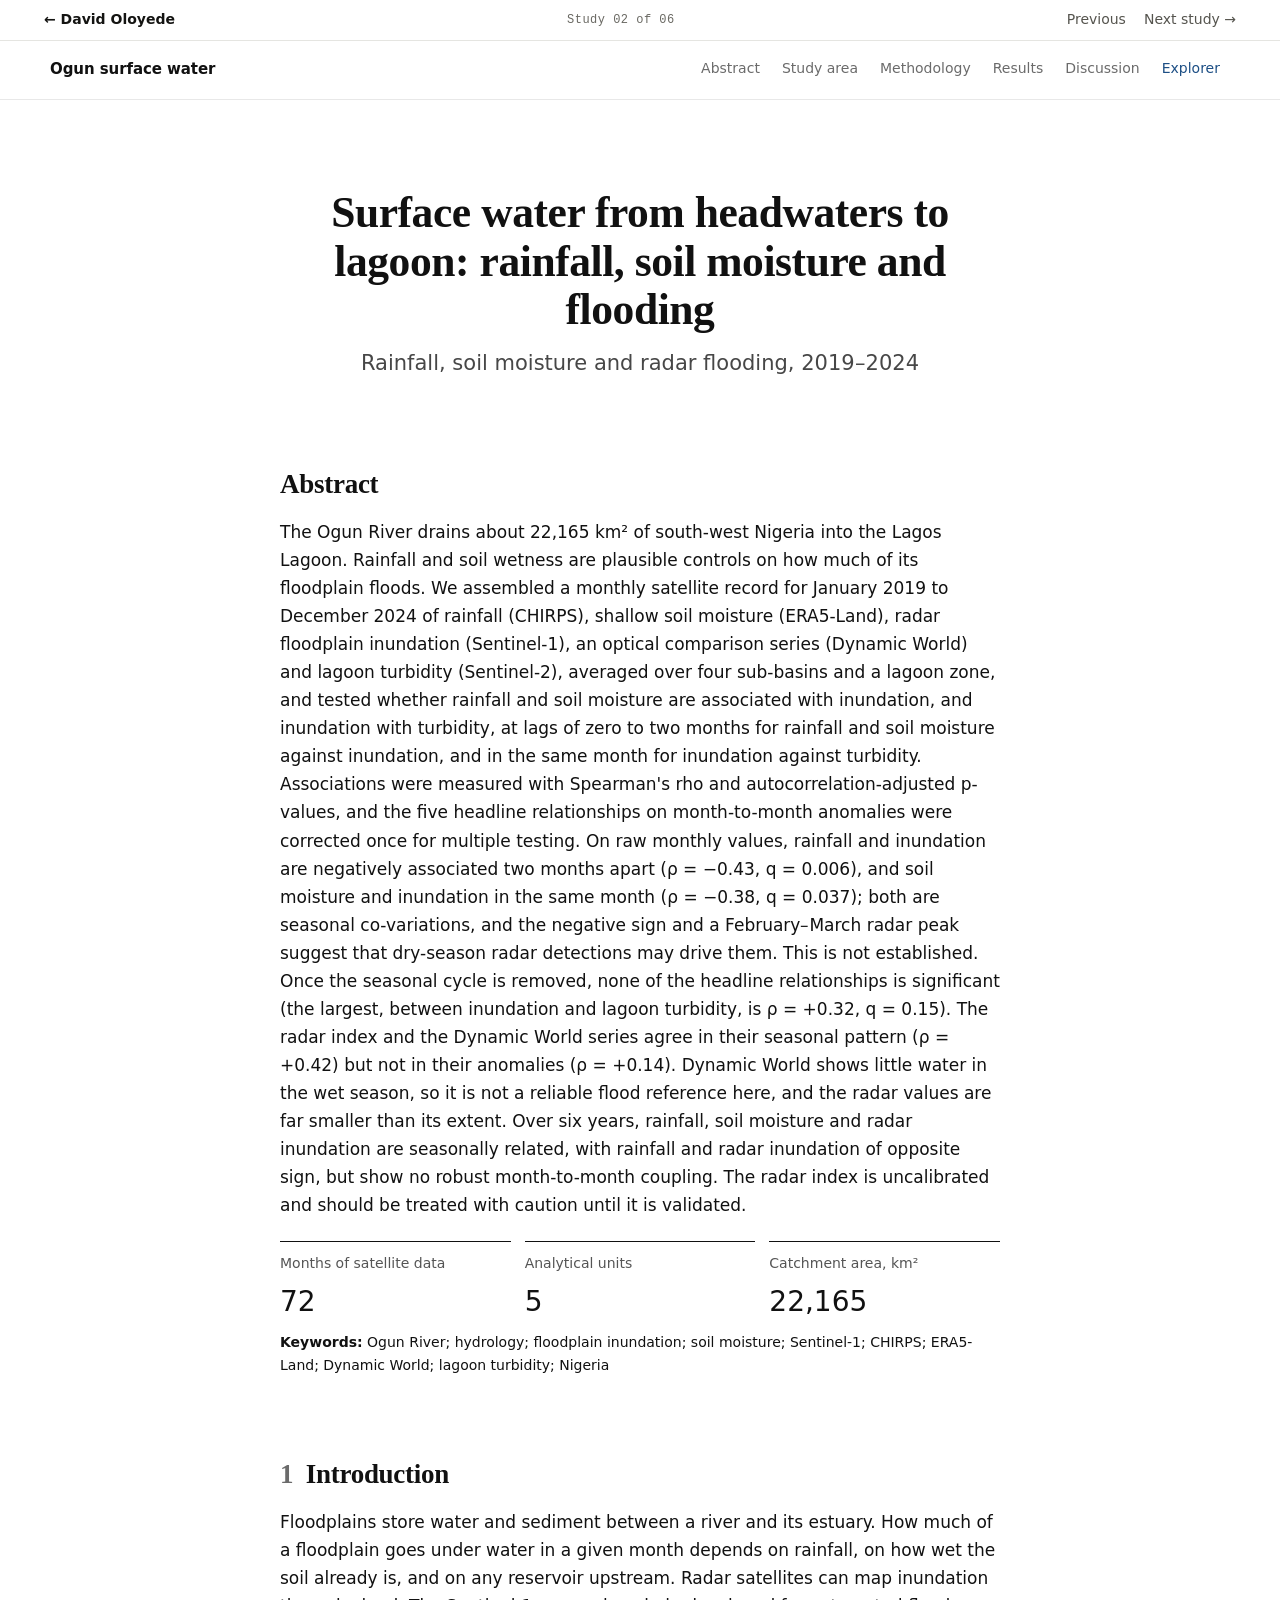
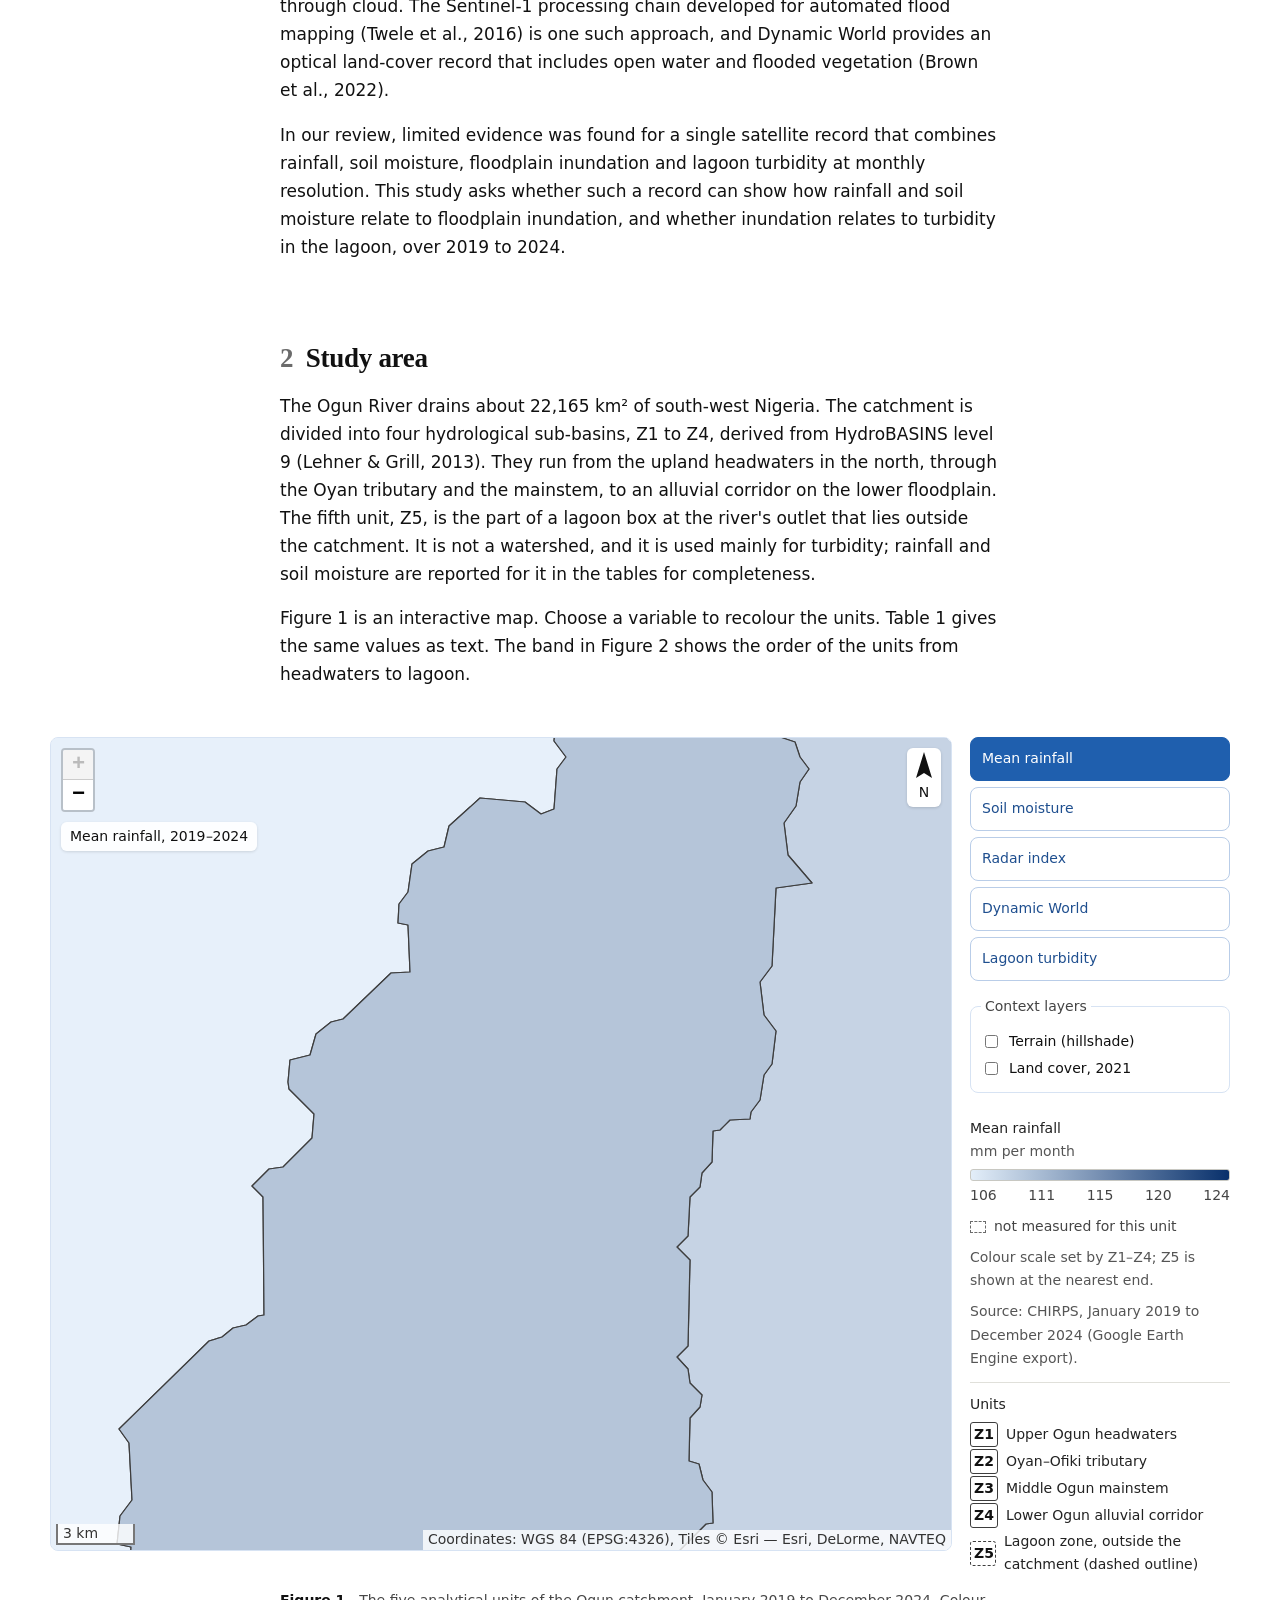
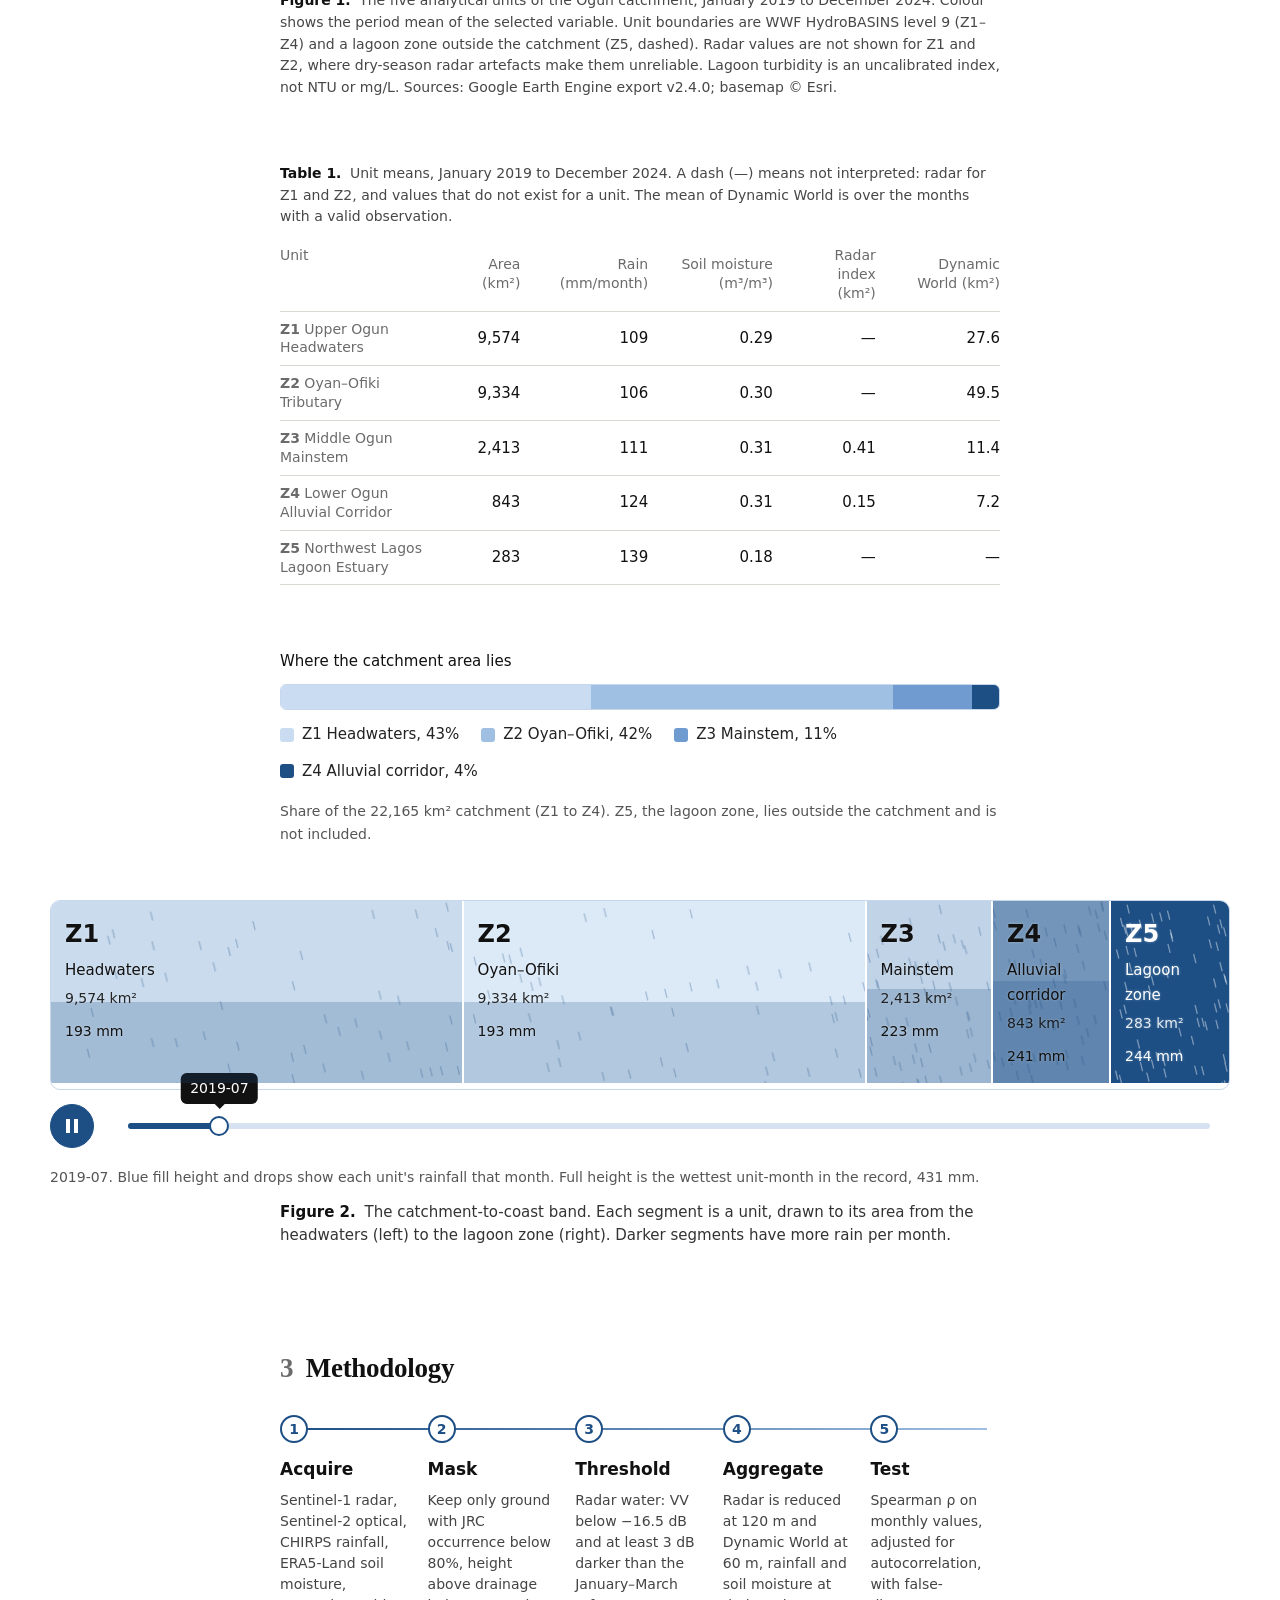
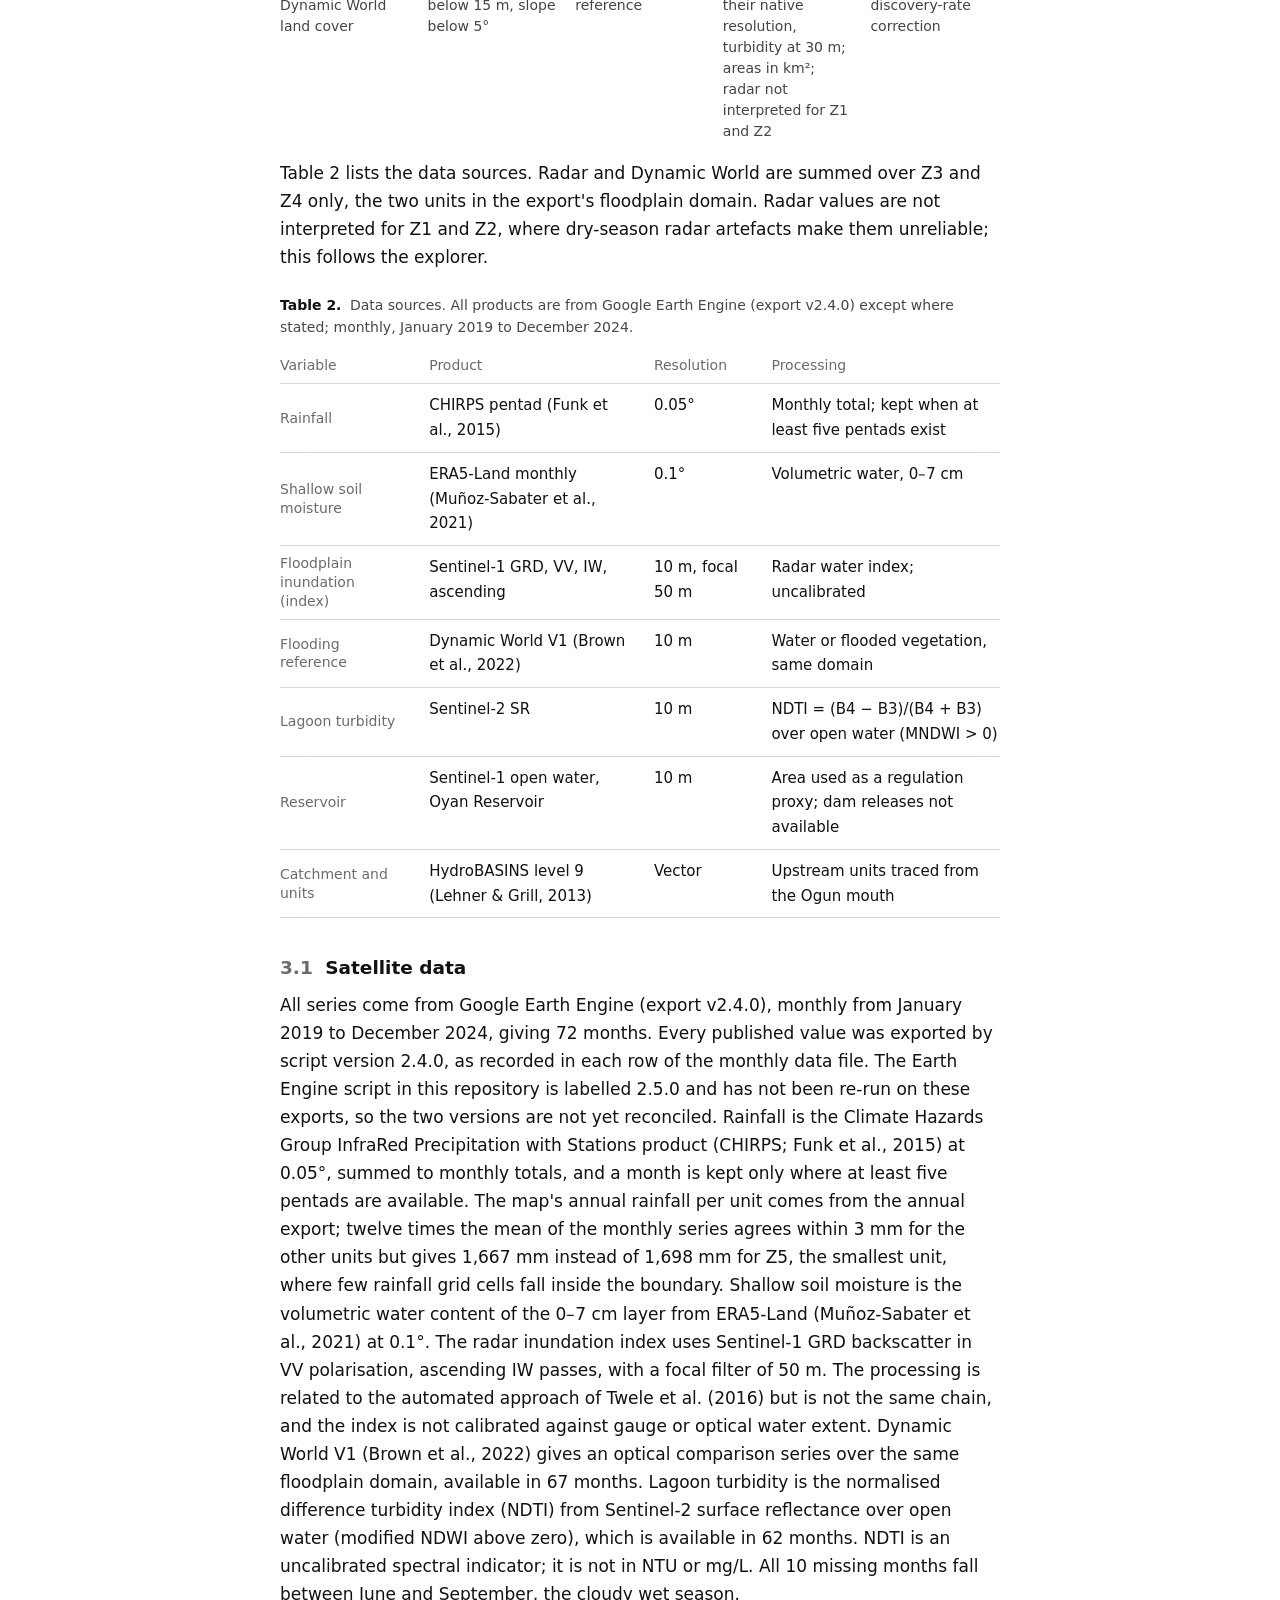
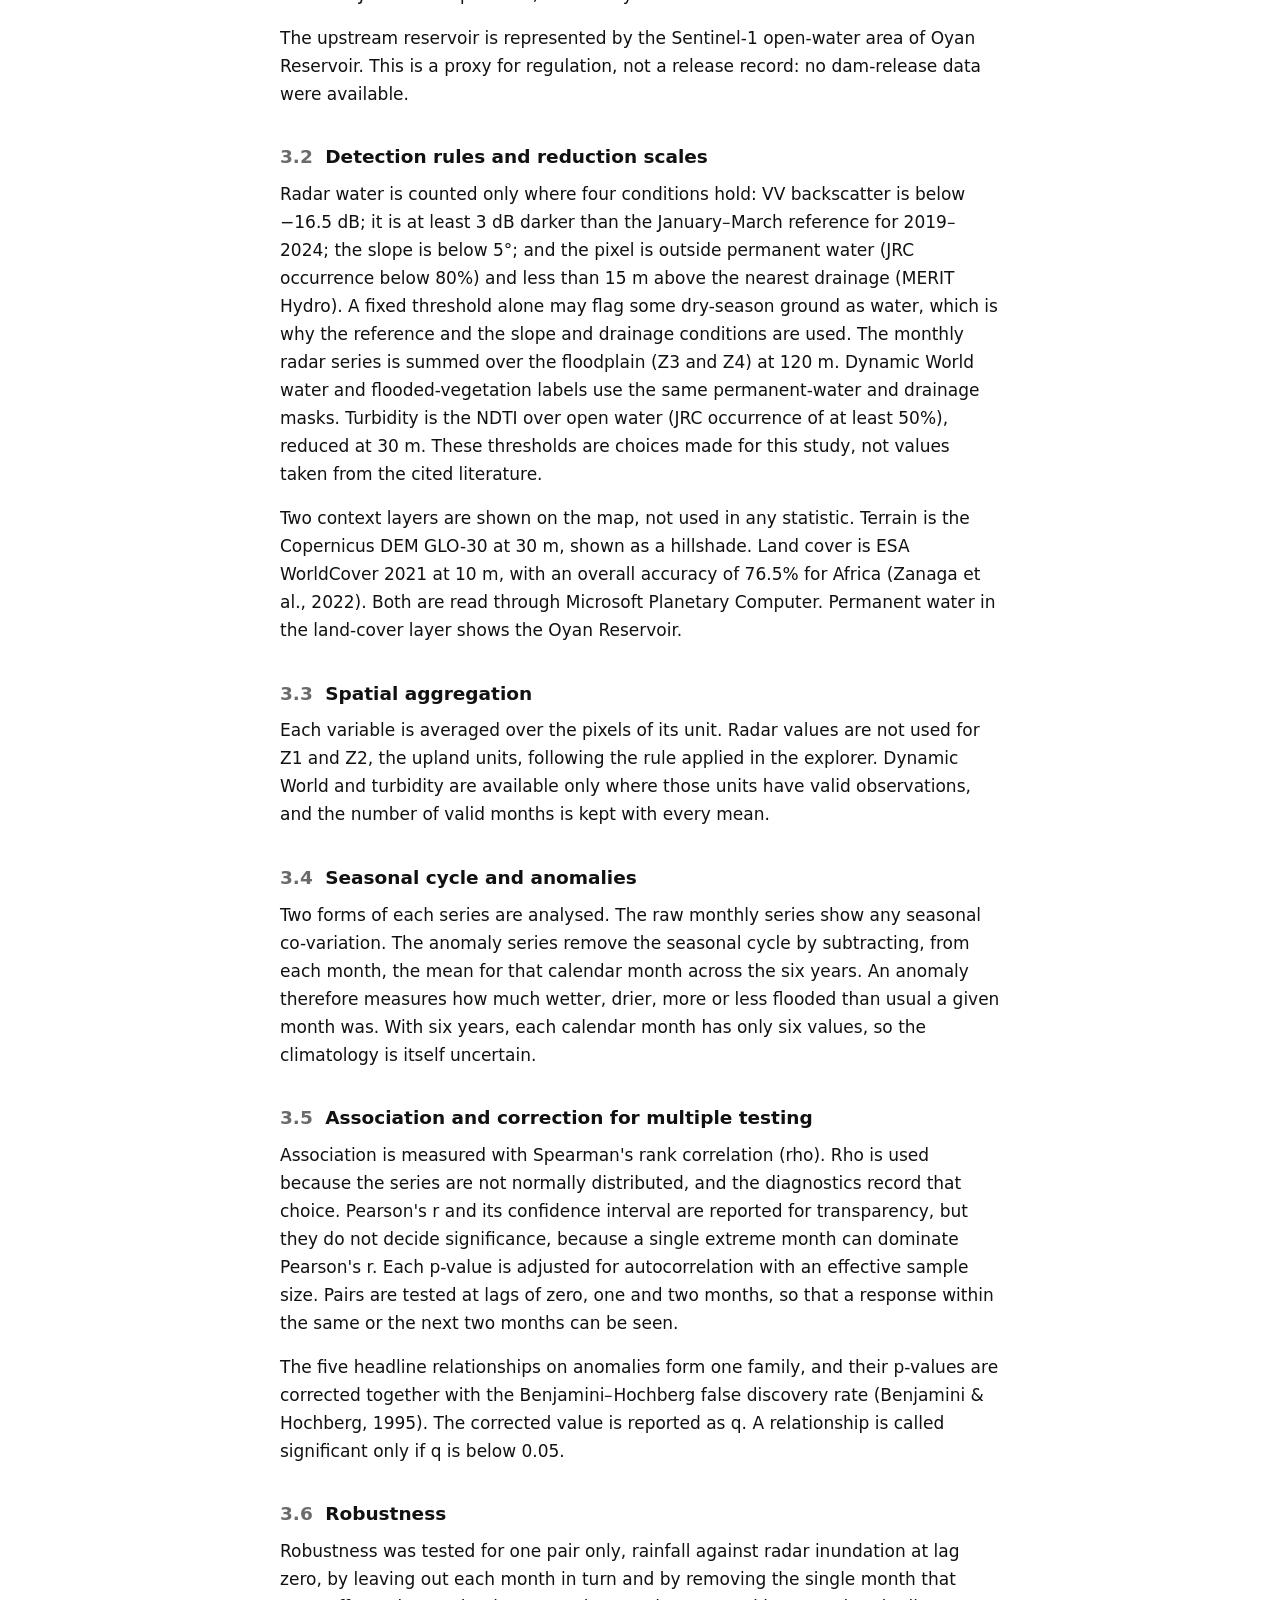
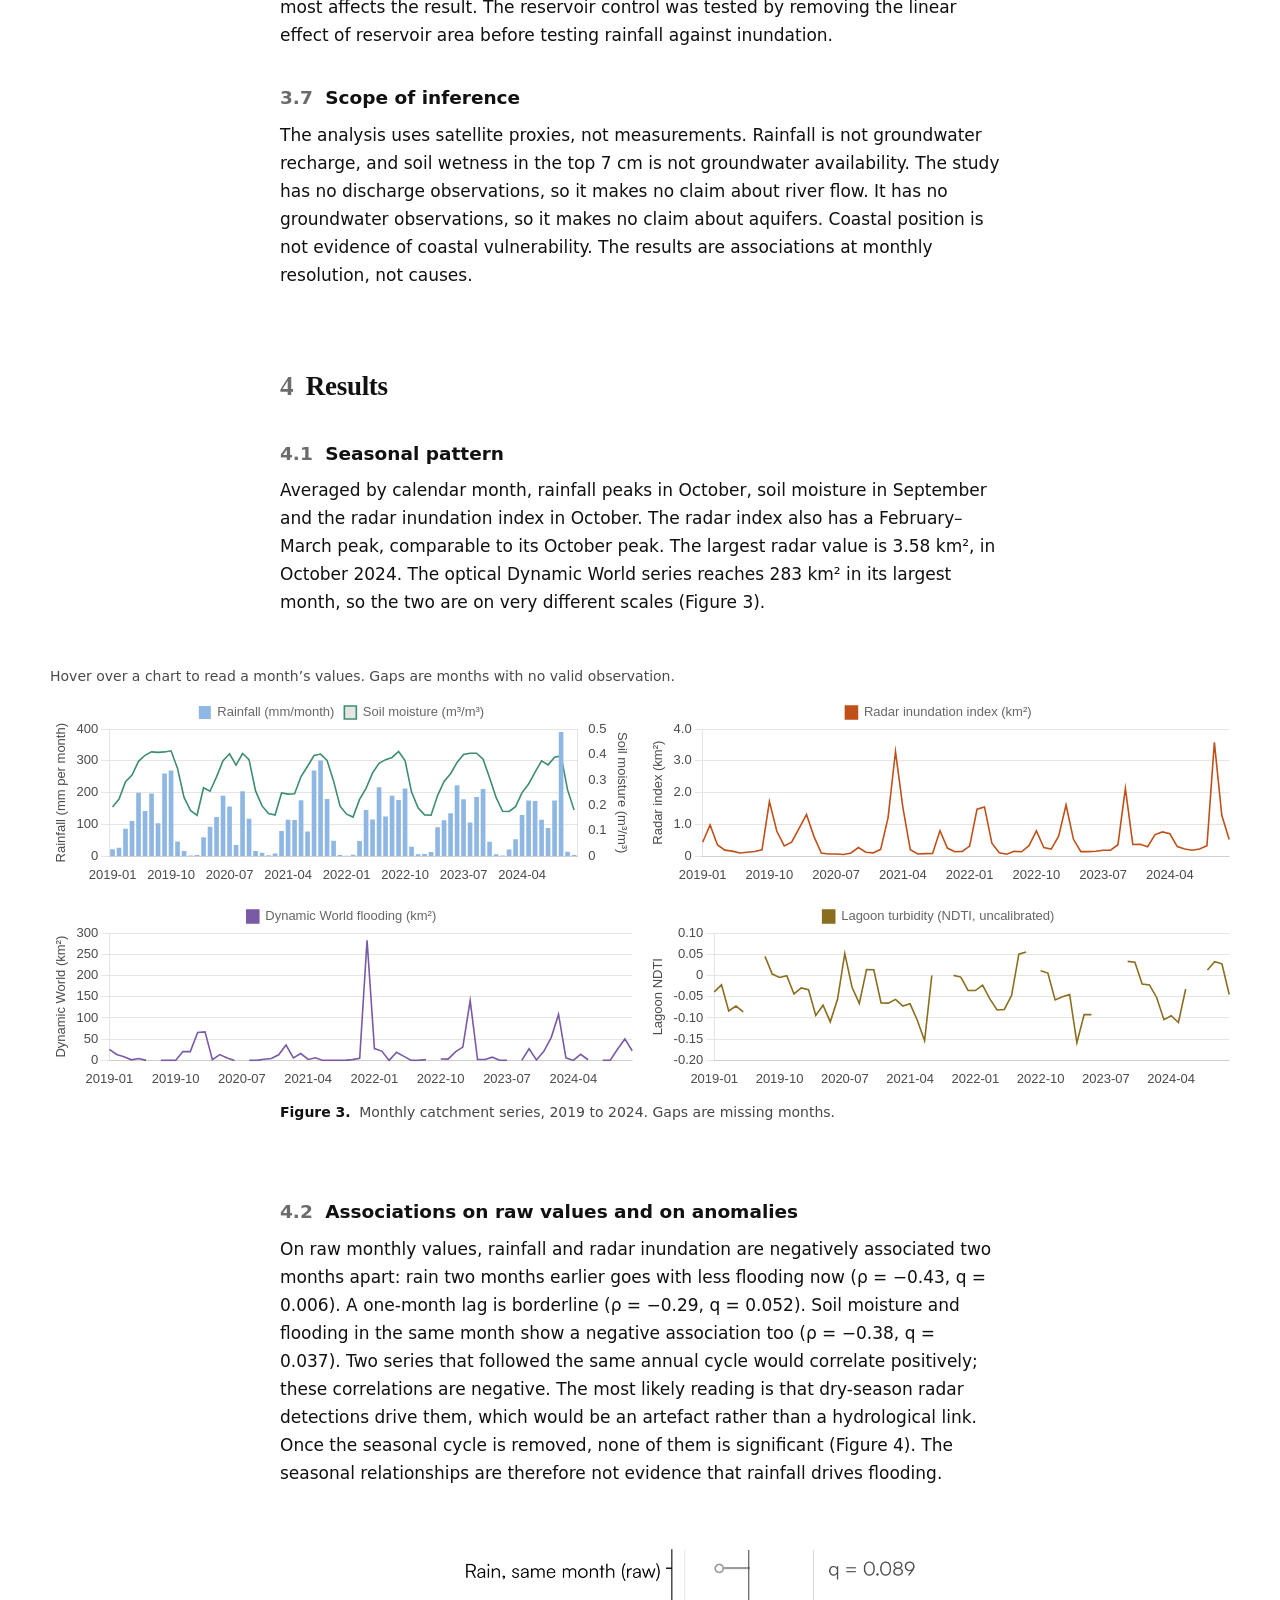
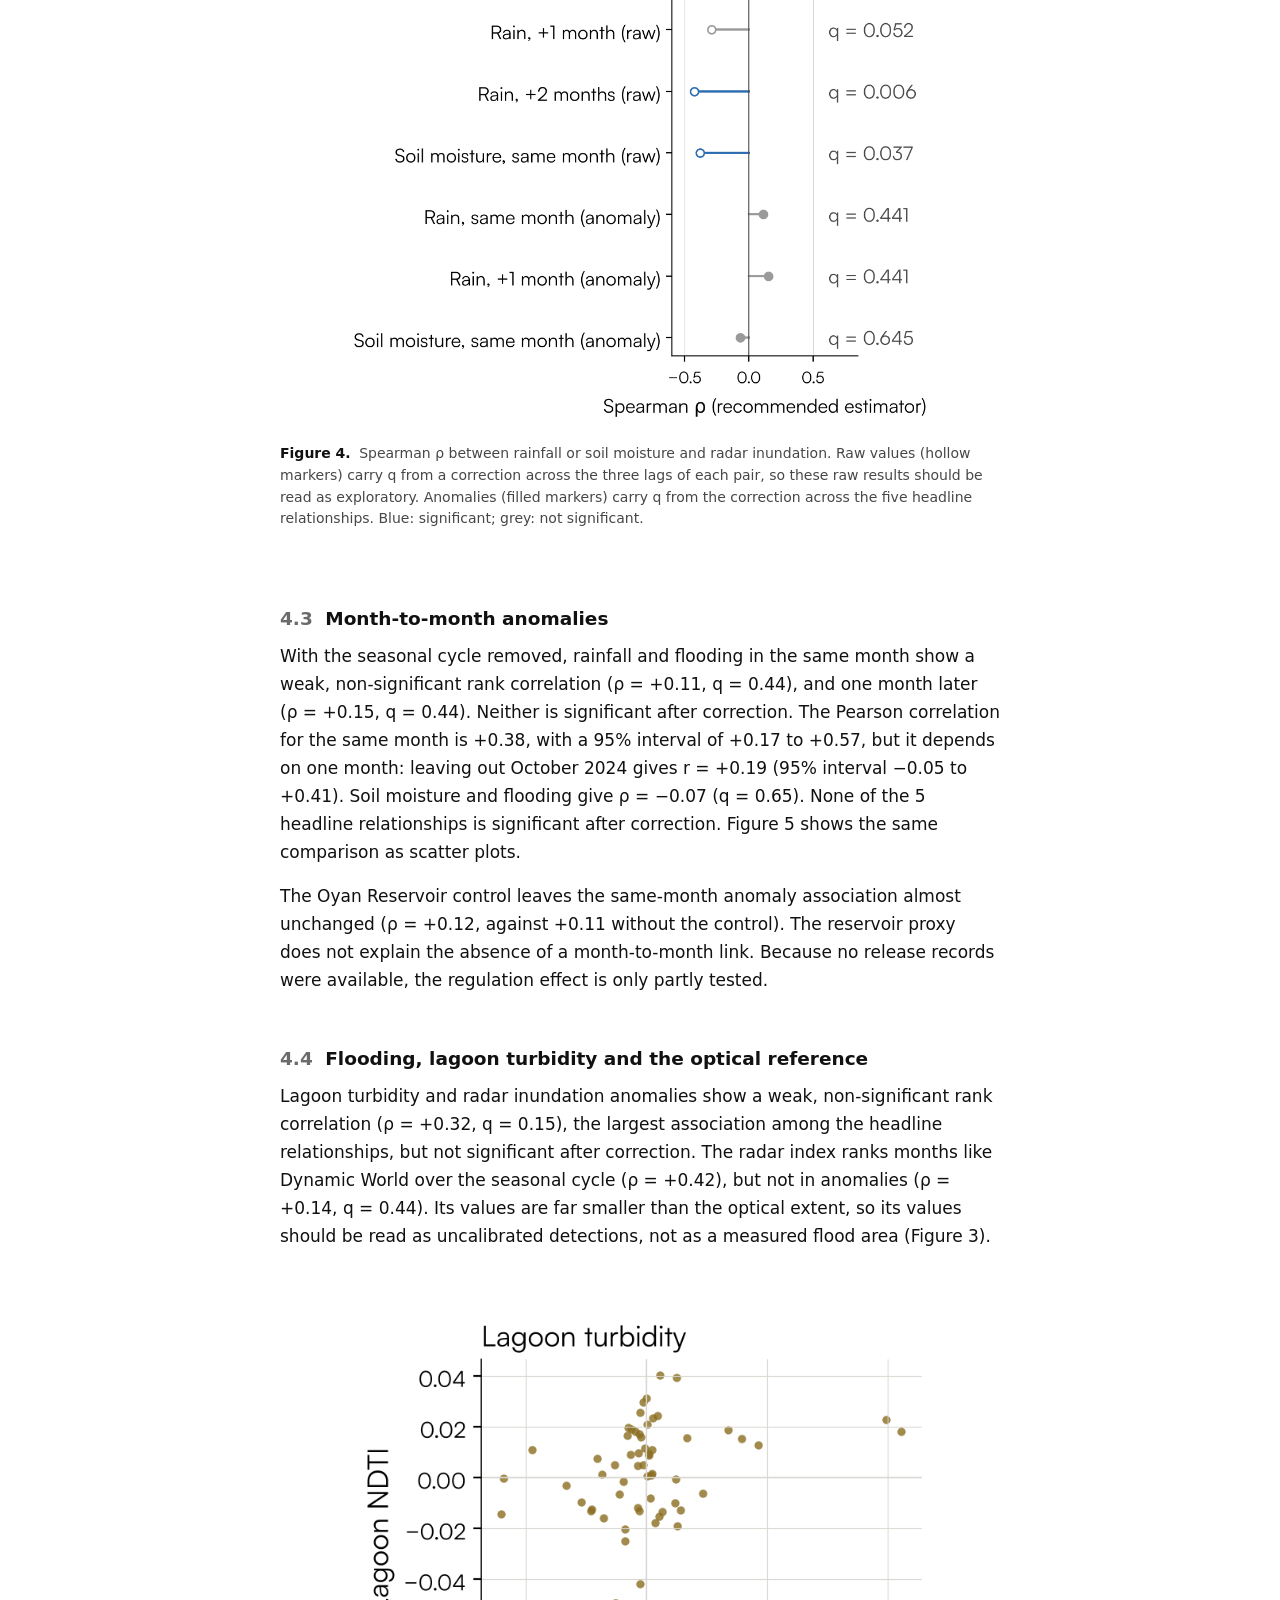
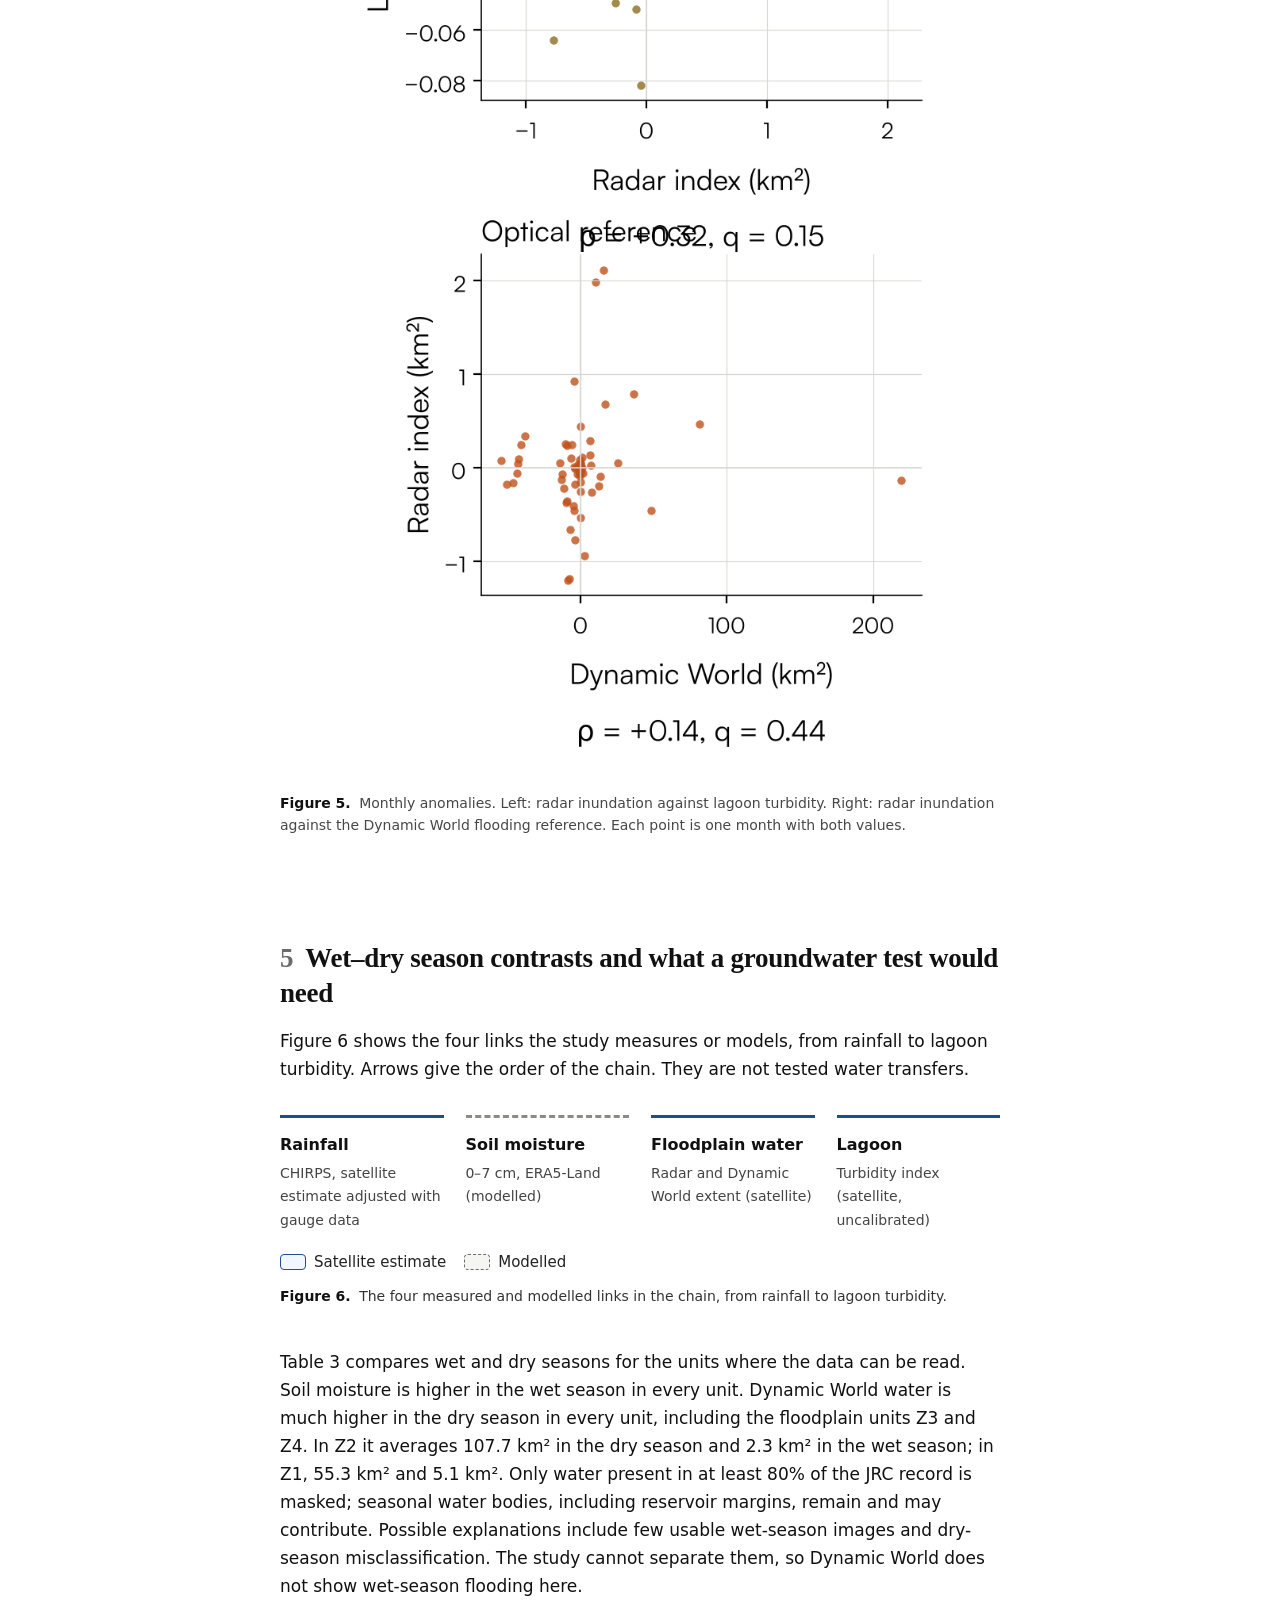
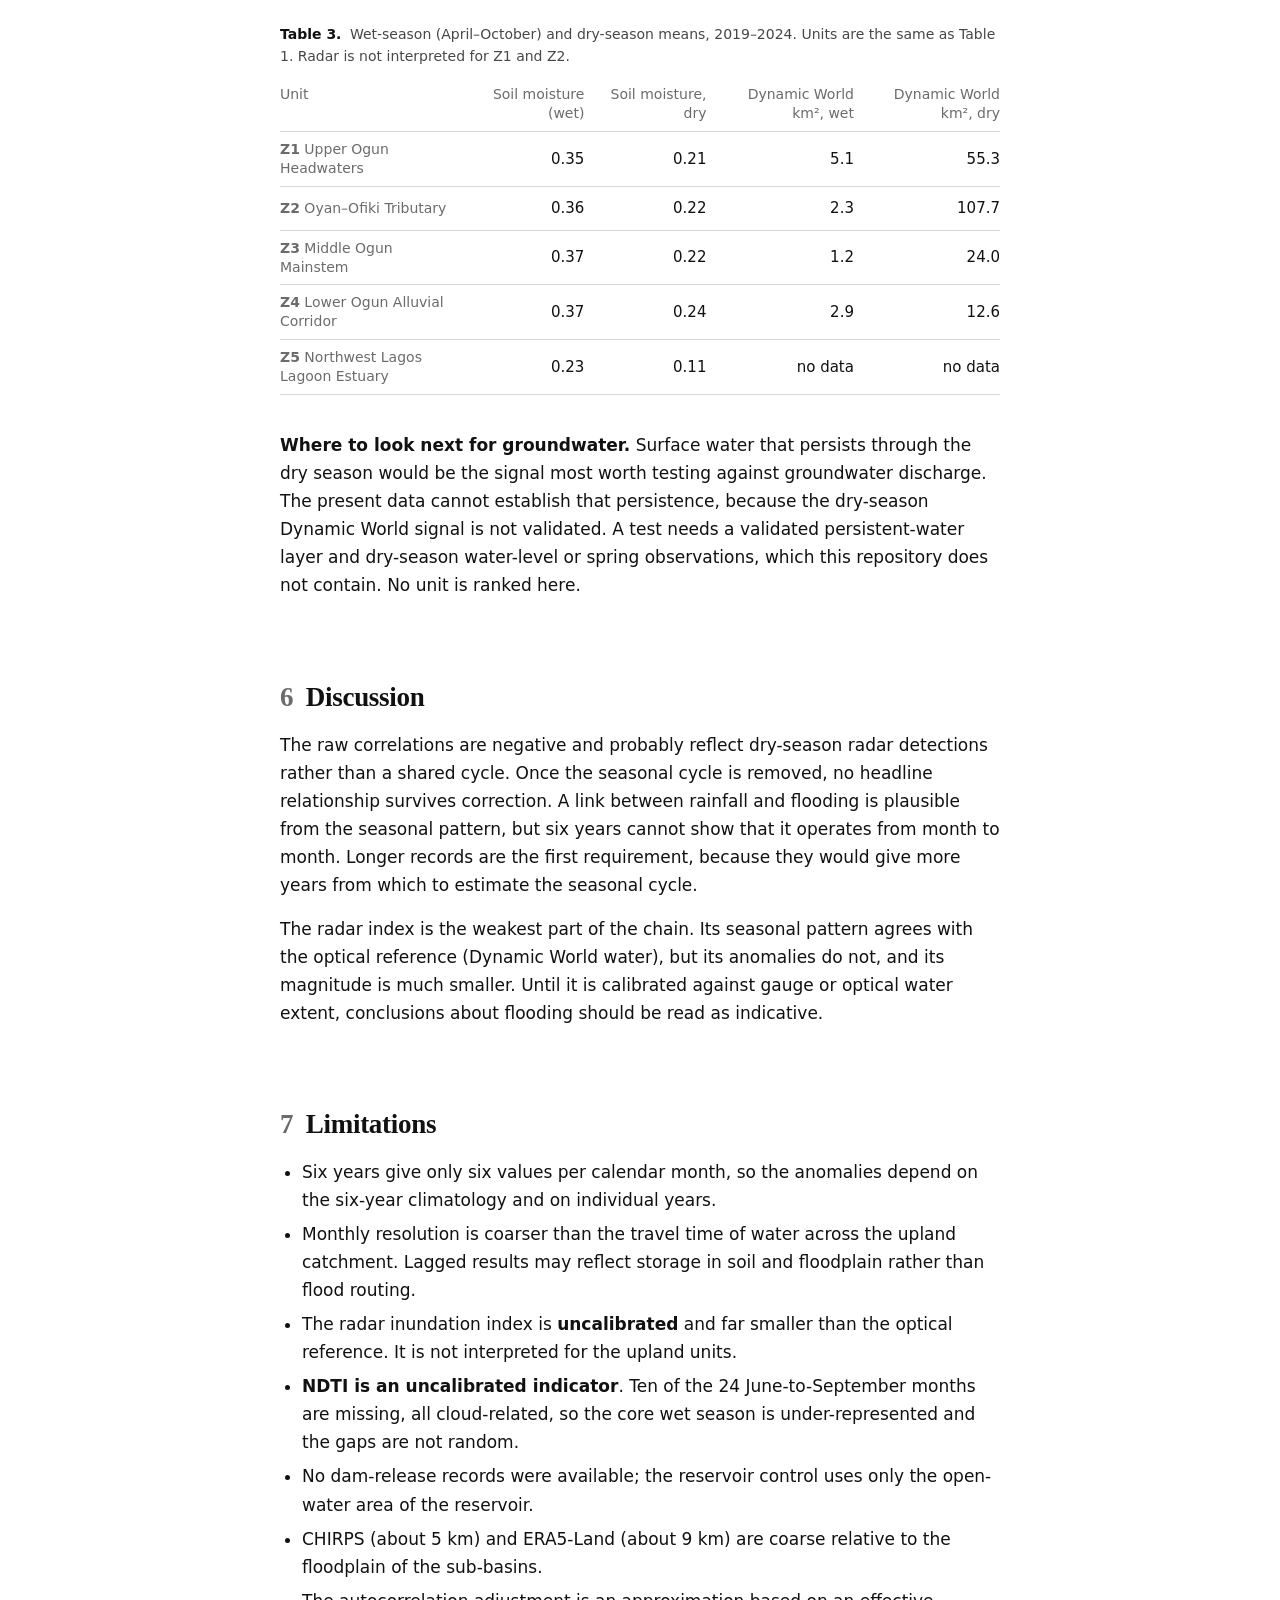
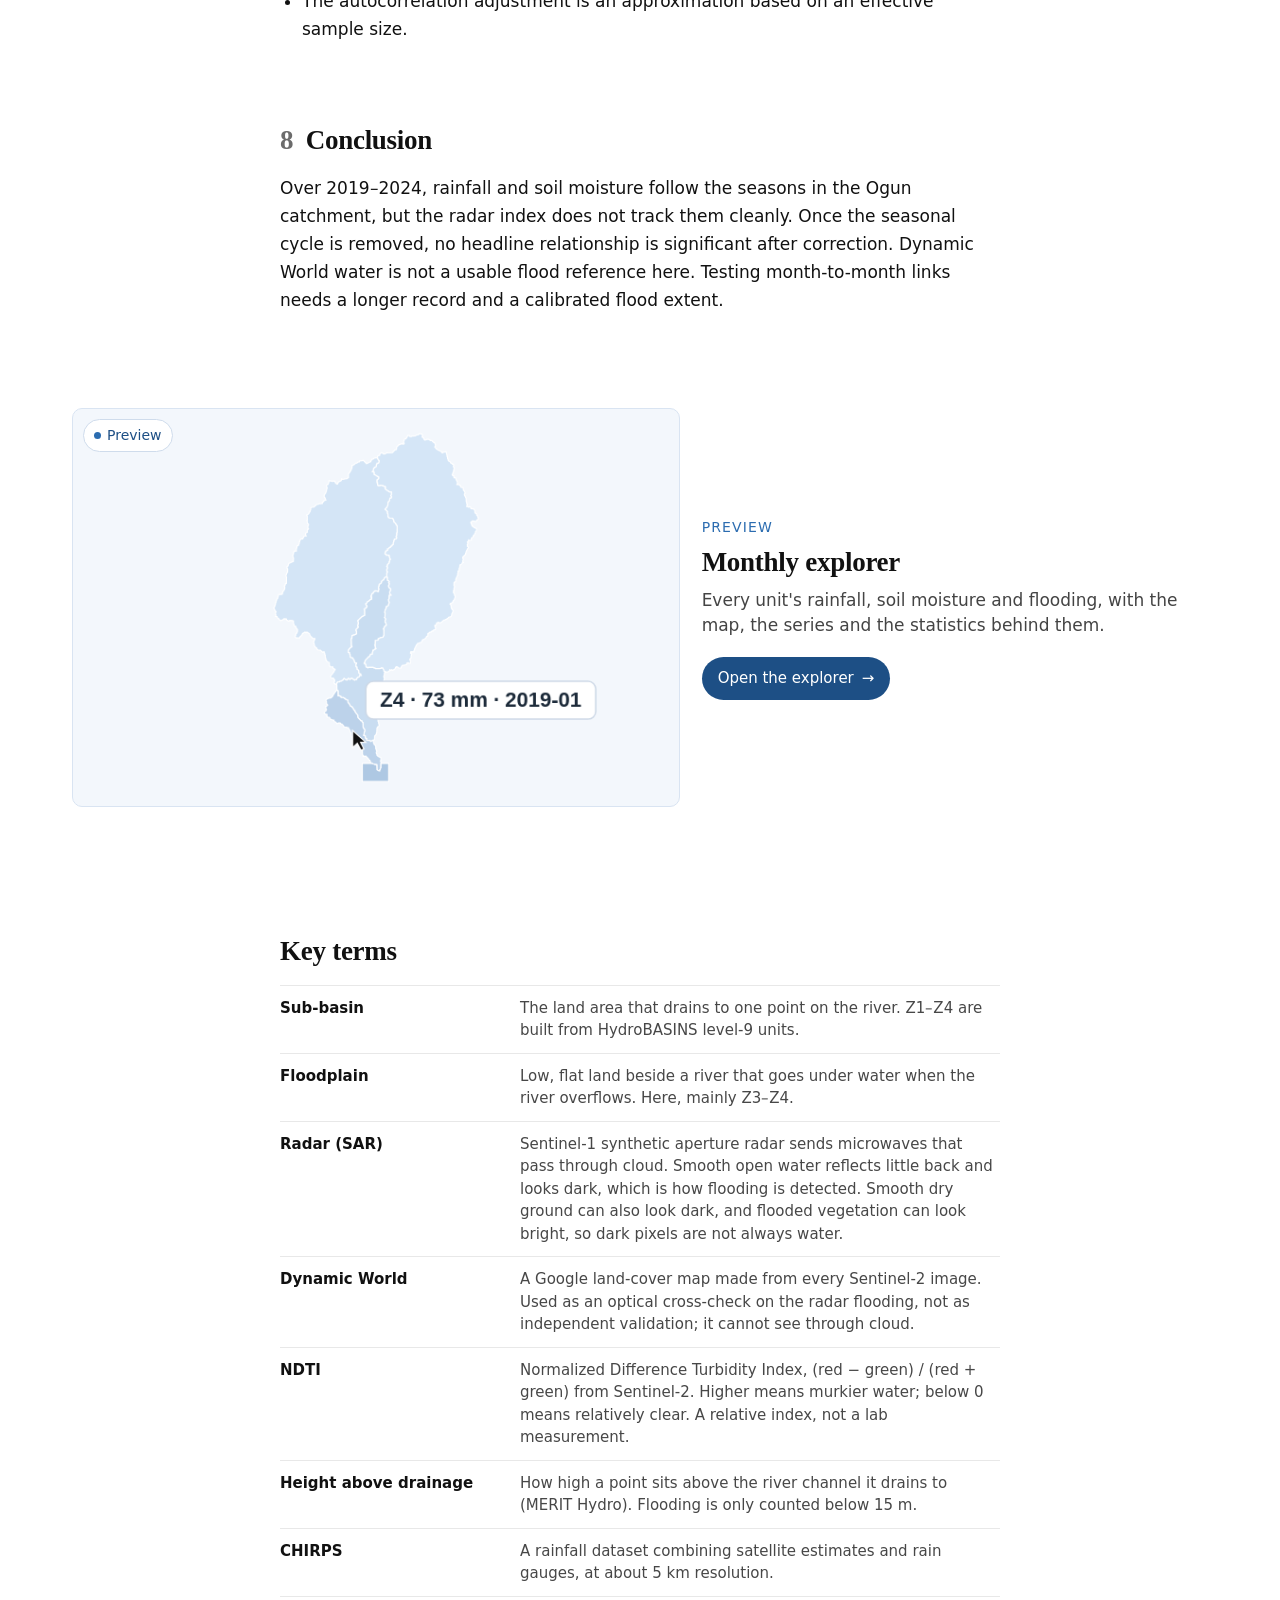
==== commit 378054a5: "Key terms wording as in the explorer, counter note, back-to-top hidden at load" ====
--- a/docs/index.html
+++ b/docs/index.html
@@ -326,10 +326,10 @@
         <dl class="glossary">
             <dt>Sub-basin</dt><dd>The land area that drains to one point on the river. Z1–Z4 are built from HydroBASINS level-9 units.</dd>
             <dt>Floodplain</dt><dd>Low, flat land beside a river that goes under water when the river overflows. Here, mainly Z3–Z4.</dd>
-            <dt>Radar (SAR)</dt><dd>Sentinel-1 synthetic aperture radar sends microwaves that pass through cloud. Smooth open water reflects little back and looks dark, which is how flooding is detected.</dd>
+            <dt>Radar (SAR)</dt><dd>Sentinel-1 synthetic aperture radar sends microwaves that pass through cloud. Smooth open water reflects little back and looks dark, which is how flooding is detected. Smooth dry ground can also look dark, and flooded vegetation can look bright, so dark pixels are not always water.</dd>
             <dt>Dynamic World</dt><dd>A Google land-cover map made from every Sentinel-2 image. Used as an optical cross-check on the radar flooding, not as independent validation; it cannot see through cloud.</dd>
             <dt>NDTI</dt><dd>Normalized Difference Turbidity Index, (red − green) / (red + green) from Sentinel-2. Higher means murkier water; below 0 means relatively clear. A relative index, not a lab measurement.</dd>
-            <dt>Height above drainage</dt><dd>How high a point sits above the nearest river channel (MERIT Hydro). Flooding is only counted below 15 m.</dd>
+            <dt>Height above drainage</dt><dd>How high a point sits above the river channel it drains to (MERIT Hydro). Flooding is only counted below 15 m.</dd>
             <dt>CHIRPS</dt><dd>A rainfall dataset combining satellite estimates and rain gauges, at about 5 km resolution.</dd>
             <dt>ERA5-Land</dt><dd>A weather-model reconstruction of past conditions; here, the water held in the top 7 cm of soil.</dd>
             <dt>Deseasonalized</dt><dd>Each month minus the average for that calendar month, so the normal wet and dry seasons do not create false correlations.</dd>
@@ -370,6 +370,7 @@
             </div>
             <span class="react-status" id="react-status" role="status"></span>
         </div>
+        <p class="react-note">One reaction per browser. Counts are anonymous and kept by a public counter.</p>
     </section>
 
     <section id="references" aria-labelledby="h-refs">
@@ -394,7 +395,7 @@
     </div>
 </footer>
 <script src="vendor/leaflet-1.9.4/leaflet.js"></script>
-    <button type="button" class="to-top" id="to-top" aria-label="Back to top"><svg width="16" height="16" viewBox="0 0 16 16" aria-hidden="true"><path d="M8 13V3M3.5 7.5 8 3l4.5 4.5" fill="none" stroke="currentColor" stroke-width="1.7" stroke-linecap="round" stroke-linejoin="round"/></svg></button>
+    <button type="button" class="to-top" id="to-top" aria-label="Back to top" hidden><svg width="16" height="16" viewBox="0 0 16 16" aria-hidden="true"><path d="M8 13V3M3.5 7.5 8 3l4.5 4.5" fill="none" stroke="currentColor" stroke-width="1.7" stroke-linecap="round" stroke-linejoin="round"/></svg></button>
 <script src="assets/study-map.js"></script>
 <script src="assets/study-motion.js"></script>
 <script src="assets/study-feedback.js"></script>
--- a/docs/assets/style.css
+++ b/docs/assets/style.css
@@ -714,3 +714,10 @@
 
 /* Leaflet's plus-lighter blend leaves light seams between map tiles at fractional zoom on a light basemap */
 .leaflet-container img.leaflet-tile { mix-blend-mode: normal; }
+
+/* Key terms: the same plain-language list as on the hydrology study */
+.glossary { display: grid; grid-template-columns: minmax(180px, 1fr) minmax(0, 2fr); gap: 0; margin: 0; border-top: 1px solid var(--rule); }
+.glossary dt, .glossary dd { margin: 0; padding: 11px 0; border-bottom: 1px solid var(--rule); font-size: 15px; line-height: 1.5; }
+.glossary dt { font-weight: 700; padding-right: 16px; }
+.glossary dd { color: var(--ink-2); }
+@media (max-width: 860px) { .glossary { grid-template-columns: 1fr; } .glossary dt { border-bottom: 0; padding-bottom: 0; } .glossary dd { padding-top: 3px; } }
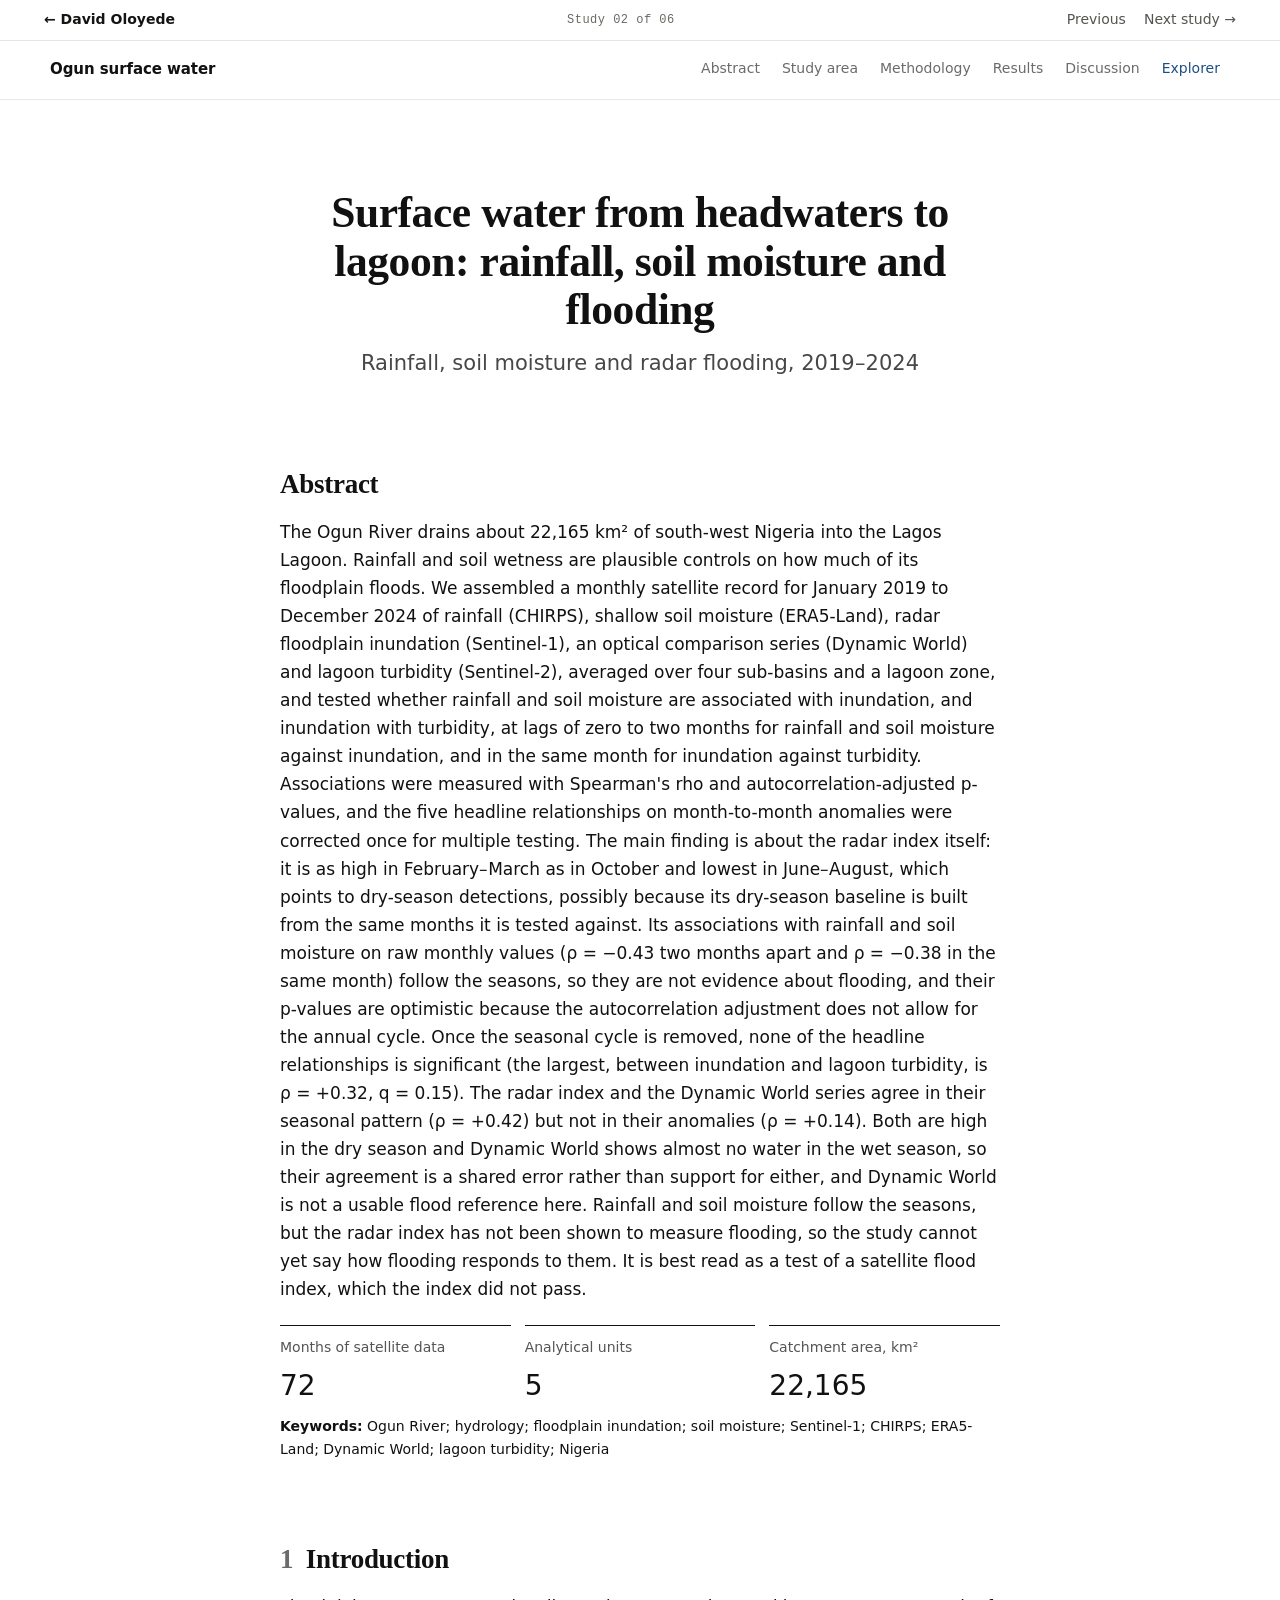
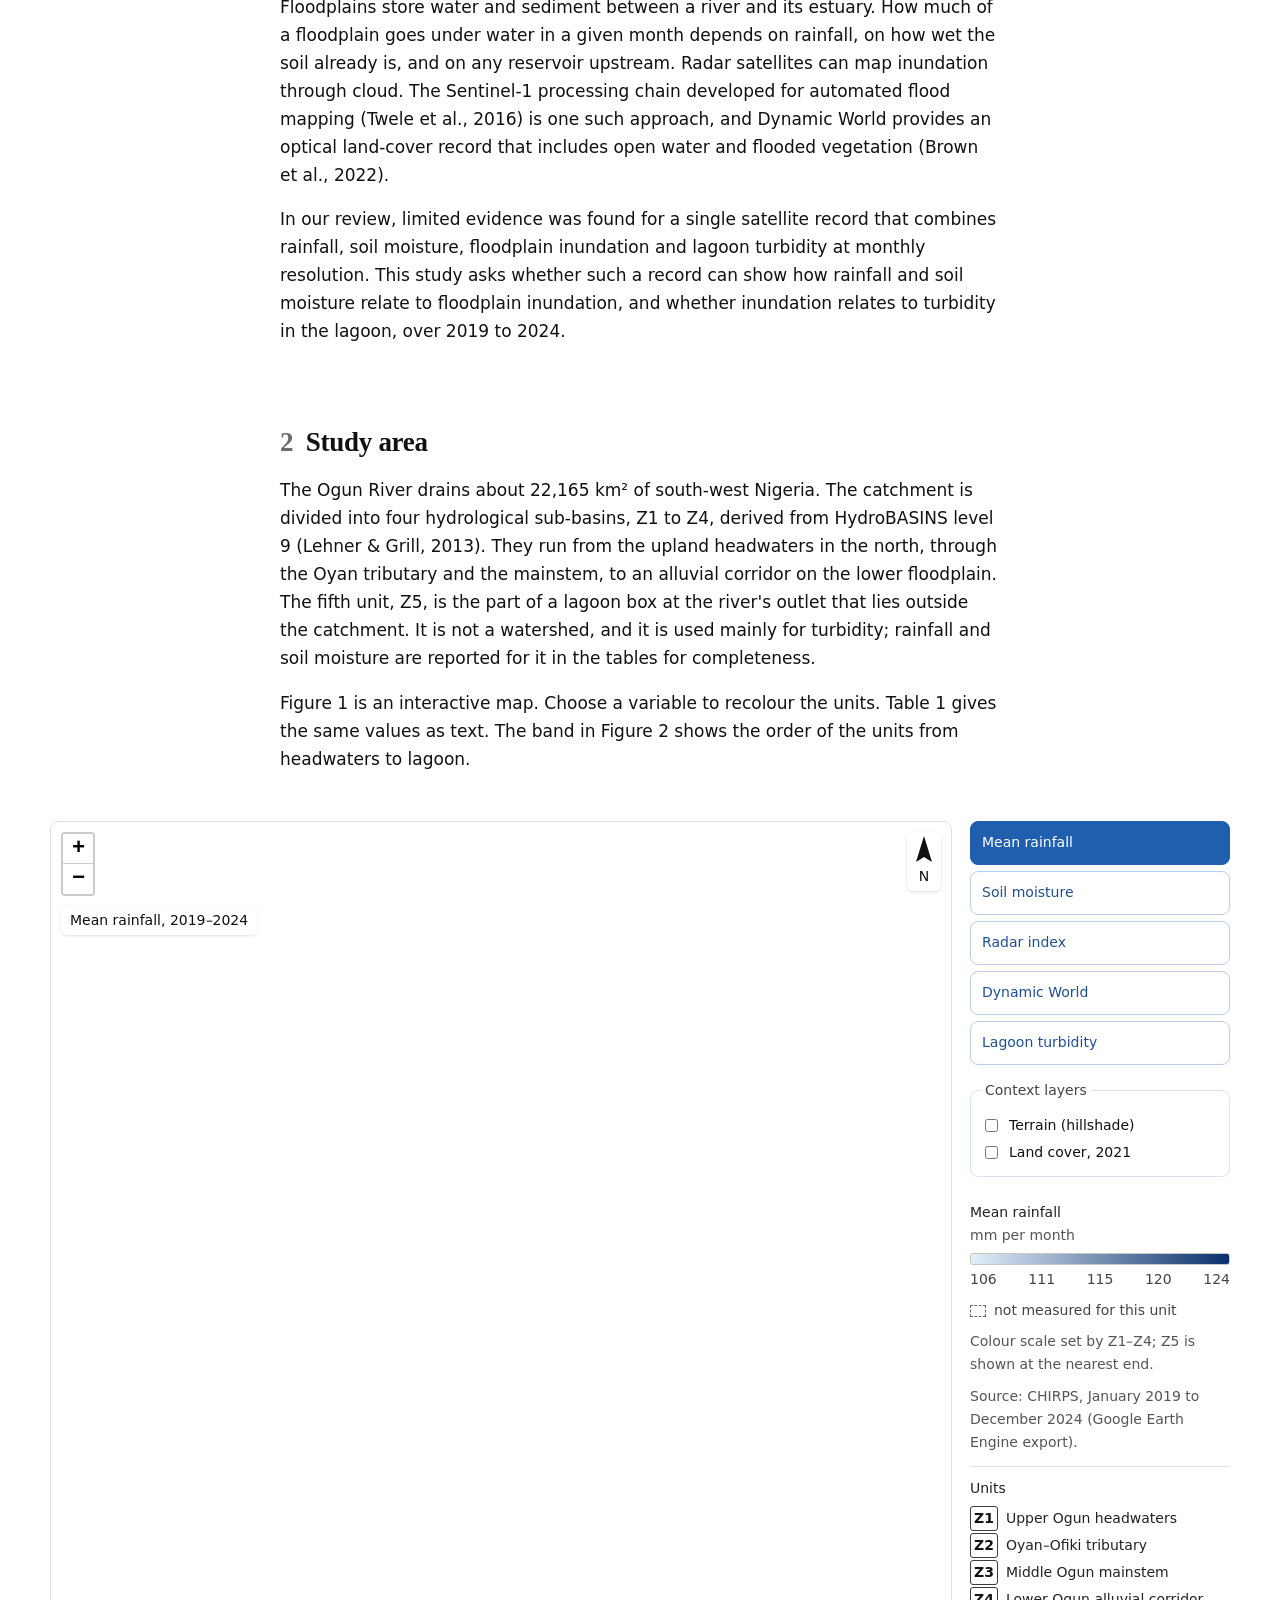
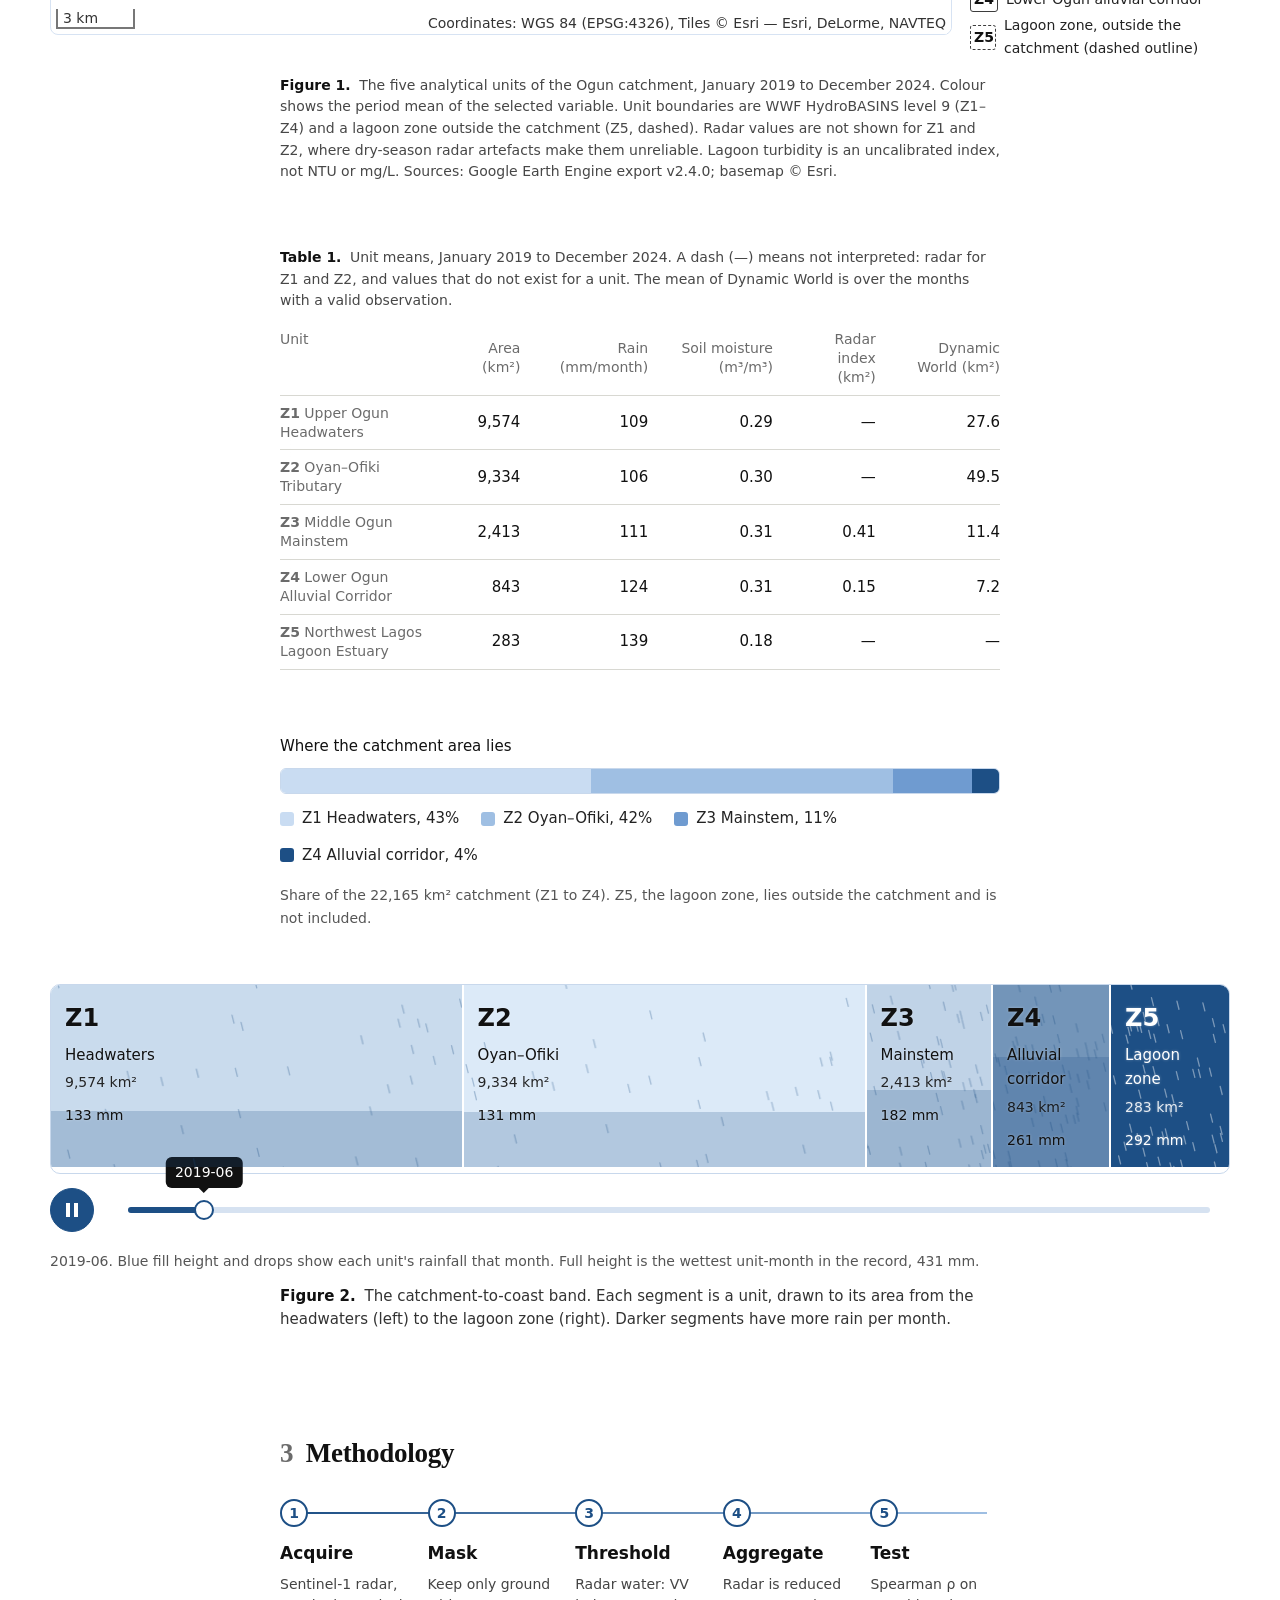
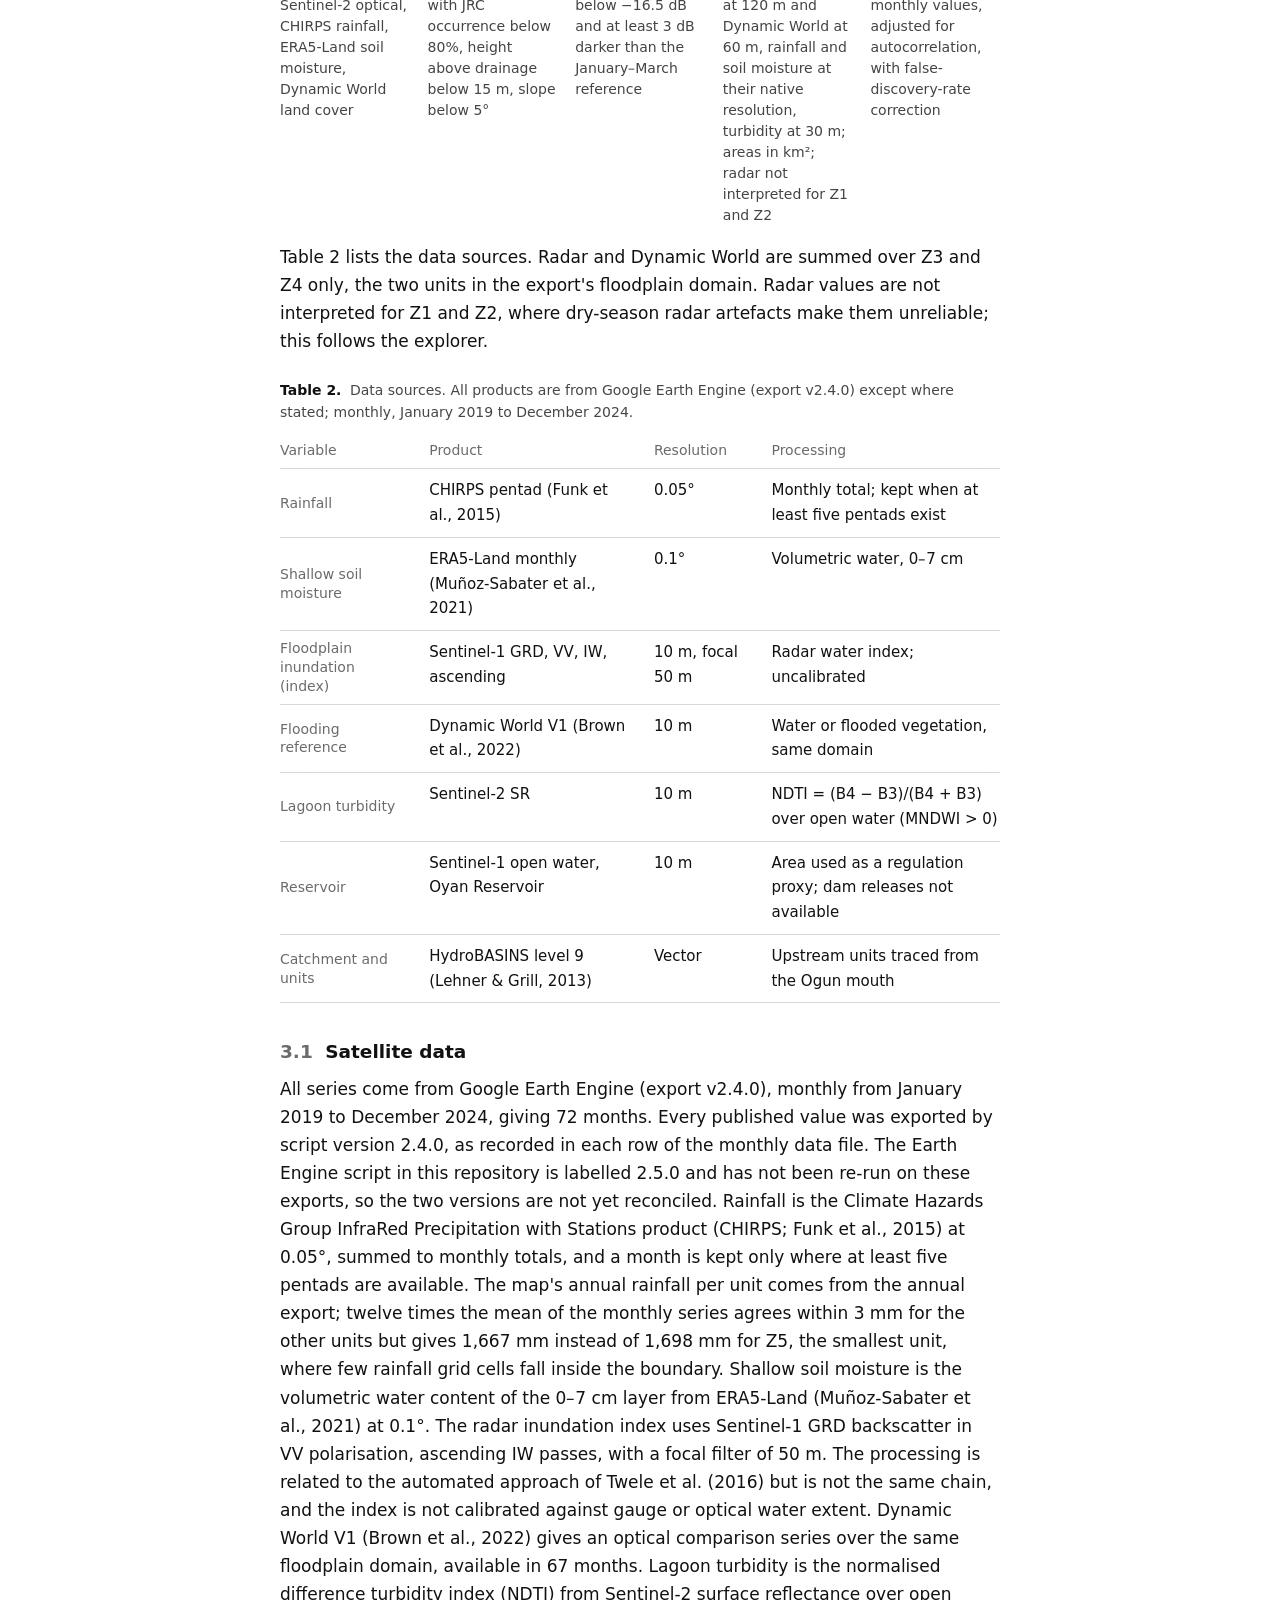
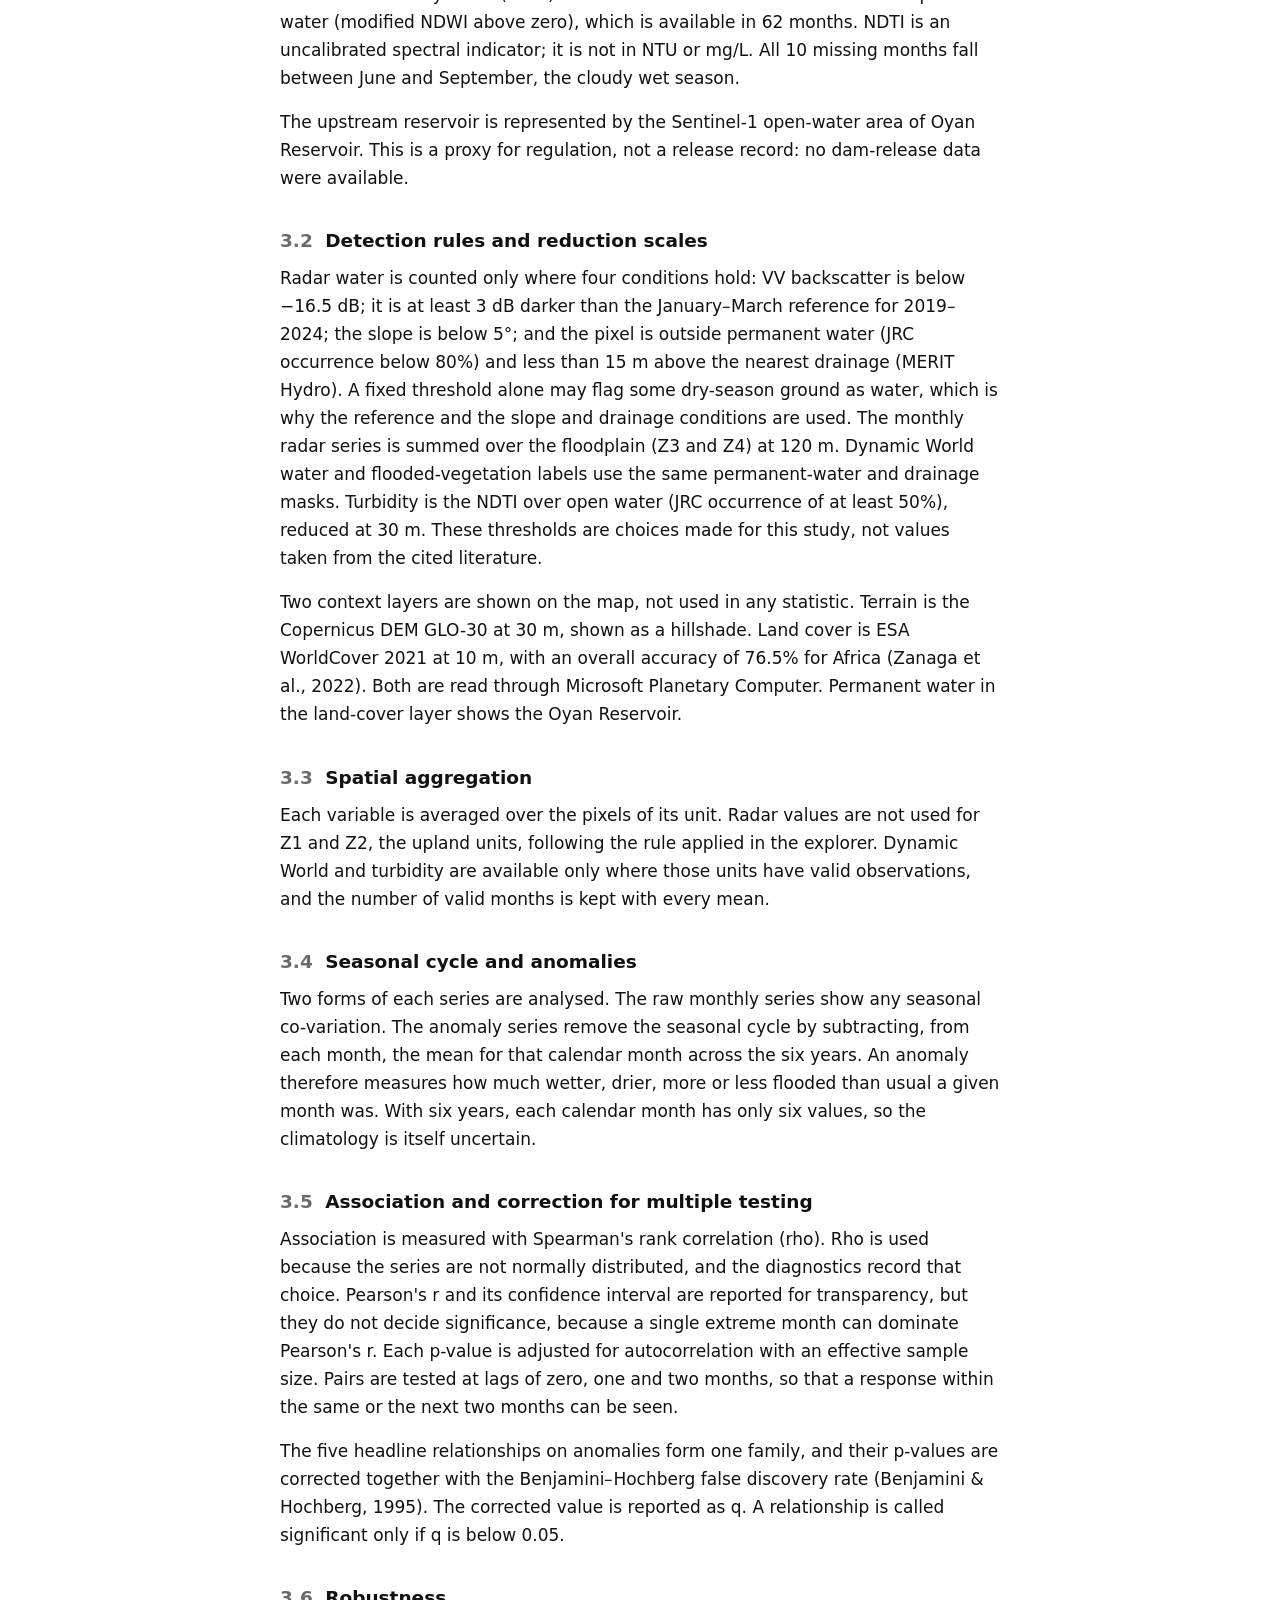
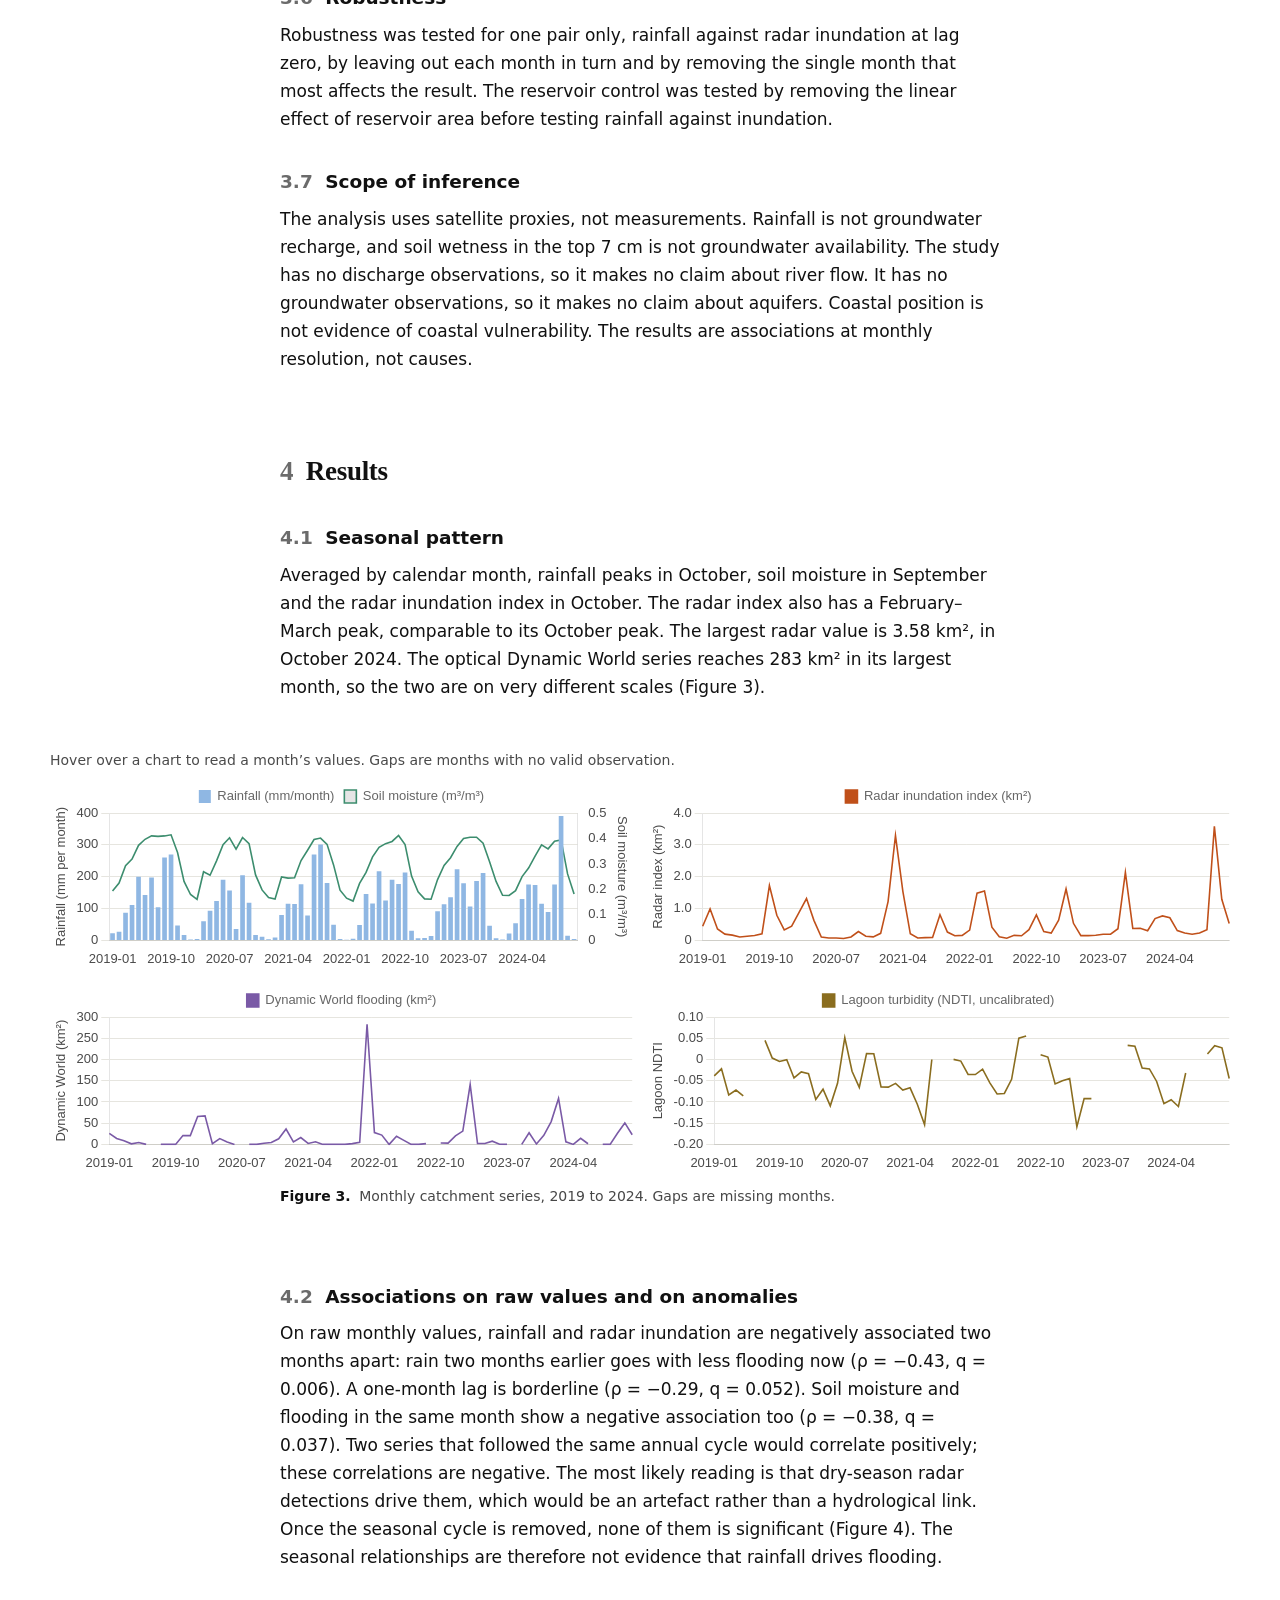
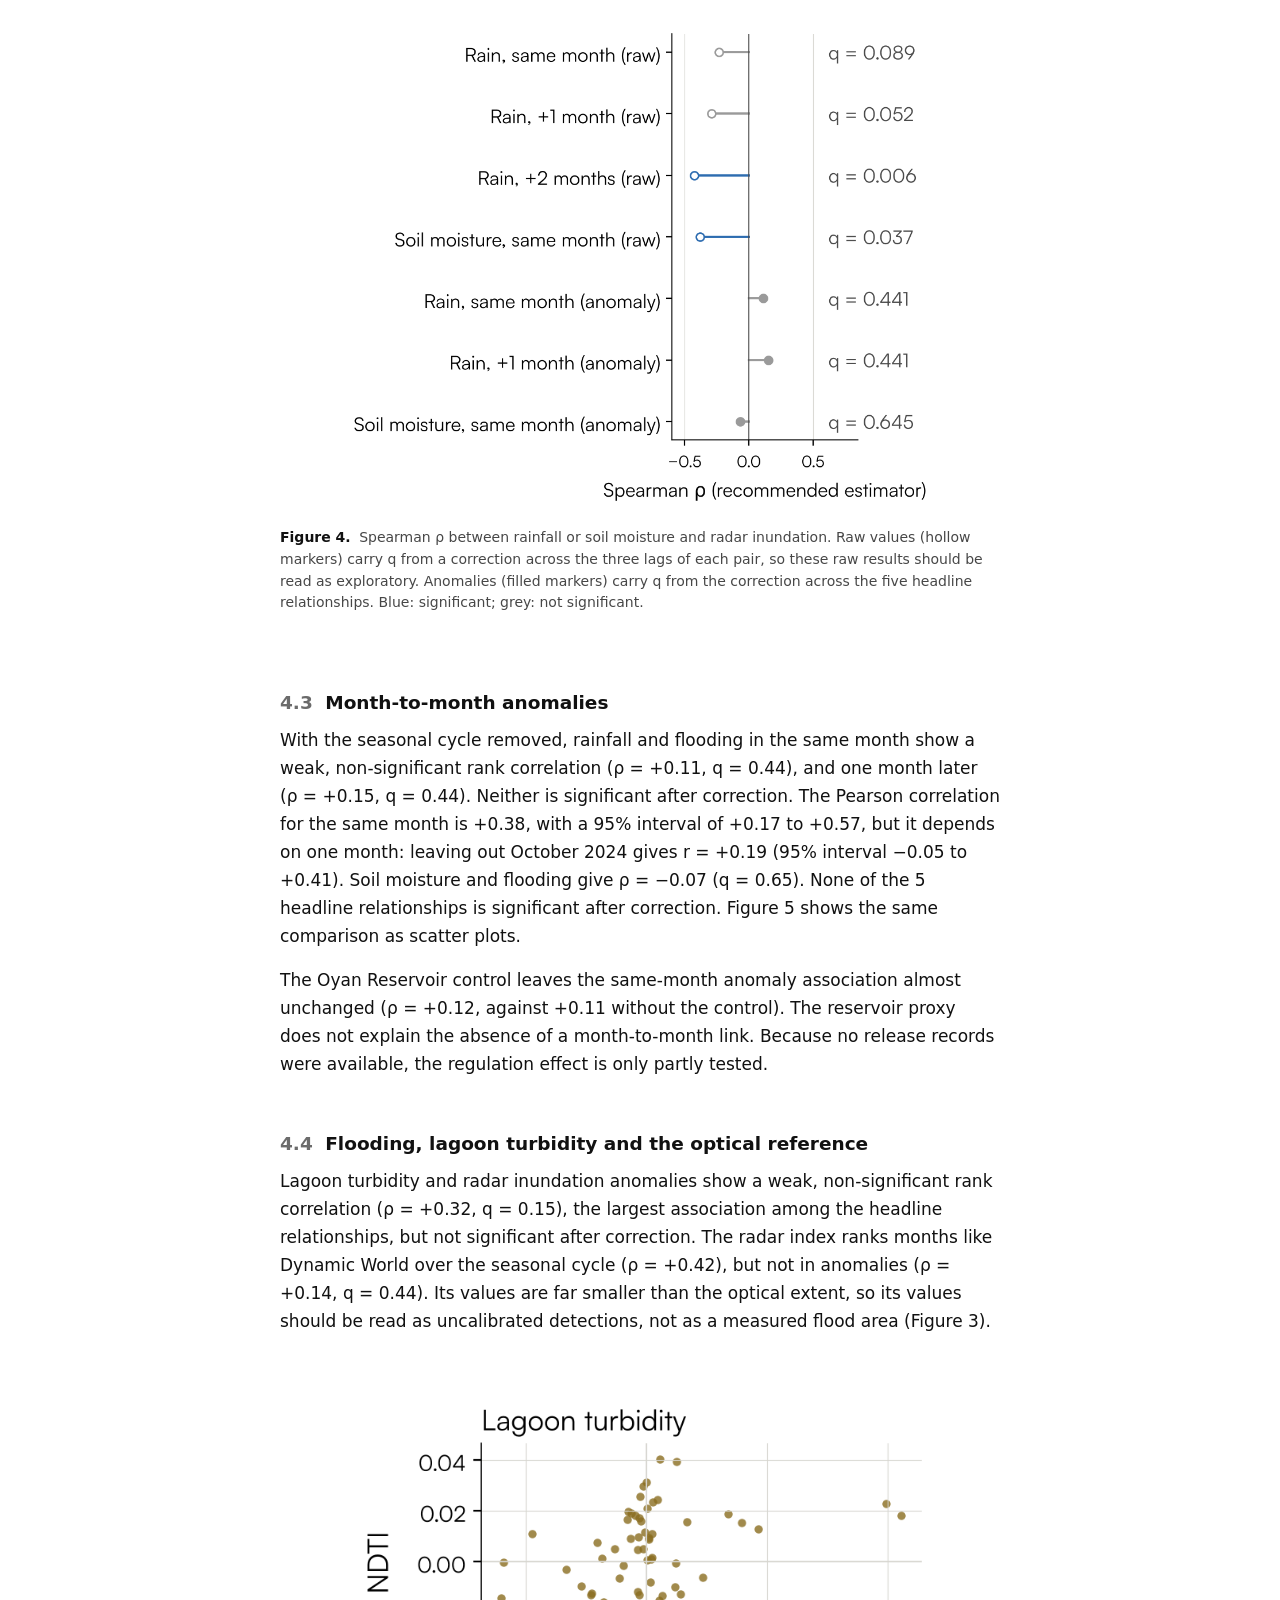
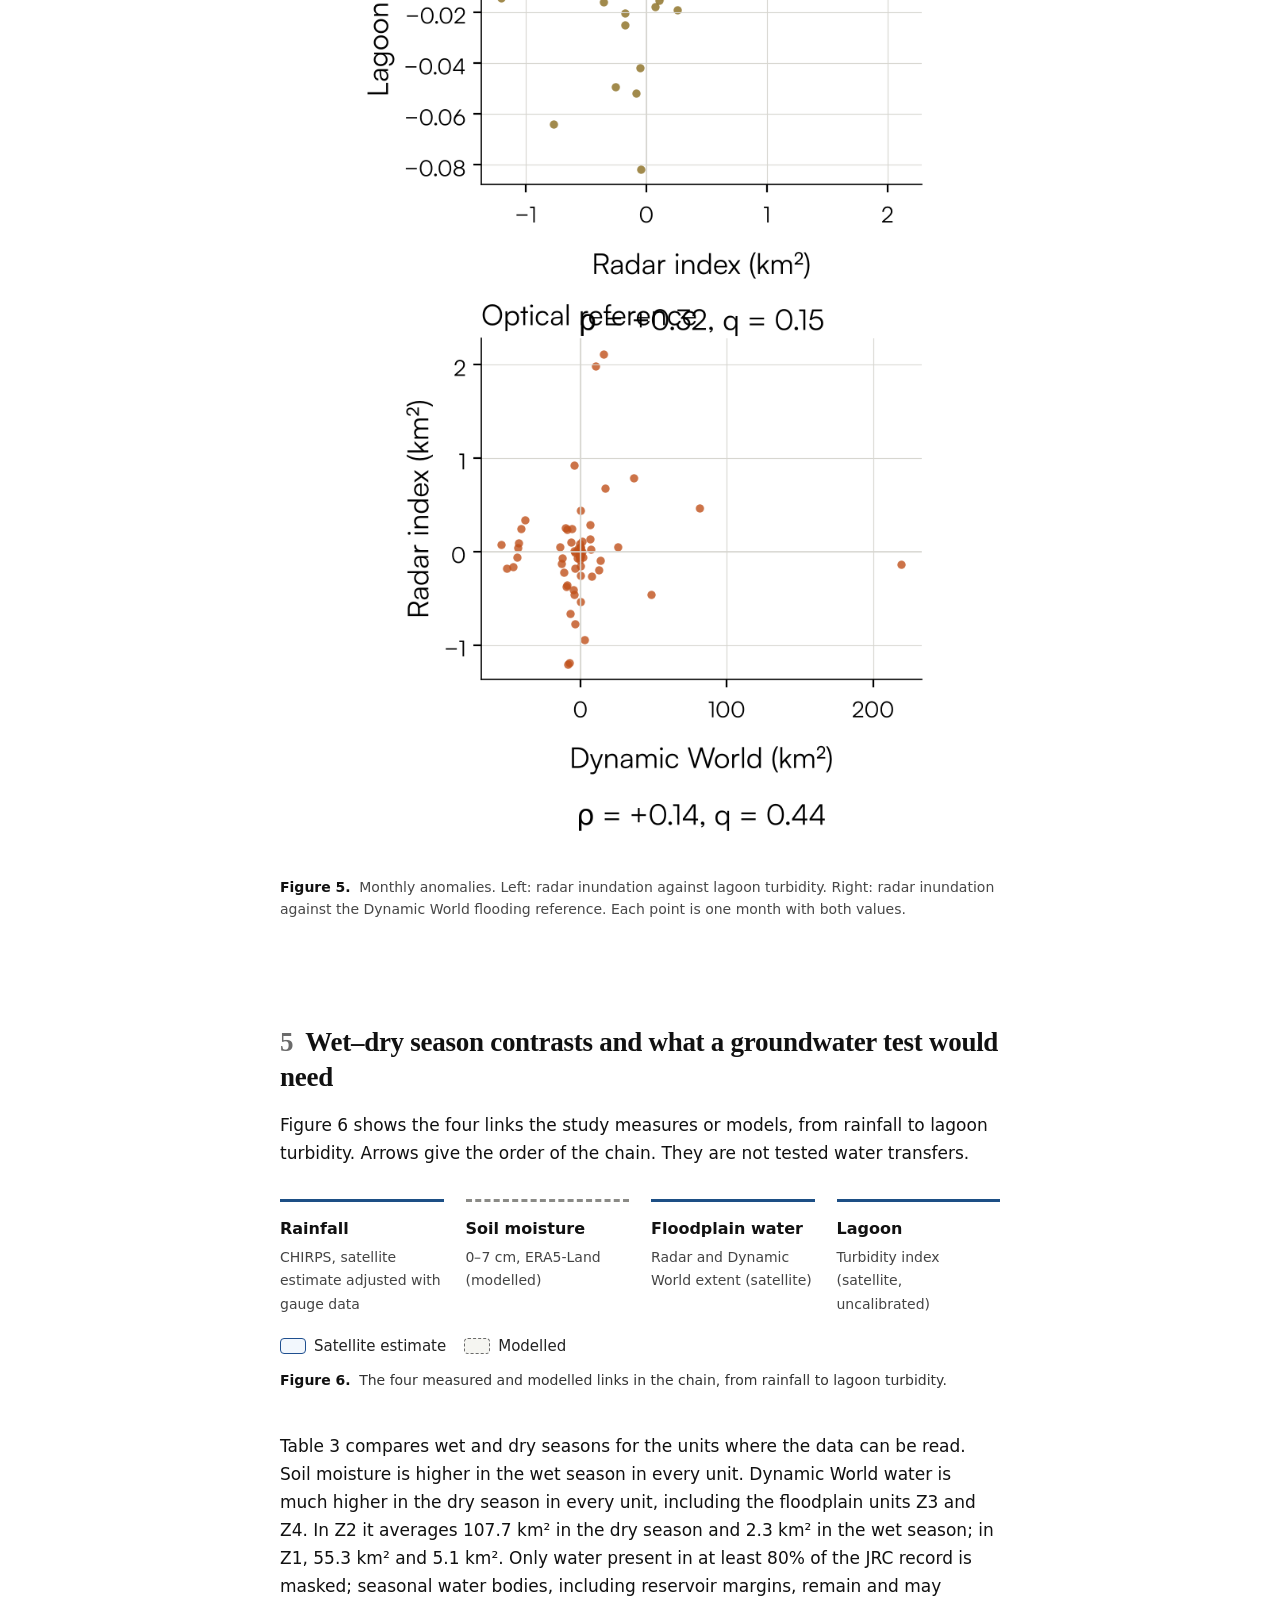
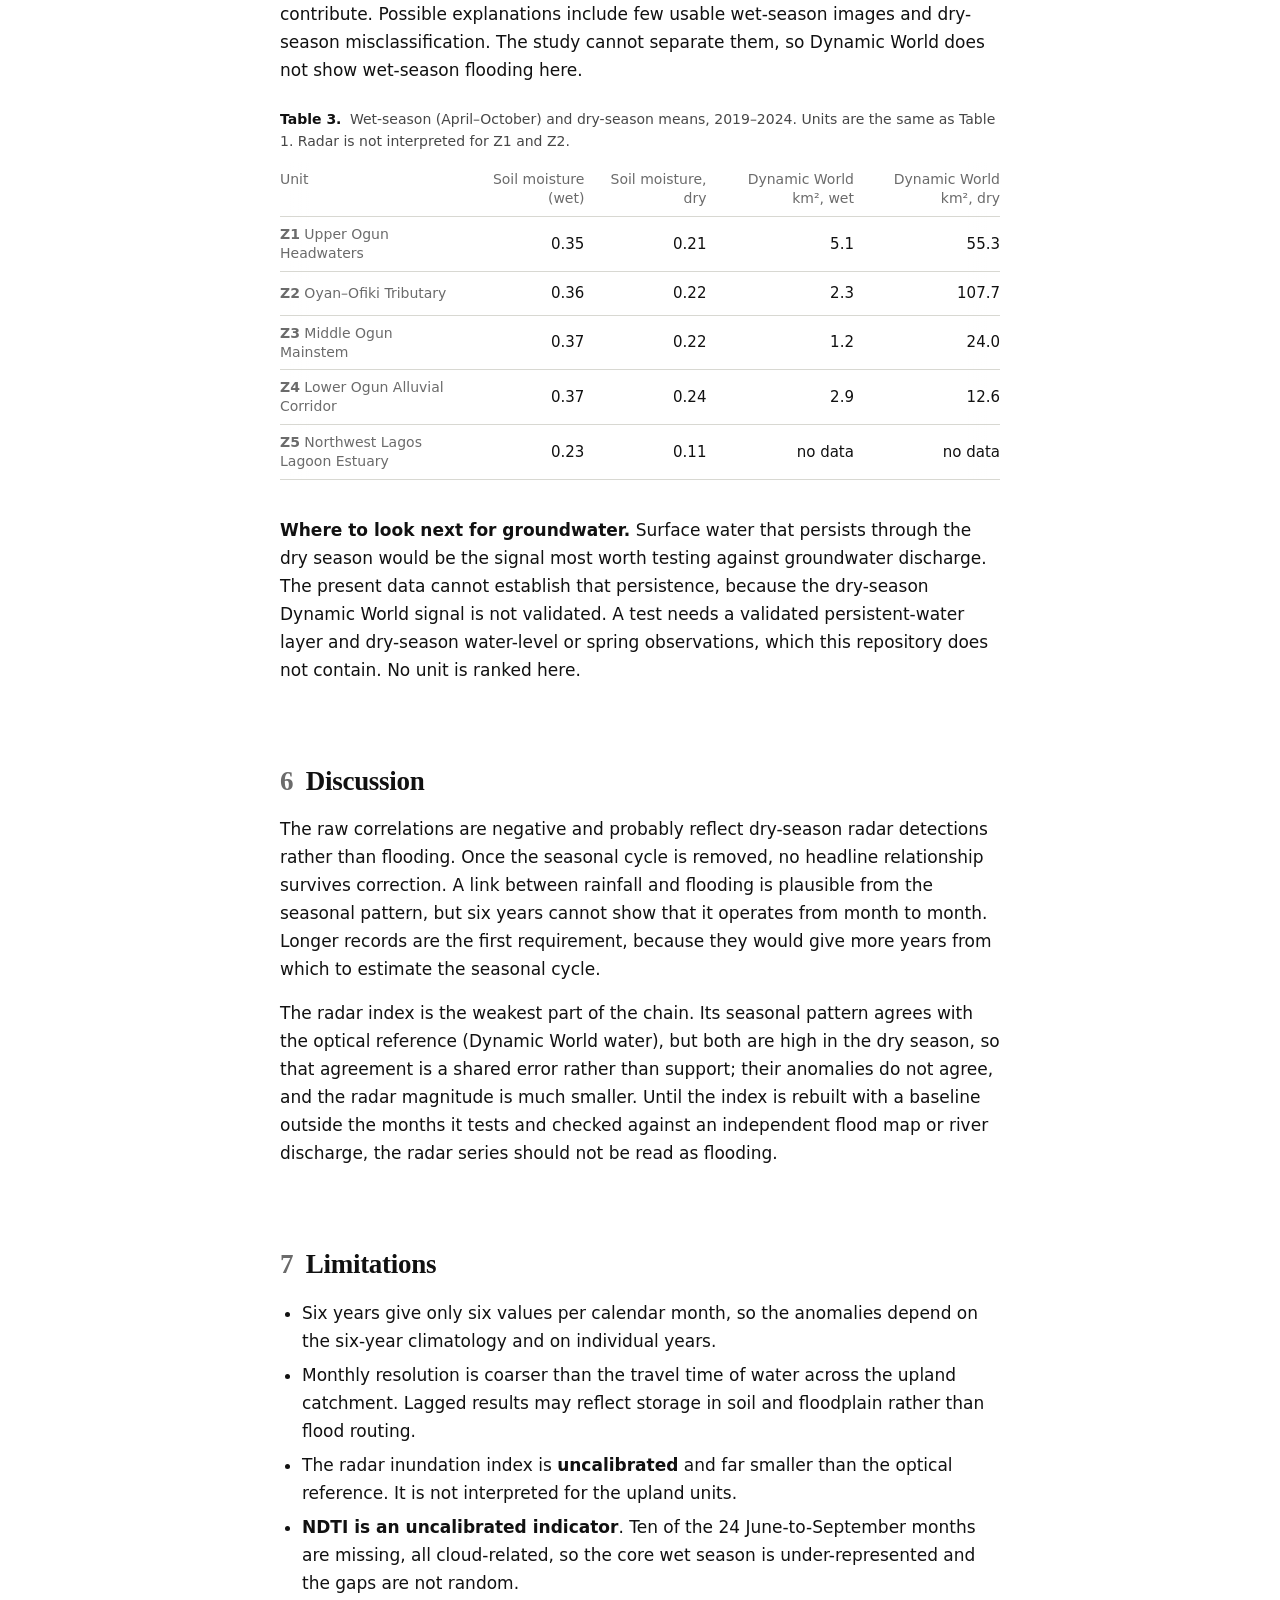
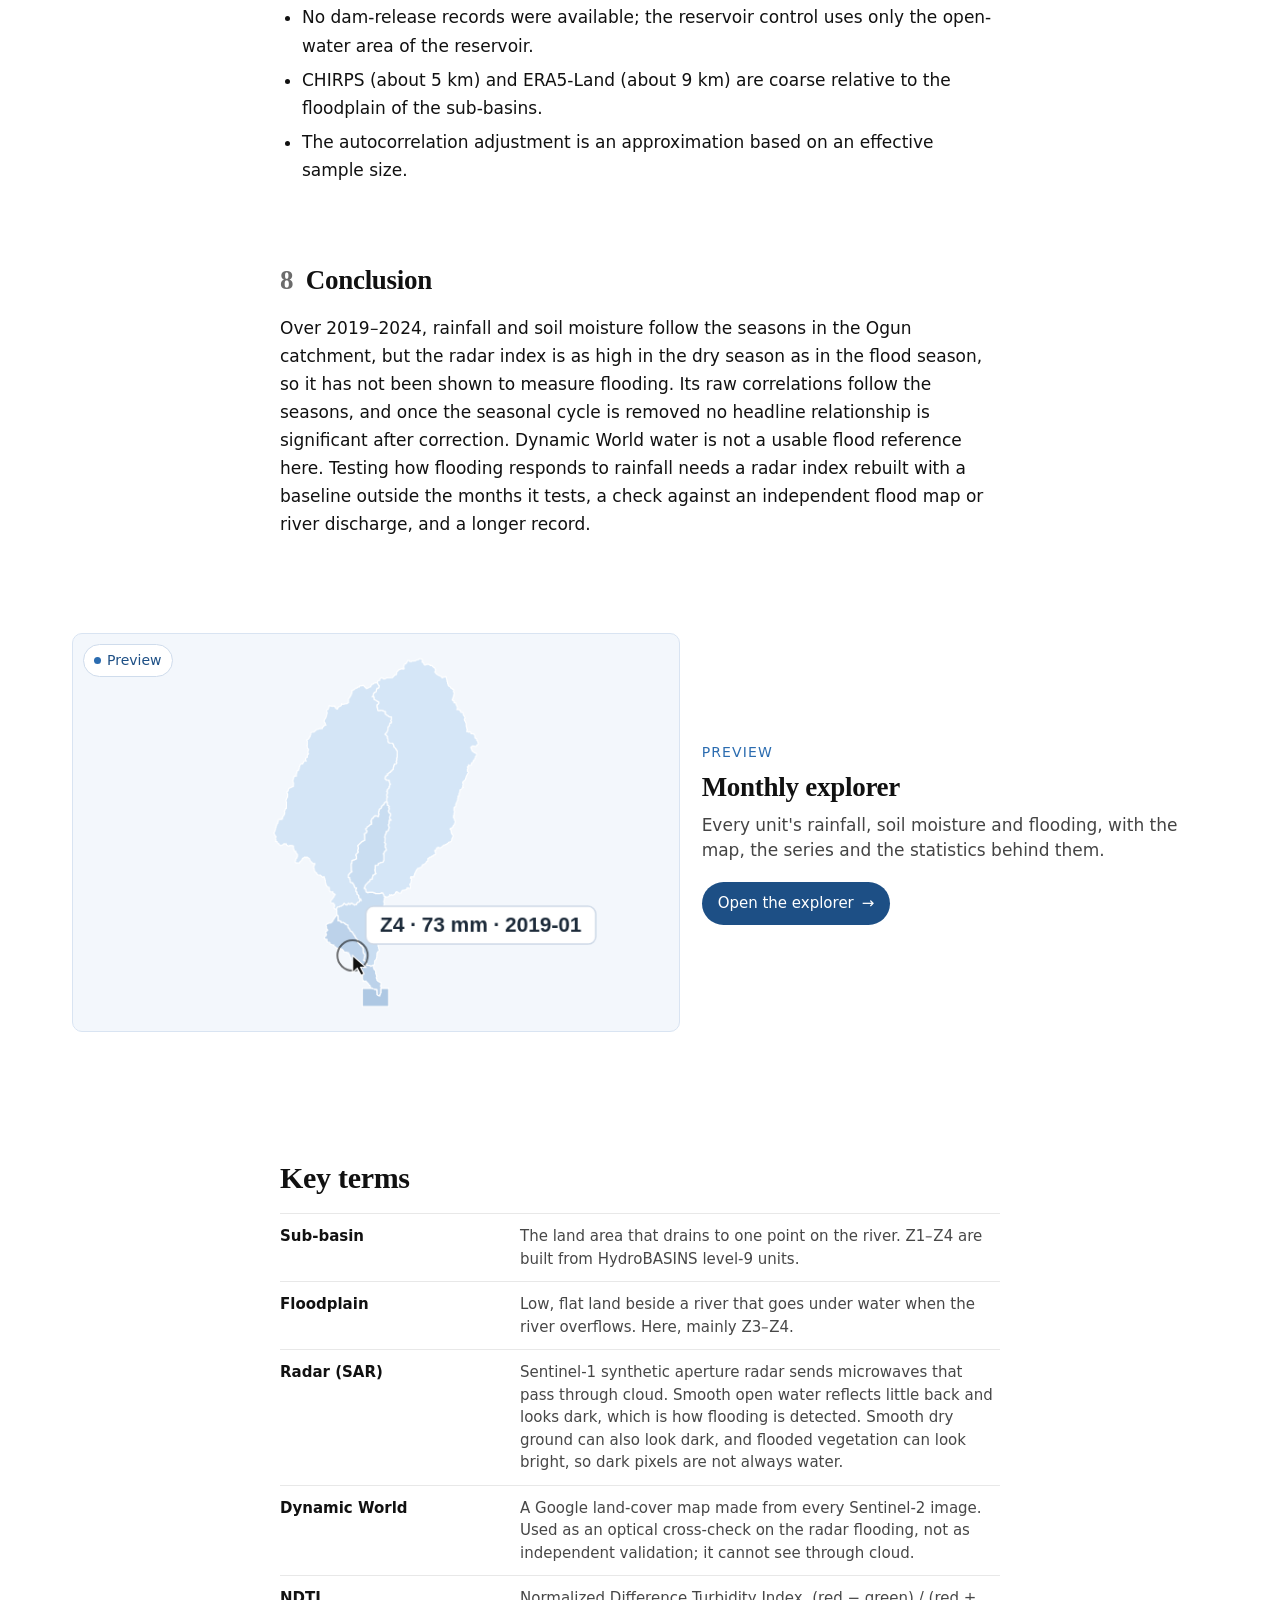
==== commit 7f1324fe: "Rebuild the page" ====
--- a/docs/index.html
+++ b/docs/index.html
@@ -9,14 +9,14 @@
 <link rel="canonical" href="https://oloyededavid.github.io/Ogun-Catchment-Coast-Observatory/">
 <meta property="og:type" content="article">
 <meta property="og:title" content="Surface water from headwaters to lagoon: rainfall, soil moisture and flooding">
-<meta property="og:description" content="Satellite records of rainfall, soil moisture, radar floodplain inundation and lagoon turbidity for the Ogun River catchment, 2019–2024. Rainfall and radar inundation are seasonally related with opposite signs; month-to-month coupling is not robust.">
+<meta property="og:description" content="Satellite records of rainfall, soil moisture, radar floodplain inundation and lagoon turbidity for the Ogun River catchment, 2019–2024. The radar flood index is as high in the dry season as in the flood season, so it has not been shown to measure flooding; month-to-month coupling is not robust.">
 <meta property="og:url" content="https://oloyededavid.github.io/Ogun-Catchment-Coast-Observatory/">
 <meta property="og:image" content="https://oloyededavid.github.io/Ogun-Catchment-Coast-Observatory/assets/og.png">
 <meta property="og:image:width" content="1200">
 <meta property="og:image:height" content="630">
 <meta name="twitter:card" content="summary_large_image">
     <link rel="icon" href="data:image/svg+xml,%3Csvg xmlns='http://www.w3.org/2000/svg' viewBox='0 0 32 32'%3E%3Crect width='32' height='32' rx='6' fill='%231d4f85'/%3E%3Cpath d='M6 22c4-6 6-6 10-2s6 4 10-2' stroke='%23fff' stroke-width='2.4' fill='none' stroke-linecap='round'/%3E%3C/svg%3E">
-    <meta name="description" content="Satellite records of rainfall, soil moisture, radar floodplain inundation and lagoon turbidity for the Ogun River catchment, 2019–2024. Rainfall and radar inundation are seasonally related with opposite signs; month-to-month coupling is not robust.">
+    <meta name="description" content="Satellite records of rainfall, soil moisture, radar floodplain inundation and lagoon turbidity for the Ogun River catchment, 2019–2024. The radar flood index is as high in the dry season as in the flood season, so it has not been shown to measure flooding; month-to-month coupling is not robust.">
     <meta name="author" content="David Oloyede">
     <meta name="citation_title" content="Surface water from headwaters to lagoon: rainfall, soil moisture and flooding">
     <meta name="citation_author" content="Oloyede, David">
@@ -81,7 +81,7 @@
 
     <section id="abstract" data-reveal class="abstract" aria-labelledby="h-abstract">
         <h2 id="h-abstract">Abstract</h2>
-        <p>The Ogun River drains about 22,165 km² of south-west Nigeria into the Lagos Lagoon. Rainfall and soil wetness are plausible controls on how much of its floodplain floods. We assembled a monthly satellite record for January 2019 to December 2024 of rainfall (CHIRPS), shallow soil moisture (ERA5-Land), radar floodplain inundation (Sentinel-1), an optical comparison series (Dynamic World) and lagoon turbidity (Sentinel-2), averaged over four sub-basins and a lagoon zone, and tested whether rainfall and soil moisture are associated with inundation, and inundation with turbidity, at lags of zero to two months for rainfall and soil moisture against inundation, and in the same month for inundation against turbidity. Associations were measured with Spearman's rho and autocorrelation-adjusted p-values, and the five headline relationships on month-to-month anomalies were corrected once for multiple testing. On raw monthly values, rainfall and inundation are negatively associated two months apart (ρ = −0.43, q = 0.006), and soil moisture and inundation in the same month (ρ = −0.38, q = 0.037); both are seasonal co-variations, and the negative sign and a February–March radar peak suggest that dry-season radar detections may drive them. This is not established. Once the seasonal cycle is removed, none of the headline relationships is significant (the largest, between inundation and lagoon turbidity, is ρ = +0.32, q = 0.15). The radar index and the Dynamic World series agree in their seasonal pattern (ρ = +0.42) but not in their anomalies (ρ = +0.14). Dynamic World shows little water in the wet season, so it is not a reliable flood reference here, and the radar values are far smaller than its extent. Over six years, rainfall, soil moisture and radar inundation are seasonally related, with rainfall and radar inundation of opposite sign, but show no robust month-to-month coupling. The radar index is uncalibrated and should be treated with caution until it is validated.</p>
+        <p>The Ogun River drains about 22,165 km² of south-west Nigeria into the Lagos Lagoon. Rainfall and soil wetness are plausible controls on how much of its floodplain floods. We assembled a monthly satellite record for January 2019 to December 2024 of rainfall (CHIRPS), shallow soil moisture (ERA5-Land), radar floodplain inundation (Sentinel-1), an optical comparison series (Dynamic World) and lagoon turbidity (Sentinel-2), averaged over four sub-basins and a lagoon zone, and tested whether rainfall and soil moisture are associated with inundation, and inundation with turbidity, at lags of zero to two months for rainfall and soil moisture against inundation, and in the same month for inundation against turbidity. Associations were measured with Spearman's rho and autocorrelation-adjusted p-values, and the five headline relationships on month-to-month anomalies were corrected once for multiple testing. The main finding is about the radar index itself: it is as high in February–March as in October and lowest in June–August, which points to dry-season detections, possibly because its dry-season baseline is built from the same months it is tested against. Its associations with rainfall and soil moisture on raw monthly values (ρ = −0.43 two months apart and ρ = −0.38 in the same month) follow the seasons, so they are not evidence about flooding, and their p-values are optimistic because the autocorrelation adjustment does not allow for the annual cycle. Once the seasonal cycle is removed, none of the headline relationships is significant (the largest, between inundation and lagoon turbidity, is ρ = +0.32, q = 0.15). The radar index and the Dynamic World series agree in their seasonal pattern (ρ = +0.42) but not in their anomalies (ρ = +0.14). Both are high in the dry season and Dynamic World shows almost no water in the wet season, so their agreement is a shared error rather than support for either, and Dynamic World is not a usable flood reference here. Rainfall and soil moisture follow the seasons, but the radar index has not been shown to measure flooding, so the study cannot yet say how flooding responds to them. It is best read as a test of a satellite flood index, which the index did not pass.</p>
         <dl class="stat-row" aria-label="Key figures">
             <div><dt>Months of satellite data</dt><dd><span data-count="72">72</span></dd></div>
             <div><dt>Analytical units</dt><dd><span data-count="5">5</span></dd></div>
@@ -282,8 +282,8 @@
 
     <section id="discussion" data-reveal aria-labelledby="h-disc">
         <h2 id="h-disc"><span class="sec-no">6</span> Discussion</h2>
-        <p>The raw correlations are negative and probably reflect dry-season radar detections rather than a shared cycle. Once the seasonal cycle is removed, no headline relationship survives correction. A link between rainfall and flooding is plausible from the seasonal pattern, but six years cannot show that it operates from month to month. Longer records are the first requirement, because they would give more years from which to estimate the seasonal cycle.</p>
-        <p>The radar index is the weakest part of the chain. Its seasonal pattern agrees with the optical reference (Dynamic World water), but its anomalies do not, and its magnitude is much smaller. Until it is calibrated against gauge or optical water extent, conclusions about flooding should be read as indicative.</p>
+        <p>The raw correlations are negative and probably reflect dry-season radar detections rather than flooding. Once the seasonal cycle is removed, no headline relationship survives correction. A link between rainfall and flooding is plausible from the seasonal pattern, but six years cannot show that it operates from month to month. Longer records are the first requirement, because they would give more years from which to estimate the seasonal cycle.</p>
+        <p>The radar index is the weakest part of the chain. Its seasonal pattern agrees with the optical reference (Dynamic World water), but both are high in the dry season, so that agreement is a shared error rather than support; their anomalies do not agree, and the radar magnitude is much smaller. Until the index is rebuilt with a baseline outside the months it tests and checked against an independent flood map or river discharge, the radar series should not be read as flooding.</p>
     </section>
 
     <section id="limitations" data-reveal aria-labelledby="h-lim">
@@ -301,7 +301,7 @@
 
     <section id="conclusion" data-reveal aria-labelledby="h-concl">
         <h2 id="h-concl"><span class="sec-no">8</span> Conclusion</h2>
-        <p>Over 2019–2024, rainfall and soil moisture follow the seasons in the Ogun catchment, but the radar index does not track them cleanly. Once the seasonal cycle is removed, no headline relationship is significant after correction. Dynamic World water is not a usable flood reference here. Testing month-to-month links needs a longer record and a calibrated flood extent.</p>
+        <p>Over 2019–2024, rainfall and soil moisture follow the seasons in the Ogun catchment, but the radar index is as high in the dry season as in the flood season, so it has not been shown to measure flooding. Its raw correlations follow the seasons, and once the seasonal cycle is removed no headline relationship is significant after correction. Dynamic World water is not a usable flood reference here. Testing how flooding responds to rainfall needs a radar index rebuilt with a baseline outside the months it tests, a check against an independent flood map or river discharge, and a longer record.</p>
     </section>
 
     <section id="explorer" class="explore-cta" data-reveal aria-labelledby="h-explorer">
@@ -389,7 +389,7 @@
 
 <footer>
     <div class="inner">
-        <p class="sig"><span>David Oloyede</span><span><a href="https://github.com/oloyededavid" target="_blank" rel="noopener">github.com/oloyededavid</a></span><span>Last updated <time datetime="2026-11-17">17 November 2026</time></span><span class="sig-meta"><span id="views" hidden></span></span></p>
+        <p class="sig"><span>David Oloyede</span><span><a href="https://github.com/oloyededavid" target="_blank" rel="noopener">github.com/oloyededavid</a></span><span>Last updated <time datetime="2026-11-18">18 November 2026</time></span><span class="sig-meta"><span id="views" hidden></span></span></p>
         <p>Code MIT, derived data CC BY 4.0. Source data keep their own terms: CHIRPS (Climate Hazards Center, UC Santa Barbara), ERA5-Land (Copernicus), Sentinel-1 and Sentinel-2 (Copernicus), Dynamic World (Google and World Resources Institute), HydroBASINS (WWF / HydroSHEDS).</p>
         <!-- study-others:start --><p class="others">Other studies: <a href="https://oloyededavid.github.io/Observational-Hydrology-Extremes/">Nigeria floods, drought and design rainfall</a> · <a href="https://oloyededavid.github.io/Oueme-Ogun-Groundwater-Recharge/">Ouémé–Ogun recharge</a> · <a href="https://oloyededavid.github.io/Groundwater-Storage-Gravimetry/">Lake Chad water storage</a> · <a href="https://oloyededavid.github.io/Lagos-Urban-Heat-Analytics/">Lagos urban heat</a> · <a href="https://oloyededavid.github.io/Coastal-Hydrogeology-Modeling/">Lekki–Epe groundwater</a></p><!-- study-others:end -->
     </div>
--- a/docs/assets/style.css
+++ b/docs/assets/style.css
@@ -721,3 +721,16 @@
 .glossary dt { font-weight: 700; padding-right: 16px; }
 .glossary dd { color: var(--ink-2); }
 @media (max-width: 860px) { .glossary { grid-template-columns: 1fr; } .glossary dt { border-bottom: 0; padding-bottom: 0; } .glossary dd { padding-top: 3px; } }
+
+/* End of the page, sized as on the hydrology study so that all six study sites end the same way */
+#key-terms h2, #data-code h2 { font-size: 30px; }
+.note h2, #feedback h2, h2#references, #references h2 { font-size: 26px; }
+#feedback { border-top: 0; margin-top: 0; padding-top: 48px; }
+#feedback h2 { margin: 8px 0 14px; }
+.note { margin-top: 72px; padding-top: 28px; }
+#data-code .button, #feedback .button { height: auto; min-height: 36px; padding: 6px 13px; font-size: 14px; border-radius: 8px; color: var(--ink); }
+#feedback .react .rc { color: inherit; }
+.refs { color: var(--ink); }
+.refs li { padding-left: 1.5em; text-indent: -1.5em; margin: 0 0 9px; }
+.react-note { margin: 10px 0 0; font-size: 13.5px; color: var(--ink-3); }
+@media (max-width: 760px) { #key-terms h2, #data-code h2 { font-size: 27px; } #data-code .button, #feedback .button { min-height: 44px; } }
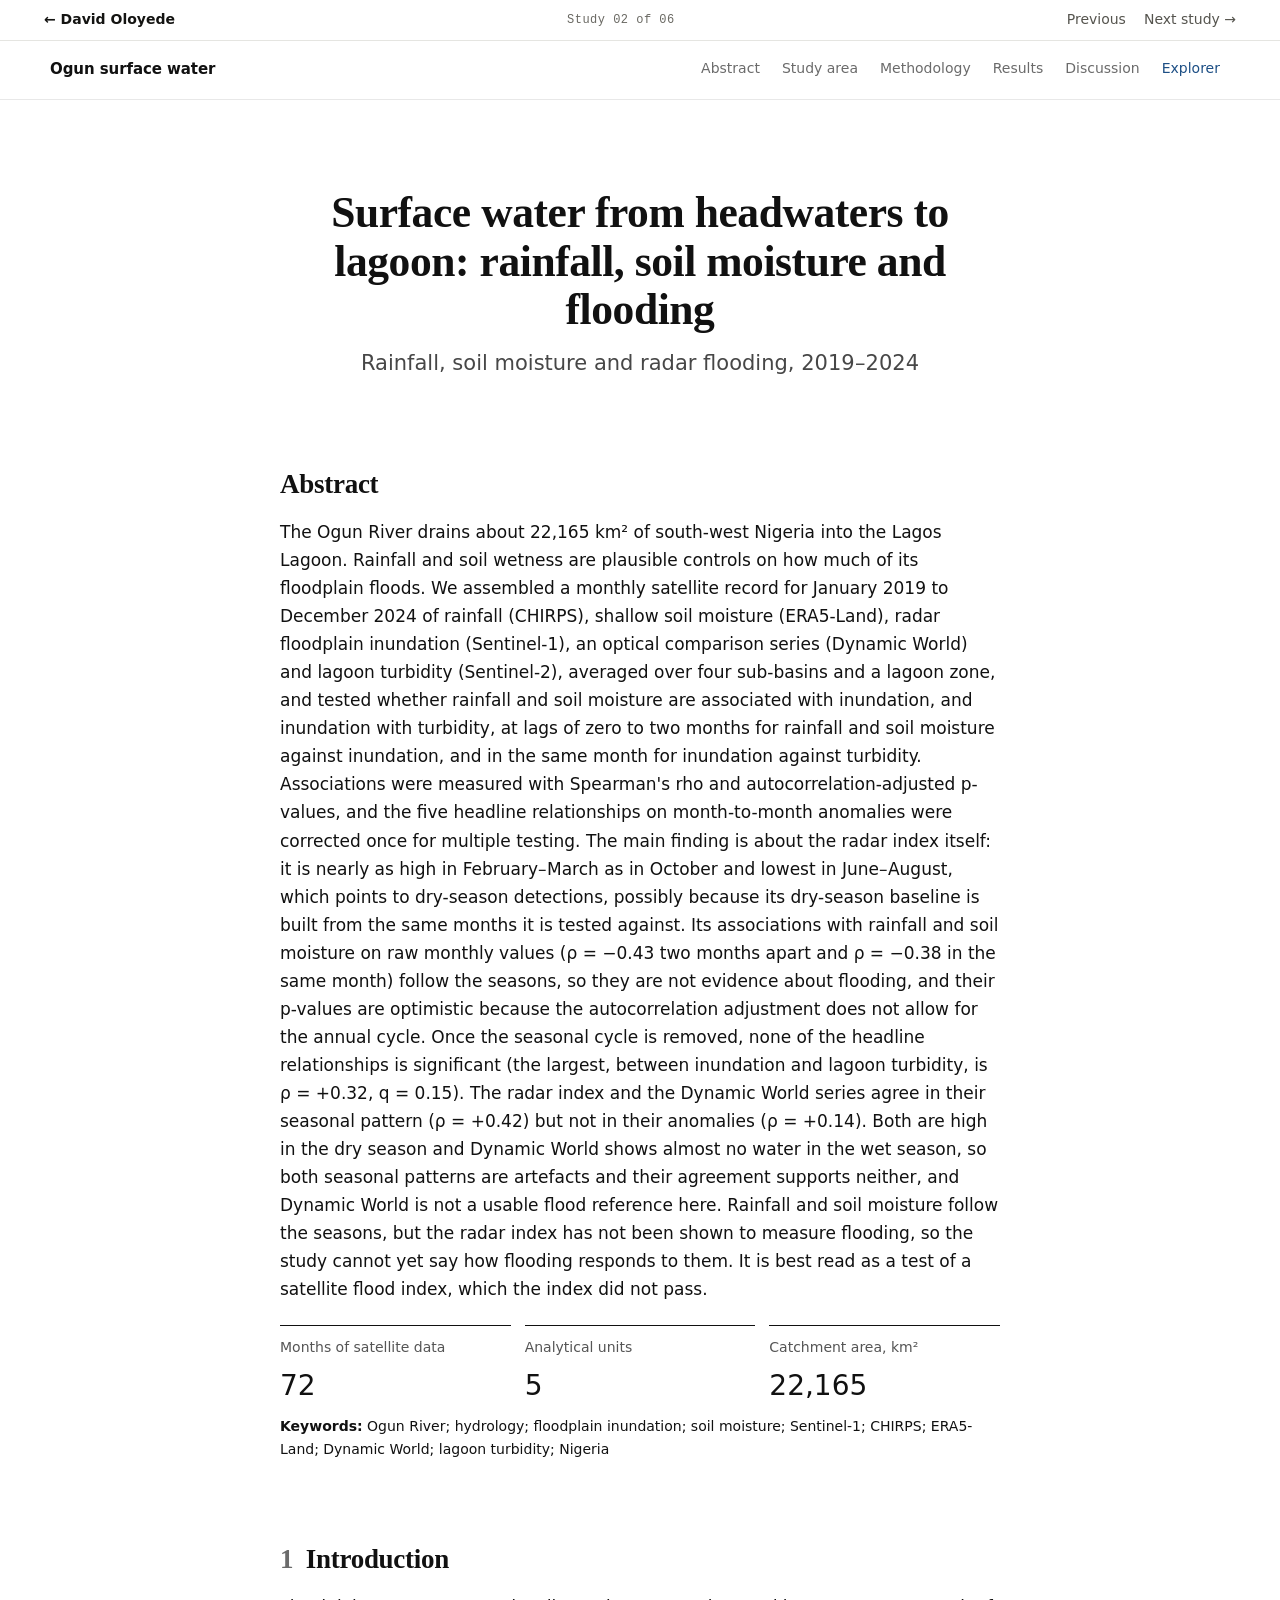
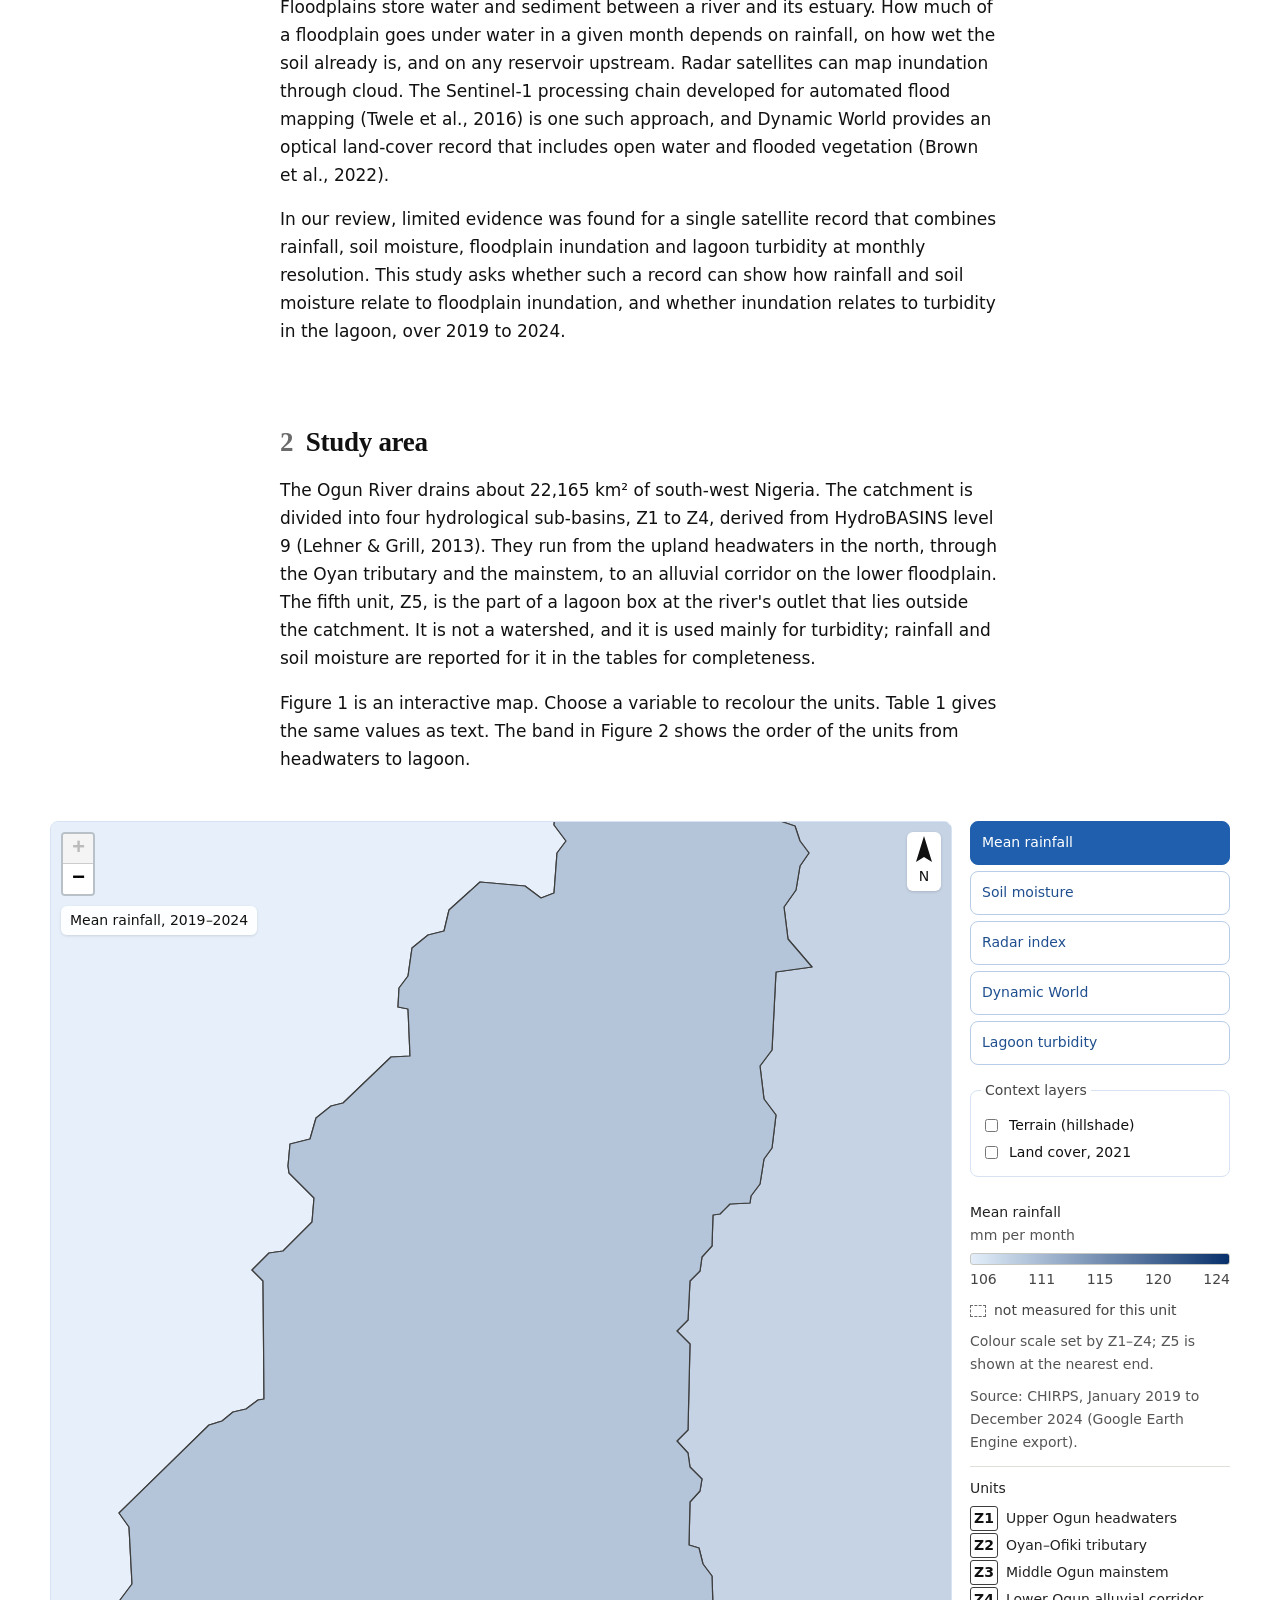
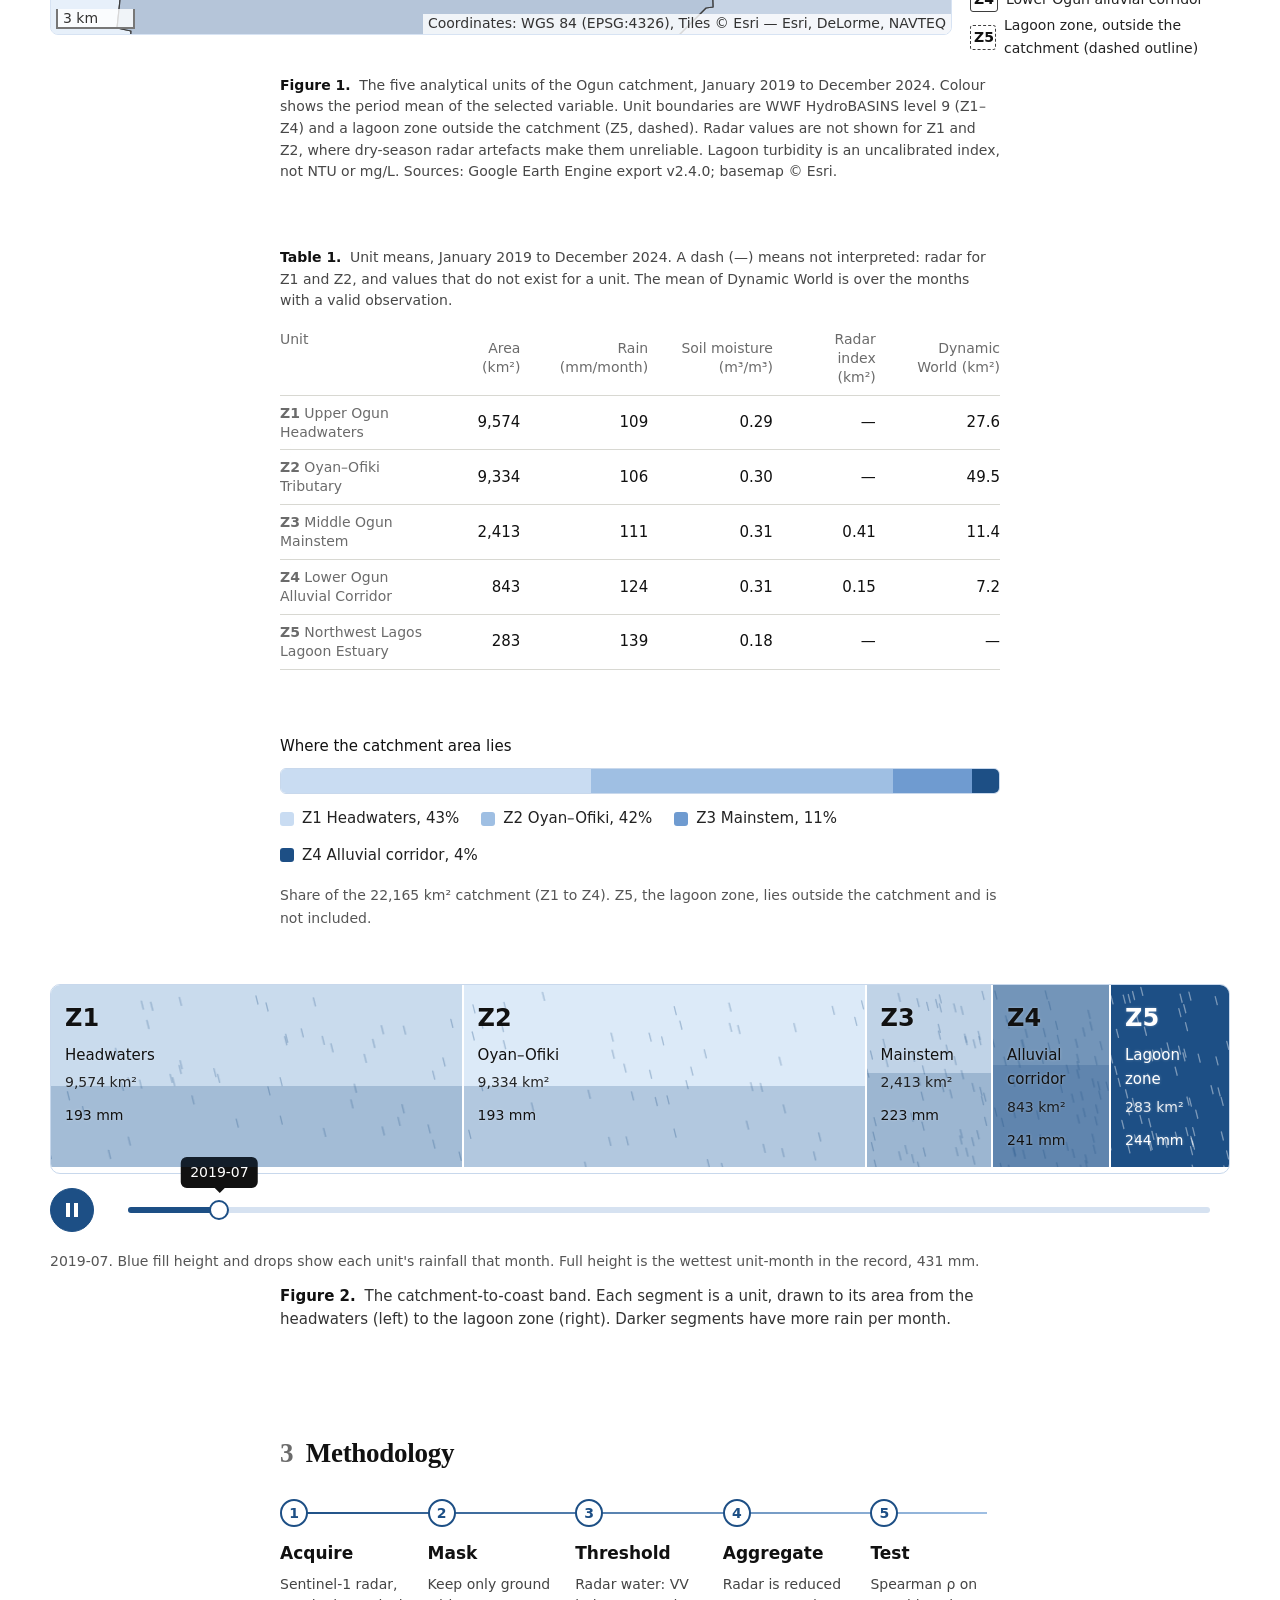
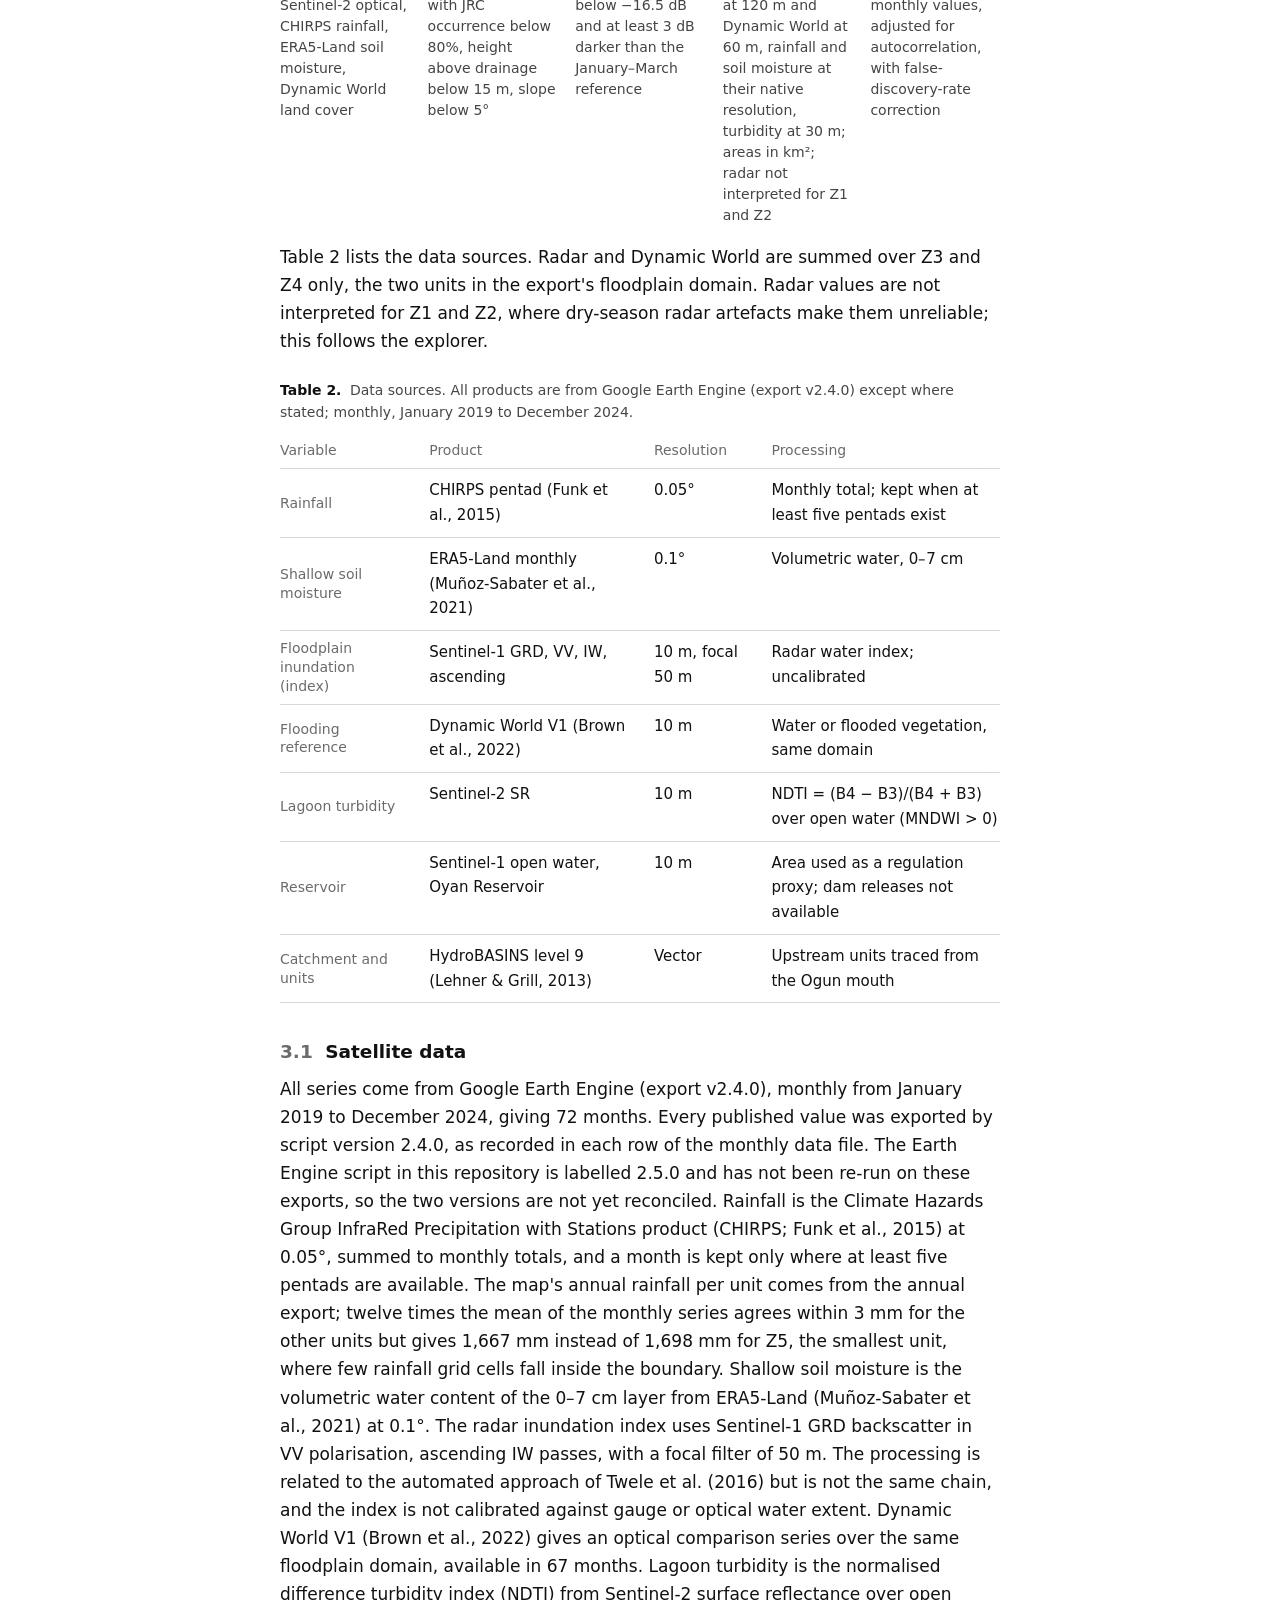
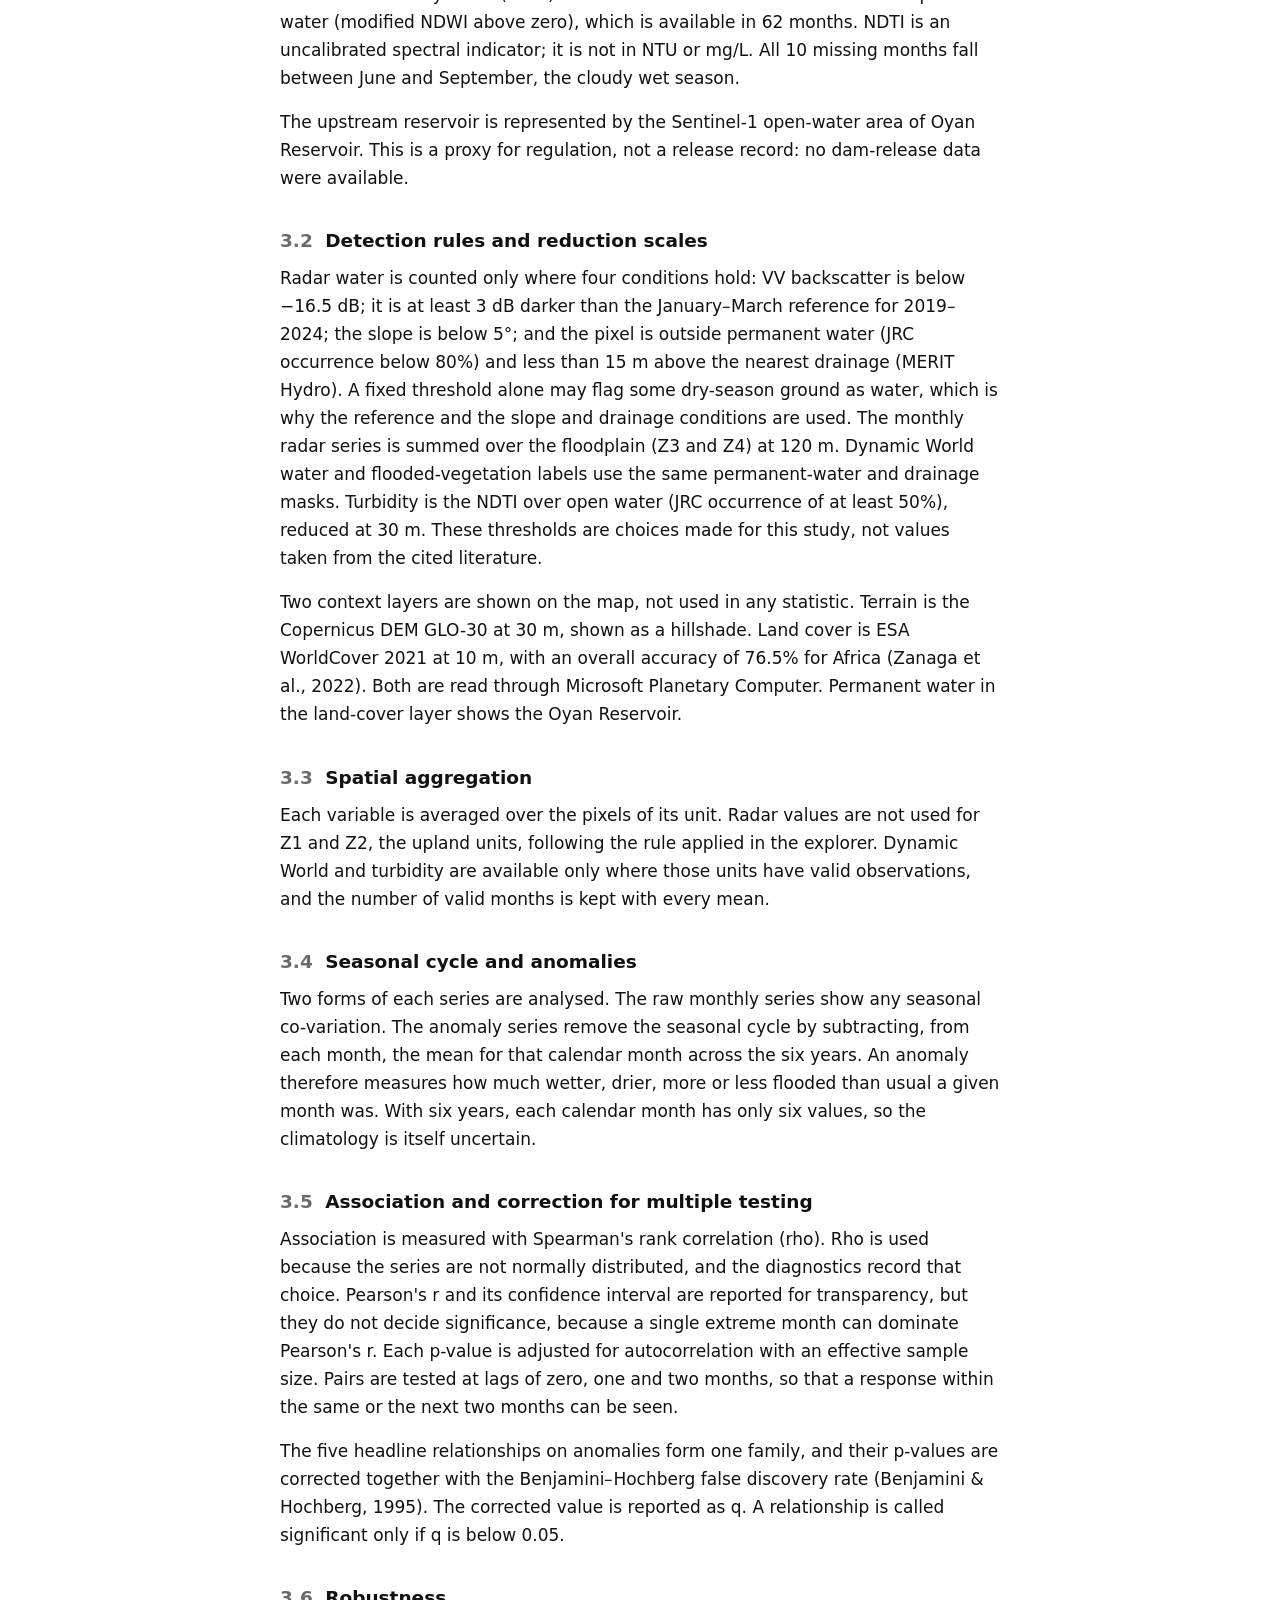
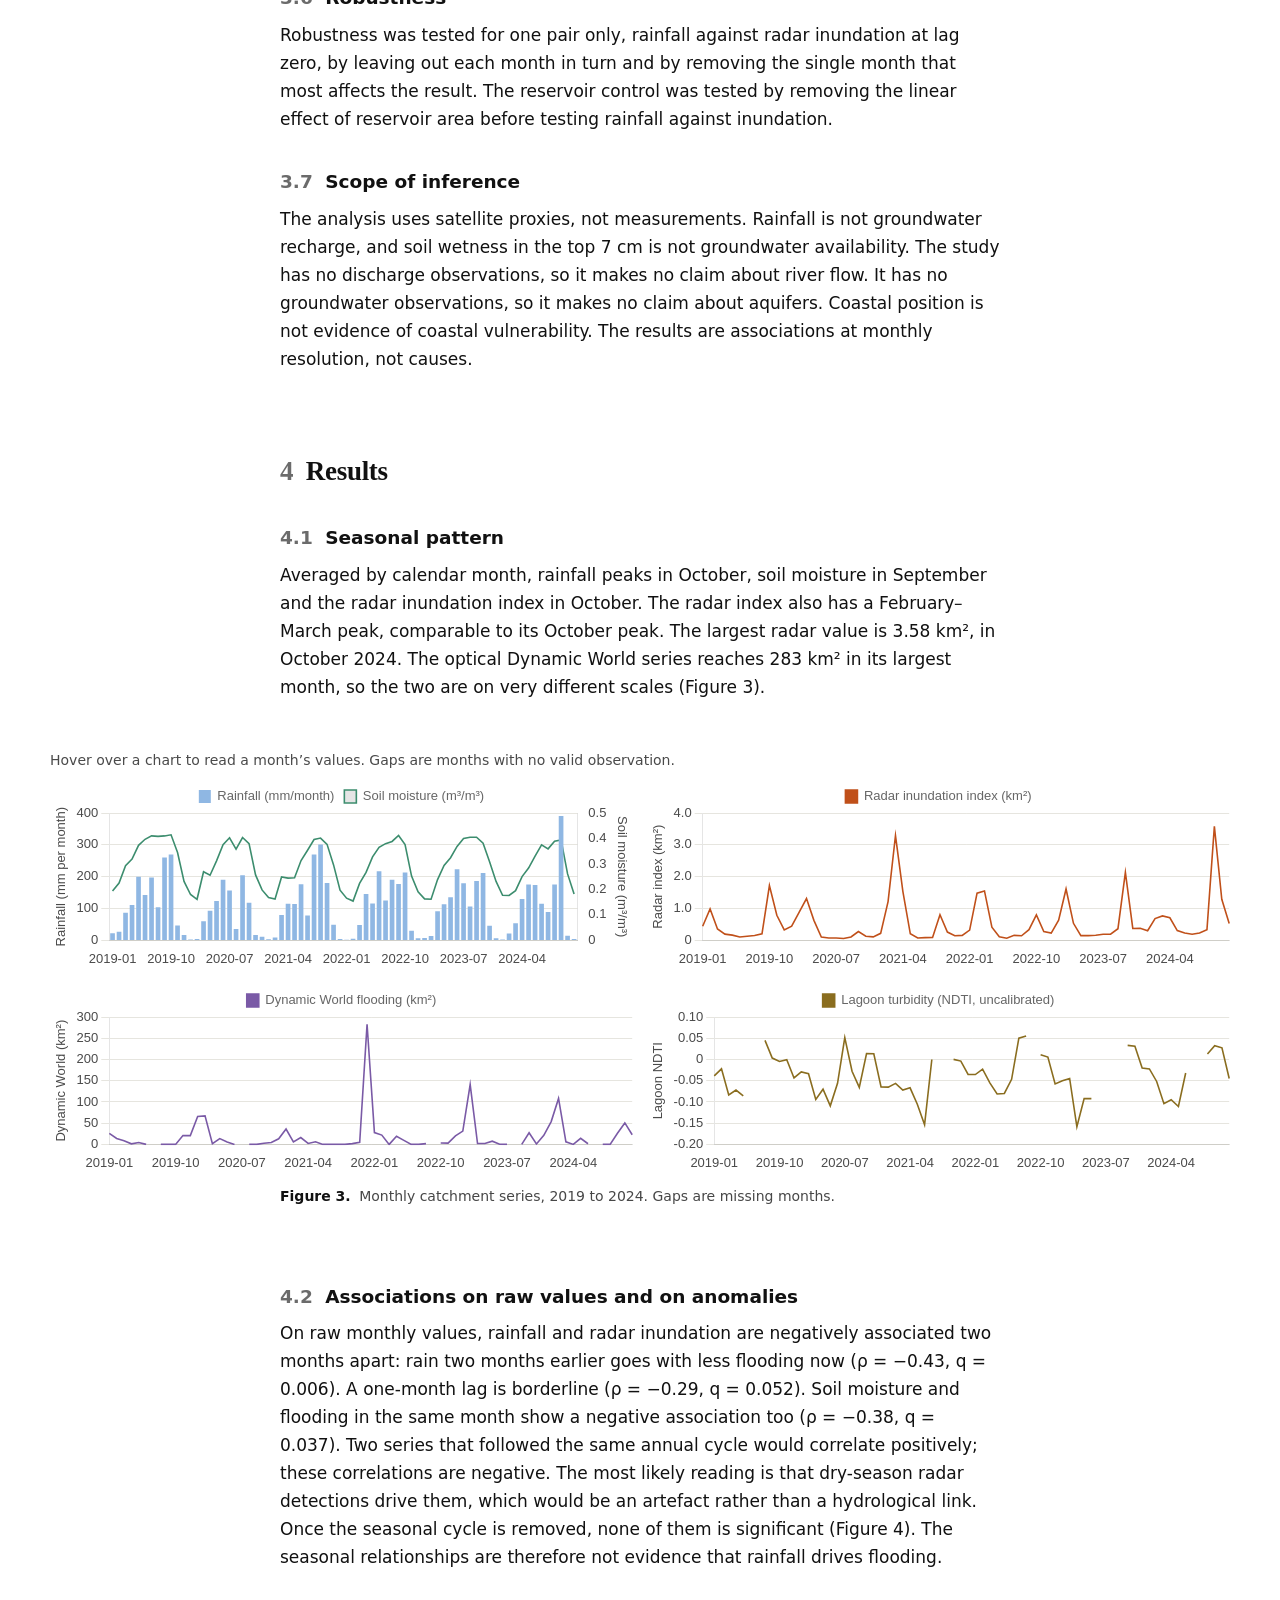
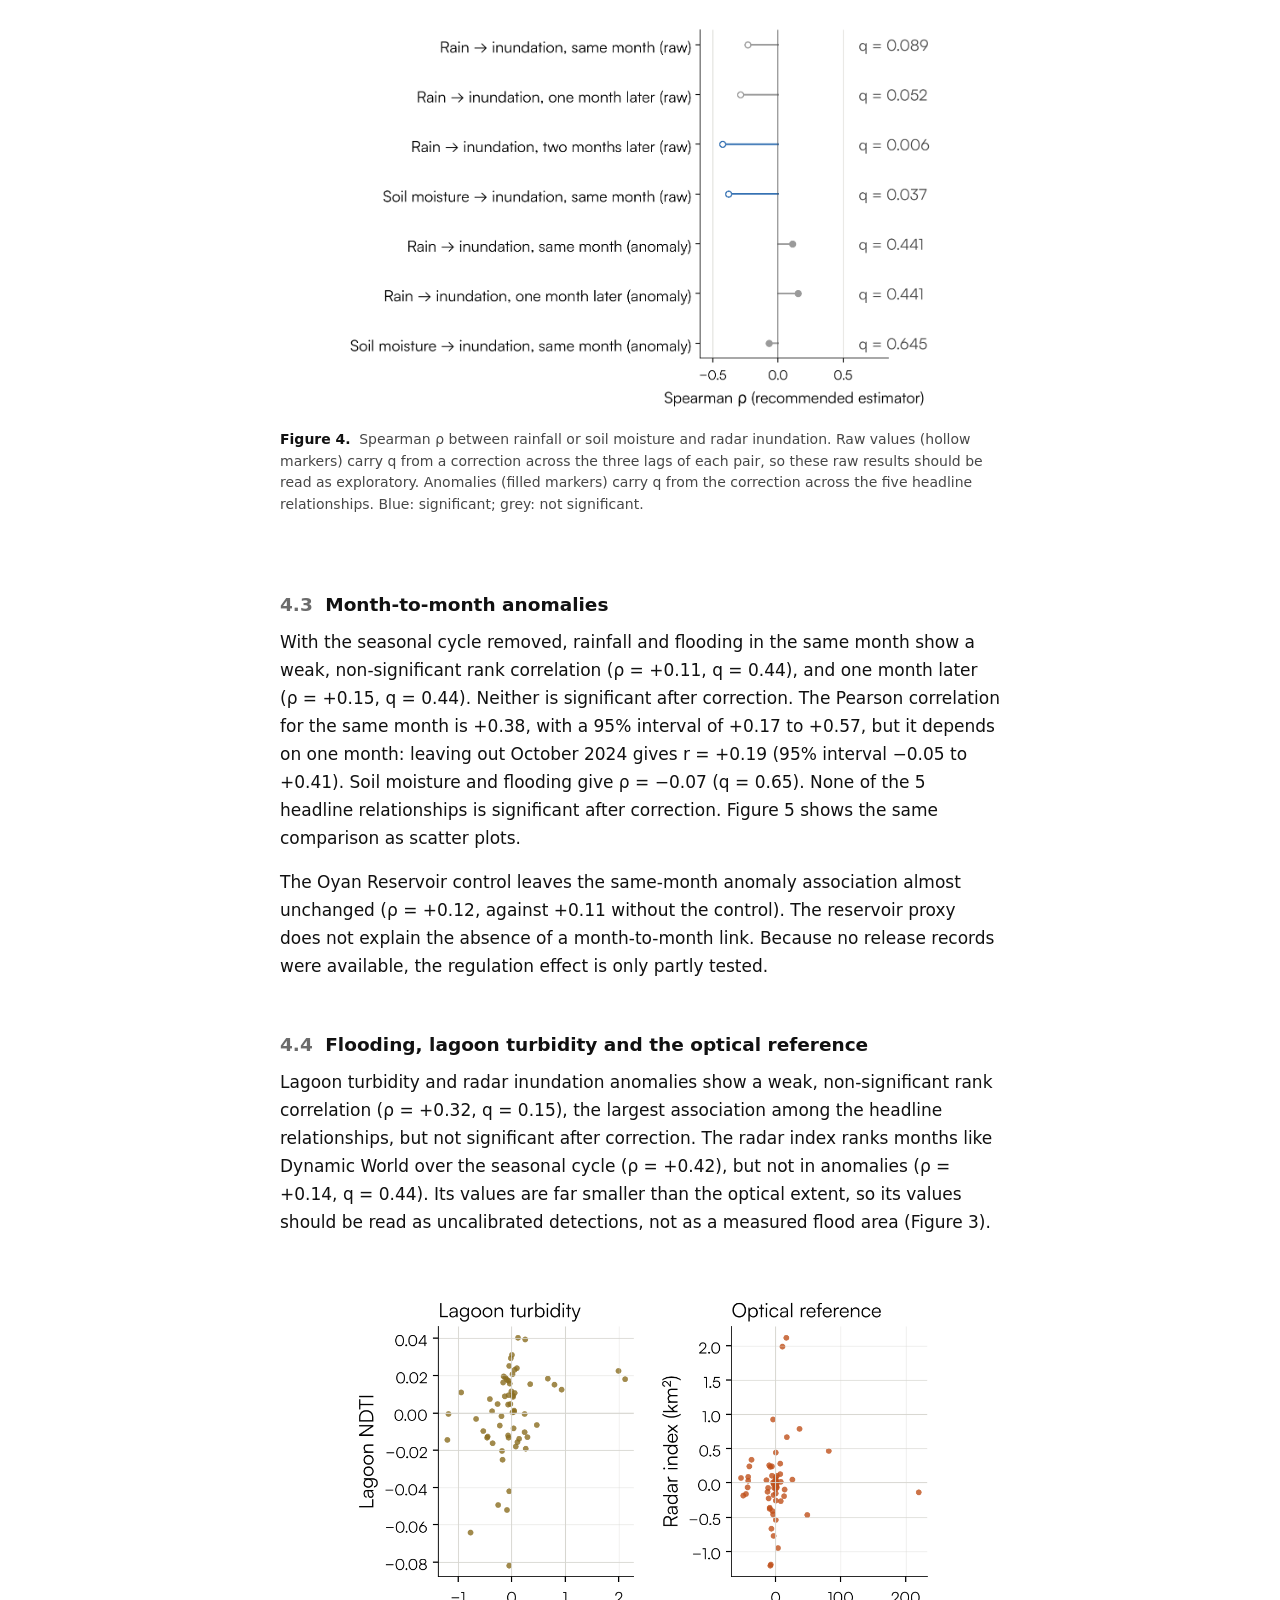
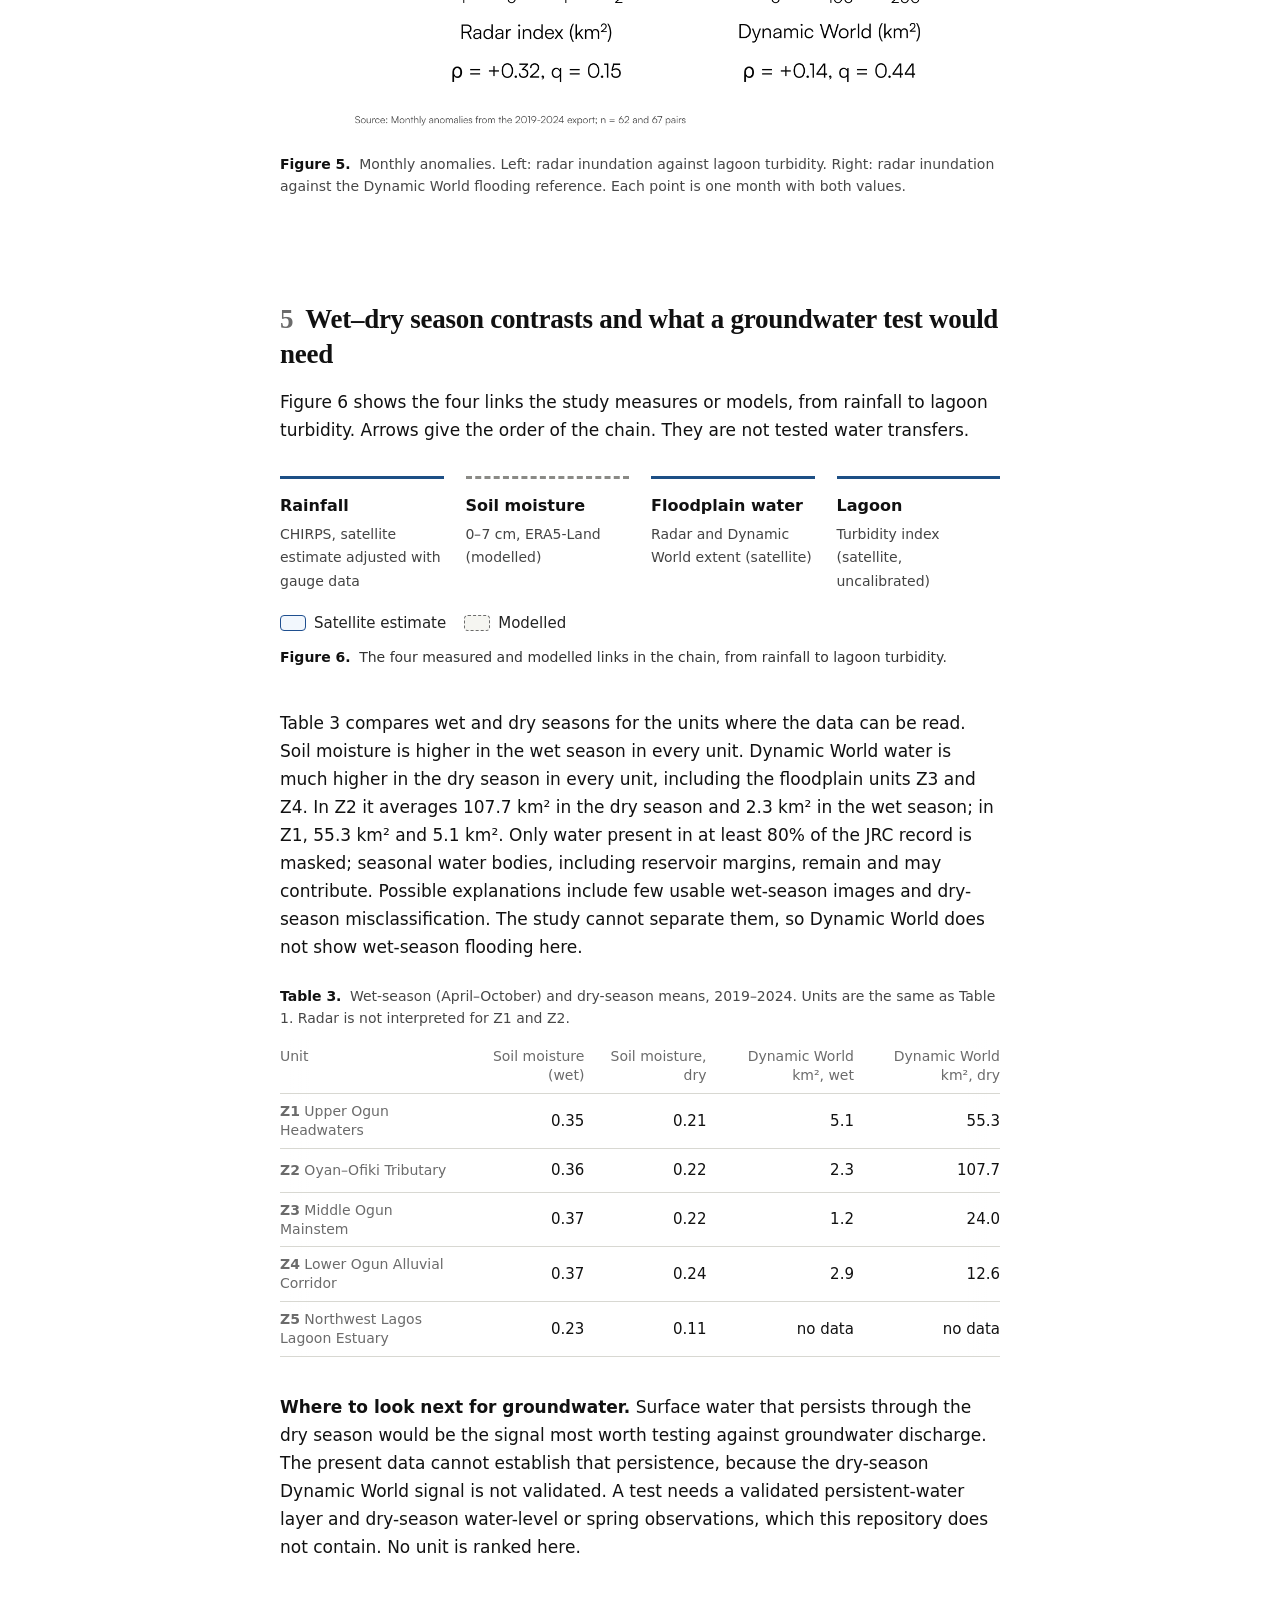
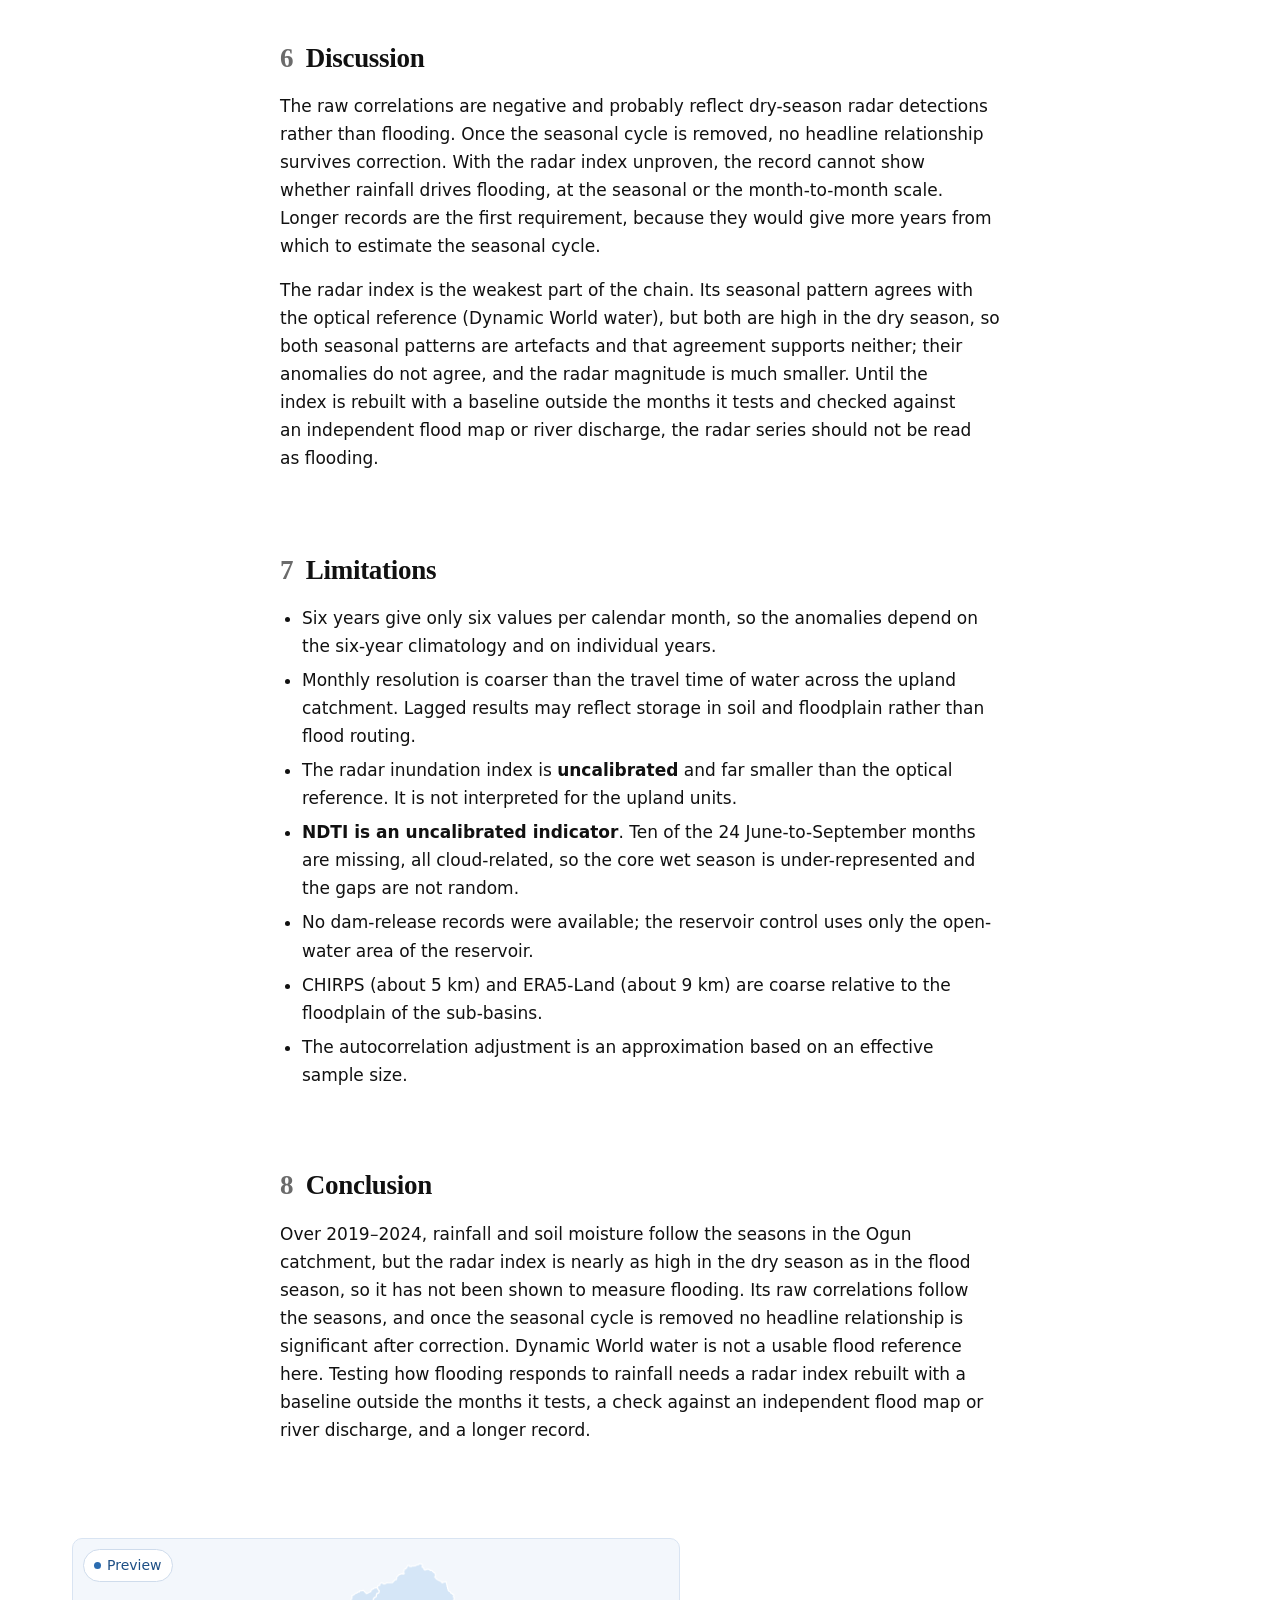
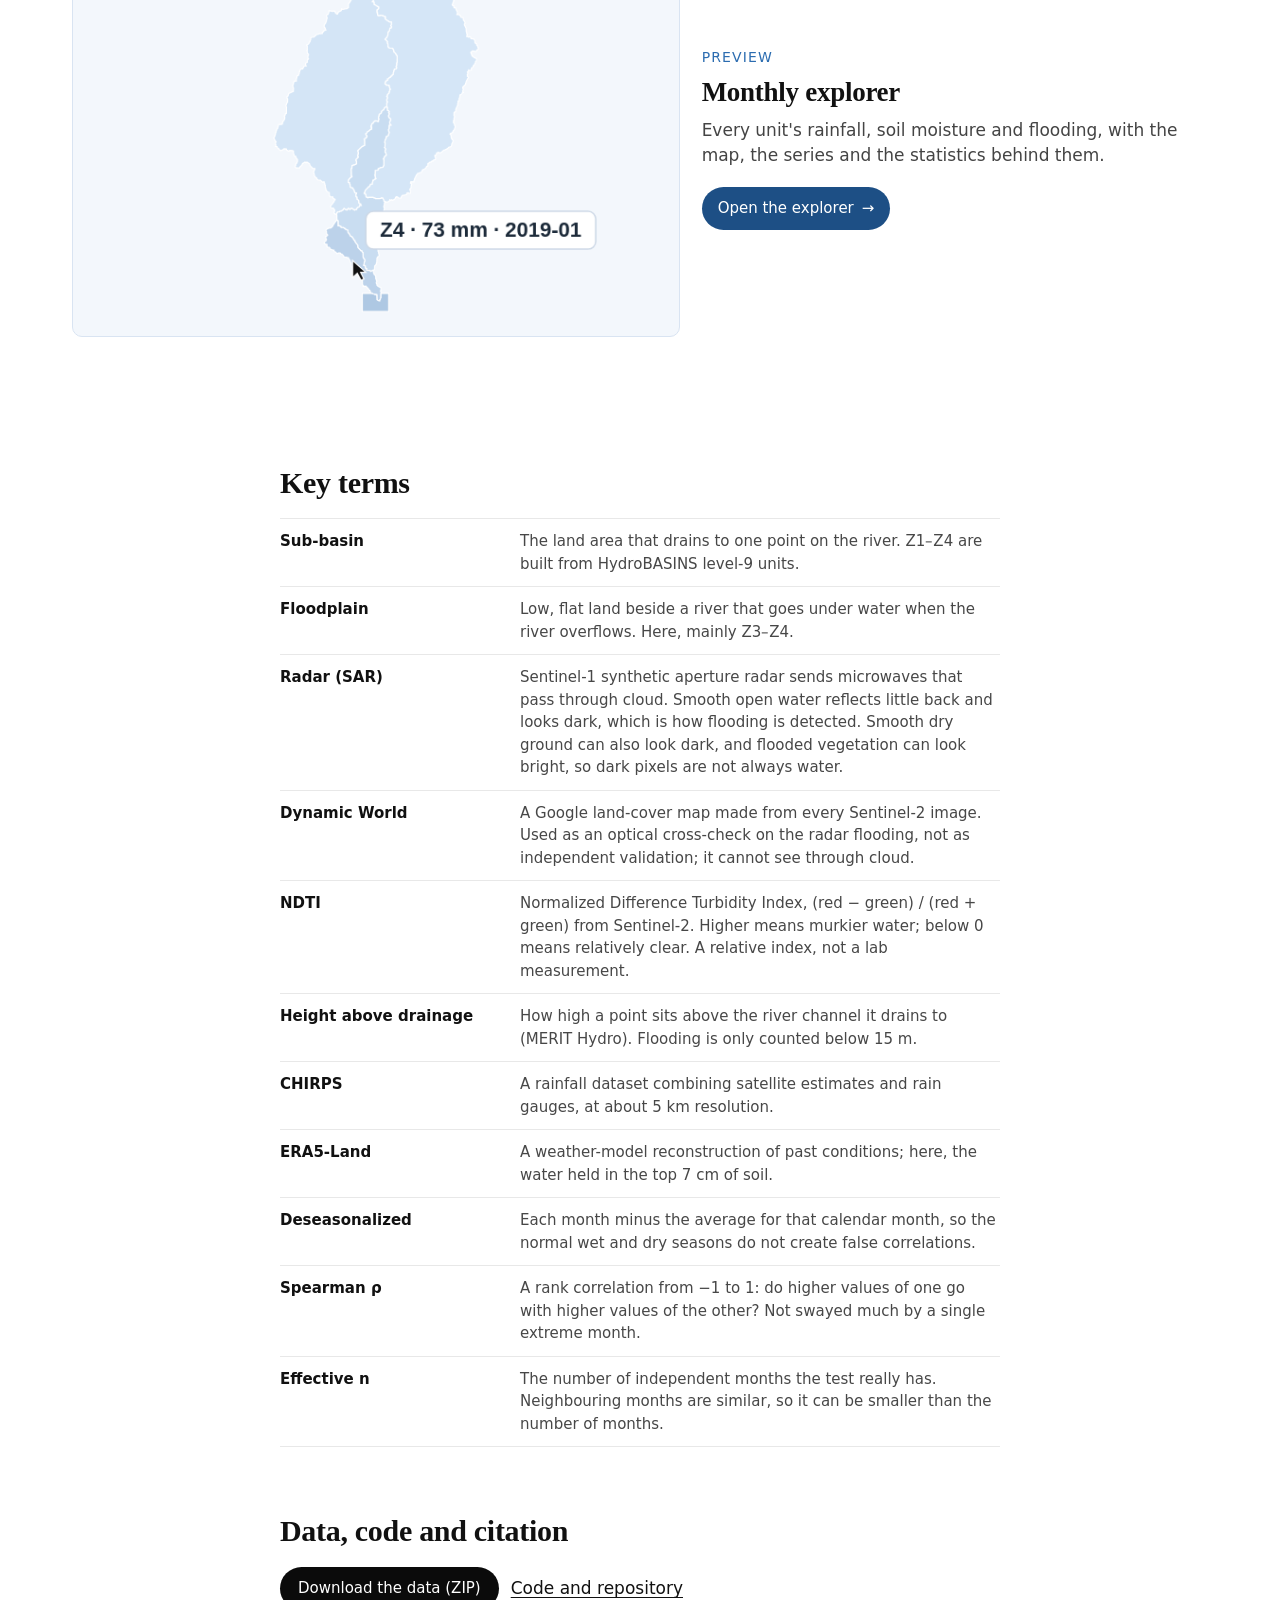
==== commit 1a70f99f: "Rebuild the page" ====
--- a/docs/index.html
+++ b/docs/index.html
@@ -9,14 +9,14 @@
 <link rel="canonical" href="https://oloyededavid.github.io/Ogun-Catchment-Coast-Observatory/">
 <meta property="og:type" content="article">
 <meta property="og:title" content="Surface water from headwaters to lagoon: rainfall, soil moisture and flooding">
-<meta property="og:description" content="Satellite records of rainfall, soil moisture, radar floodplain inundation and lagoon turbidity for the Ogun River catchment, 2019–2024. The radar flood index is as high in the dry season as in the flood season, so it has not been shown to measure flooding; month-to-month coupling is not robust.">
+<meta property="og:description" content="Satellite records of rainfall, soil moisture, radar floodplain inundation and lagoon turbidity for the Ogun River catchment, 2019–2024. The radar flood index is nearly as high in the dry season as in the flood season, so it has not been shown to measure flooding; month-to-month coupling is not robust.">
 <meta property="og:url" content="https://oloyededavid.github.io/Ogun-Catchment-Coast-Observatory/">
 <meta property="og:image" content="https://oloyededavid.github.io/Ogun-Catchment-Coast-Observatory/assets/og.png">
 <meta property="og:image:width" content="1200">
 <meta property="og:image:height" content="630">
 <meta name="twitter:card" content="summary_large_image">
     <link rel="icon" href="data:image/svg+xml,%3Csvg xmlns='http://www.w3.org/2000/svg' viewBox='0 0 32 32'%3E%3Crect width='32' height='32' rx='6' fill='%231d4f85'/%3E%3Cpath d='M6 22c4-6 6-6 10-2s6 4 10-2' stroke='%23fff' stroke-width='2.4' fill='none' stroke-linecap='round'/%3E%3C/svg%3E">
-    <meta name="description" content="Satellite records of rainfall, soil moisture, radar floodplain inundation and lagoon turbidity for the Ogun River catchment, 2019–2024. The radar flood index is as high in the dry season as in the flood season, so it has not been shown to measure flooding; month-to-month coupling is not robust.">
+    <meta name="description" content="Satellite records of rainfall, soil moisture, radar floodplain inundation and lagoon turbidity for the Ogun River catchment, 2019–2024. The radar flood index is nearly as high in the dry season as in the flood season, so it has not been shown to measure flooding; month-to-month coupling is not robust.">
     <meta name="author" content="David Oloyede">
     <meta name="citation_title" content="Surface water from headwaters to lagoon: rainfall, soil moisture and flooding">
     <meta name="citation_author" content="Oloyede, David">
@@ -81,7 +81,7 @@
 
     <section id="abstract" data-reveal class="abstract" aria-labelledby="h-abstract">
         <h2 id="h-abstract">Abstract</h2>
-        <p>The Ogun River drains about 22,165 km² of south-west Nigeria into the Lagos Lagoon. Rainfall and soil wetness are plausible controls on how much of its floodplain floods. We assembled a monthly satellite record for January 2019 to December 2024 of rainfall (CHIRPS), shallow soil moisture (ERA5-Land), radar floodplain inundation (Sentinel-1), an optical comparison series (Dynamic World) and lagoon turbidity (Sentinel-2), averaged over four sub-basins and a lagoon zone, and tested whether rainfall and soil moisture are associated with inundation, and inundation with turbidity, at lags of zero to two months for rainfall and soil moisture against inundation, and in the same month for inundation against turbidity. Associations were measured with Spearman's rho and autocorrelation-adjusted p-values, and the five headline relationships on month-to-month anomalies were corrected once for multiple testing. The main finding is about the radar index itself: it is as high in February–March as in October and lowest in June–August, which points to dry-season detections, possibly because its dry-season baseline is built from the same months it is tested against. Its associations with rainfall and soil moisture on raw monthly values (ρ = −0.43 two months apart and ρ = −0.38 in the same month) follow the seasons, so they are not evidence about flooding, and their p-values are optimistic because the autocorrelation adjustment does not allow for the annual cycle. Once the seasonal cycle is removed, none of the headline relationships is significant (the largest, between inundation and lagoon turbidity, is ρ = +0.32, q = 0.15). The radar index and the Dynamic World series agree in their seasonal pattern (ρ = +0.42) but not in their anomalies (ρ = +0.14). Both are high in the dry season and Dynamic World shows almost no water in the wet season, so their agreement is a shared error rather than support for either, and Dynamic World is not a usable flood reference here. Rainfall and soil moisture follow the seasons, but the radar index has not been shown to measure flooding, so the study cannot yet say how flooding responds to them. It is best read as a test of a satellite flood index, which the index did not pass.</p>
+        <p>The Ogun River drains about 22,165 km² of south-west Nigeria into the Lagos Lagoon. Rainfall and soil wetness are plausible controls on how much of its floodplain floods. We assembled a monthly satellite record for January 2019 to December 2024 of rainfall (CHIRPS), shallow soil moisture (ERA5-Land), radar floodplain inundation (Sentinel-1), an optical comparison series (Dynamic World) and lagoon turbidity (Sentinel-2), averaged over four sub-basins and a lagoon zone, and tested whether rainfall and soil moisture are associated with inundation, and inundation with turbidity, at lags of zero to two months for rainfall and soil moisture against inundation, and in the same month for inundation against turbidity. Associations were measured with Spearman's rho and autocorrelation-adjusted p-values, and the five headline relationships on month-to-month anomalies were corrected once for multiple testing. The main finding is about the radar index itself: it is nearly as high in February–March as in October and lowest in June–August, which points to dry-season detections, possibly because its dry-season baseline is built from the same months it is tested against. Its associations with rainfall and soil moisture on raw monthly values (ρ = −0.43 two months apart and ρ = −0.38 in the same month) follow the seasons, so they are not evidence about flooding, and their p-values are optimistic because the autocorrelation adjustment does not allow for the annual cycle. Once the seasonal cycle is removed, none of the headline relationships is significant (the largest, between inundation and lagoon turbidity, is ρ = +0.32, q = 0.15). The radar index and the Dynamic World series agree in their seasonal pattern (ρ = +0.42) but not in their anomalies (ρ = +0.14). Both are high in the dry season and Dynamic World shows almost no water in the wet season, so both seasonal patterns are artefacts and their agreement supports neither, and Dynamic World is not a usable flood reference here. Rainfall and soil moisture follow the seasons, but the radar index has not been shown to measure flooding, so the study cannot yet say how flooding responds to them. It is best read as a test of a satellite flood index, which the index did not pass.</p>
         <dl class="stat-row" aria-label="Key figures">
             <div><dt>Months of satellite data</dt><dd><span data-count="72">72</span></dd></div>
             <div><dt>Analytical units</dt><dd><span data-count="5">5</span></dd></div>
@@ -282,8 +282,8 @@
 
     <section id="discussion" data-reveal aria-labelledby="h-disc">
         <h2 id="h-disc"><span class="sec-no">6</span> Discussion</h2>
-        <p>The raw correlations are negative and probably reflect dry-season radar detections rather than flooding. Once the seasonal cycle is removed, no headline relationship survives correction. A link between rainfall and flooding is plausible from the seasonal pattern, but six years cannot show that it operates from month to month. Longer records are the first requirement, because they would give more years from which to estimate the seasonal cycle.</p>
-        <p>The radar index is the weakest part of the chain. Its seasonal pattern agrees with the optical reference (Dynamic World water), but both are high in the dry season, so that agreement is a shared error rather than support; their anomalies do not agree, and the radar magnitude is much smaller. Until the index is rebuilt with a baseline outside the months it tests and checked against an independent flood map or river discharge, the radar series should not be read as flooding.</p>
+        <p>The raw correlations are negative and probably reflect dry-season radar detections rather than flooding. Once the seasonal cycle is removed, no headline relationship survives correction. With the radar index unproven, the record cannot show whether rainfall drives flooding, at the seasonal or the month-to-month scale. Longer records are the first requirement, because they would give more years from which to estimate the seasonal cycle.</p>
+        <p>The radar index is the weakest part of the chain. Its seasonal pattern agrees with the optical reference (Dynamic World water), but both are high in the dry season, so both seasonal patterns are artefacts and that agreement supports neither; their anomalies do not agree, and the radar magnitude is much smaller. Until the index is rebuilt with a baseline outside the months it tests and checked against an independent flood map or river discharge, the radar series should not be read as flooding.</p>
     </section>
 
     <section id="limitations" data-reveal aria-labelledby="h-lim">
@@ -301,7 +301,7 @@
 
     <section id="conclusion" data-reveal aria-labelledby="h-concl">
         <h2 id="h-concl"><span class="sec-no">8</span> Conclusion</h2>
-        <p>Over 2019–2024, rainfall and soil moisture follow the seasons in the Ogun catchment, but the radar index is as high in the dry season as in the flood season, so it has not been shown to measure flooding. Its raw correlations follow the seasons, and once the seasonal cycle is removed no headline relationship is significant after correction. Dynamic World water is not a usable flood reference here. Testing how flooding responds to rainfall needs a radar index rebuilt with a baseline outside the months it tests, a check against an independent flood map or river discharge, and a longer record.</p>
+        <p>Over 2019–2024, rainfall and soil moisture follow the seasons in the Ogun catchment, but the radar index is nearly as high in the dry season as in the flood season, so it has not been shown to measure flooding. Its raw correlations follow the seasons, and once the seasonal cycle is removed no headline relationship is significant after correction. Dynamic World water is not a usable flood reference here. Testing how flooding responds to rainfall needs a radar index rebuilt with a baseline outside the months it tests, a check against an independent flood map or river discharge, and a longer record.</p>
     </section>
 
     <section id="explorer" class="explore-cta" data-reveal aria-labelledby="h-explorer">
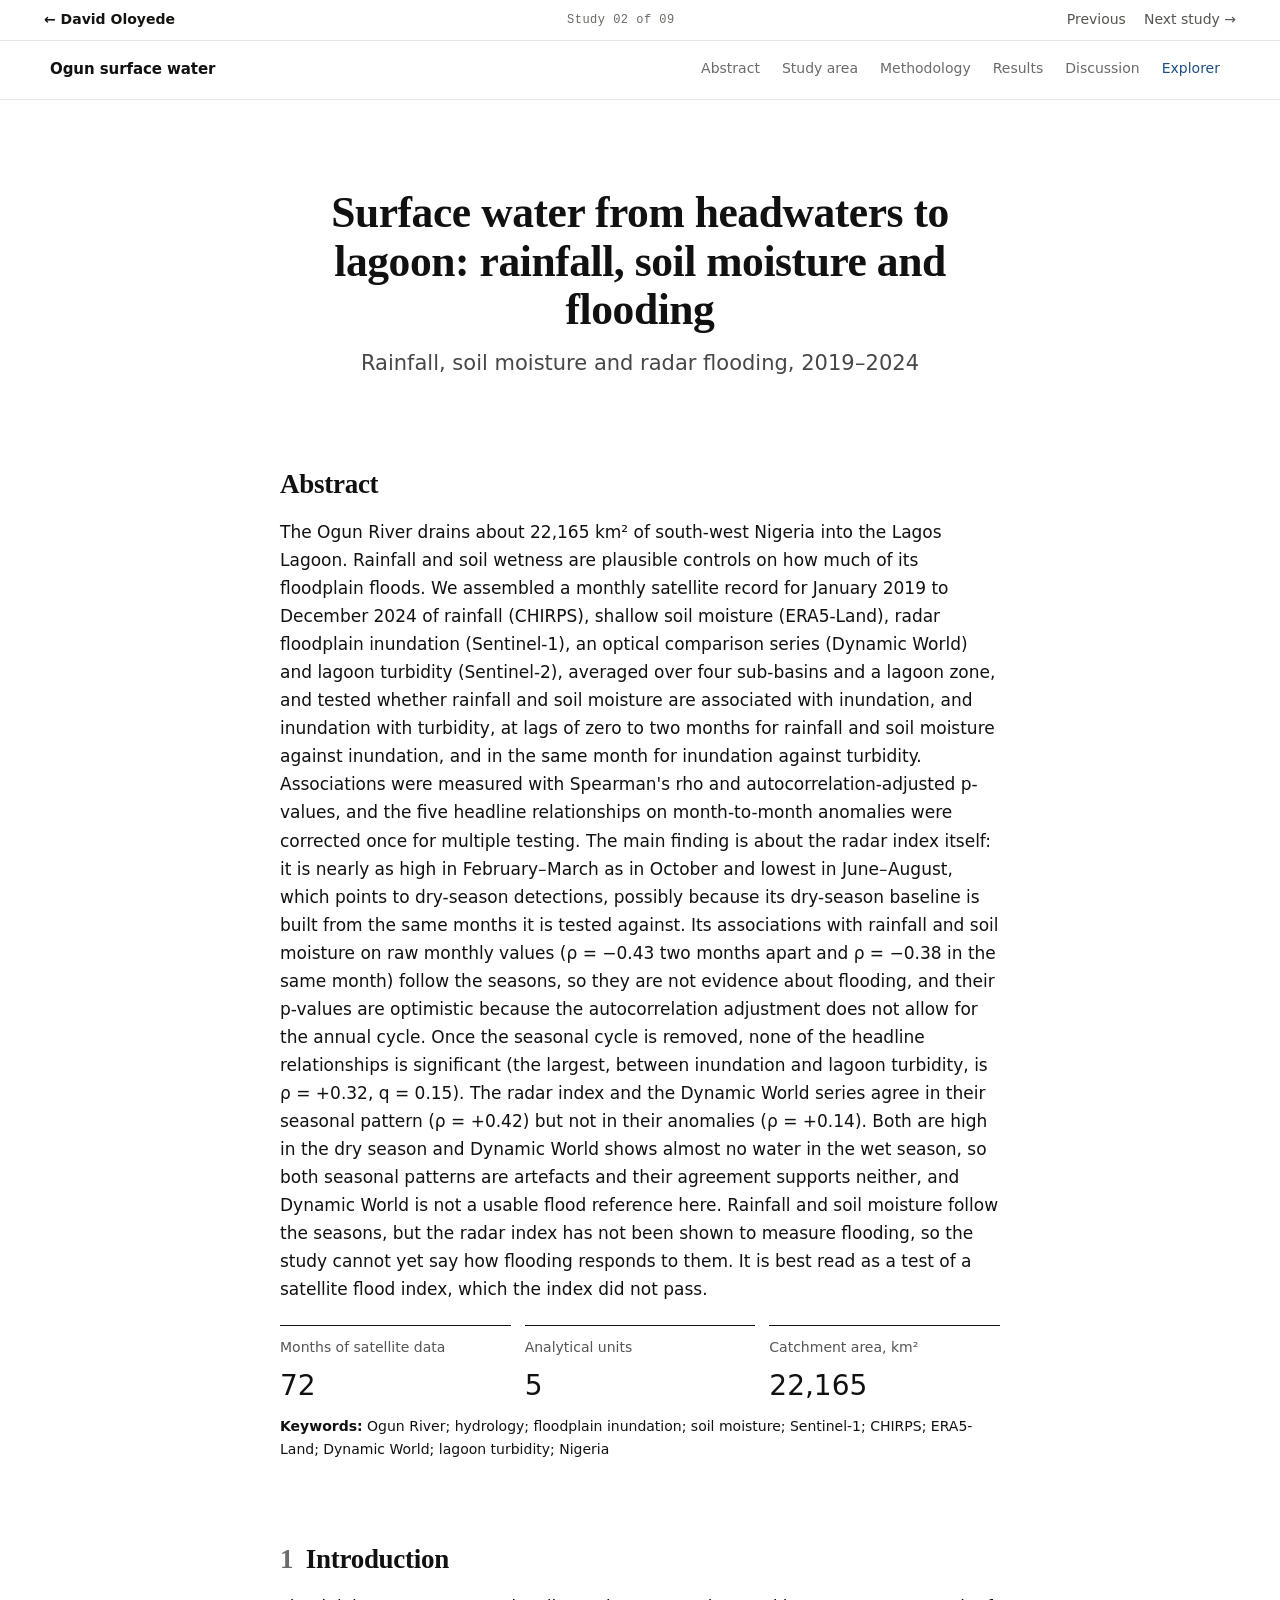
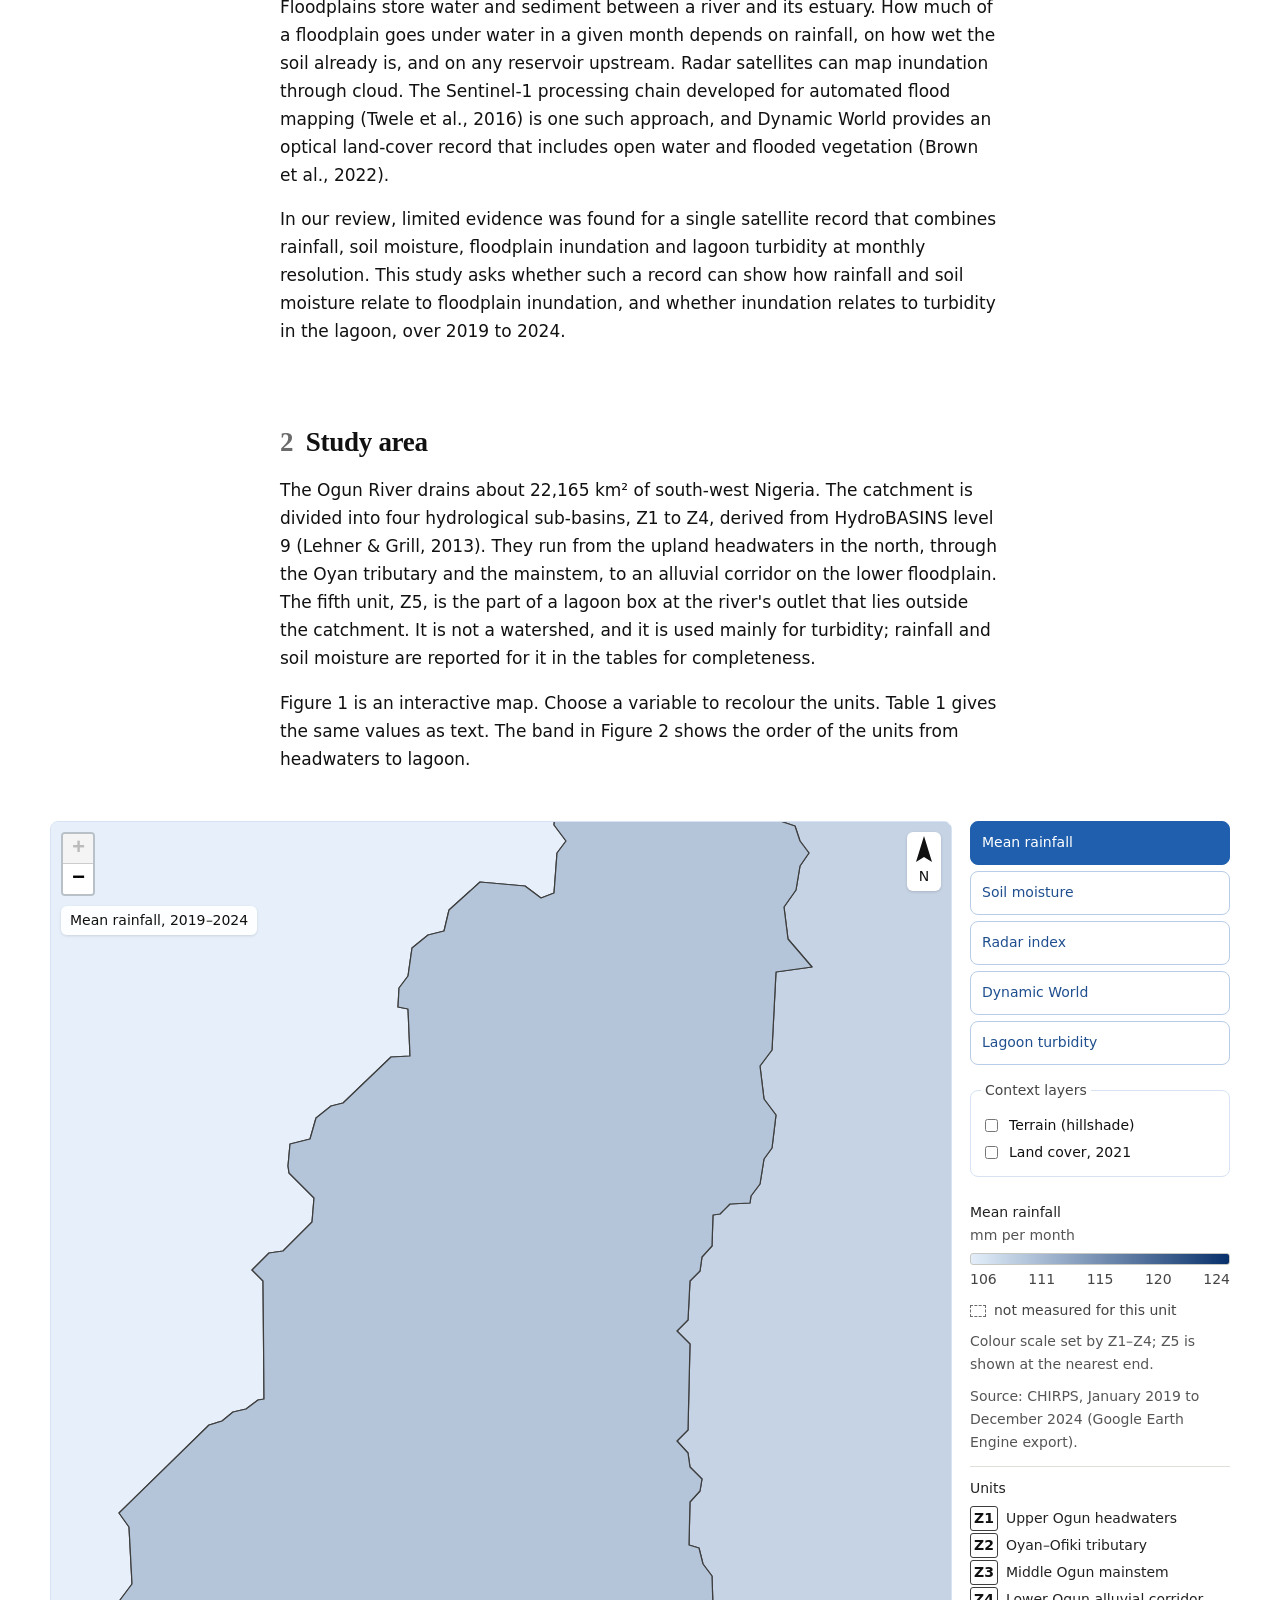
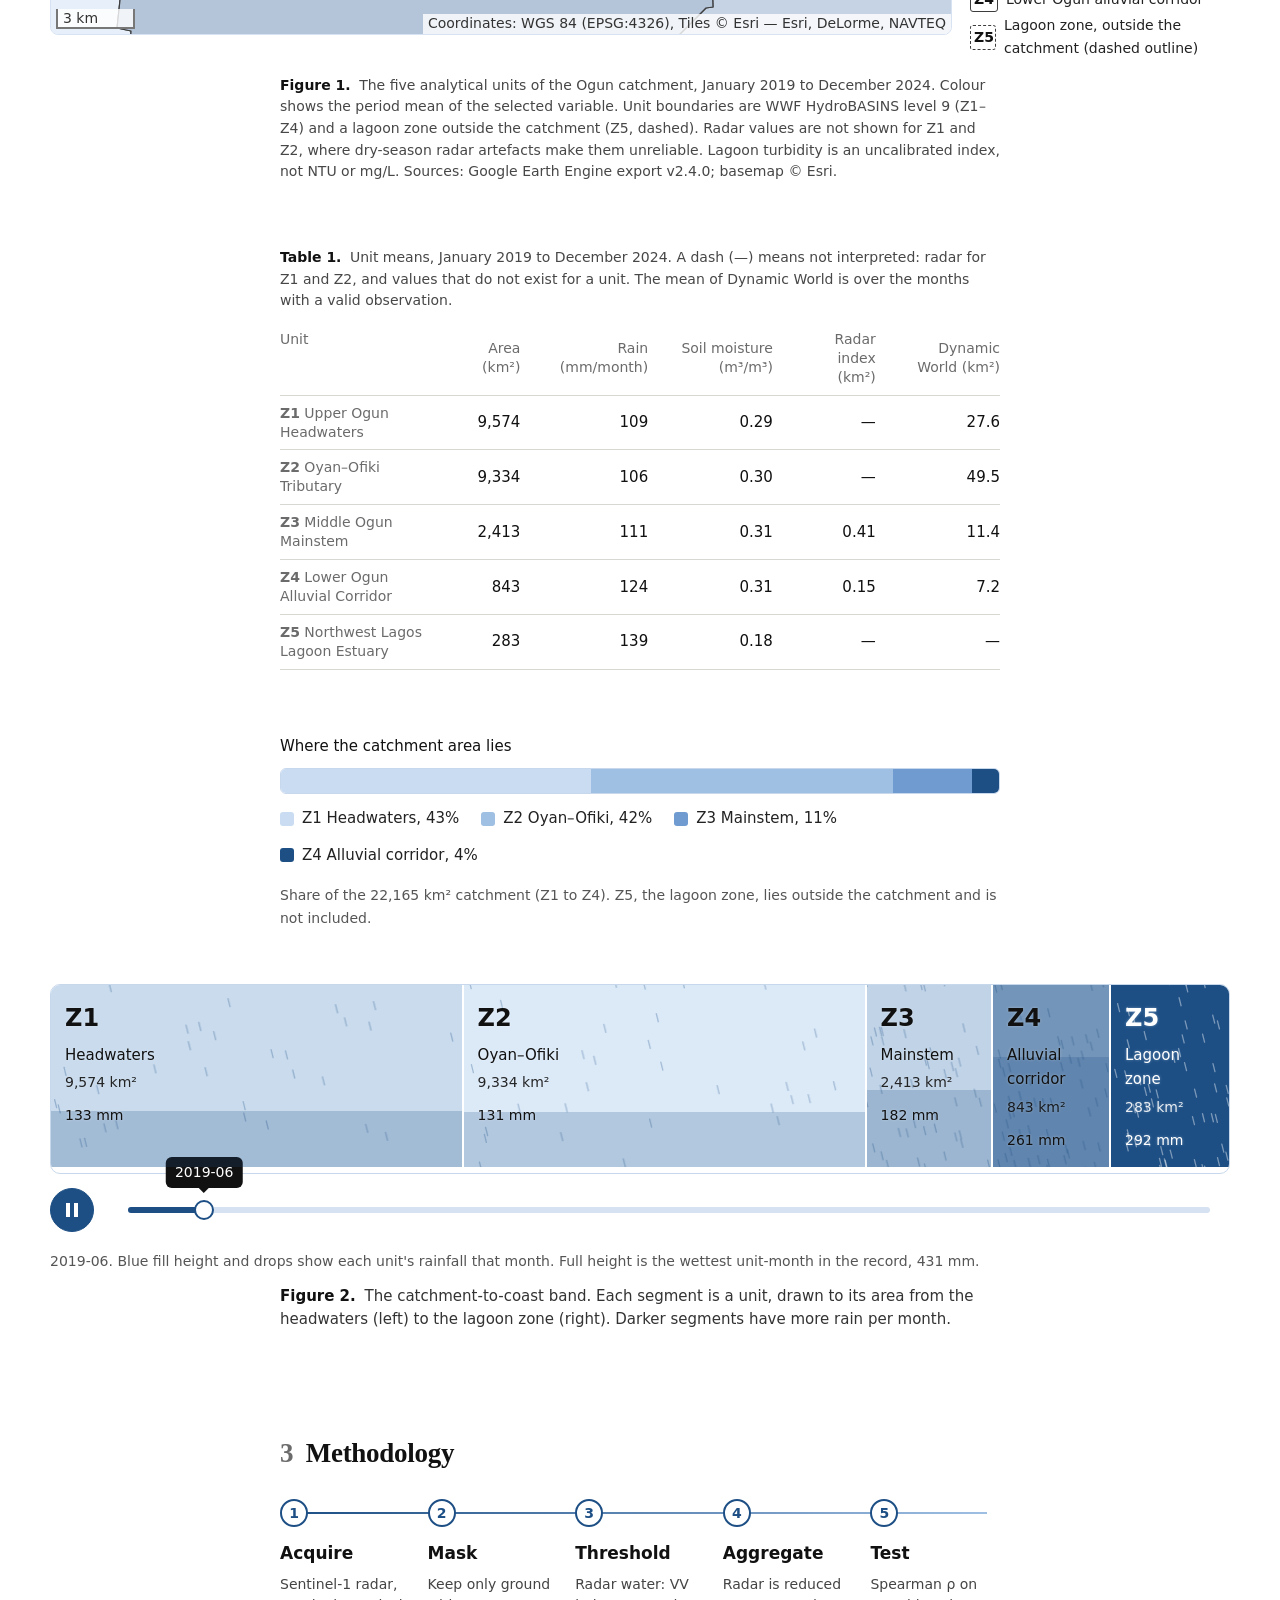
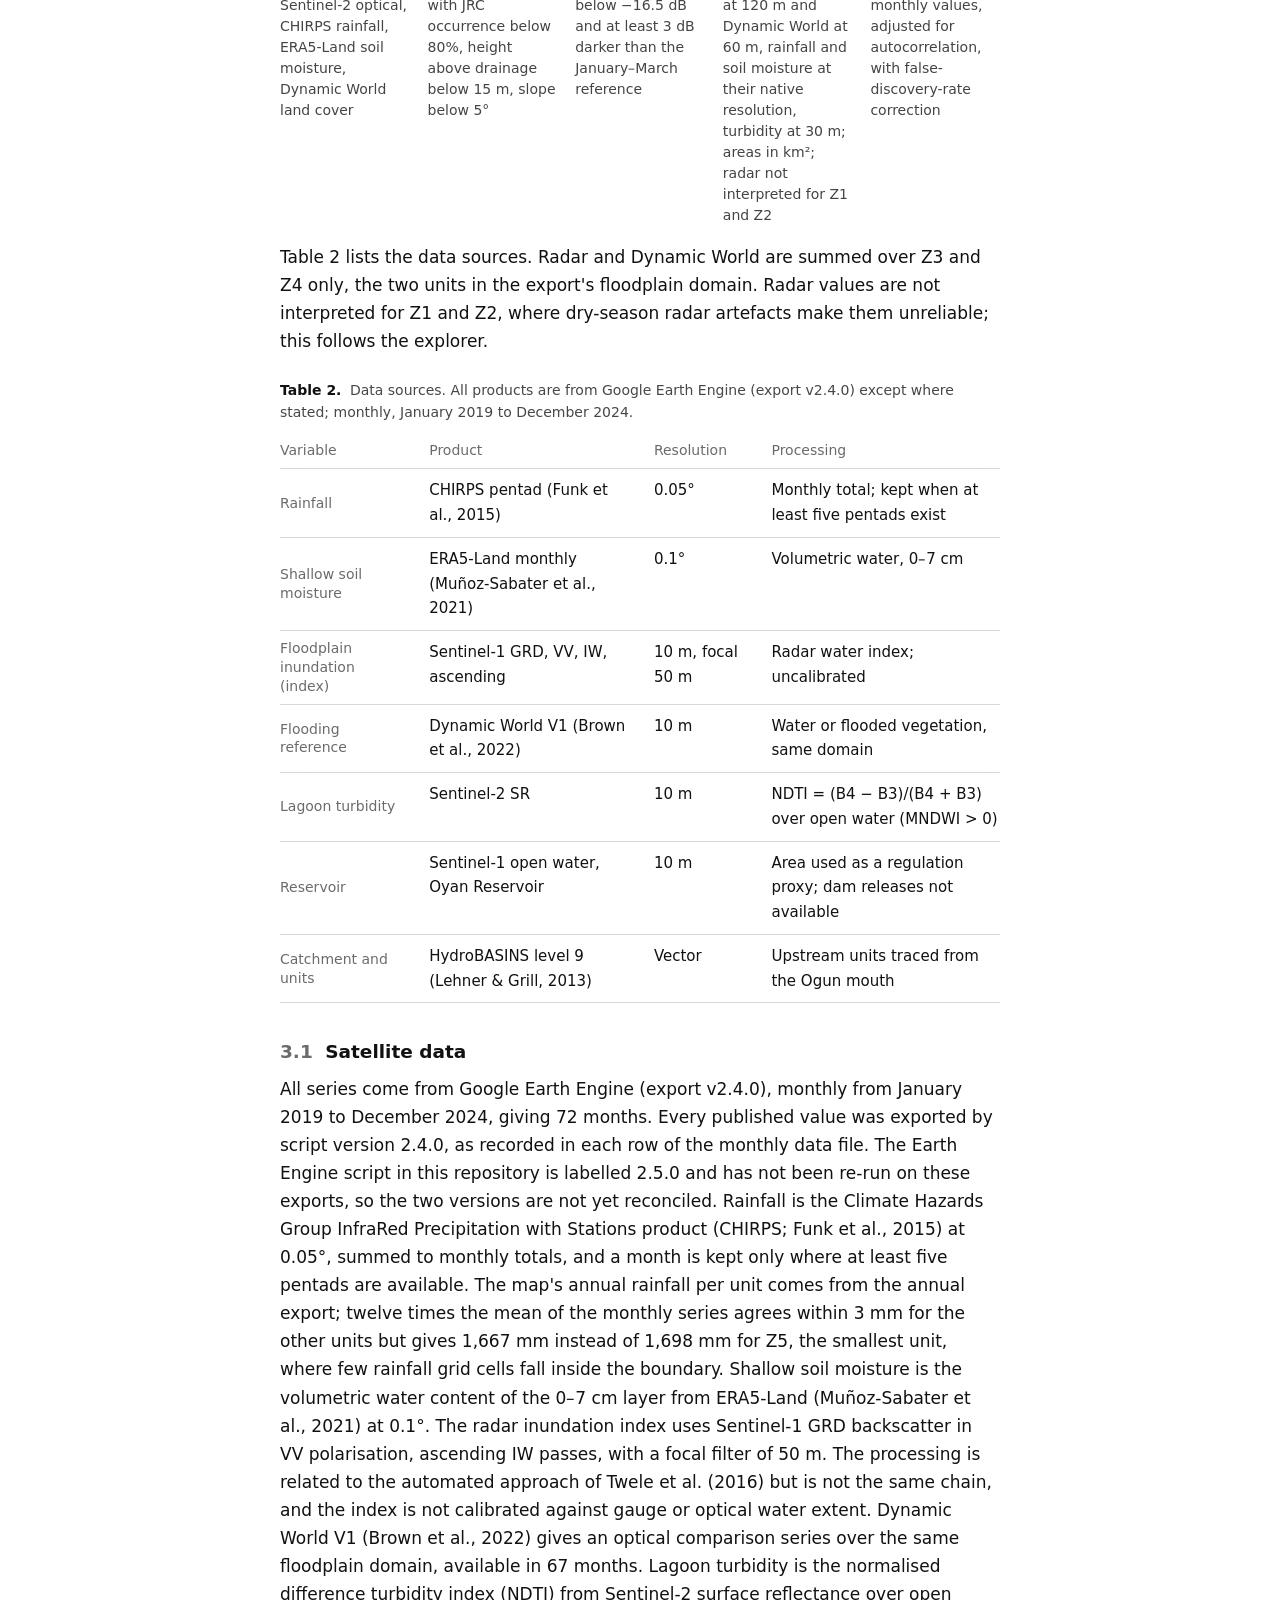
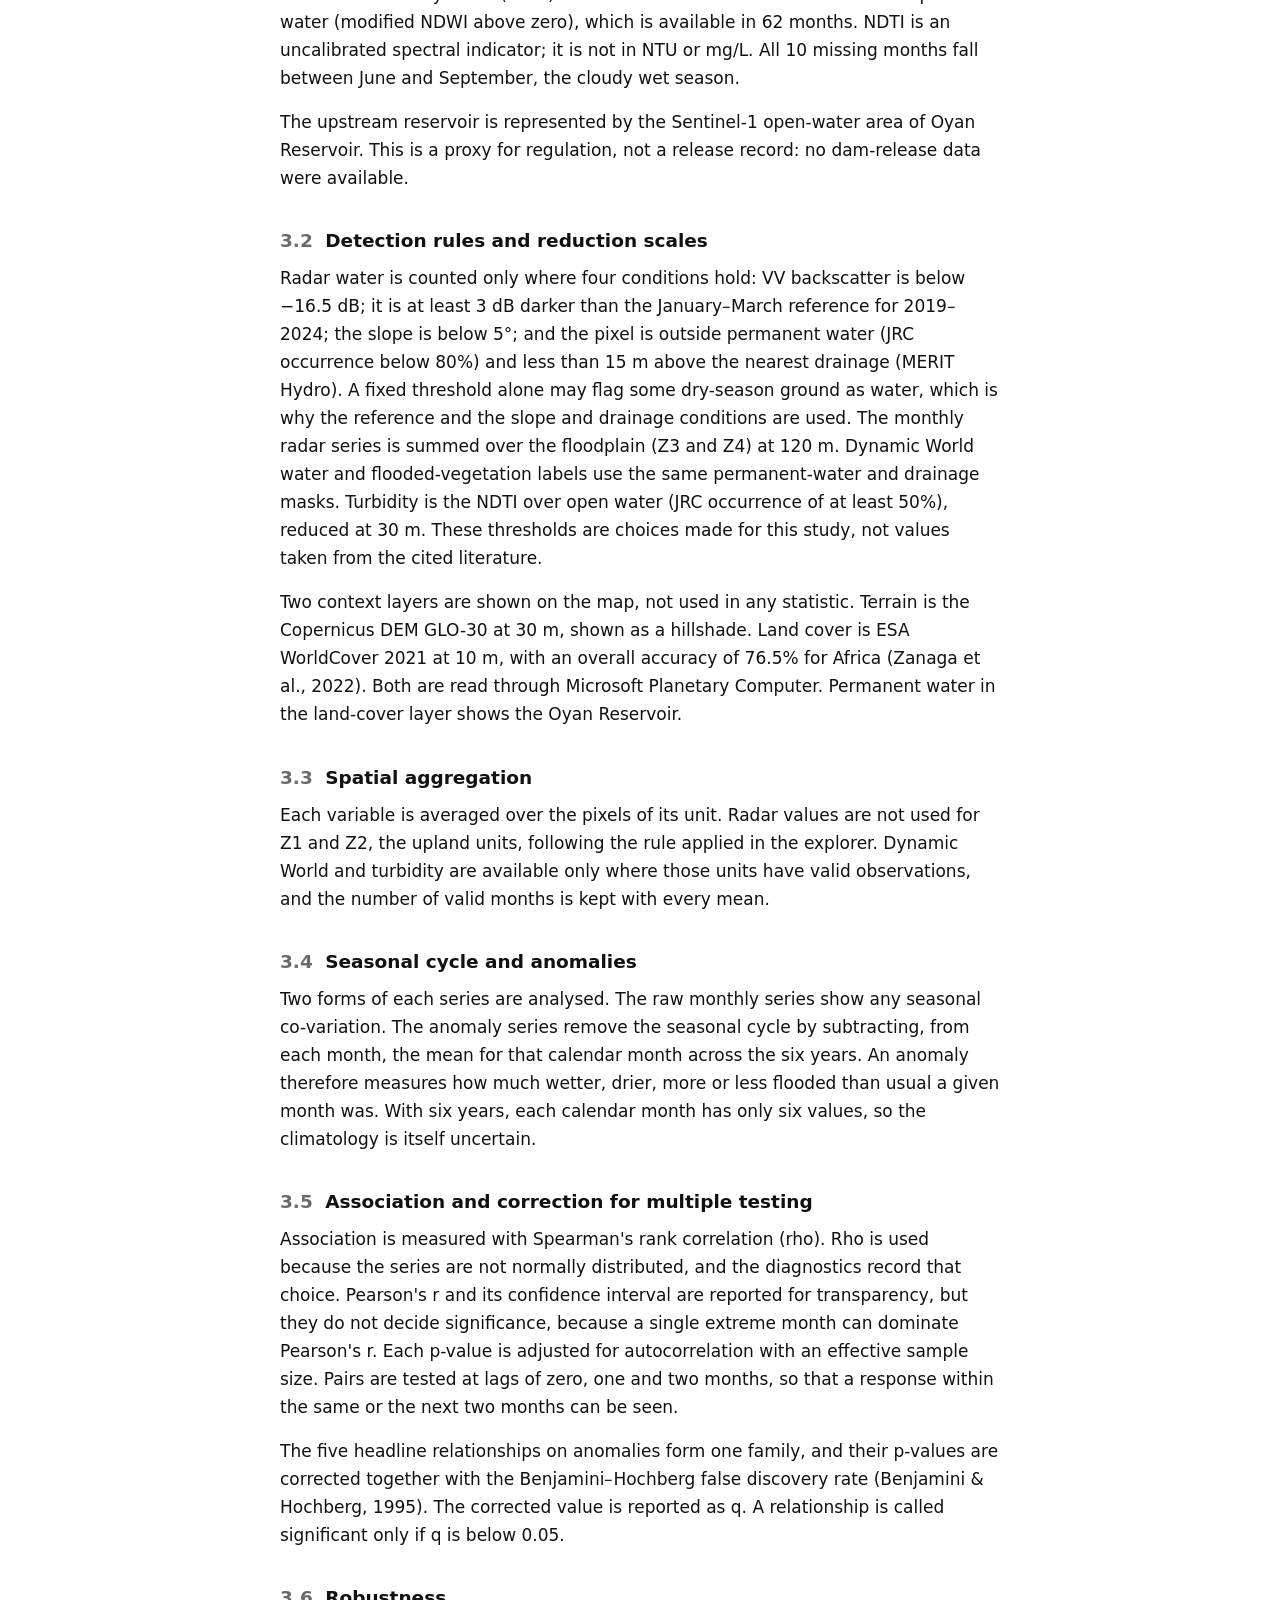
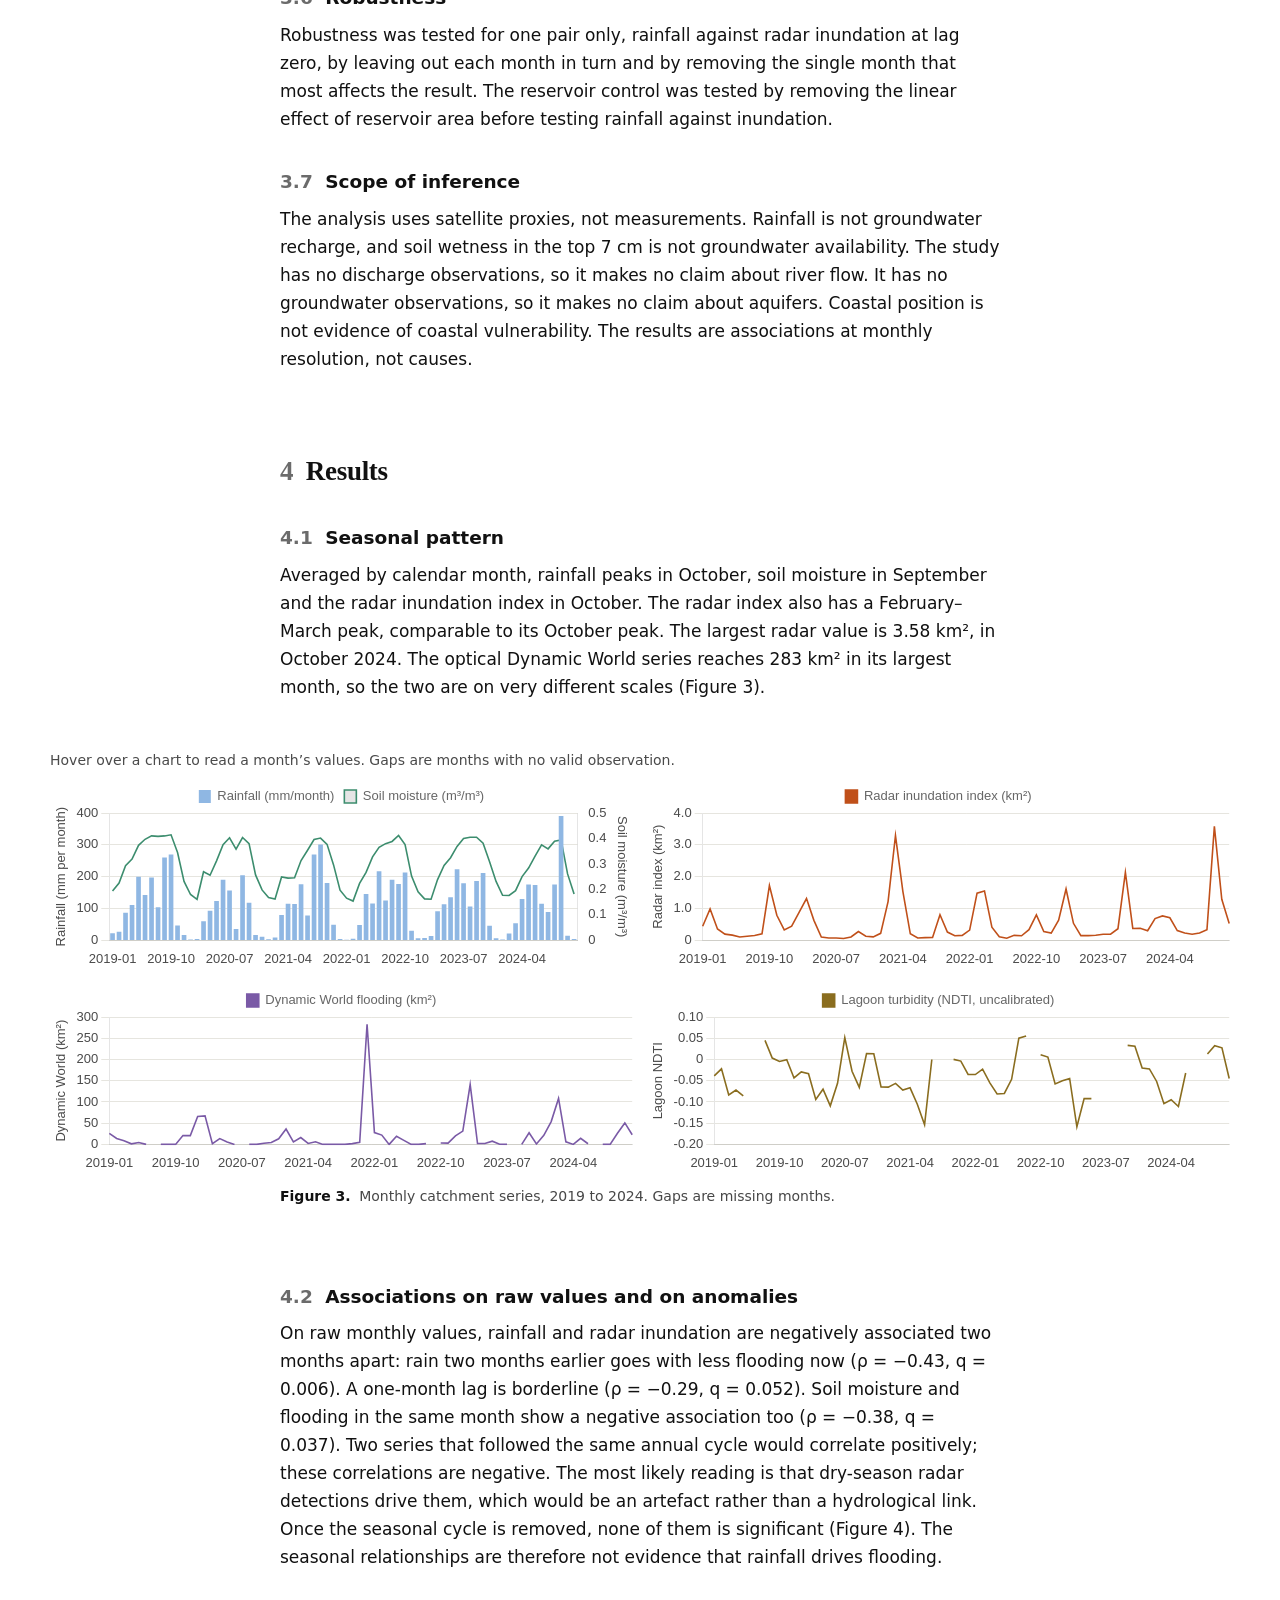
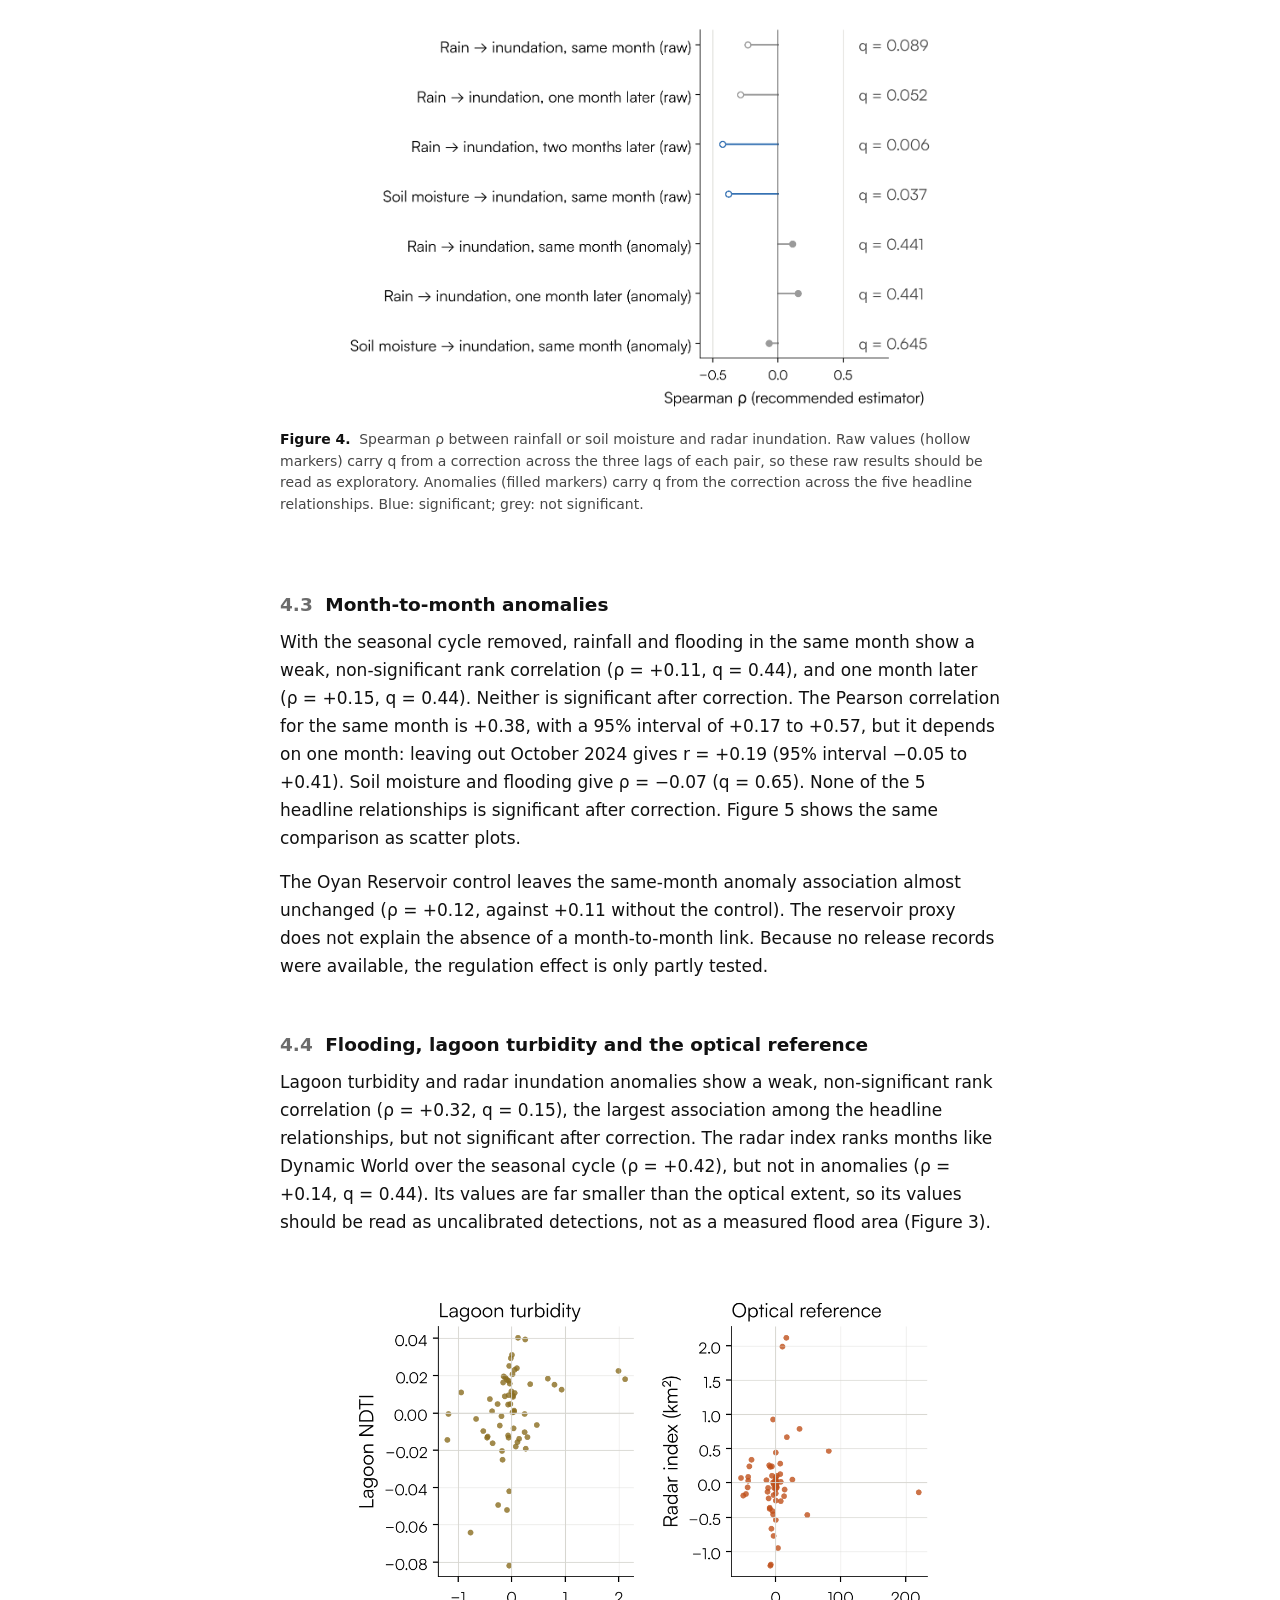
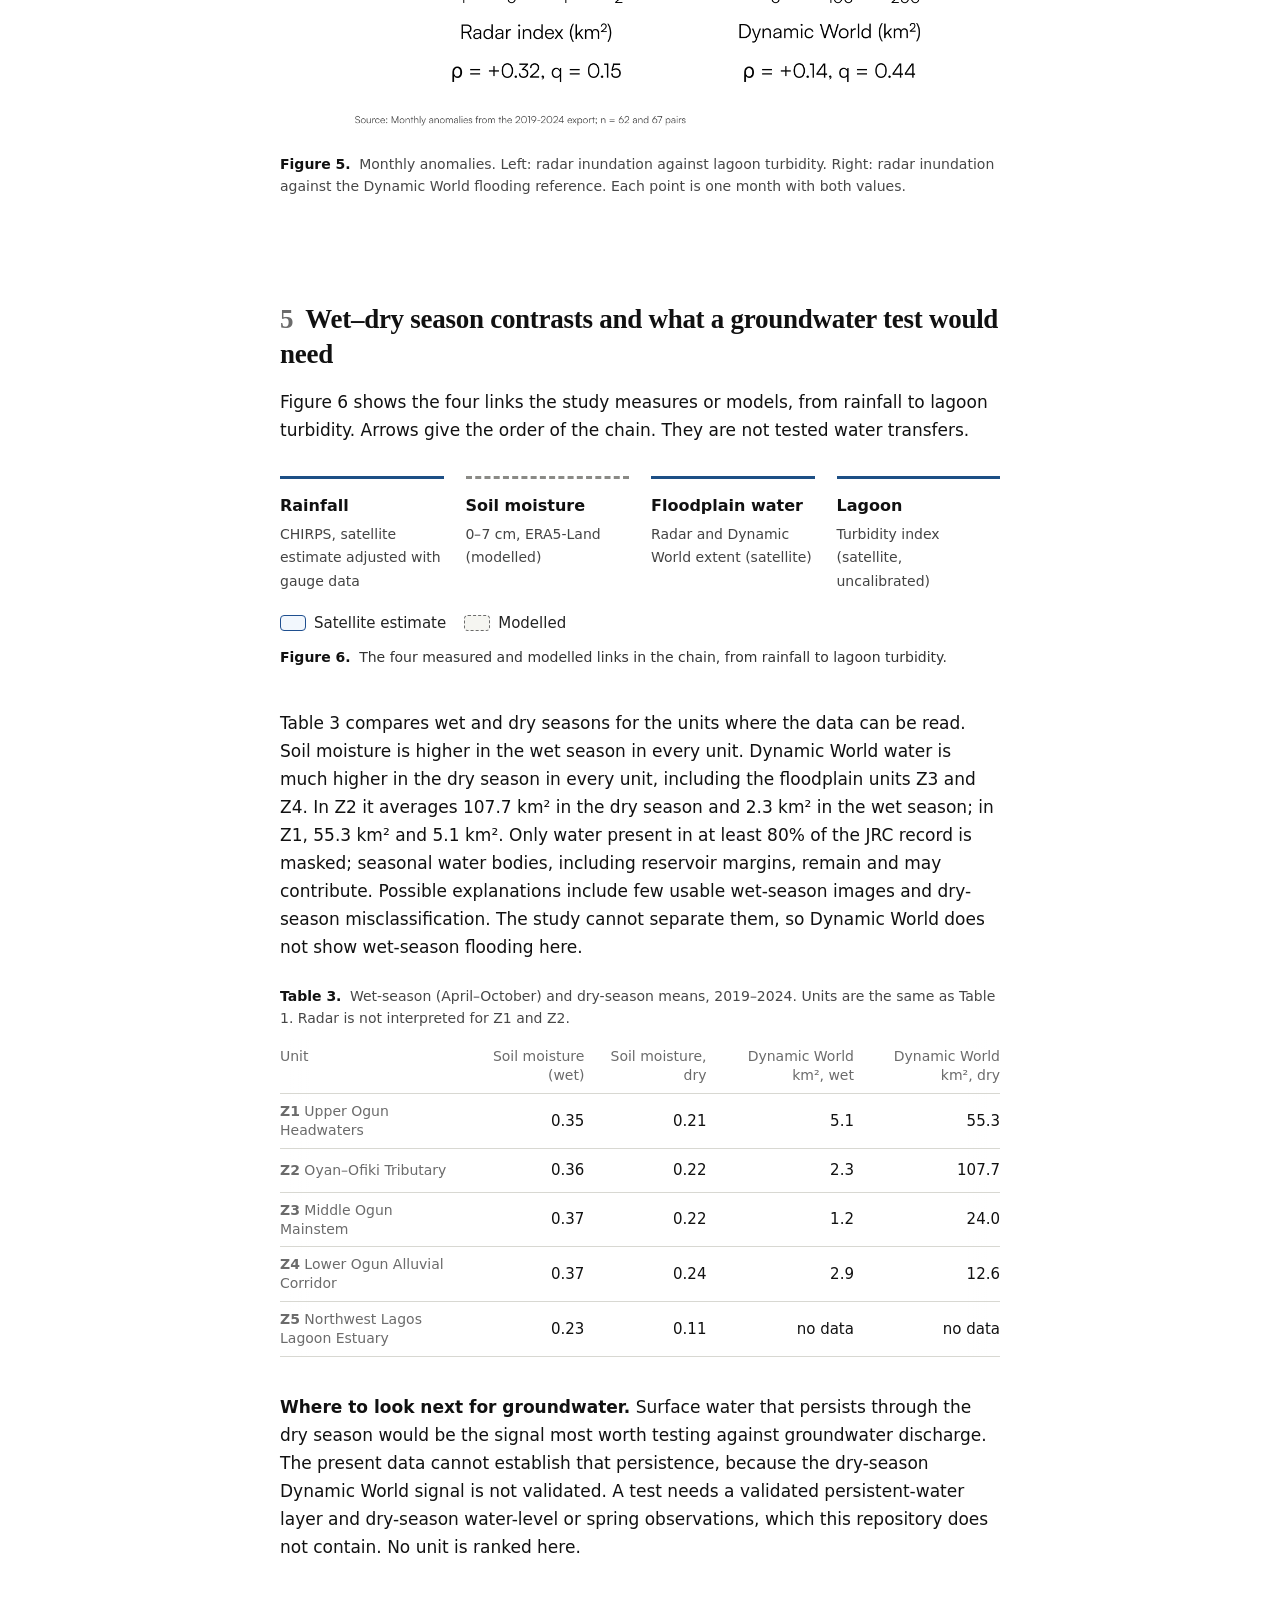
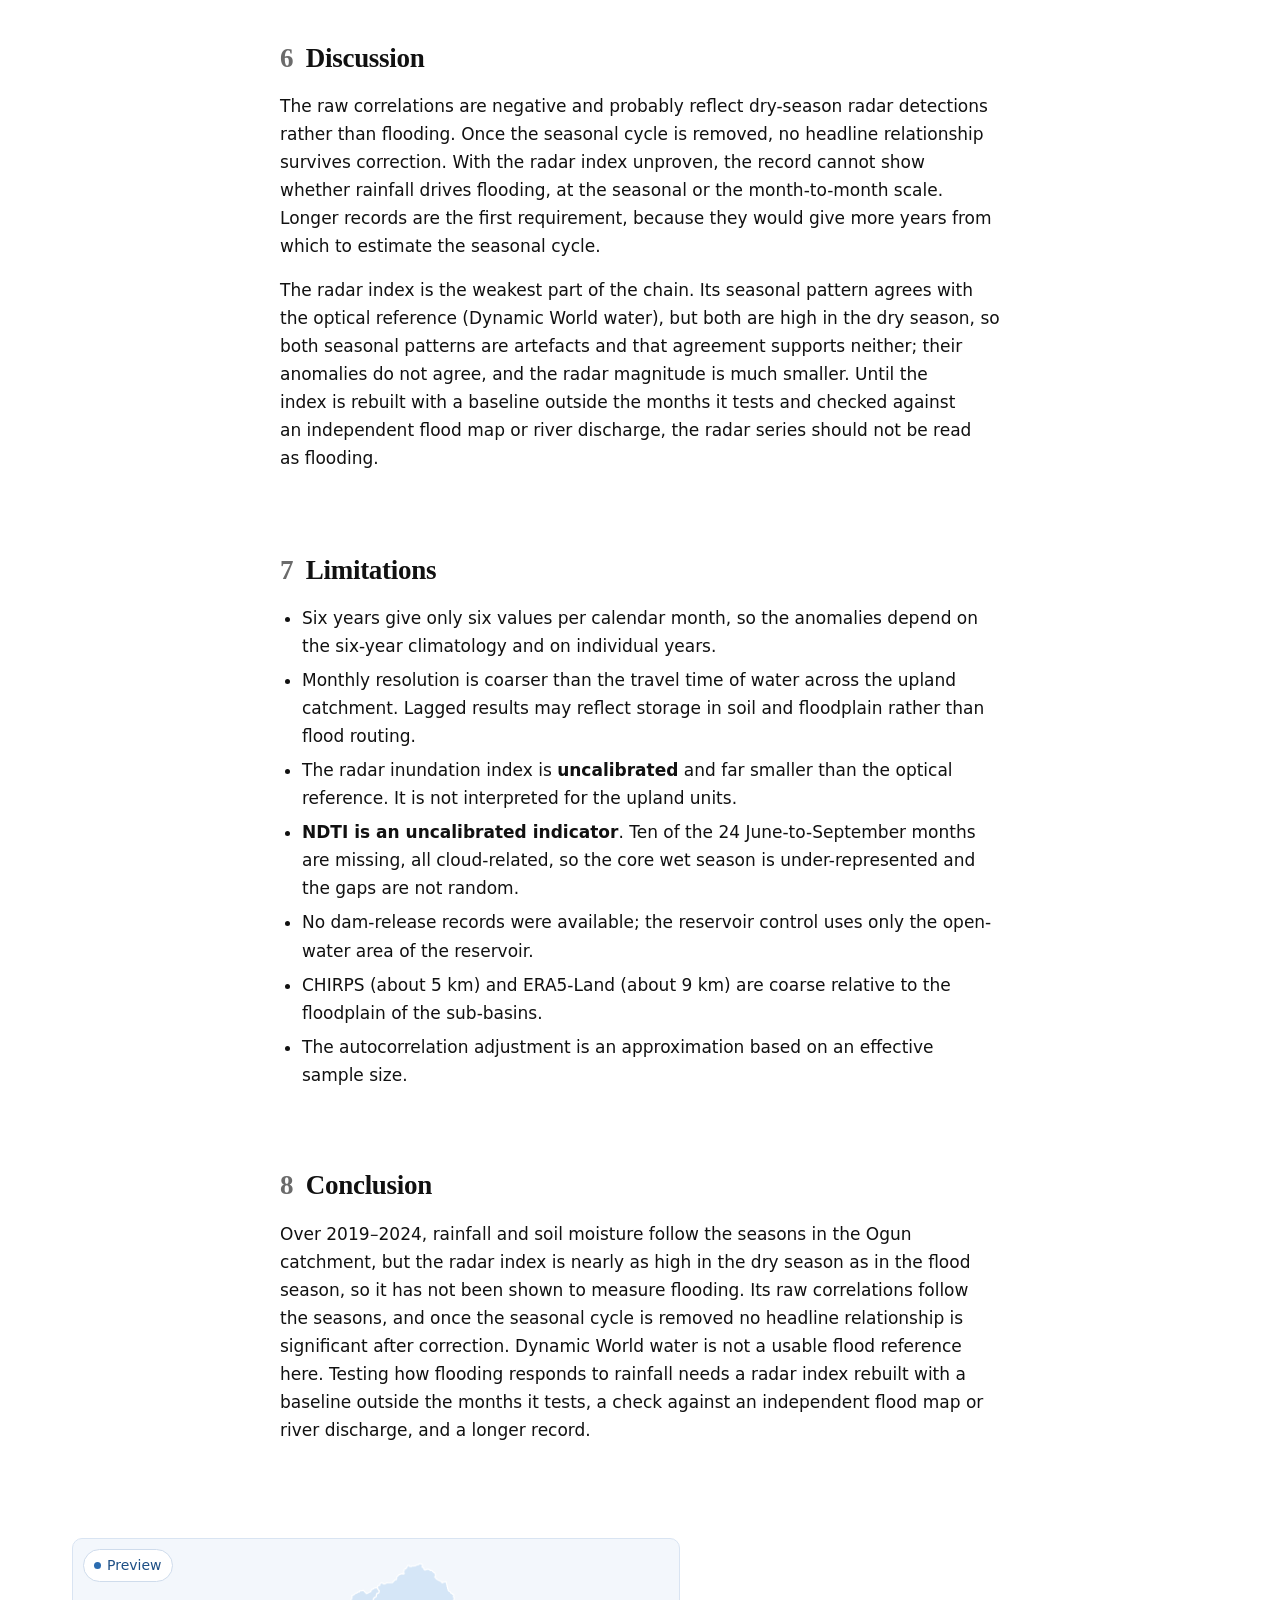
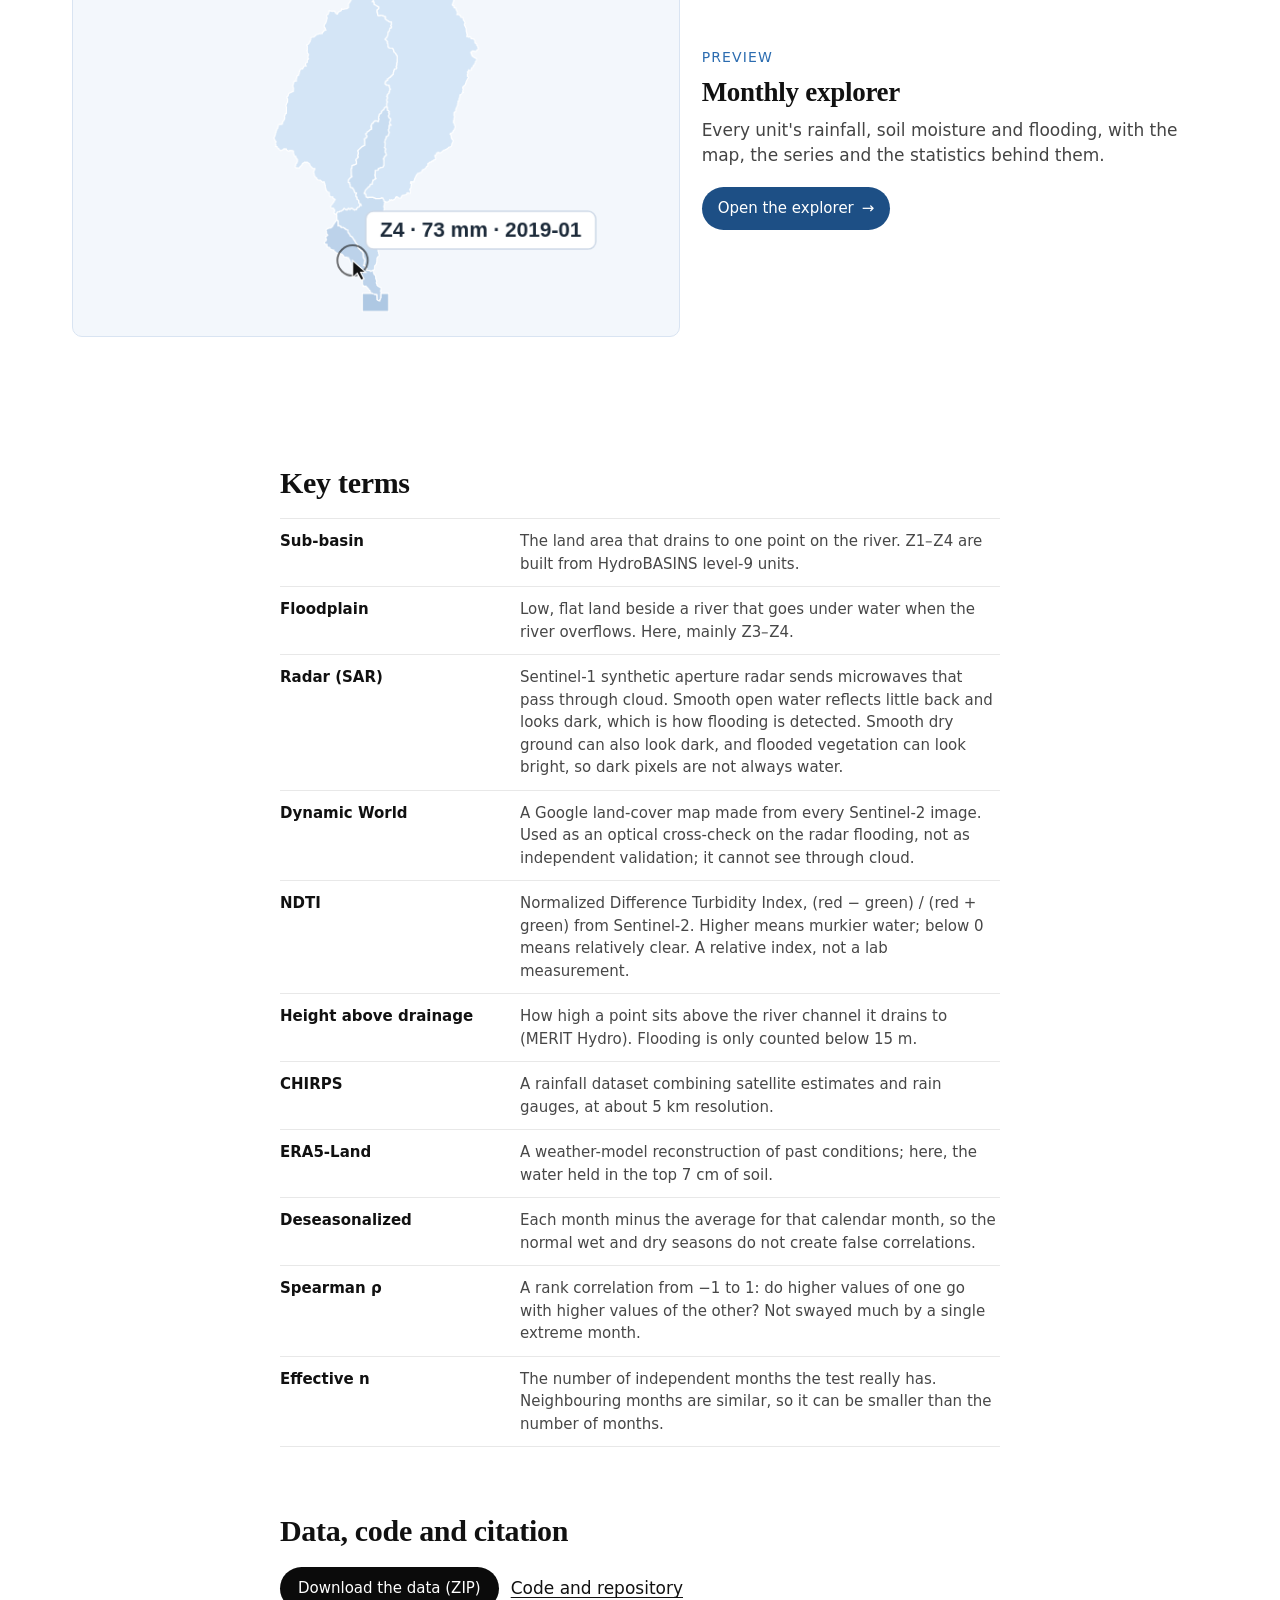
==== commit c486760a: "Other studies: add projects 07 to 09" ====
--- a/docs/index.html
+++ b/docs/index.html
@@ -54,7 +54,7 @@
 .sn-back:hover{color:#141412}
 @media (max-width:620px){.sn-media{width:72px;height:72px}.sn-t span{display:none}.sn-pos{display:none}}
 @media (prefers-reduced-motion:reduce){.sn-media img,.sn-arrow{transition:none}}
-</style><nav class="sn-bar" aria-label="Portfolio"><div class="sn-in"><a class="sn-home" href="https://oloyededavid.github.io/geospatial-rs-portfolio/">← David Oloyede</a><span class="sn-pos">Study 02 of 06</span><span class="sn-pn"><a href="https://oloyededavid.github.io/Observational-Hydrology-Extremes/" title="Hydrological extremes where the gauges are missing: floods, droughts and design rainfall in Nigeria, 1950–2070">Previous</a><a href="https://oloyededavid.github.io/Oueme-Ogun-Groundwater-Recharge/" title="Testing a satellite water balance for groundwater recharge in tropical basement catchments, 2018–2024">Next study →</a></span></div></nav><!-- study-bar:end -->
+</style><nav class="sn-bar" aria-label="Portfolio"><div class="sn-in"><a class="sn-home" href="https://oloyededavid.github.io/geospatial-rs-portfolio/">← David Oloyede</a><span class="sn-pos">Study 02 of 09</span><span class="sn-pn"><a href="https://oloyededavid.github.io/Observational-Hydrology-Extremes/" title="Hydrological extremes where the gauges are missing: floods, droughts and design rainfall in Nigeria, 1950–2070">Previous</a><a href="https://oloyededavid.github.io/Oueme-Ogun-Groundwater-Recharge/" title="Testing a satellite water balance for groundwater recharge in tropical basement catchments, 2018–2024">Next study →</a></span></div></nav><!-- study-bar:end -->
 <nav class="skipnav" aria-label="Skip link"><a class="skip" href="#abstract">Skip to the abstract</a></nav>
 
 <noscript><p style="max-width:720px;margin:12px auto;padding:10px 14px;border:1px solid #d9d9d5;border-radius:6px;background:#fff;color:#141412;font:400 14px/1.5 system-ui,sans-serif">Turn on JavaScript to see the maps, charts and the numbers that are read from the data files. The text is readable without it.</p></noscript>
@@ -391,7 +391,7 @@
     <div class="inner">
         <p class="sig"><span>David Oloyede</span><span><a href="https://github.com/oloyededavid" target="_blank" rel="noopener">github.com/oloyededavid</a></span><span>Last updated <time datetime="2026-11-18">18 November 2026</time></span><span class="sig-meta"><span id="views" hidden></span></span></p>
         <p>Code MIT, derived data CC BY 4.0. Source data keep their own terms: CHIRPS (Climate Hazards Center, UC Santa Barbara), ERA5-Land (Copernicus), Sentinel-1 and Sentinel-2 (Copernicus), Dynamic World (Google and World Resources Institute), HydroBASINS (WWF / HydroSHEDS).</p>
-        <!-- study-others:start --><p class="others">Other studies: <a href="https://oloyededavid.github.io/Observational-Hydrology-Extremes/">Nigeria floods, drought and design rainfall</a> · <a href="https://oloyededavid.github.io/Oueme-Ogun-Groundwater-Recharge/">Ouémé–Ogun recharge</a> · <a href="https://oloyededavid.github.io/Groundwater-Storage-Gravimetry/">Lake Chad water storage</a> · <a href="https://oloyededavid.github.io/Lagos-Urban-Heat-Analytics/">Lagos urban heat</a> · <a href="https://oloyededavid.github.io/Coastal-Hydrogeology-Modeling/">Lekki–Epe groundwater</a></p><!-- study-others:end -->
+        <!-- study-others:start --><p class="others">Other studies: <a href="https://oloyededavid.github.io/Observational-Hydrology-Extremes/">Nigeria floods, drought and design rainfall</a> · <a href="https://oloyededavid.github.io/Oueme-Ogun-Groundwater-Recharge/">Ouémé–Ogun recharge</a> · <a href="https://oloyededavid.github.io/Groundwater-Storage-Gravimetry/">Lake Chad water storage</a> · <a href="https://oloyededavid.github.io/Lagos-Urban-Heat-Analytics/">Lagos urban heat</a> · <a href="https://oloyededavid.github.io/Coastal-Hydrogeology-Modeling/">Lekki–Epe groundwater</a> · <a href="https://oloyededavid.github.io/Mau-Forest-Land-Cover/">Mau Forest land cover</a> · <a href="https://oloyededavid.github.io/Mozambique-Health-Access/">Mozambique health access</a> · <a href="https://oloyededavid.github.io/Open-Geodata-Catalogue/">Open geodata catalogue</a></p><!-- study-others:end -->
     </div>
 </footer>
 <script src="vendor/leaflet-1.9.4/leaflet.js"></script>
